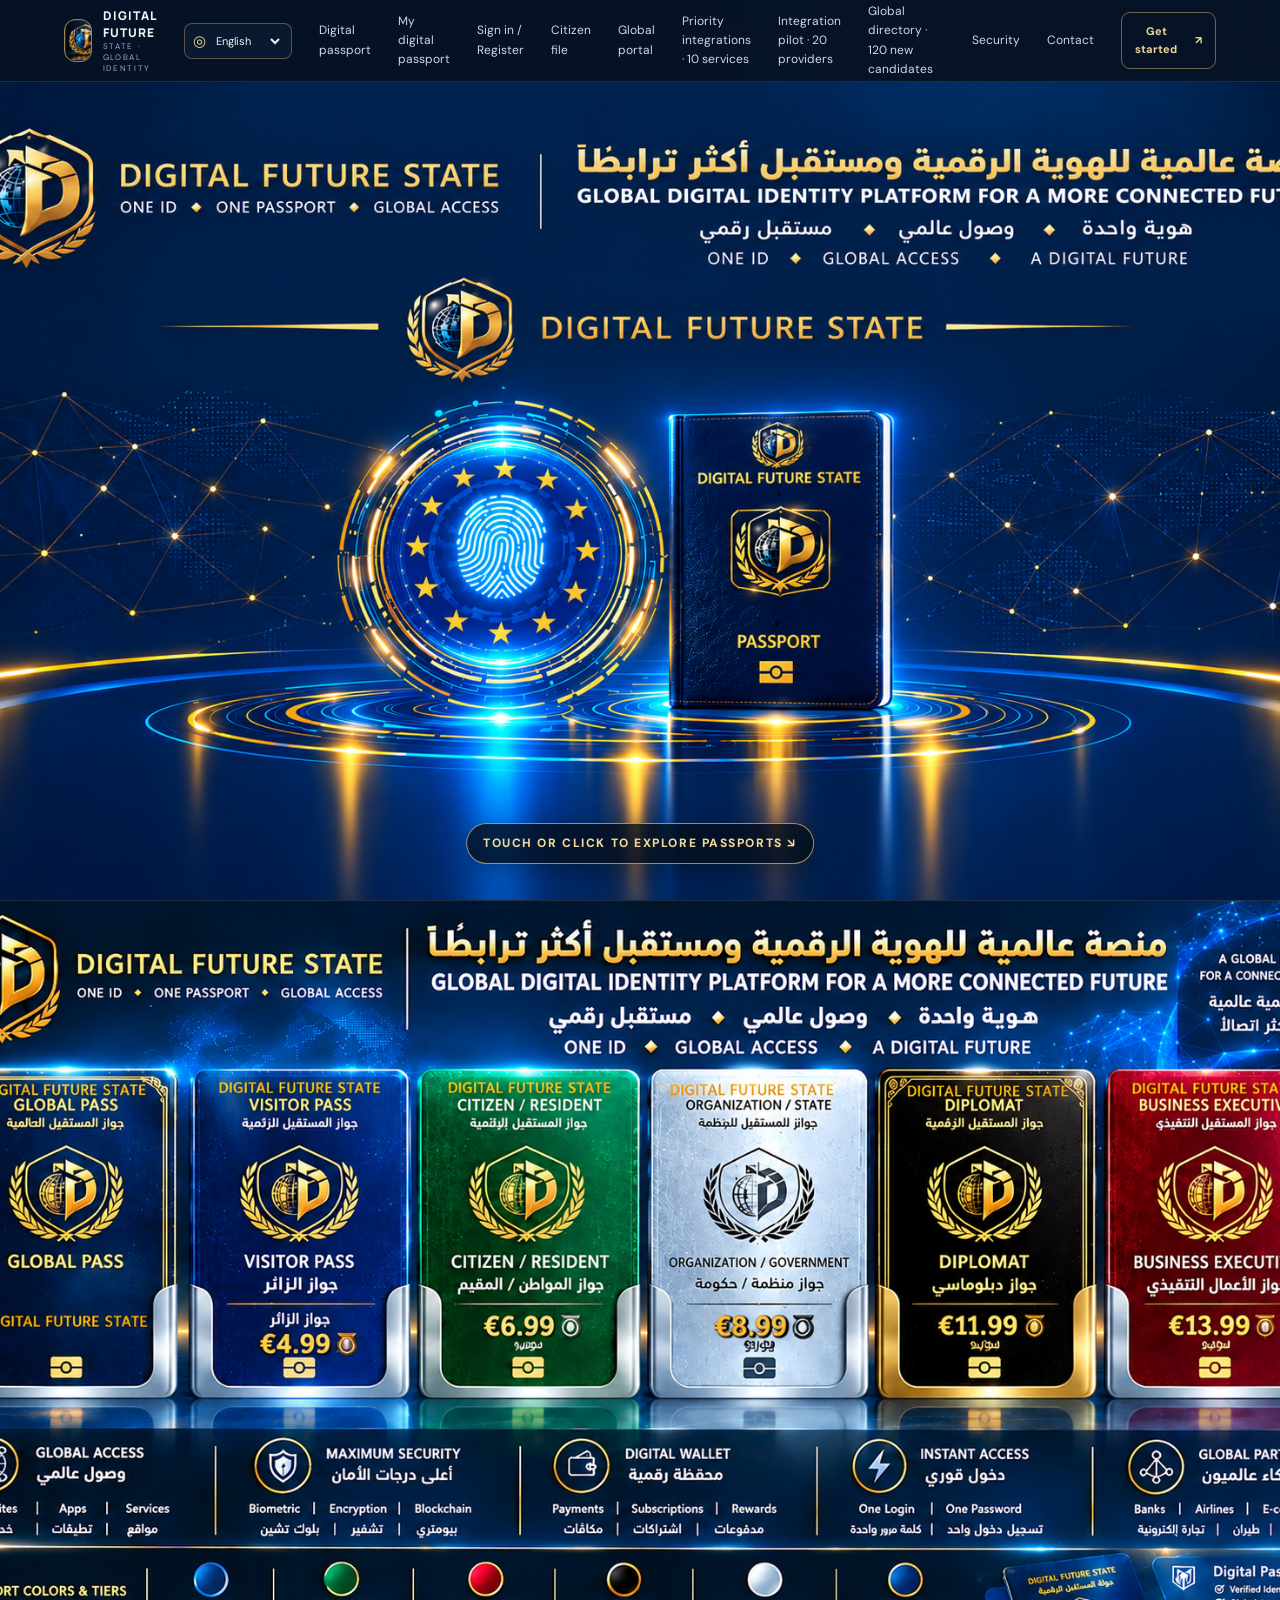
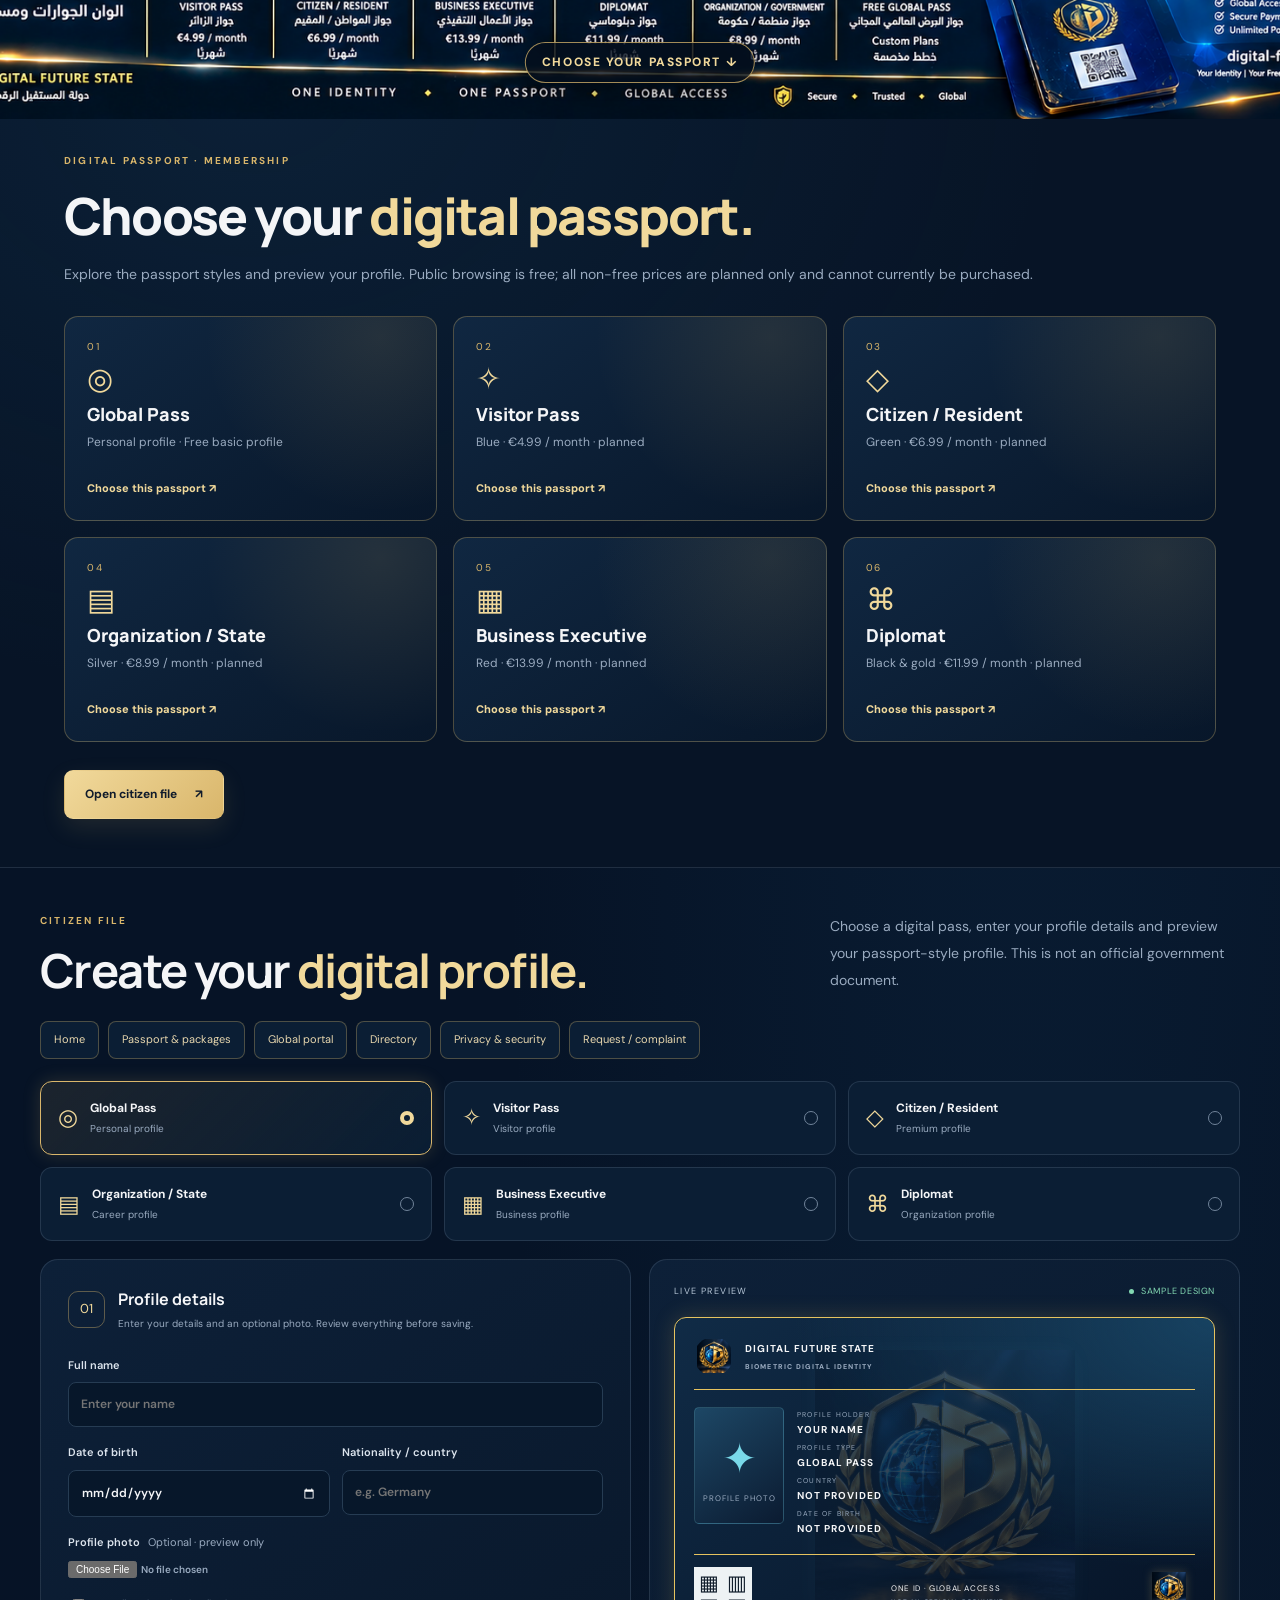
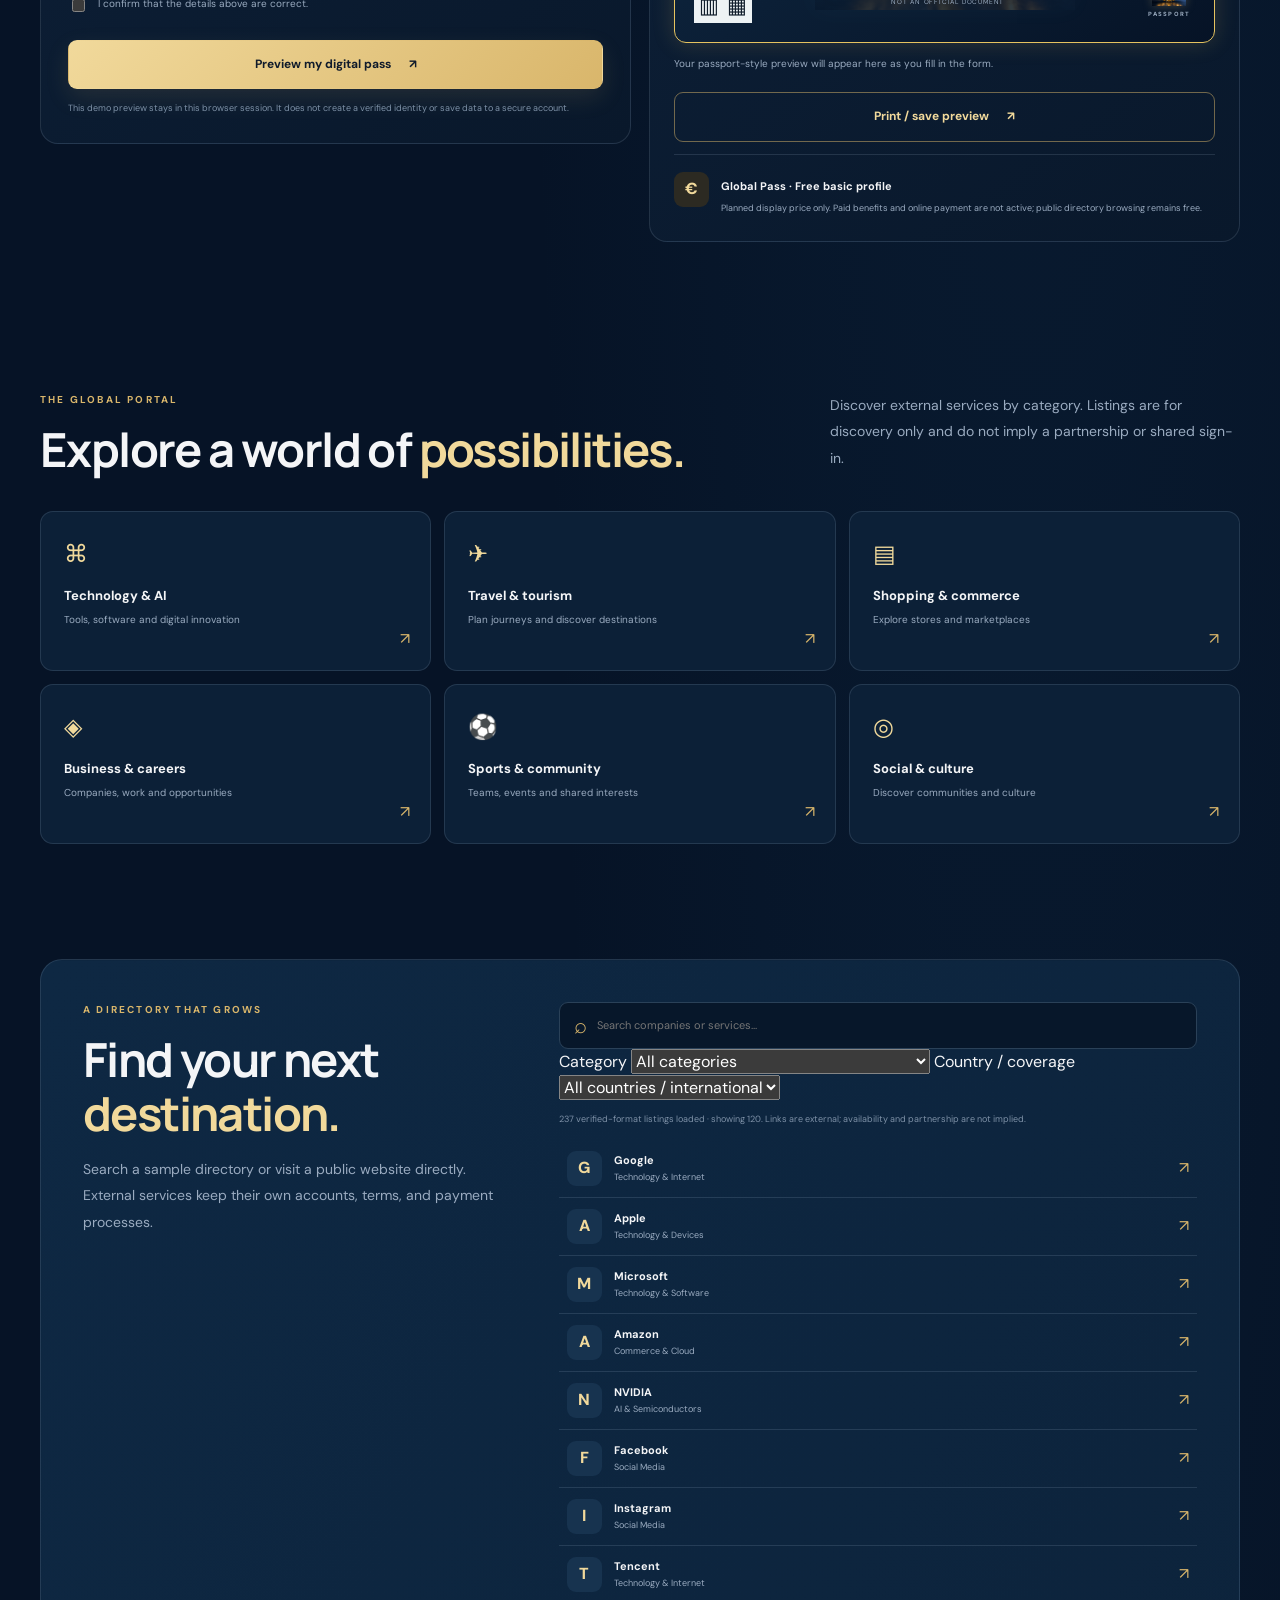
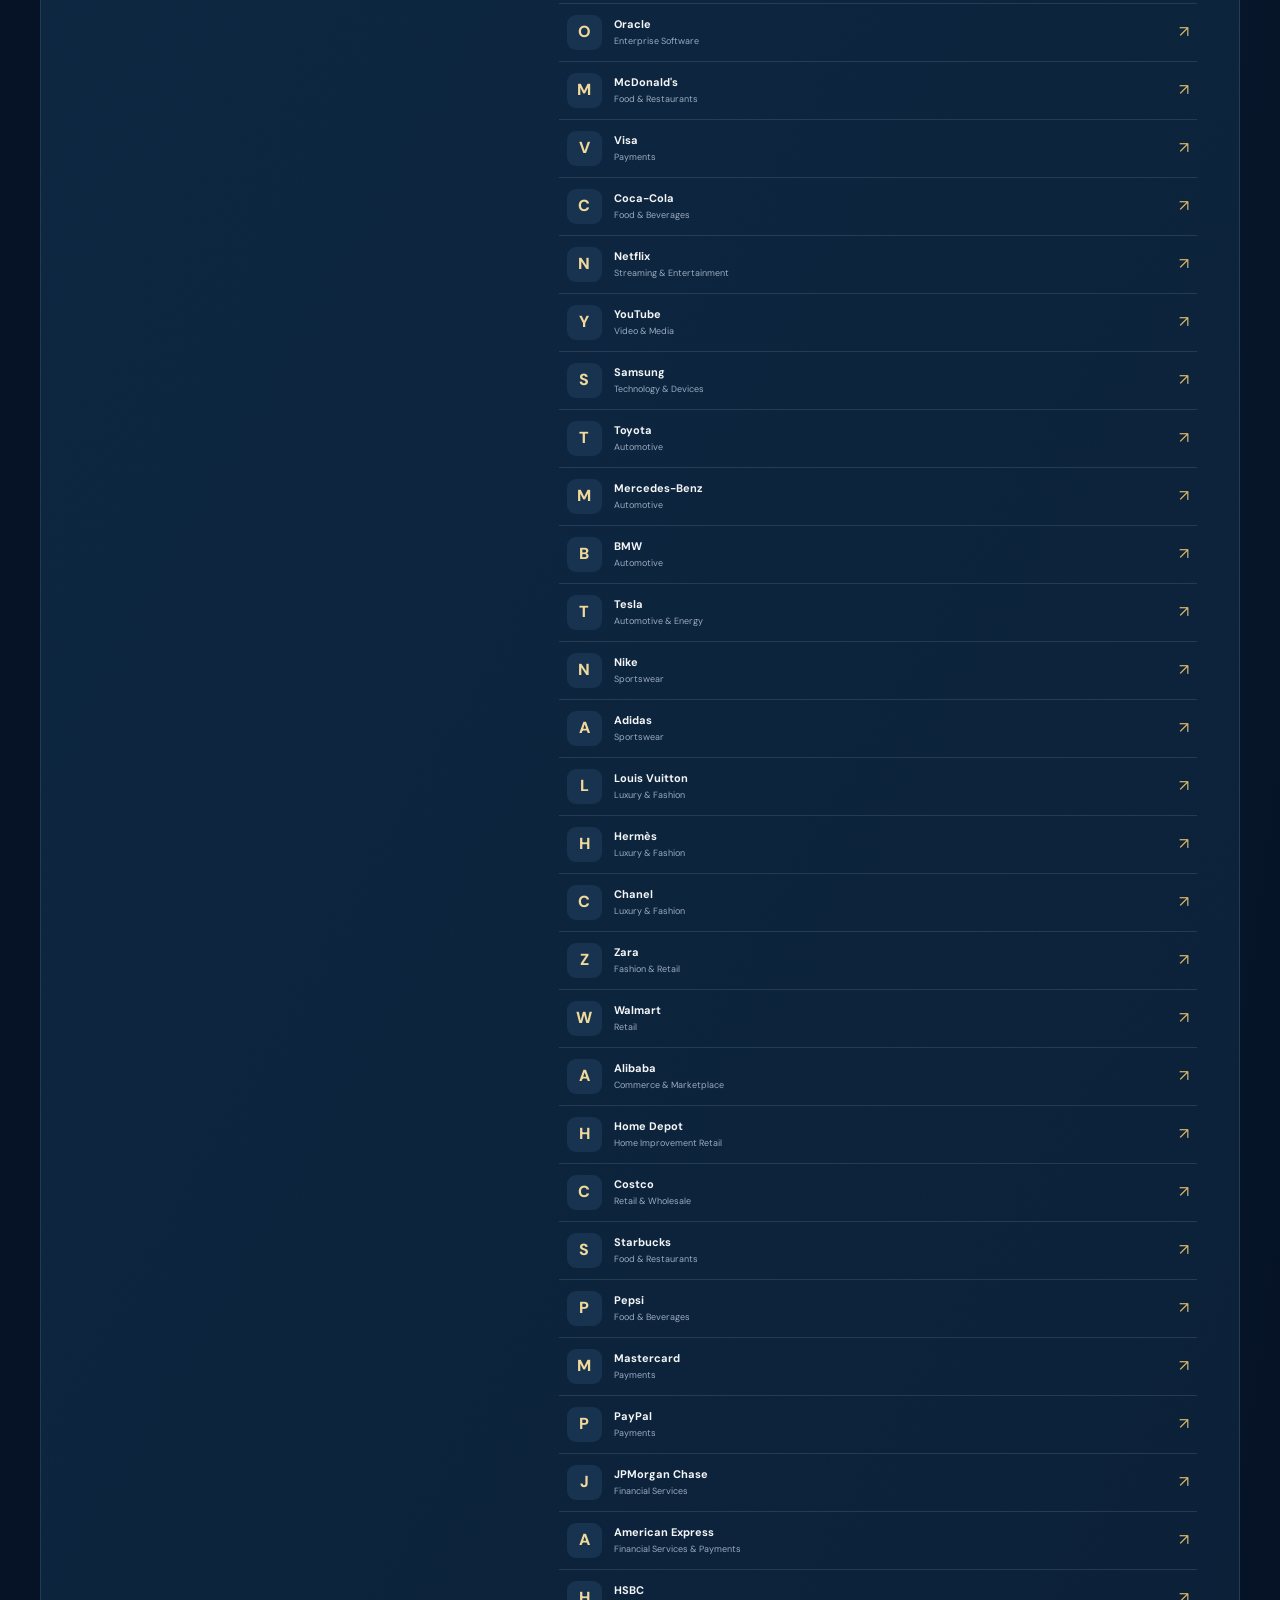
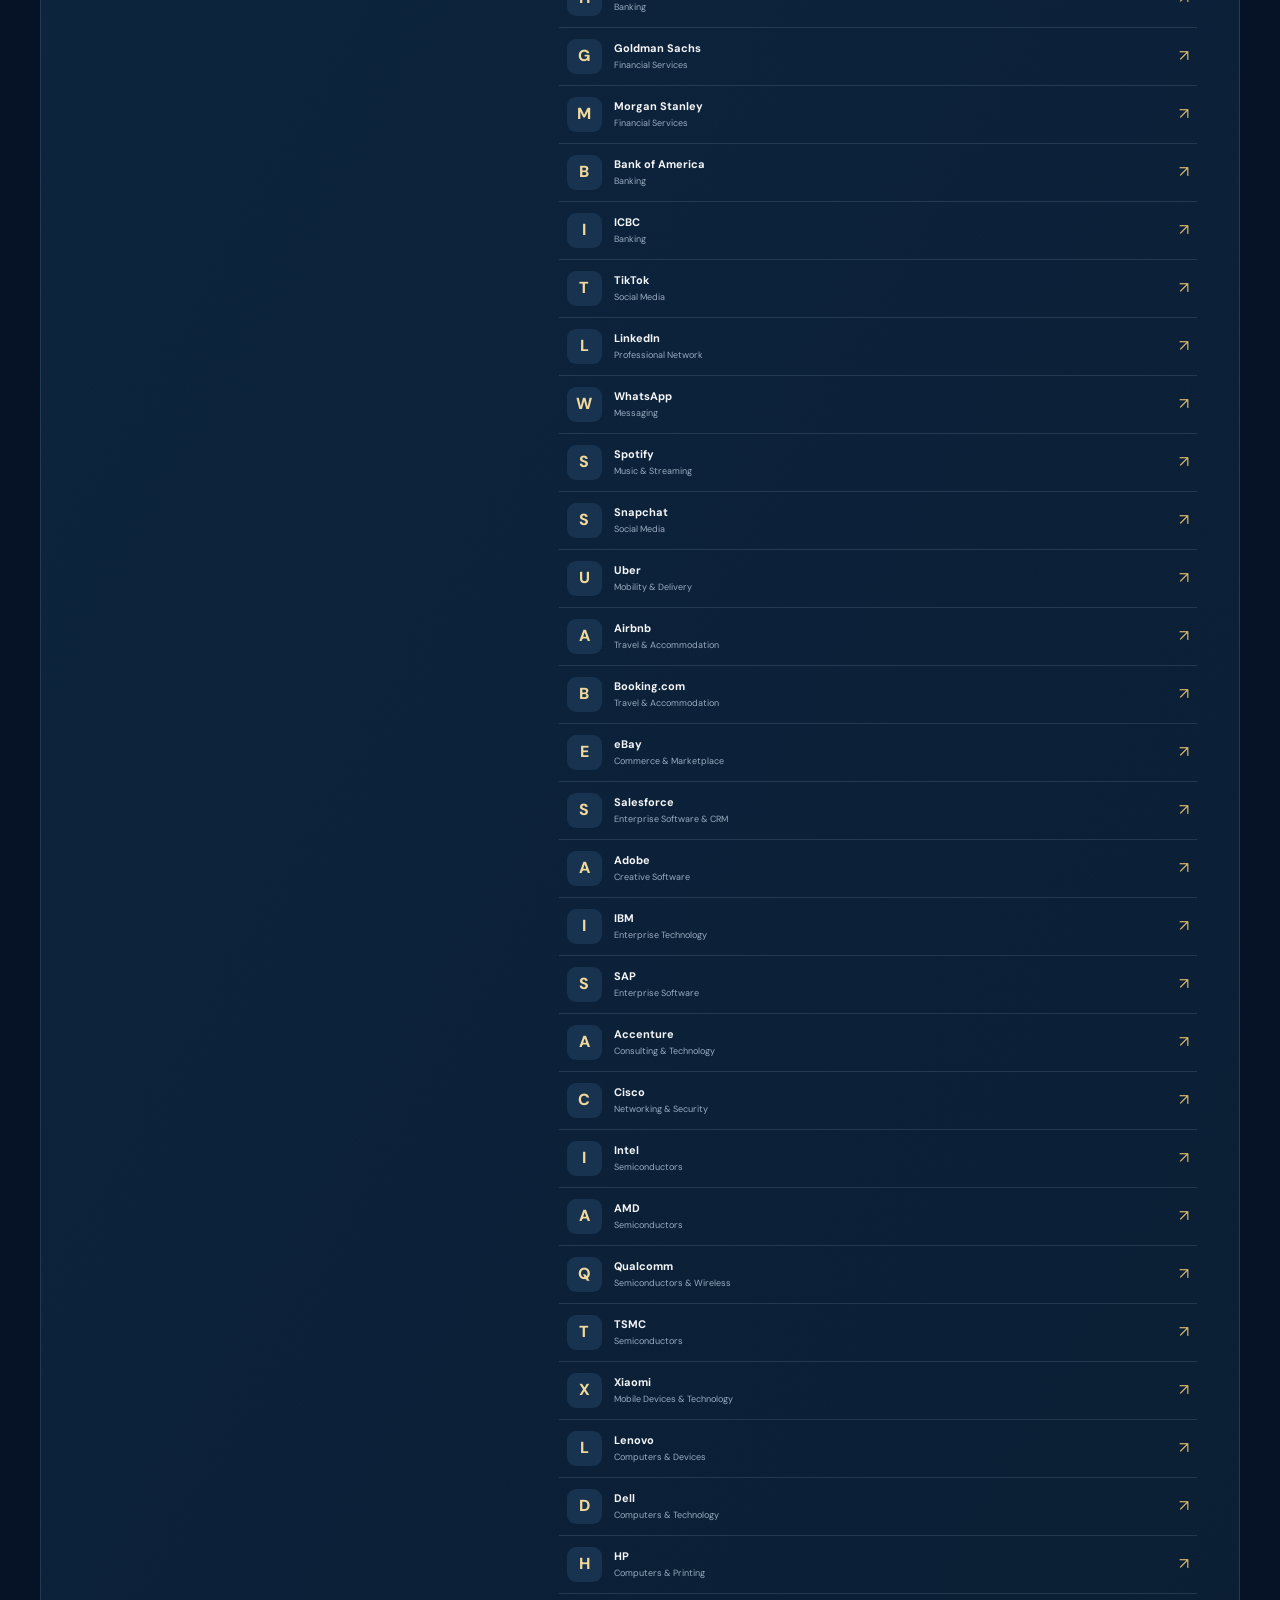
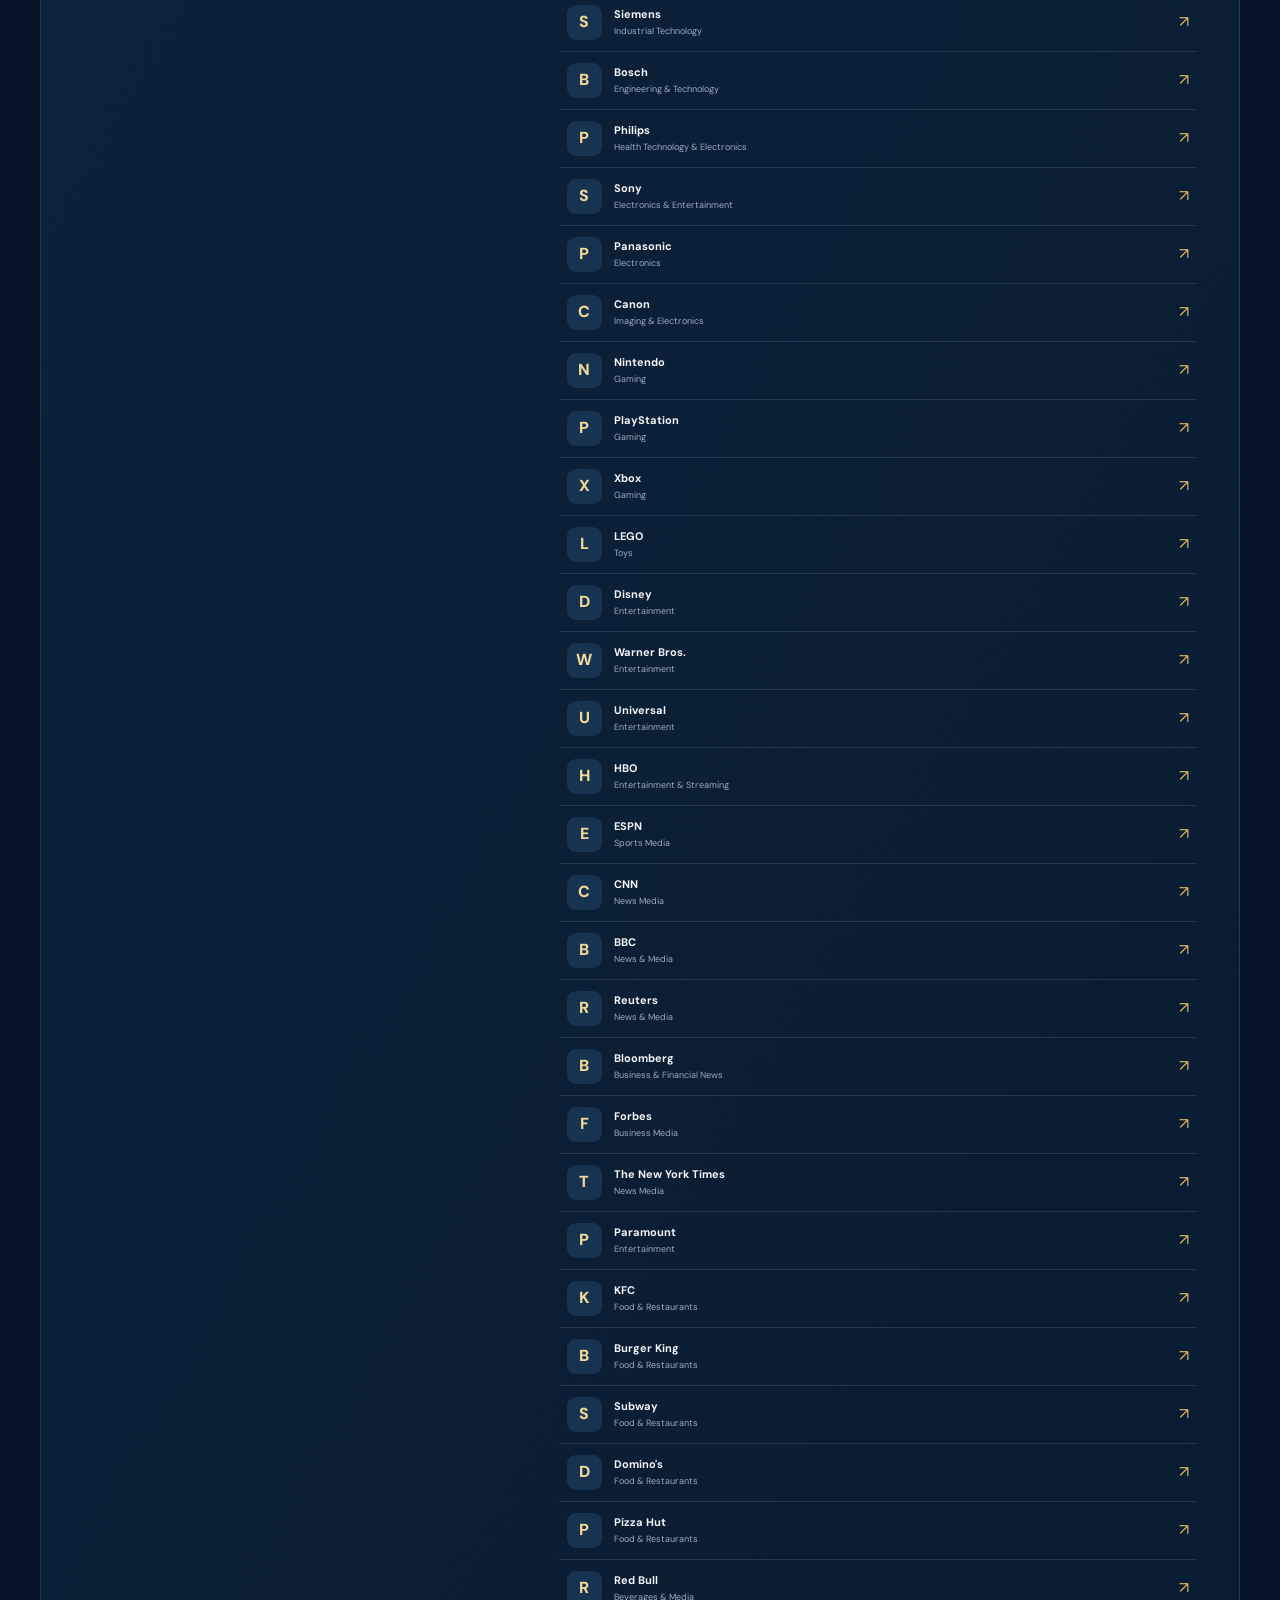
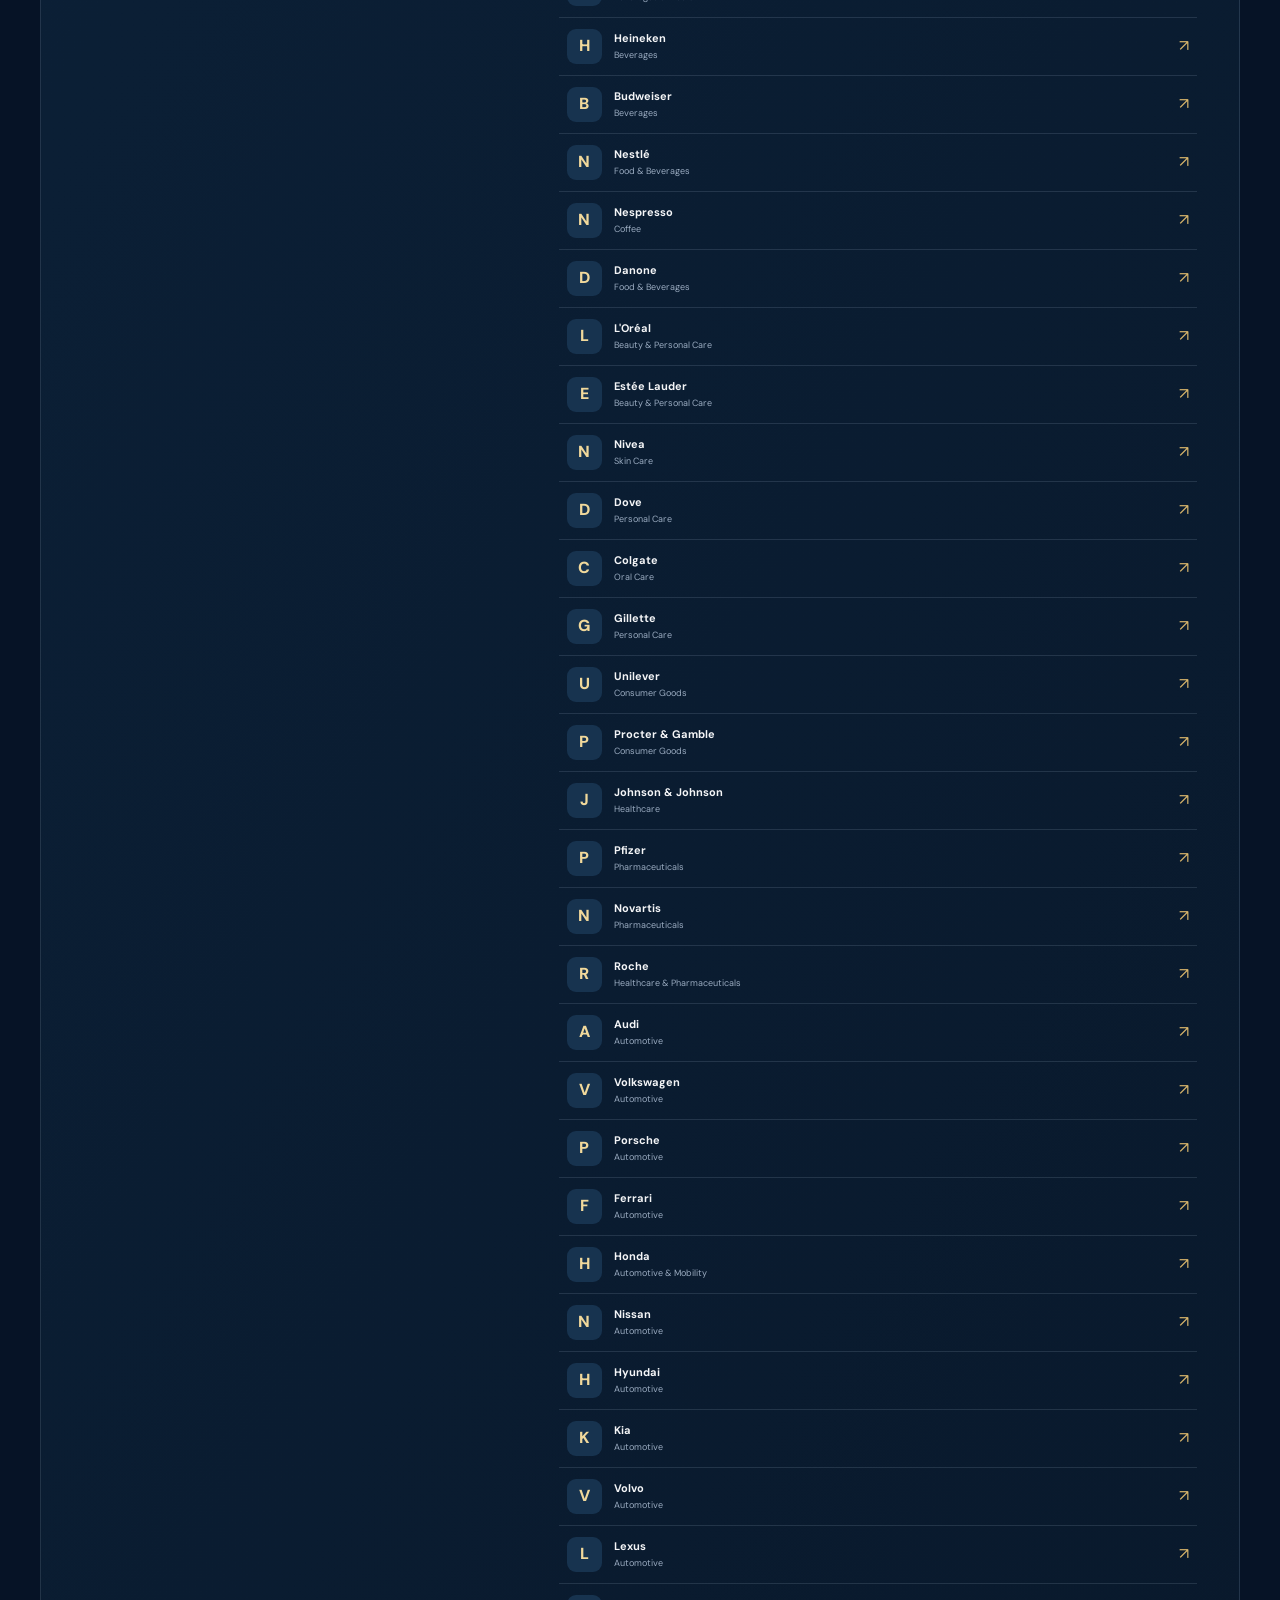
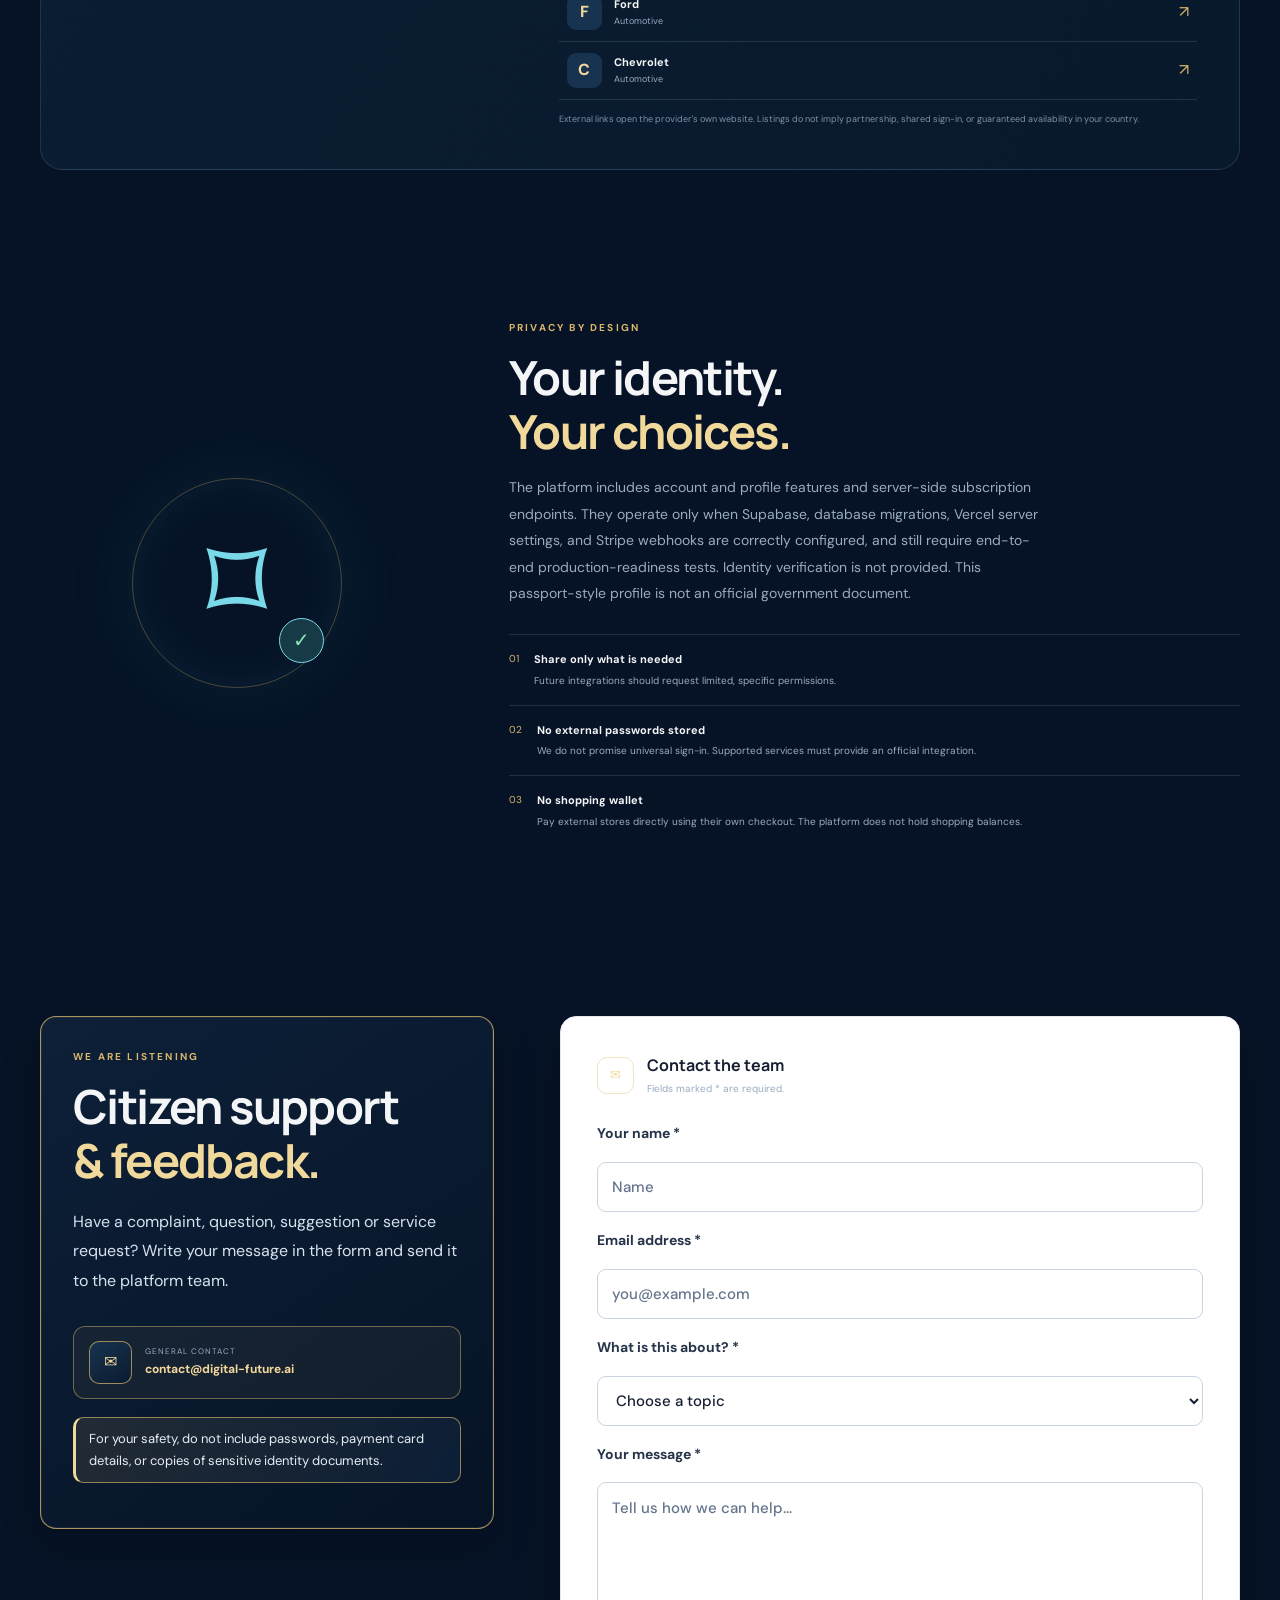
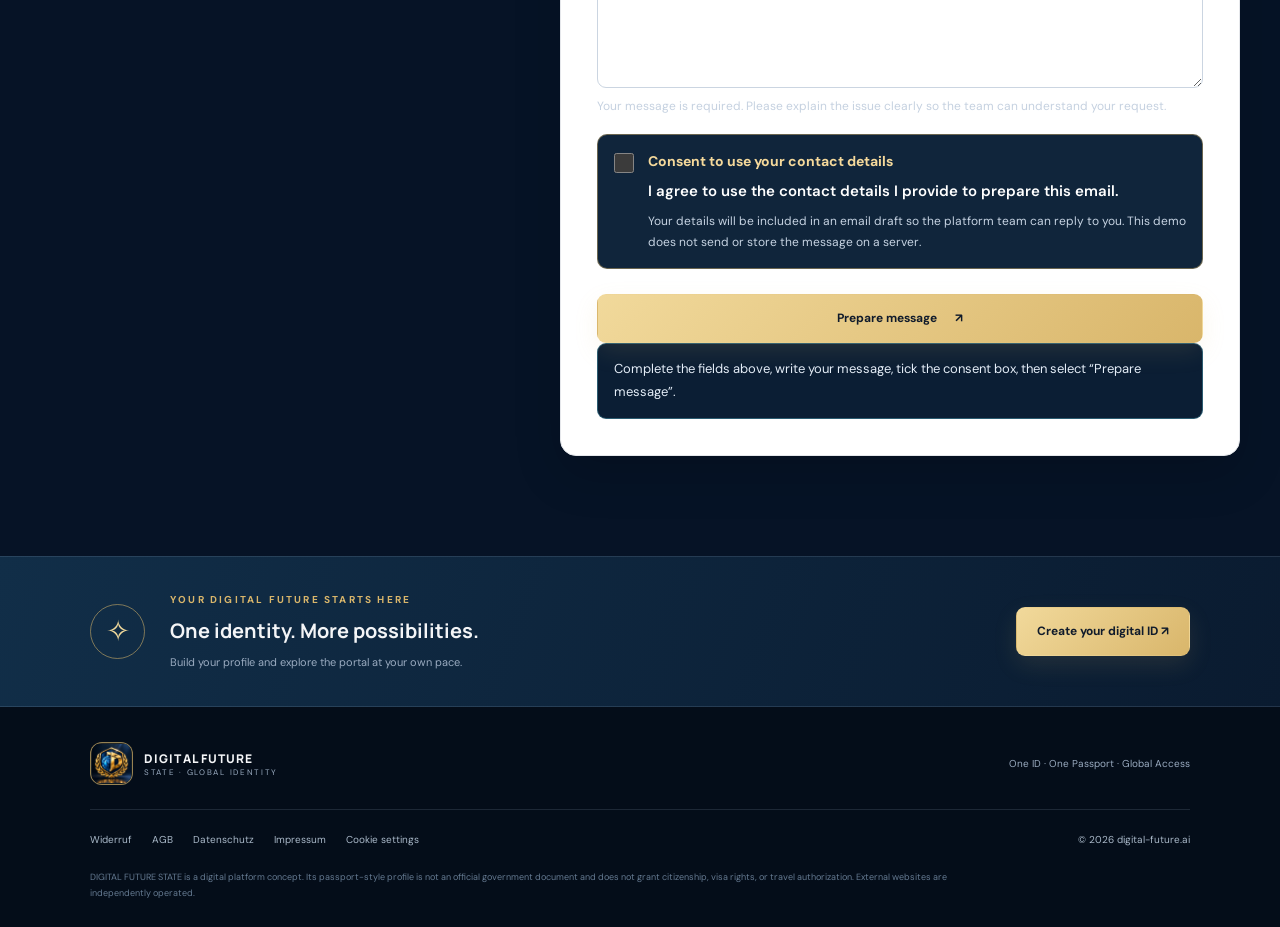
==== index.html @ 6d5946dc "feat: link priority integration roadmap from navigation" ====
<!doctype html>
<html lang="en">
<head>
  <meta charset="utf-8"><meta name="viewport" content="width=device-width,initial-scale=1">
  <meta name="theme-color" content="#071426">
  <meta name="description" content="DIGITAL FUTURE STATE — one digital identity profile and a connected global service directory."><meta name="color-scheme" content="dark">
  <title>DIGITAL FUTURE STATE | One ID. Global Access.</title>
  <link rel="preconnect" href="https://fonts.googleapis.com"><link rel="preconnect" href="https://fonts.gstatic.com" crossorigin>
  <link href="https://fonts.googleapis.com/css2?family=DM+Sans:wght@400;500;600;700&family=Manrope:wght@400;500;600;700;800&display=swap" rel="stylesheet">
  <link rel="icon" href="/assets/favicon.svg" type="image/svg+xml"><link rel="manifest" href="/manifest.webmanifest"><link rel="stylesheet" href="styles.css">
</head>
<body>
<header class="site-header">
  <a class="brand" href="#home" aria-label="Digital Future State home"><span class="brand-mark"><img src="/dfs-gold-emblem.png" alt="" width="39" height="39"></span><span class="brand-copy"><b>DIGITAL FUTURE</b><small>STATE · GLOBAL IDENTITY</small></span></a>
  <button class="menu-toggle" id="menuToggle" aria-label="Open navigation" aria-expanded="false">☰</button>
  <nav id="mainNav"><label class="language-control" aria-label="Choose interface language"><span>◎</span><select id="languageSelect" aria-label="Interface language"><option value="en">English</option><option value="de">Deutsch</option><option value="ar">العربية</option><option value="fr">Français</option><option value="es">Español</option><option value="tr">Türkçe</option><option value="it">Italiano</option><option value="pt">Português</option><option value="ru">Русский</option><option value="zh">中文</option></select></label><a href="#plans"><span data-i18n="navPassport">Digital passport</span></a><a href="/account/">My digital passport</a><a href="/account/auth.html">Sign in / Register</a><a href="#citizen">Citizen file</a><a href="#ecosystem"><span data-i18n="navPortal">Global portal</span></a><a href="/integrations/priority-ten.html">Priority integrations · 10 services</a><a href="/integrations/">Integration pilot · 20 providers</a><a href="/integrations/global-directory.html">Global directory · 120 new candidates</a><a href="#security"><span data-i18n="navSecurity">Security</span></a><a href="#contact"><span data-i18n="navContact">Contact</span></a><button class="btn btn-small btn-outline" data-scroll="#plans">Get started <span>↗</span></button></nav>
</header>
<main>
<section class="hero section-wrap" id="home">
  <div class="hero-copy">
    <div class="eyebrow"><span class="pulse"></span> A NEW WAY TO CONNECT DIGITALLY</div>
    <h1 data-i18n-html="heroTitle">ONE ID.<br><span>ONE PASSPORT.</span><br>GLOBAL ACCESS.</h1>
    <p class="hero-lead"><span data-i18n="heroLead">Your digital identity for a more connected world.</span></p>
    <p class="muted">Create a personal passport-style profile and explore a curated directory of companies, services, travel, technology and more — all from one organized portal.</p>
    <div class="hero-actions"><button class="btn btn-gold" data-scroll="#passport">Create your digital ID <span>↗</span></button><a class="text-link" href="#how">Discover how it works <span>↓</span></a></div>
    <div class="hero-proof"><span class="proof-icon">◎</span><span><b>Designed around your choice</b><small>You control the details you share.</small></span><span class="proof-divider"></span><span class="proof-icon">⌁</span><span><b>One organized gateway</b><small>Explore supported destinations.</small></span></div>
  </div>
  <div class="hero-art" aria-label="Digital Future State passport preview"><a class="hero-image-link" href="#plans" aria-label="Open the six digital passport designs"><img class="uploaded-passport-hero" src="/assetspassport-hero.png" alt="Select the passport image to view all six digital passport designs" loading="eager"><span class="hero-tap-hint">TOUCH OR CLICK TO EXPLORE PASSPORTS ↘</span></a>
    <div class="orbit orbit-one"></div><div class="orbit orbit-two"></div><div class="glow"></div>
    <div class="fingerprint" aria-hidden="true">◎</div>
    <div class="passport-card">
      <div class="passport-top"><span class="mini-emblem"><img src="/dfs-gold-emblem.png" alt="" width="24" height="24"></span><span>DIGITAL FUTURE STATE<small>DIGITAL IDENTITY PROFILE</small></span><span class="chip">▦</span></div>
      <div class="passport-main"><div class="portrait"><span>✦</span><small>YOUR PHOTO</small></div><div class="passport-fields"><small>PROFILE HOLDER</small><b data-i18n="profileHolder">YOUR NAME</b><small>IDENTITY TYPE</small><b>GLOBAL PASS</b><small>MEMBER SINCE</small><b>2026</b></div></div>
      <div class="passport-bottom"><span class="qr" aria-hidden="true"><i></i><i></i><i></i><i></i><i></i><i></i><i></i><i></i><i></i></span><span>ONE ID · GLOBAL ACCESS<small>PERSONAL DIGITAL PROFILE</small></span><span class="gold-seal"><img src="/dfs-gold-emblem.png" alt="" width="40" height="40"></span></div>
    </div>
    <div class="floating-tag tag-top"><span class="tag-dot"></span> YOUR IDENTITY, YOUR CHOICE</div><div class="floating-tag tag-bottom">✧ &nbsp; BUILT FOR A CONNECTED WORLD</div>
  </div>
  <div class="hero-foot"><span>01 / INTRODUCTION</span><span>IDENTITY · CONNECTION · CHOICE</span><a href="#how"><span data-i18n="scrollExplore">SCROLL TO EXPLORE ↓</span></a></div>
</section>
<section class="plans-screen" id="plans">
  <div class="plans-visual">
    <a class="promo-image-link" href="#passportChoices" aria-label="Choose one of the six passport designs"><img class="uploaded-promo-banner" src="/assetspromo-banner.png" alt="Six DIGITAL FUTURE STATE passport designs. Choose a passport below." loading="eager"><span class="hero-tap-hint">CHOOSE YOUR PASSPORT ↓</span></a>
  </div>
  <div class="plans-copy">
    <div class="eyebrow">DIGITAL PASSPORT · MEMBERSHIP</div>
    <h2>Choose your <span>digital passport.</span></h2>
    <p>Explore the passport styles and preview your profile. Public browsing is free; all non-free prices are planned only and cannot currently be purchased.</p>
    <div class="passport-choice-grid" id="passportChoices" aria-label="Choose a passport design"><button class="passport-choice" type="button" data-passport="Global Pass"><span class="choice-number">01</span><span class="choice-symbol">◎</span><b>Global Pass</b><small>Personal profile · Free basic profile</small><span class="choice-cta">Choose this passport ↗</span></button><button class="passport-choice" type="button" data-passport="Visitor Pass"><span class="choice-number">02</span><span class="choice-symbol">✧</span><b>Visitor Pass</b><small>Blue · €4.99 / month · planned</small><span class="choice-cta">Choose this passport ↗</span></button><button class="passport-choice" type="button" data-passport="Citizen / Resident"><span class="choice-number">03</span><span class="choice-symbol">◇</span><b>Citizen / Resident</b><small>Green · €6.99 / month · planned</small><span class="choice-cta">Choose this passport ↗</span></button><button class="passport-choice" type="button" data-passport="Organization / State"><span class="choice-number">04</span><span class="choice-symbol">▤</span><b>Organization / State</b><small>Silver · €8.99 / month · planned</small><span class="choice-cta">Choose this passport ↗</span></button><button class="passport-choice" type="button" data-passport="Business Executive"><span class="choice-number">05</span><span class="choice-symbol">▦</span><b>Business Executive</b><small>Red · €13.99 / month · planned</small><span class="choice-cta">Choose this passport ↗</span></button><button class="passport-choice" type="button" data-passport="Diplomat"><span class="choice-number">06</span><span class="choice-symbol">⌘</span><b>Diplomat</b><small>Black & gold · €11.99 / month · planned</small><span class="choice-cta">Choose this passport ↗</span></button></div>
    <button class="btn btn-gold" data-scroll="#citizen">Open citizen file <span>↗</span></button>
  </div>
</section><section class="section-wrap section-block passport-section citizen-screen" id="citizen">
  <div class="section-heading"><div><div class="eyebrow">CITIZEN FILE</div><h2>Create your <span>digital profile.</span></h2></div><p class="muted">Choose a digital pass, enter your profile details and preview your passport-style profile. This is not an official government document.</p></div>
  <div class="citizen-menu"><a href="#home">Home</a><a href="#plans">Passport & packages</a><a href="#ecosystem">Global portal</a><a href="#directory">Directory</a><a href="#security">Privacy & security</a><a href="#contact">Request / complaint</a></div>
  <div class="pass-options" aria-label="Selected passport type">
    <button class="pass-option selected" data-pass="Global Pass" type="button"><span class="pass-option-icon">◎</span><span><b>Global Pass</b><small>Personal profile</small></span><span class="radio-dot"></span></button>
    <button class="pass-option" data-pass="Visitor Pass" type="button"><span class="pass-option-icon">✧</span><span><b>Visitor Pass</b><small>Visitor profile</small></span><span class="radio-dot"></span></button>
    <button class="pass-option" data-pass="Citizen / Resident" type="button"><span class="pass-option-icon">◇</span><span><b>Citizen / Resident</b><small>Premium profile</small></span><span class="radio-dot"></span></button>
    <button class="pass-option" data-pass="Organization / State" type="button"><span class="pass-option-icon">▤</span><span><b>Organization / State</b><small>Career profile</small></span><span class="radio-dot"></span></button>
    <button class="pass-option" data-pass="Business Executive" type="button"><span class="pass-option-icon">▦</span><span><b>Business Executive</b><small>Business profile</small></span><span class="radio-dot"></span></button>
    <button class="pass-option" data-pass="Diplomat" type="button"><span class="pass-option-icon">⌘</span><span><b>Diplomat</b><small>Organization profile</small></span><span class="radio-dot"></span></button>
  </div>
  <div class="builder-grid">
    <form id="profileForm" class="panel profile-form">
      <div class="panel-title"><span class="number-pill">01</span><div><h3><span data-i18n="profileDetails">Profile details</span></h3><p data-i18n="profileIntro">Enter only what you want to display in your preview.</p></div></div>
      <input type="hidden" id="passType" name="passType" value="Global Pass">
      <label><span data-i18n="fullNameLabel">Full name</span> <input id="fullName" name="fullName" autocomplete="name" data-i18n-placeholder="fullNamePlaceholder" placeholder="Enter your name" maxlength="80" required></label>
      <div class="form-row"><label><span data-i18n="birthDateLabel">Date of birth</span> <input id="birthDate" name="birthDate" type="date"></label><label><span data-i18n="nationalityLabel">Nationality / country</span> <input id="nationality" name="nationality" data-i18n-placeholder="nationalityPlaceholder" placeholder="e.g. Germany" maxlength="60"></label></div>
      <label><span data-i18n="photoLabel">Profile photo</span> <span class="optional" data-i18n="photoOptional">Optional · preview only</span><input id="photoInput" type="file" accept="image/png,image/jpeg,image/webp"></label>
      <label class="check-line"><input id="confirmData" type="checkbox" required><span data-i18n="confirmData">I have reviewed these details and understand this is a platform profile, not an official identity or travel document.</span></label>
      <button class="btn btn-gold btn-full" type="submit"><span data-i18n="previewButton">Preview my digital pass</span> <span>↗</span></button>
      <p class="tiny-note" data-i18n="previewNote">This demo preview stays in this browser session. It does not create a verified identity or save data to a secure account.</p>
    </form>
    <div class="panel preview-panel">
      <div class="preview-head"><span><span data-i18n="livePreview">LIVE PREVIEW</span></span><span class="preview-status"><i></i> SAMPLE DESIGN</span></div>
      <div class="digital-pass" id="digitalPass">
        <div class="digital-pass-head"><span class="seal"><img src="/dfs-gold-emblem.png" alt="" width="34" height="34"></span><span><b>DIGITAL FUTURE STATE</b><small>BIOMETRIC DIGITAL IDENTITY</small></span></div>
        <div class="digital-pass-body"><div class="photo-placeholder" id="photoPreview"><span>✦</span><small>PROFILE PHOTO</small></div><div class="identity-data"><small>PROFILE HOLDER</small><b id="previewName" data-i18n="profileHolder">YOUR NAME</b><small>PROFILE TYPE</small><b id="previewType">GLOBAL PASS</b><small>COUNTRY</small><b id="previewCountry">NOT PROVIDED</b><small>DATE OF BIRTH</small><b id="previewBirth">NOT PROVIDED</b></div></div>
        <div class="digital-pass-foot"><span class="qr-pattern" aria-hidden="true">▦ ▥<br>▥ ▦</span><span class="pass-motto">ONE ID · GLOBAL ACCESS<small>NOT AN OFFICIAL DOCUMENT</small></span><span class="biometric-mark" aria-label="Biometric fingerprint"><img src="/dfs-gold-emblem.png" alt="" width="34" height="34"><small>PASSPORT</small></span></div>
      </div>
      <div id="previewMessage" class="inline-message" aria-live="polite">Your passport-style preview will appear here as you fill in the form.</div>
      <button class="btn btn-outline btn-full" id="downloadPreview" type="button">Print / save preview <span>↗</span></button>
      <div class="subscription-note" id="selectedPassPrice" aria-live="polite"><span class="price-icon">€</span><div><b id="selectedPriceTitle">Global Pass · Free / custom plan</b><p id="selectedPriceNote">Planned display price only. No paid subscription is available to purchase; public browsing remains free.</p></div></div>
    </div>

</section>
<section class="section-wrap section-block ecosystem-section" id="ecosystem">
 <div class="section-heading"><div><div class="eyebrow"><span data-i18n="globalEyebrow">THE GLOBAL PORTAL</span></div><h2 data-i18n-html="globalTitle">Explore a world of <span>possibilities.</span></h2></div><p class="muted">Discover external services by category. Listings are for discovery only and do not imply a partnership or shared sign-in.</p></div>
 <div class="category-grid">
  <a class="category-card" href="#directory"><span>⌘</span><b>Technology & AI</b><small>Tools, software and digital innovation</small><i>↗</i></a>
  <a class="category-card" href="#directory"><span>✈</span><b>Travel & tourism</b><small>Plan journeys and discover destinations</small><i>↗</i></a>
  <a class="category-card" href="#directory"><span>▤</span><b>Shopping & commerce</b><small>Explore stores and marketplaces</small><i>↗</i></a>
  <a class="category-card" href="#directory"><span>◈</span><b>Business & careers</b><small>Companies, work and opportunities</small><i>↗</i></a>
  <a class="category-card" href="#directory"><span>⚽</span><b>Sports & community</b><small>Teams, events and shared interests</small><i>↗</i></a>
  <a class="category-card" href="#directory"><span>◎</span><b>Social & culture</b><small>Discover communities and culture</small><i>↗</i></a>
 </div>
</section>
<section class="section-wrap section-block directory-section" id="directory">
 <div class="directory-panel"><div><div class="eyebrow">A DIRECTORY THAT GROWS</div><h2>Find your next<br><span>destination.</span></h2><p class="muted">Search a sample directory or visit a public website directly. External services keep their own accounts, terms, and payment processes.</p></div>
 <div class="directory-search">
  <div class="directory-filters">
   <label class="searchbox"><span>⌕</span><input id="directorySearch" placeholder="Search companies or services..." aria-label="Search directory"></label>
   <label class="directory-filter-label">Category
    <select id="directoryCategory" aria-label="Filter by category"><option value="">All categories</option></select>
   </label>
   <label class="directory-filter-label">Country / coverage
    <select id="directoryCountry" aria-label="Filter by country"><option value="">All countries / international</option><option value="Germany">Germany</option><option value="Saudi Arabia">Saudi Arabia</option><option value="United Arab Emirates">United Arab Emirates</option><option value="Qatar">Qatar</option><option value="Kuwait">Kuwait</option><option value="Bahrain">Bahrain</option><option value="Oman">Oman</option><option value="International">International</option></select>
   </label>
  </div>
  <p id="directoryStatus" class="tiny-note" role="status" aria-live="polite">Loading directory…</p>
  <div id="directoryResults" class="directory-results" aria-live="polite"></div>
  <p class="tiny-note">External links open the provider's own website. Listings do not imply partnership, shared sign-in, or guaranteed availability in your country.</p>
 </div></div></section>
<section class="section-wrap section-block security-section" id="security">
 <div class="security-symbol">⌑<span>✓</span></div><div class="security-copy"><div class="eyebrow">PRIVACY BY DESIGN</div><h2>Your identity.<br><span>Your choices.</span></h2><p class="muted">The platform includes account and profile features and server-side subscription endpoints. They operate only when Supabase, database migrations, Vercel server settings, and Stripe webhooks are correctly configured, and still require end-to-end production-readiness tests. Identity verification is not provided. This passport-style profile is not an official government document.</p><div class="security-list"><div><span>01</span><p><b>Share only what is needed</b><small>Future integrations should request limited, specific permissions.</small></p></div><div><span>02</span><p><b>No external passwords stored</b><small>We do not promise universal sign-in. Supported services must provide an official integration.</small></p></div><div><span>03</span><p><b>No shopping wallet</b><small>Pay external stores directly using their own checkout. The platform does not hold shopping balances.</small></p></div></div></div>
</section>
<section class="section-wrap section-block contact-section" id="contact">
 <div class="contact-intro"><div class="eyebrow"><span data-i18n="contactEyebrow">WE ARE LISTENING</span></div><h2 data-i18n-html="contactTitle">Citizen support<br><span>& feedback.</span></h2><p class="contact-intro-text">Have a complaint, question, suggestion or service request? Write your message in the form and send it to the platform team.</p><div class="contact-detail"><span>✉</span><div><small>GENERAL CONTACT</small><b>contact@digital-future.ai</b></div></div><p class="contact-safety-note">For your safety, do not include passwords, payment card details, or copies of sensitive identity documents.</p></div>
 <form class="panel contact-form" id="contactForm"><div class="panel-title"><span class="number-pill">✉</span><div><h3><span data-i18n="contactTeam">Contact the team</span></h3><p data-i18n="contactRequired">Fields marked * are required.</p></div></div>
 <label><span data-i18n="contactNameLabel">Your name *</span> <input id="contactName" required maxlength="100" data-i18n-placeholder="contactNamePlaceholder" placeholder="Name"></label><label><span data-i18n="contactEmailLabel">Email address *</span> <input id="contactEmail" type="email" required maxlength="160" data-i18n-placeholder="contactEmailPlaceholder" placeholder="you@example.com"></label>
 <label><span data-i18n="contactTopicLabel">What is this about? *</span> <select id="contactTopic" required><option value="" data-i18n="topicChoose">Choose a topic</option><option value="Complaint" data-i18n="topicComplaint">Complaint</option><option value="Service request" data-i18n="topicRequest">Service request</option><option value="Technical problem" data-i18n="topicTechnical">Technical problem</option><option value="Privacy request" data-i18n="topicPrivacy">Privacy request</option><option value="Suggestion or feedback" data-i18n="topicSuggestion">Suggestion or feedback</option><option value="Other question" data-i18n="topicOther">Other question</option></select></label>
 <label class="message-field"><span data-i18n="contactMessageLabel">Write your message here *</span><textarea id="contactMessage" required rows="7" maxlength="4000" data-i18n-placeholder="contactMessagePlaceholder" placeholder="Write your question, request or complaint here..."></textarea><small class="field-help">Your message is required. Please explain the issue clearly so the team can understand your request.</small></label>
 <label class="contact-consent"><input type="checkbox" id="contactConsent" required><span><strong>Consent to use your contact details</strong><span class="consent-copy">I agree to use the contact details I provide to prepare this email.</span><small>Your details will be included in an email draft so the platform team can reply to you. This demo does not send or store the message on a server.</small></span></label>
 <button class="btn btn-gold btn-full" type="submit"><span data-i18n="prepareMessage">Prepare message</span> <span>↗</span></button><p id="contactFeedback" class="contact-feedback" aria-live="polite">Complete the fields above, write your message, tick the consent box, then select “Prepare message”.</p></form>
</section>

<section class="final-cta"><div class="cta-orb">✧</div><div><div class="eyebrow">YOUR DIGITAL FUTURE STARTS HERE</div><h2>One identity. More possibilities.</h2><p>Build your profile and explore the portal at your own pace.</p></div><button class="btn btn-gold" data-scroll="#passport">Create your digital ID ↗</button></section>
</main>
<footer class="site-footer"><div class="footer-top"><a class="brand" href="#home"><span class="brand-mark"><img src="/dfs-gold-emblem.png" alt="" width="39" height="39"></span><span class="brand-copy"><b>DIGITAL FUTURE</b><small>STATE · GLOBAL IDENTITY</small></span></a><p>One ID · One Passport · Global Access</p></div><div class="footer-bottom"><nav class="legal-links" aria-label="Legal links"><a href="widerruf.html"><span data-i18n="legalWiderruf">Widerruf</span></a><a href="agb.html"><span data-i18n="legalAgb">AGB</span></a><a href="datenschutz.html"><span data-i18n="legalPrivacy">Datenschutz</span></a><a href="impressum.html"><span data-i18n="legalImpressum">Impressum</span></a><button type="button" id="cookieSettings"><span data-i18n="cookieSettings">Cookie-Einstellungen</span></button></nav><span><span data-i18n="copyright">© 2026 digital-future.ai</span></span></div><p class="footer-disclaimer">DIGITAL FUTURE STATE is a digital platform concept. Its passport-style profile is not an official government document and does not grant citizenship, visa rights, or travel authorization. External websites are independently operated.</p></footer>
<div class="cookie-banner" id="cookieBanner" hidden><div><b data-i18n="cookieTitle">Cookie settings</b><p>This prototype uses essential browser functionality only. Analytics and advertising cookies are not enabled by this demo.</p></div><button class="btn btn-small btn-gold" id="cookieAccept">Got it</button><button class="cookie-close" id="cookieClose" aria-label="Close cookie notice">×</button></div>
<script src="app.js"></script>
</body></html>
---- styles.css ----
:root{--bg:#061326;--bg2:#091a30;--panel:#0d2038;--panel2:#102641;--gold:#d9b66b;--gold2:#f1d99b;--cyan:#79d9e9;--text:#f4f5f7;--muted:#9aabc0;--line:rgba(201,220,242,.13);--radius:18px;--shadow:0 24px 80px rgba(0,0,0,.28)}*{box-sizing:border-box}html{scroll-behavior:smooth;scroll-padding-top:92px}body{margin:0;background:radial-gradient(ellipse at 80% 0%,rgba(28,81,122,.18),transparent 38%),var(--bg);color:var(--text);font-family:"DM Sans",sans-serif;line-height:1.6}a{color:inherit;text-decoration:none}button,input,select,textarea{font:inherit}button{cursor:pointer}.site-header{height:82px;padding:0 clamp(20px,5vw,78px);display:flex;align-items:center;justify-content:space-between;border-bottom:1px solid var(--line);background:rgba(6,19,38,.88);backdrop-filter:blur(16px);position:sticky;top:0;z-index:20}.brand{display:inline-flex;align-items:center;gap:11px}.brand-mark{display:grid;place-items:center;width:43px;height:43px;border:1px solid rgba(217,182,107,.65);border-radius:12px;color:var(--gold2);font:800 17px Manrope;letter-spacing:-2px}.brand-mark span{color:var(--cyan)}.brand-copy{display:flex;flex-direction:column;line-height:1.35;letter-spacing:1.1px}.brand-copy b{font:800 12px Manrope}.brand-copy small{font-size:8px;letter-spacing:1.7px;color:var(--muted)}#mainNav{display:flex;align-items:center;gap:27px;font-size:12px;color:#d0d9e5}#mainNav a:hover,.legal-links a:hover,.legal-links button:hover{color:var(--gold2)}.menu-toggle{display:none;background:none;color:white;border:1px solid var(--line);border-radius:8px;padding:8px 11px}.section-wrap{width:min(1200px,calc(100% - 48px));margin-inline:auto}.hero{min-height:650px;padding-top:86px;display:grid;grid-template-columns:1.03fr .97fr;align-items:center;gap:28px;position:relative}.hero-copy{position:relative;z-index:2;padding-bottom:65px}.eyebrow{font-size:10px;font-weight:700;letter-spacing:2.2px;color:var(--gold);display:flex;align-items:center;gap:10px}.pulse{width:7px;height:7px;background:var(--cyan);border-radius:50%;box-shadow:0 0 13px var(--cyan)}h1,h2,h3,p{margin-top:0}h1,h2,h3{font-family:Manrope,sans-serif}h1{font-size:clamp(43px,5.4vw,74px);letter-spacing:-3.5px;line-height:1.08;margin:24px 0}h1 span,h2 span{color:var(--gold2)}.hero-lead{font-size:18px;font-weight:600;margin-bottom:9px}.muted{color:var(--muted);font-size:14px;line-height:1.9;max-width:540px}.hero-actions{display:flex;align-items:center;gap:25px;margin-top:29px}.btn{border:1px solid transparent;border-radius:9px;padding:14px 20px;display:inline-flex;align-items:center;justify-content:center;gap:18px;font-weight:700;font-size:12px;transition:transform .2s,background .2s;cursor:pointer}.btn:hover{transform:translateY(-2px)}.btn-gold{background:linear-gradient(135deg,var(--gold2),var(--gold));color:#101b2b;box-shadow:0 9px 25px rgba(217,182,107,.12)}.btn-outline{border-color:rgba(217,182,107,.5);background:transparent;color:var(--gold2)}.btn-small{padding:10px 13px;font-size:11px}.btn-full{width:100%;margin-top:8px}.text-link{font-size:12px;color:#d5dfeb}.text-link span{color:var(--gold);margin-left:5px}.hero-proof{display:flex;align-items:center;gap:10px;margin-top:46px}.proof-icon{color:var(--cyan);font-size:24px}.hero-proof b,.hero-proof small{display:block}.hero-proof b{font-size:10px}.hero-proof small{font-size:9px;color:var(--muted)}.proof-divider{height:32px;width:1px;background:var(--line);margin:0 9px}.hero-art{height:470px;position:relative;display:grid;place-items:center;isolation:isolate}.glow{position:absolute;width:290px;height:290px;border-radius:50%;background:rgba(36,151,191,.16);filter:blur(60px);z-index:-1}.orbit{position:absolute;border:1px solid rgba(121,217,233,.15);border-radius:50%;transform:rotate(-25deg)}.orbit-one{width:440px;height:300px}.orbit-two{width:370px;height:410px;transform:rotate(35deg);border-color:rgba(217,182,107,.16)}.fingerprint{position:absolute;top:16px;right:32px;color:rgba(121,217,233,.23);font-size:100px;font-weight:200}.passport-card{width:min(410px,90%);padding:23px 24px 20px;border:1px solid rgba(217,182,107,.55);border-radius:15px;background:linear-gradient(135deg,rgba(18,45,72,.97),rgba(5,17,34,.97));box-shadow:0 25px 90px #0008, inset 0 0 45px rgba(121,217,233,.05);transform:rotate(-5deg);z-index:1}.passport-top,.passport-bottom,.digital-pass-head,.digital-pass-foot{display:flex;align-items:center;gap:12px}.passport-top>span:nth-child(2),.digital-pass-head>span:nth-child(2){font-size:11px;font-weight:800;letter-spacing:1px}.passport-top small,.digital-pass-head small,.passport-bottom small,.digital-pass-foot small{display:block;color:var(--muted);font-size:8px;letter-spacing:1.1px;margin-top:4px}.mini-emblem,.seal{display:grid;place-items:center;color:var(--gold2);font-size:26px;width:40px;height:40px;border:1px solid rgba(217,182,107,.45);border-radius:50%}.chip{margin-left:auto;color:var(--gold);font-size:23px}.passport-main,.digital-pass-body{display:flex;gap:18px;padding:25px 0}.portrait,.photo-placeholder{width:108px;height:134px;flex-shrink:0;display:flex;flex-direction:column;align-items:center;justify-content:center;background:linear-gradient(145deg,#1d4765,#0b1b31);border:1px solid rgba(121,217,233,.23);border-radius:5px;color:var(--cyan)}.portrait span,.photo-placeholder span{font-size:42px}.portrait small,.photo-placeholder small{font-size:8px;letter-spacing:1px;color:var(--muted)}.passport-fields,.identity-data{display:flex;flex-direction:column;gap:4px}.passport-fields small,.identity-data small{font-size:8px;color:var(--muted);letter-spacing:1.2px;margin-top:2px}.passport-fields b,.identity-data b{font-size:11px;letter-spacing:1px}.passport-bottom{border-top:1px solid var(--line);padding-top:14px;font-size:9px;letter-spacing:1px}.qr{display:grid;grid-template-columns:repeat(3,7px);gap:3px;padding:5px;background:white}.qr i{width:7px;height:7px;background:#0a1930}.qr i:nth-child(2n){background:#fff}.gold-seal{margin-left:auto;font-size:32px;color:var(--gold)}.floating-tag{position:absolute;border:1px solid var(--line);border-radius:8px;background:#0a1d32e8;padding:11px 14px;font-size:8px;letter-spacing:1.2px;color:#dce7f2;box-shadow:var(--shadow);z-index:3}.tag-top{top:55px;left:-4px}.tag-bottom{bottom:40px;right:-3px}.tag-dot{display:inline-block;width:6px;height:6px;border-radius:50%;background:#6fe0b0;margin-right:8px}.hero-foot{position:absolute;bottom:20px;left:0;right:0;border-top:1px solid var(--line);padding-top:16px;display:flex;justify-content:space-between;color:#71849a;font-size:8px;letter-spacing:1.4px}.hero-foot a{color:var(--gold)}.stats-strip{padding:23px max(24px,calc((100% - 1100px)/2));display:grid;grid-template-columns:repeat(4,1fr);background:#0a1b30;border-block:1px solid var(--line);gap:20px}.stats-strip div{display:flex;align-items:center;gap:13px}.stats-strip b{font:800 22px Manrope;color:var(--gold2)}.stats-strip span{font-size:10px;color:var(--muted)}.section-block{padding-top:105px;padding-bottom:35px}.section-heading{display:flex;align-items:flex-end;justify-content:space-between;gap:35px;margin-bottom:35px}.section-heading h2,.security-copy h2,.contact-intro h2,.directory-panel h2{font-size:clamp(31px,4vw,47px);line-height:1.15;letter-spacing:-1.6px;margin:14px 0 0}.section-heading>.muted{max-width:410px;margin-bottom:4px}.steps-grid{display:grid;grid-template-columns:repeat(4,1fr);gap:14px}.step-card{position:relative;padding:25px 22px 27px;background:linear-gradient(145deg,#0e223b,#09182b);border:1px solid var(--line);border-radius:var(--radius);min-height:215px}.step-number{position:absolute;right:18px;top:18px;color:#60738a;font-size:10px}.step-icon{color:var(--gold2);font-size:25px;margin-bottom:23px}.step-card h3{font-size:15px;margin-bottom:8px}.step-card p{font-size:12px;color:var(--muted);line-height:1.8;margin-bottom:0}.passport-section{padding-top:110px}.pass-options{display:grid;grid-template-columns:repeat(3,1fr);gap:12px;margin-bottom:23px}.pass-option{display:flex;align-items:center;text-align:left;gap:12px;padding:17px;background:#0b1e34;border:1px solid var(--line);border-radius:12px;color:var(--text)}.pass-option.selected{border-color:var(--gold);background:linear-gradient(135deg,rgba(217,182,107,.1),rgba(10,30,52,.95))}.pass-option-icon{color:var(--gold2);font-size:23px}.pass-option b,.pass-option small{display:block}.pass-option b{font-size:12px}.pass-option small{font-size:10px;color:var(--muted);margin-top:3px}.radio-dot{width:14px;height:14px;border:1px solid #71849a;border-radius:50%;margin-left:auto;flex-shrink:0}.selected .radio-dot{border:4px solid var(--gold2)}.builder-grid{display:grid;grid-template-columns:1fr 1fr;gap:18px;align-items:start}.panel{background:linear-gradient(145deg,#0d2038,#09182b);border:1px solid var(--line);border-radius:var(--radius);padding:27px}.panel-title{display:flex;gap:13px;align-items:center;margin-bottom:25px}.number-pill{width:37px;height:37px;border:1px solid rgba(217,182,107,.4);border-radius:10px;display:grid;place-items:center;color:var(--gold2);font-size:13px;flex-shrink:0}.panel-title h3{font-size:16px;margin:0 0 3px}.panel-title p{font-size:10px;color:var(--muted);margin:0}.profile-form label,.contact-form label{display:block;font-size:11px;font-weight:600;margin-bottom:17px;color:#dce4ed}.profile-form input:not([type=checkbox]):not([type=file]),.contact-form input,.contact-form select,.contact-form textarea{display:block;width:100%;margin-top:8px;background:#07172a;border:1px solid #263c53;border-radius:8px;padding:12px;color:var(--text);outline:none;font-size:12px}.profile-form input:focus,.contact-form input:focus,.contact-form select:focus,.contact-form textarea:focus{border-color:var(--cyan)}input[type=file]{display:block;margin-top:9px;width:100%;font-size:10px;color:var(--muted)}.form-row{display:grid;grid-template-columns:1fr 1fr;gap:12px}.optional{font-weight:400;color:var(--muted);margin-left:5px}.check-line{display:flex!important;align-items:flex-start;gap:10px;font-size:10px!important;line-height:1.7;color:var(--muted)!important;font-weight:400!important}.check-line input{margin-top:4px;accent-color:var(--gold);flex-shrink:0}.tiny-note{font-size:9px;color:#7e91a7;line-height:1.7;margin:12px 0 0}.preview-panel{padding:24px}.preview-head{display:flex;justify-content:space-between;font-size:9px;letter-spacing:1.4px;color:#b5c5d6;margin-bottom:18px}.preview-status{color:#83d8b2;letter-spacing:.6px}.preview-status i{display:inline-block;width:5px;height:5px;background:#83d8b2;border-radius:50%;margin-right:5px}/* Elegant low-opacity emblem watermark on the generated passport preview */
.digital-pass{position:relative;isolation:isolate;overflow:hidden}
.digital-pass::before{content:"";position:absolute;inset:0;background-image:url('/dfs-gold-emblem.png');background-repeat:no-repeat;background-position:78% 54%;background-size:min(56%,220px);opacity:.105;pointer-events:none;z-index:0;filter:drop-shadow(0 0 12px rgba(121,217,233,.22))}
.digital-pass>*{position:relative;z-index:1}
.digital-pass{padding:19px;border-radius:12px;border:1px solid rgba(217,182,107,.52);background:radial-gradient(ellipse at 100% 0%,#174261,transparent 55%),linear-gradient(145deg,#102b46,#061326);box-shadow:inset 0 0 40px #0002}.digital-pass-head{border-bottom:1px solid var(--line);padding-bottom:13px}.digital-pass-head b{font-size:10px}.digital-pass-head small{font-size:7px}.seal{width:35px;height:35px;font-size:21px}.digital-pass-body{gap:13px;padding:17px 0}.photo-placeholder{width:90px;height:117px}.identity-data{gap:2px}.identity-data small{font-size:7px}.identity-data b{font-size:10px;overflow-wrap:anywhere}.digital-pass-foot{border-top:1px solid var(--line);padding-top:12px;font-size:8px;letter-spacing:.8px}.qr-pattern{font-size:21px;line-height:1.1;background:#edf2f4;color:#101d2b;padding:5px}.digital-pass-foot small{font-size:6px}.pass-star{font-size:29px;color:var(--gold);margin-left:auto}.inline-message{font-size:10px;color:var(--muted);padding:12px 0;line-height:1.7}.subscription-note{display:flex;gap:12px;border-top:1px solid var(--line);padding-top:17px;margin-top:12px}.price-icon{width:35px;height:35px;display:grid;place-items:center;background:#2c2a22;color:var(--gold2);border-radius:9px;font-weight:800}.subscription-note b{font-size:11px}.subscription-note p{font-size:9px;color:var(--muted);margin:4px 0 0;line-height:1.7}.ecosystem-section{padding-top:105px}.category-grid{display:grid;grid-template-columns:repeat(3,1fr);gap:13px}.category-card{position:relative;padding:23px;background:#0c2037;border:1px solid var(--line);border-radius:13px;min-height:160px;display:flex;flex-direction:column;transition:border-color .2s,transform .2s}.category-card:hover{border-color:rgba(217,182,107,.6);transform:translateY(-3px)}.category-card>span{font-size:24px;color:var(--gold2);margin-bottom:13px}.category-card b{font-size:13px}.category-card small{font-size:10px;color:var(--muted);margin-top:5px}.category-card i{position:absolute;right:20px;bottom:18px;font-style:normal;color:var(--gold)}.directory-section{padding-top:80px}.directory-panel{padding:42px;display:grid;grid-template-columns:.8fr 1.2fr;gap:50px;background:linear-gradient(120deg,#0e2843,#09192c);border:1px solid var(--line);border-radius:22px}.directory-panel h2{margin-bottom:16px}.searchbox{display:flex;align-items:center;gap:10px;background:#07172a;border:1px solid #2a4158;border-radius:9px;padding:0 14px;color:var(--gold);font-size:22px}.searchbox input{width:100%;background:transparent;border:0;outline:0;color:white;padding:14px 0;font-size:11px}.directory-results{margin-top:12px}.directory-results a{display:flex;align-items:center;gap:12px;padding:11px 8px;border-bottom:1px solid var(--line)}.directory-results a:hover{background:#ffffff08}.site-avatar{width:35px;height:35px;display:grid;place-items:center;border-radius:9px;background:#17334f;color:var(--gold2);font-weight:800}.directory-results a span:nth-child(2){flex:1}.directory-results b,.directory-results small{display:block}.directory-results b{font-size:11px}.directory-results small{font-size:9px;color:var(--muted)}.directory-results i{font-style:normal;color:var(--gold)}.security-section{display:grid;grid-template-columns:.7fr 1.3fr;gap:75px;align-items:center;padding-top:115px;padding-bottom:95px}.security-symbol{width:210px;height:210px;border:1px solid rgba(217,182,107,.32);border-radius:50%;display:grid;place-items:center;margin:auto;font-size:120px;color:var(--cyan);position:relative;box-shadow:0 0 70px #2d8ba51c,inset 0 0 45px #2d8ba51c}.security-symbol span{position:absolute;right:17px;bottom:24px;display:grid;place-items:center;background:#173b46;border:1px solid var(--cyan);border-radius:50%;width:45px;height:45px;font-size:20px;color:#8ce5bd}.security-copy h2{margin-bottom:16px}.security-list{margin-top:27px}.security-list>div{display:flex;gap:15px;border-top:1px solid var(--line);padding:16px 0}.security-list>div>span{font-size:10px;color:var(--gold)}.security-list p{margin:0}.security-list b,.security-list small{display:block}.security-list b{font-size:11px}.security-list small{font-size:10px;color:var(--muted);margin-top:4px}.contact-section{display:grid;grid-template-columns:.8fr 1.2fr;gap:65px;padding-top:75px;padding-bottom:100px;align-items:start}.contact-intro h2{margin-bottom:20px}.contact-detail{display:flex;gap:13px;align-items:center;margin-top:30px}.contact-detail>span{width:43px;height:43px;display:grid;place-items:center;border-radius:10px;background:#172e46;color:var(--gold2)}.contact-detail small,.contact-detail b{display:block}.contact-detail small{font-size:8px;letter-spacing:1px;color:var(--muted)}.contact-detail b{font-size:12px;margin-top:3px}.contact-form textarea{resize:vertical;min-height:100px}.contact-form select{appearance:auto}.final-cta{padding:35px max(24px,calc((100% - 1100px)/2));background:linear-gradient(110deg,#112e48,#0a1b30);border-block:1px solid var(--line);display:flex;align-items:center;gap:25px}.cta-orb{display:grid;place-items:center;width:55px;height:55px;flex-shrink:0;border:1px solid rgba(217,182,107,.55);border-radius:50%;color:var(--gold2);font-size:29px}.final-cta>div:nth-child(2){flex:1}.final-cta h2{font-size:20px;margin:7px 0}.final-cta p{font-size:11px;color:var(--muted);margin:0}.site-footer{padding:35px max(24px,calc((100% - 1100px)/2)) 25px;background:#040d19}.footer-top,.footer-bottom{display:flex;align-items:center;justify-content:space-between;gap:20px}.footer-top{padding-bottom:24px;border-bottom:1px solid var(--line)}.footer-top>p{font-size:10px;color:var(--muted);margin:0}.footer-bottom{padding:22px 0 13px}.legal-links{display:flex;flex-wrap:wrap;gap:20px}.legal-links a,.legal-links button,.footer-bottom>span{font-size:10px;color:#aab9c9}.legal-links button{border:0;background:none;padding:0;cursor:pointer}.footer-bottom>span{white-space:nowrap}.footer-disclaimer{max-width:900px;font-size:9px;color:#657a91;line-height:1.8;margin:8px 0 0}.cookie-banner{position:fixed;bottom:18px;left:18px;right:18px;z-index:50;display:flex;align-items:center;gap:20px;padding:18px 22px;background:#102740;border:1px solid rgba(217,182,107,.5);border-radius:14px;box-shadow:var(--shadow)}.cookie-banner[hidden]{display:none}.cookie-banner>div{flex:1}.cookie-banner b{font-size:12px}.cookie-banner p{font-size:10px;color:var(--muted);margin:4px 0 0}.cookie-close{border:0;background:none;color:var(--muted);font-size:24px}.legal-page{min-height:100vh;display:flex;flex-direction:column}.legal-main{width:min(900px,calc(100% - 40px));margin:65px auto;flex:1}.legal-main h1{font-size:clamp(34px,5vw,54px);letter-spacing:-2px}.legal-box{border:1px solid rgba(217,182,107,.4);border-radius:16px;padding:clamp(22px,4vw,42px);background:#0b1d32}.legal-box h2{font-size:18px;color:var(--gold2);margin-top:27px}.legal-box p,.legal-box li{font-size:13px;color:#bdc9d7;line-height:1.9}.legal-box .notice{padding:13px 15px;border-left:2px solid var(--gold);background:#d9b66b0b;color:#d9cda9}.legal-back{display:inline-block;margin-bottom:24px;color:var(--gold2);font-size:12px}.legal-footer{padding:20px;text-align:center;border-top:1px solid var(--line);font-size:10px;color:var(--muted)}@media(max-width:900px){#mainNav{gap:15px}.hero{grid-template-columns:1fr 1fr;min-height:600px}.hero-art{transform:scale(.92)}.hero-proof{flex-wrap:wrap}.steps-grid{grid-template-columns:repeat(2,1fr)}.directory-panel{gap:25px;padding:30px}.security-section{gap:35px}.contact-section{gap:30px}}@media(max-width:700px){.site-header{height:70px;padding:0 18px}.menu-toggle{display:block}#mainNav{display:none;position:absolute;top:69px;left:0;right:0;padding:20px;background:#07172a;border-bottom:1px solid var(--line);flex-direction:column;align-items:stretch;gap:18px}#mainNav.open{display:flex}#mainNav .btn{align-self:flex-start}.section-wrap{width:calc(100% - 34px)}.hero{padding-top:55px;grid-template-columns:1fr;gap:0}.hero-copy{padding-bottom:15px}h1{font-size:clamp(42px,12vw,66px);letter-spacing:-2.7px}.hero-art{height:390px;transform:none}.passport-card{max-width:365px}.orbit-one{width:330px}.orbit-two{width:300px;height:360px}.fingerprint{right:0;top:0;font-size:75px}.tag-top{left:0;top:25px}.tag-bottom{bottom:15px;right:0}.hero-foot{position:static;margin:5px 0 20px;gap:10px}.hero-foot span:nth-child(2){display:none}.stats-strip{grid-template-columns:repeat(2,1fr);padding:23px 20px}.stats-strip div{gap:10px}.stats-strip b{font-size:19px}.stats-strip span{font-size:9px}.section-block{padding-top:75px}.section-heading{display:block}.section-heading>.muted{margin-top:16px}.steps-grid{grid-template-columns:1fr 1fr}.step-card{padding:20px 16px;min-height:205px}.pass-options{grid-template-columns:1fr}.pass-option{padding:14px}.builder-grid{grid-template-columns:1fr}.panel{padding:20px}.category-grid{grid-template-columns:1fr 1fr}.category-card{padding:18px;min-height:150px}.directory-panel{grid-template-columns:1fr;padding:25px 19px}.security-section{grid-template-columns:1fr;padding-top:75px}.security-symbol{width:150px;height:150px;font-size:85px}.security-symbol span{width:36px;height:36px;right:5px;bottom:10px}.contact-section{grid-template-columns:1fr;padding-top:30px;gap:25px}.final-cta{flex-wrap:wrap;padding:28px 20px}.final-cta>div:nth-child(2){min-width:calc(100% - 85px)}.final-cta .btn{width:100%}.footer-top,.footer-bottom{align-items:flex-start;flex-direction:column}.footer-top>p{margin-left:53px}.legal-links{gap:13px 18px}.cookie-banner{left:9px;right:9px;bottom:9px;gap:10px;padding:14px;flex-wrap:wrap}.cookie-banner>div{min-width:65%}.cookie-banner .btn{padding:9px 12px}.cookie-close{margin-left:auto}}@media(max-width:390px){.form-row{grid-template-columns:1fr;gap:0}.steps-grid,.category-grid{grid-template-columns:1fr}.hero-proof{gap:7px}.proof-divider{margin:0 3px}.hero-art{height:350px}.passport-card{padding:16px}.portrait{width:90px}.passport-fields b{font-size:10px}}@media print{body{background:#fff;color:#111}.site-header,main,.site-footer,.cookie-banner{display:none!important}#digitalPass{display:block!important;background:#0b2035!important;color:white!important;print-color-adjust:exact;-webkit-print-color-adjust:exact}.preview-panel{border:0;background:white}.preview-head,.inline-message,.preview-panel>.btn,.subscription-note{display:none!important}.preview-panel{padding:0}.digital-pass{max-width:700px;margin:30px auto;print-color-adjust:exact;-webkit-print-color-adjust:exact}}

.language-control{display:flex;align-items:center;gap:6px;border:1px solid rgba(217,182,107,.38);border-radius:8px;padding:5px 8px;color:var(--gold2);background:#091a30}.language-control span{font-size:15px}.language-control select{max-width:112px;border:0;outline:0;background:transparent;color:var(--text);font-size:11px;cursor:pointer}.language-control option{background:#091a30;color:white}html[dir="rtl"] body{text-align:right}html[dir="rtl"] .hero,html[dir="rtl"] .section-heading,html[dir="rtl"] .builder-grid,html[dir="rtl"] .directory-panel,html[dir="rtl"] .security-section,html[dir="rtl"] .contact-section{direction:rtl}html[dir="rtl"] .hero-foot,html[dir="rtl"] .footer-top,html[dir="rtl"] .footer-bottom{direction:rtl}html[dir="rtl"] .brand{direction:ltr}html[dir="rtl"] .hero-actions,html[dir="rtl"] .hero-proof,html[dir="rtl"] .panel-title,html[dir="rtl"] .pass-option,html[dir="rtl"] .contact-detail,html[dir="rtl"] .subscription-note{direction:rtl}html[dir="rtl"] .radio-dot{margin-left:0;margin-right:auto}html[dir="rtl"] .tag-top{left:auto;right:-4px}html[dir="rtl"] .tag-bottom{right:auto;left:-3px}html[dir="rtl"] .fingerprint{right:auto;left:32px}html[dir="rtl"] .legal-box{text-align:right}@media(max-width:700px){.language-control select{max-width:none;width:100%;padding:5px}#mainNav .language-control{align-self:flex-start;width:100%;max-width:230px}}

/* Unified DIGITAL FUTURE STATE emblem and passport identity system */
.brand-mark{border-radius:12px;overflow:hidden;padding:1px;background:linear-gradient(145deg,rgba(217,182,107,.18),rgba(121,217,233,.06))}
.brand-mark img{display:block;width:39px;height:39px;object-fit:contain}
.digital-pass-head .seal{overflow:hidden;padding:0;border:0;background:transparent;width:39px;height:39px}
.digital-pass-head .seal img{display:block;object-fit:contain}
.digital-pass-foot{justify-content:space-between;gap:8px}
.digital-pass-foot .pass-motto{font-size:8px;letter-spacing:.65px;line-height:1.5}
.digital-pass-foot .pass-motto small{font-size:6.5px;letter-spacing:.8px}
.biometric-mark{display:flex;flex-direction:column;align-items:center;justify-content:center;min-width:52px;color:var(--gold2);font-size:7px;font-weight:800;letter-spacing:1.1px}
.biometric-mark img{width:32px;height:32px;filter:drop-shadow(0 0 5px rgba(217,182,107,.25))}
@media(max-width:480px){.digital-pass{padding:13px}.digital-pass-body{gap:9px}.photo-placeholder{width:82px;min-width:82px;height:112px}.identity-data b{overflow-wrap:anywhere}.digital-pass-foot{gap:5px}.digital-pass-foot .pass-motto{font-size:7px}}

/* Preflight accessibility and brand consistency */
.brand-mark img{display:block;width:39px;height:39px;object-fit:contain}
:focus-visible{outline:3px solid var(--cyan);outline-offset:3px}
[hidden]{display:none!important}
@media(prefers-reduced-motion:reduce){*,*::before,*::after{scroll-behavior:auto!important;animation-duration:.01ms!important;animation-iteration-count:1!important;transition-duration:.01ms!important}}

/* Gold emblem placement: small at passport header, larger center watermark, medium at passport footer */
.mini-emblem{overflow:hidden;padding:5px}
.mini-emblem img{display:block;width:24px;height:24px;object-fit:contain}
.gold-seal{display:flex;align-items:center;justify-content:center;width:42px;height:42px;flex-shrink:0;overflow:hidden}
.gold-seal img{display:block;width:40px;height:40px;object-fit:contain;filter:drop-shadow(0 0 5px rgba(217,182,107,.25))}
.digital-pass::before{background-size:min(62%,245px);background-position:50% 53%;opacity:.13}

/* Uploaded repository artwork fills the first screen; use only the existing repository emblem. */
.hero{min-height:calc(100svh - 82px);padding-top:48px;padding-bottom:38px;grid-template-columns:1fr 1fr;overflow:hidden}
.hero-art{height:calc(100svh - 130px);min-height:500px;position:relative}
.uploaded-passport-hero{position:absolute;inset:0;width:100%;height:100%;max-height:none;object-fit:cover;object-position:center;z-index:0;margin:0;filter:none;border-radius:0;opacity:.98}
.hero-art .orbit,.hero-art .glow,.hero-art .fingerprint{z-index:1}
.hero-art .passport-card{z-index:2}
.uploaded-promo-section{padding-top:50px;padding-bottom:20px}
.uploaded-promo-banner{display:block;width:100%;height:auto;max-height:none;object-fit:contain;border:1px solid var(--line);border-radius:16px;box-shadow:var(--shadow)}
.mini-emblem img,.gold-seal img,.seal img,.brand-mark img{object-fit:contain}
@media(max-width:900px){.hero{min-height:calc(100svh - 82px)}.hero-art{height:calc(100svh - 180px);min-height:440px}}
@media(max-width:700px){.hero{min-height:calc(100svh - 70px);padding-top:35px;grid-template-columns:1fr;gap:0}.hero-art{height:calc(100svh - 360px);min-height:330px;width:100%;overflow:hidden}.uploaded-passport-hero{object-fit:cover}.uploaded-promo-section{padding-top:30px}}
@media(max-width:390px){.hero-art{height:330px;min-height:330px}}


/* Requested two-screen layout and consistent uploaded emblem placement */
.brand-mark img{display:block;width:39px;height:39px;object-fit:contain}
.mini-emblem img,.gold-seal img,.seal img,.biometric-mark img{display:block;object-fit:contain}
.mini-emblem img{width:24px;height:24px}
.gold-seal img{width:40px;height:40px}
.seal img,.biometric-mark img{width:34px;height:34px}
.hero{min-height:calc(100svh - 82px);padding-top:35px;padding-bottom:48px;align-content:center}
.hero-art{min-height:470px}
.uploaded-passport-hero{position:absolute;inset:0;width:100%;height:100%;object-fit:cover;object-position:center;z-index:-2;border-radius:20px;opacity:.94}
.hero-art:has(.uploaded-passport-hero) .passport-card{background:linear-gradient(135deg,rgba(18,45,72,.94),rgba(5,17,34,.94))}
.hero-art:has(.uploaded-passport-hero) .glow{z-index:-1}
.passport-section{min-height:100svh;padding-top:clamp(40px,6vh,78px);padding-bottom:42px;display:flex;flex-direction:column;justify-content:center}
.passport-section .section-heading{margin-bottom:24px}
.passport-section .pass-options{margin-bottom:18px}
.passport-section .builder-grid{align-items:stretch}
.passport-section .panel{height:100%}
.digital-pass{min-height:290px}
.digital-pass::before{background-position:center;background-size:min(64%,260px);opacity:.16}
@media(max-width:700px){
 .hero{min-height:auto;padding-top:34px;padding-bottom:20px}
 .hero-art{height:390px;min-height:0}
 .uploaded-passport-hero{border-radius:14px}
 .passport-section{min-height:auto;padding-top:55px;padding-bottom:28px}
 .passport-section .panel{height:auto}
}


/* Three-screen information architecture: landing, packages, citizen file */
.hero{grid-template-columns:.78fr 1.22fr;min-height:calc(100svh - 82px);padding-top:22px;padding-bottom:46px;gap:18px}
.hero-copy{padding-bottom:24px}
.hero-copy .muted,.hero-proof{display:none}
.hero h1{font-size:clamp(38px,4.5vw,62px);margin:16px 0}
.hero-art{height:min(76svh,690px);min-height:440px}
.uploaded-passport-hero{object-fit:contain;background:rgba(5,17,34,.2);opacity:1}
.hero-art .passport-card{transform:rotate(-3deg) scale(.92)}
.hero-art .orbit,.hero-art .glow,.hero-art .fingerprint{opacity:.4}
.hero-art .tag-top{top:7%;left:0}
.hero-art .tag-bottom{bottom:7%;right:0}
.plans-screen{min-height:100svh;padding:clamp(24px,5vh,58px) clamp(18px,5vw,76px);display:grid;grid-template-columns:minmax(0,1.15fr) minmax(300px,.85fr);gap:clamp(24px,4vw,58px);align-items:center;background:radial-gradient(ellipse at 20% 50%,rgba(28,81,122,.2),transparent 55%),#071426;border-block:1px solid var(--line)}
.plans-visual{min-width:0;display:grid;place-items:center}
.plans-visual .uploaded-promo-banner{display:block;width:100%;height:min(78svh,760px);object-fit:contain;border:1px solid rgba(217,182,107,.3);border-radius:18px;background:#091a30;box-shadow:0 24px 80px #0006}
.plans-copy{max-width:510px}
.plans-copy h2{font:800 clamp(34px,4vw,56px)/1.1 Manrope,sans-serif;letter-spacing:-1.8px;margin:18px 0}
.plans-copy h2 span{color:var(--gold2)}
.plans-copy p{font-size:14px;color:var(--muted);line-height:1.9}
.plans-mini{display:grid;gap:10px;margin:26px 0;color:#e7d6ae;font-size:12px}
.plans-mini span{padding:12px 14px;border:1px solid var(--line);border-radius:9px;background:#0b1e34}
.citizen-screen{min-height:100svh;padding-top:clamp(38px,5vh,66px);padding-bottom:45px}
.citizen-menu{display:flex;flex-wrap:wrap;gap:9px;margin:0 0 22px}
.citizen-menu a{font-size:11px;color:#e8d7ae;border:1px solid rgba(217,182,107,.32);border-radius:8px;padding:9px 13px;background:#0b1e34}
.citizen-menu a:hover{border-color:var(--gold2);background:#102740}
.citizen-screen .pass-options{margin-bottom:18px}
.citizen-screen .builder-grid{align-items:start}
.citizen-screen .panel{height:auto}
.uploaded-promo-section{display:none!important}
@media(max-width:800px){
 .hero{grid-template-columns:1fr;min-height:auto;padding-top:36px;padding-bottom:25px}
 .hero-copy{padding-bottom:0}
 .hero-art{height:60svh;min-height:360px;max-height:520px}
 .hero-art .passport-card{transform:rotate(-2deg) scale(.84)}
 .plans-screen{grid-template-columns:1fr;min-height:auto;padding:32px 18px;gap:24px}
 .plans-visual .uploaded-promo-banner{height:auto;max-height:54svh;min-height:220px}
 .plans-copy{max-width:none}
 .citizen-screen{min-height:auto}
}


/* Contact form readability and visible message-writing area */
.contact-intro-text{font-size:16px;line-height:1.85;color:#d7e2ef;max-width:48ch;margin:18px 0 24px}
.contact-safety-note{font-size:13px;line-height:1.7;color:#c7d5e5;border-left:3px solid var(--gold2);padding:10px 13px;margin-top:18px;background:rgba(217,182,107,.07);border-radius:0 8px 8px 0}
.contact-form{padding:clamp(22px,3vw,34px);gap:18px}
.contact-form label{display:flex;flex-direction:column;gap:9px;font-size:14px;font-weight:700;color:#f2f5fa}
.contact-form input:not([type=checkbox]),.contact-form select,.contact-form textarea{width:100%;min-height:48px;padding:13px 14px;background:#f7f9fc;color:#15243a;border:1px solid #aebdd0;border-radius:9px;font:500 15px/1.5 'DM Sans',sans-serif}
.contact-form textarea{min-height:190px;resize:vertical;line-height:1.7}
.contact-form input::placeholder,.contact-form textarea::placeholder{color:#66758a;opacity:1}
.contact-form input:focus,.contact-form select:focus,.contact-form textarea:focus{outline:3px solid rgba(105,205,226,.55);outline-offset:1px;border-color:#56bdd7}
.contact-form .message-field{margin-top:3px}
.field-help{font-size:12px;line-height:1.6;color:#c5d1e0;font-weight:400}
.contact-consent{display:grid!important;grid-template-columns:22px minmax(0,1fr);align-items:start;gap:12px!important;padding:16px;background:#10253b;border:1px solid rgba(217,182,107,.45);border-radius:10px}
.contact-consent>input[type=checkbox]{width:20px;height:20px;margin:2px 0 0;accent-color:#d9b66b}
.contact-consent>span{display:flex;flex-direction:column;gap:7px}
.contact-consent strong{font-size:14px;color:#f5d99b;line-height:1.5}
.contact-consent .consent-copy{font-size:15px;line-height:1.7;color:#fff;font-weight:600}
.contact-consent small{font-size:12px;line-height:1.7;color:#c6d3e2;font-weight:400}
.contact-feedback{margin:0;padding:14px 16px;border:1px solid rgba(105,205,226,.35);border-radius:9px;background:#0b1e34;color:#e4edf7;font-size:13px;line-height:1.75}
@media(max-width:700px){.contact-form{padding:20px 16px}.contact-form textarea{min-height:175px}.contact-consent .consent-copy{font-size:14px}}


/* Landing screen: remove the small blue card and let the existing passport artwork fill the viewport */
.hero{position:relative;display:block!important;width:100%;min-height:calc(100svh - 82px);height:calc(100svh - 82px);padding:0!important;overflow:hidden;isolation:isolate}
.hero-copy{position:absolute;z-index:3;left:clamp(22px,6vw,88px);top:50%;transform:translateY(-50%);max-width:min(410px,38vw);padding:24px;border:1px solid rgba(217,182,107,.3);border-radius:16px;background:rgba(5,17,34,.72);backdrop-filter:blur(7px)}
.hero-copy .eyebrow{font-size:12px;letter-spacing:2px}
.hero-copy h1{font-size:clamp(34px,4.5vw,62px);line-height:1.06;margin:14px 0}
.hero-copy .hero-actions{display:flex;flex-wrap:wrap;gap:10px}
.hero-art{position:absolute!important;inset:0!important;width:100%!important;height:100%!important;min-height:0!important;max-height:none!important;border-radius:0!important;overflow:hidden;z-index:0}
.uploaded-passport-hero{position:absolute!important;inset:0!important;width:100%!important;height:100%!important;object-fit:cover!important;object-position:center!important;border-radius:0!important;opacity:1!important;z-index:-2}
.hero-art .passport-card,.hero-art .tag-top,.hero-art .tag-bottom,.hero-art .orbit,.hero-art .glow,.hero-art .fingerprint{display:none!important}
.hero-art::after{content:"";position:absolute;inset:0;z-index:-1;background:linear-gradient(90deg,rgba(4,14,28,.72),rgba(4,14,28,.12) 68%,rgba(4,14,28,.05));pointer-events:none}
@media(max-width:800px){
 .hero{height:calc(100svh - 70px);min-height:540px}
 .hero-copy{left:16px;right:16px;top:auto;bottom:22px;transform:none;max-width:none;padding:18px;background:rgba(5,17,34,.78)}
 .hero-copy h1{font-size:clamp(32px,9vw,48px)}
 .uploaded-passport-hero{object-fit:cover!important;object-position:center!important}
}


/* User-requested hero image and persistent-profile clarity */
.hero{width:100%;max-width:none;margin:0;min-height:calc(100svh - 82px);height:calc(100svh - 82px);padding:0 5vw;overflow:hidden}
.hero-copy{max-width:620px;padding:24px 0 70px;background:transparent!important;box-shadow:none!important;border:0!important}
.hero-art{background:var(--bg)}
.uploaded-passport-hero{object-fit:contain!important;object-position:center center!important;background:var(--bg)}
.hero-art::after{background:linear-gradient(90deg,rgba(4,14,28,.42),rgba(4,14,28,.08) 55%,transparent)!important}
.hero-copy h1,.hero-copy .eyebrow,.hero-copy p,.hero-copy .hero-proof,.hero-copy .hero-actions{ text-shadow:0 2px 12px rgba(0,0,0,.8)}
@media(max-width:800px){
 .hero{width:100%;height:calc(100svh - 70px);min-height:600px;padding:0 16px}
 .hero-copy{left:16px;right:16px;bottom:18px;padding:12px 0;background:transparent!important}
 .uploaded-passport-hero{object-fit:contain!important;object-position:center top!important}
 .hero-art::after{background:linear-gradient(0deg,rgba(4,14,28,.45),transparent 65%)!important}
}


/* Requested image-only first screen and full-screen second image */
.hero{display:block!important;width:100%!important;max-width:none!important;height:calc(100svh - 82px)!important;min-height:0!important;padding:0!important;margin:0!important;position:relative!important;overflow:hidden!important}
.hero-copy,.hero-foot{display:none!important}
.hero-art{position:absolute!important;inset:0!important;width:100%!important;height:100%!important;min-height:0!important;max-height:none!important;display:block!important;margin:0!important;padding:0!important;border-radius:0!important;overflow:hidden!important}
.uploaded-passport-hero{position:absolute!important;inset:0!important;width:100%!important;height:100%!important;object-fit:contain!important;object-position:center!important;background:var(--bg)!important;border-radius:0!important;opacity:1!important;z-index:0!important}
.hero-art::after{display:none!important}
.plans-screen{display:flex!important;flex-direction:column!important;gap:0!important;min-height:calc(100svh - 82px)!important;padding:0!important;margin:0!important}
.plans-visual{width:100%!important;height:calc(100svh - 82px)!important;min-height:0!important;flex:0 0 auto!important;display:flex!important;align-items:center!important;justify-content:center!important;overflow:hidden!important;padding:0!important;margin:0!important}
.uploaded-promo-banner{display:block!important;width:100%!important;height:100%!important;max-width:none!important;max-height:none!important;object-fit:contain!important;object-position:center!important;border-radius:0!important}
.plans-copy{width:100%!important;max-width:none!important;padding:34px clamp(20px,5vw,78px) 48px!important;margin:0!important}
@media(max-width:800px){
 .hero{height:calc(100svh - 70px)!important}
 .uploaded-passport-hero{object-fit:contain!important;object-position:center!important}
 .plans-screen{min-height:0!important}
 .plans-visual{height:calc(100svh - 70px)!important}
 .uploaded-promo-banner{object-fit:contain!important}
 .plans-copy{padding:28px 20px 38px!important}
}


/* Full-bleed passport artwork and interactive six-pass selection */
.hero{width:100%!important;max-width:none!important;margin:0!important;padding:0!important;overflow:hidden!important}
.hero-image-link,.promo-image-link{position:absolute;inset:0;display:block;width:100%;height:100%;cursor:pointer;overflow:hidden}
.hero-image-link:focus-visible,.promo-image-link:focus-visible{outline:3px solid var(--gold2);outline-offset:-5px}
.uploaded-passport-hero,.uploaded-promo-banner{transition:transform .45s cubic-bezier(.2,.8,.2,1),filter .35s ease}
.hero-image-link:hover .uploaded-passport-hero,.hero-image-link:focus-visible .uploaded-passport-hero,.promo-image-link:hover .uploaded-promo-banner,.promo-image-link:focus-visible .uploaded-promo-banner{transform:scale(1.025);filter:brightness(1.06)}
.hero-tap-hint{position:absolute;left:50%;bottom:clamp(18px,4vh,42px);transform:translateX(-50%);z-index:2;padding:10px 16px;border:1px solid rgba(217,182,107,.75);border-radius:999px;background:rgba(4,14,28,.8);color:#f1d99b;font-size:clamp(9px,1.2vw,12px);font-weight:800;letter-spacing:.13em;white-space:nowrap;box-shadow:0 8px 26px #0005;pointer-events:none}
.plans-visual{position:relative!important}
.promo-image-link{position:absolute!important;inset:0!important}
.passport-choice-grid{display:grid;grid-template-columns:repeat(3,minmax(0,1fr));gap:16px;margin:28px 0}
.passport-choice{position:relative;display:flex;flex-direction:column;align-items:flex-start;gap:7px;min-height:205px;padding:22px;text-align:left;color:var(--text);background:linear-gradient(145deg,#102741,#08172a);border:1px solid rgba(217,182,107,.32);border-radius:14px;transition:transform .22s ease,box-shadow .22s ease,border-color .22s ease;overflow:hidden}
.passport-choice::after{content:"";position:absolute;inset:0;background:radial-gradient(circle at 85% 10%,rgba(217,182,107,.12),transparent 48%);pointer-events:none}
.passport-choice:hover,.passport-choice:focus-visible{transform:translateY(-5px) scale(1.015);border-color:var(--gold2);box-shadow:0 0 0 2px rgba(217,182,107,.12),0 15px 36px #0005;outline:none}
.passport-choice:active{animation:passport-tap .32s ease}
.passport-choice .choice-number{font-size:10px;letter-spacing:.18em;color:var(--gold)}
.passport-choice .choice-symbol{font-size:30px;line-height:1.1;color:var(--gold2)}
.passport-choice b{font:800 18px Manrope,sans-serif}
.passport-choice small{font-size:12px;color:var(--muted)}
.passport-choice .choice-cta{margin-top:auto;padding-top:10px;font-size:11px;font-weight:800;color:var(--gold2)}
@keyframes passport-tap{0%,100%{transform:translateY(0) scale(1)}35%{transform:translateY(-3px) rotate(-1deg) scale(1.025)}70%{transform:translateY(1px) rotate(1deg) scale(.99)}}
@media(max-width:800px){.hero{height:calc(100svh - 70px)!important}.plans-visual{height:calc(100svh - 70px)!important}.passport-choice-grid{grid-template-columns:repeat(2,minmax(0,1fr));gap:10px}.passport-choice{min-height:185px;padding:16px}.hero-tap-hint{bottom:14px}}
@media(max-width:420px){.passport-choice-grid{grid-template-columns:1fr}.passport-choice{min-height:150px}}


/* Full-bleed artwork sizing: expand the two supplied passport images to the red-arrow width. */
.hero.section-wrap{
  width:100%;
  max-width:none;
  margin-inline:0;
  padding-inline:0;
}
.hero-art{
  width:100vw!important;
  max-width:100vw!important;
  margin-inline:calc(50% - 50vw)!important;
  border-radius:0!important;
  overflow:hidden;
}
.hero-image-link{
  border-radius:0!important;
}
.uploaded-passport-hero{
  width:100%!important;
  height:100%!important;
  max-width:none!important;
  object-fit:cover!important;
  object-position:center center!important;
  border-radius:0!important;
}
.plans-screen{
  width:100%;
  max-width:none;
  margin-inline:0;
}
.plans-visual{
  width:100vw!important;
  max-width:100vw!important;
  margin-inline:calc(50% - 50vw)!important;
  height:calc(100svh - 82px)!important;
  overflow:hidden!important;
  border-radius:0!important;
}
.plans-visual .promo-image-link{
  position:absolute!important;
  inset:0!important;
  width:100%!important;
  height:100%!important;
}
.plans-visual .uploaded-promo-banner{
  width:100%!important;
  max-width:none!important;
  height:100%!important;
  max-height:none!important;
  object-fit:cover!important;
  object-position:center center!important;
  border:0!important;
  border-radius:0!important;
}
@media(max-width:700px){
  .hero-art{width:100vw!important;max-width:100vw!important;margin-inline:calc(50% - 50vw)!important}
  .plans-visual{height:calc(100svh - 70px)!important}
}


/* Contact / message form: one clean white panel centered in its column. */
.contact-section .contact-form{
  width:100%;
  max-width:680px;
  justify-self:center;
  margin-inline:auto;
  padding:clamp(22px,3vw,36px);
  background:#ffffff;
  color:#172033;
  border:1px solid #e5e7eb;
  border-radius:16px;
  box-shadow:0 18px 48px rgba(0,0,0,.16);
}
.contact-section .contact-form label{color:#263449}
.contact-section .contact-form input,
.contact-section .contact-form select,
.contact-section .contact-form textarea{
  background:#ffffff;
  color:#172033;
  border:1px solid #cbd5e1;
}
.contact-section .contact-form input::placeholder,
.contact-section .contact-form textarea::placeholder{color:#64748b}
.contact-section .contact-form input:focus,
.contact-section .contact-form select:focus,
.contact-section .contact-form textarea:focus{
  border-color:#64748b;
  box-shadow:0 0 0 3px rgba(100,116,139,.12);
}
.contact-section .contact-form .tiny-note{color:#64748b}
@media(max-width:760px){
  .contact-section .contact-form{max-width:100%}
}

/* Passport colour follows selected type */
.passport-choice .choice-price{display:block;color:var(--gold2);font-weight:800;margin-top:6px}.pass-option[data-pass="Visitor Pass"]{--option-accent:#168dff}.pass-option[data-pass="Citizen / Resident"]{--option-accent:#16c784}.pass-option[data-pass="Organization / State"]{--option-accent:#d8e5f2}.pass-option[data-pass="Diplomat"]{--option-accent:#e4bb45}.pass-option[data-pass="Business Executive"]{--option-accent:#ed2944}.pass-option.selected{border-color:var(--option-accent,var(--gold));box-shadow:0 0 18px rgba(217,182,107,.18)}.digital-pass{border-color:var(--pass-accent,#e6c35f)!important;box-shadow:0 0 22px rgba(230,195,95,.18)}.digital-pass .digital-pass-head,.digital-pass .digital-pass-foot{border-color:var(--pass-accent,#e6c35f)}.digital-pass[data-pass-color="visitor"]{background:linear-gradient(145deg,#062b62,#071426 80%)}.digital-pass[data-pass-color="citizen"]{background:linear-gradient(145deg,#06452f,#071426 80%)}.digital-pass[data-pass-color="organization"]{background:linear-gradient(145deg,#d8e5f2,#52677e 90%);color:#071426}.digital-pass[data-pass-color="diplomat"]{background:linear-gradient(145deg,#080a0e,#241d0b 90%)}.digital-pass[data-pass-color="business"]{background:linear-gradient(145deg,#790b1b,#240711 90%)}


/* Digital Future State contact details: restore platform navy and elegant gold framing. */
.contact-section .contact-intro{
  align-self:start;
  padding:clamp(22px,2.6vw,32px);
  border:1px solid rgba(217,182,107,.78);
  border-radius:16px;
  background:linear-gradient(145deg,#0d2038 0%,#061326 100%);
  box-shadow:inset 0 0 0 1px rgba(241,217,155,.08),0 16px 38px rgba(0,0,0,.18);
}
.contact-section .contact-intro h2{
  color:var(--text);
}
.contact-section .contact-intro h2 span{
  color:var(--gold2);
}
.contact-section .contact-detail{
  padding:14px 15px;
  border:1px solid rgba(217,182,107,.48);
  border-radius:12px;
  background:rgba(217,182,107,.06);
}
.contact-section .contact-detail>span{
  border:1px solid rgba(217,182,107,.7);
  background:linear-gradient(145deg,#17334f,#0b1b30);
  color:var(--gold2);
  flex-shrink:0;
}
.contact-section .contact-detail b{
  color:#f5d99b;
  overflow-wrap:anywhere;
}
.contact-section .contact-safety-note{
  border:1px solid rgba(217,182,107,.65);
  border-left:3px solid var(--gold2);
  border-radius:10px;
  background:linear-gradient(120deg,rgba(217,182,107,.12),rgba(13,32,56,.92));
  color:#e7edf5;
}
@media(max-width:760px){
  .contact-section .contact-intro{padding:21px 17px}
}
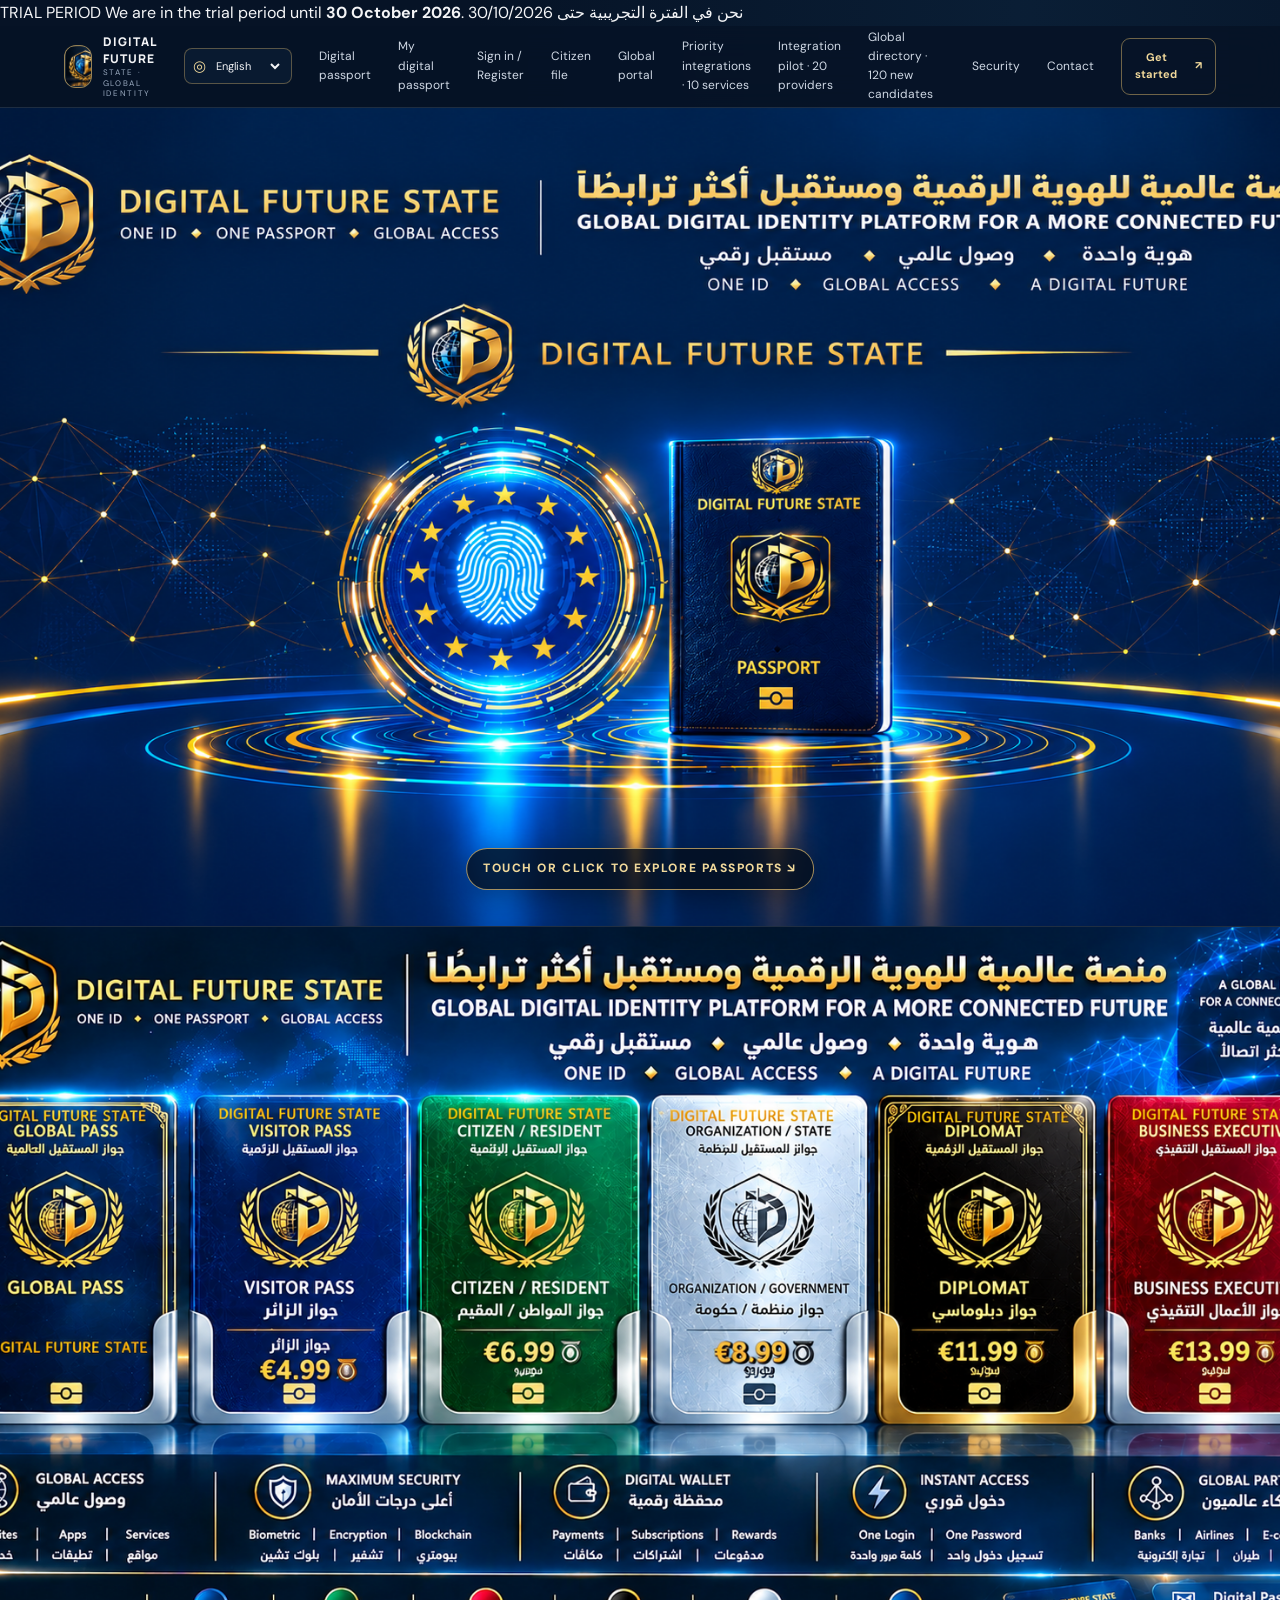
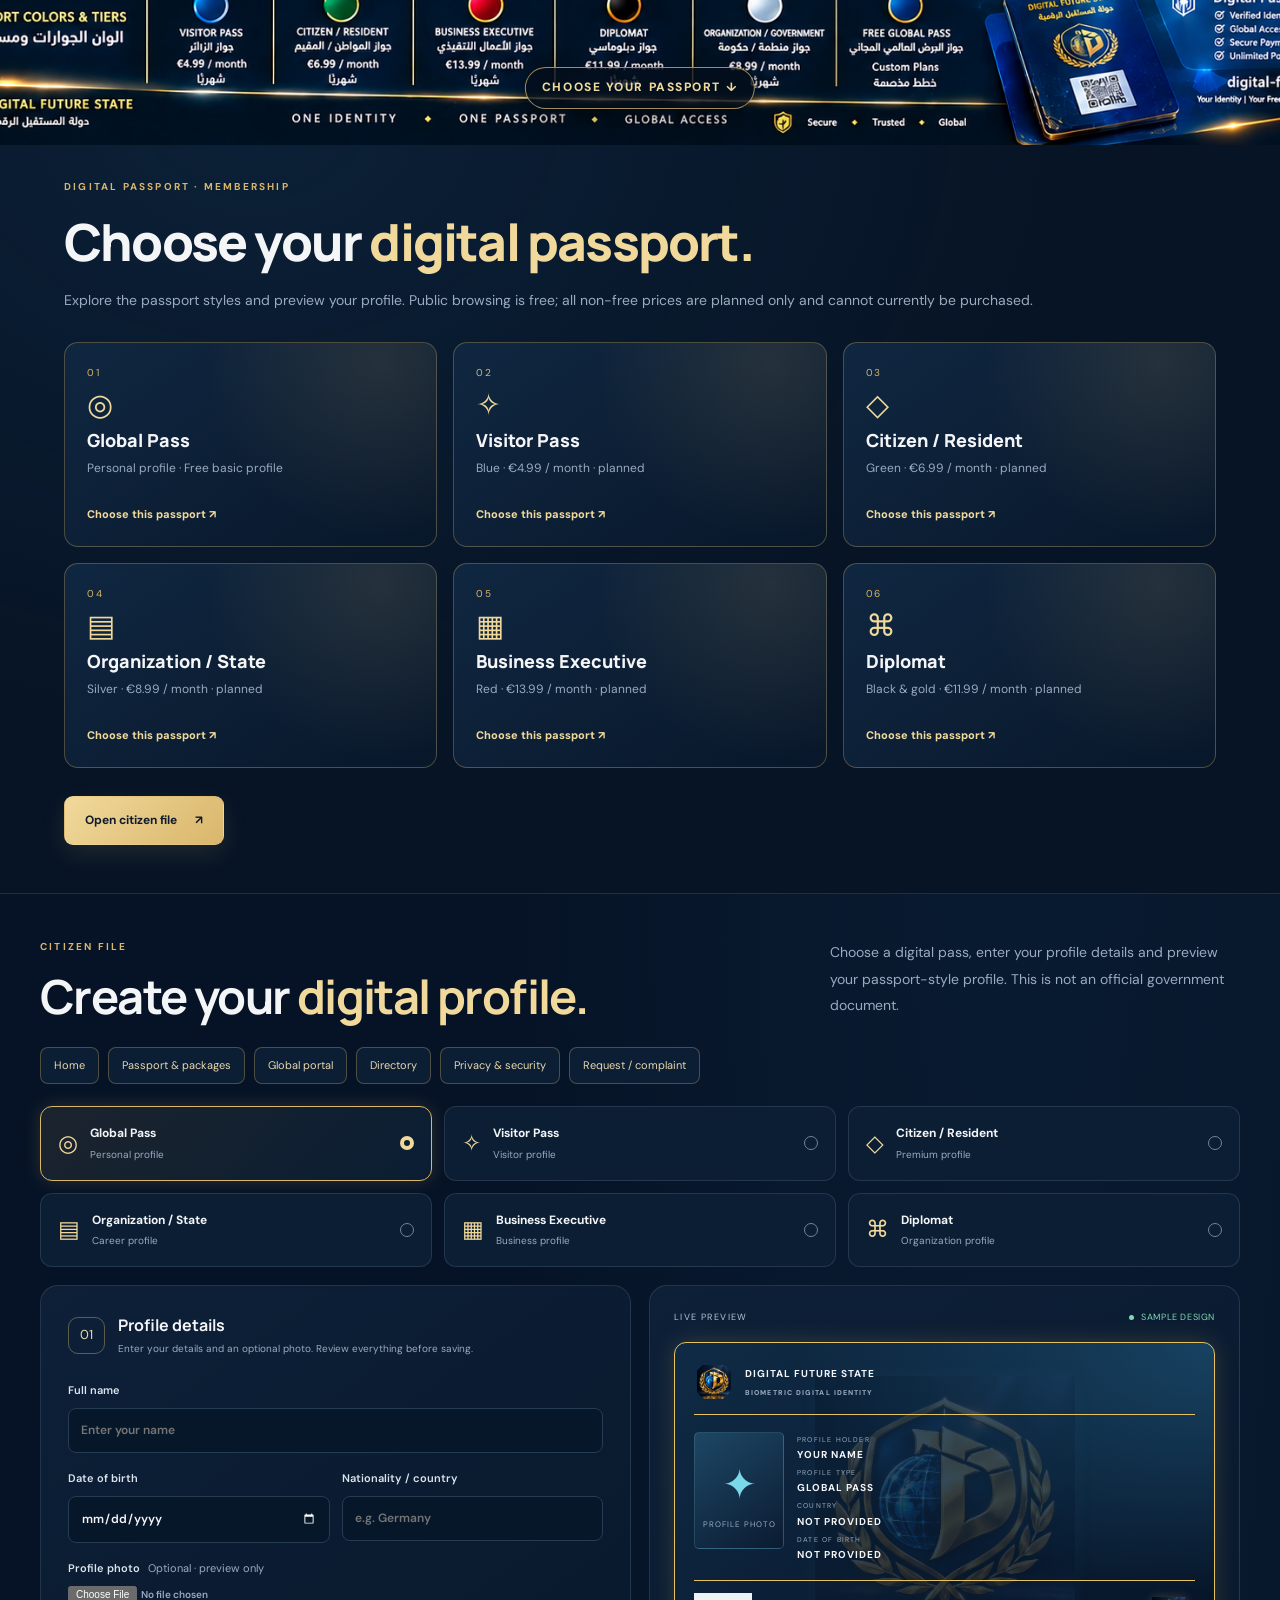
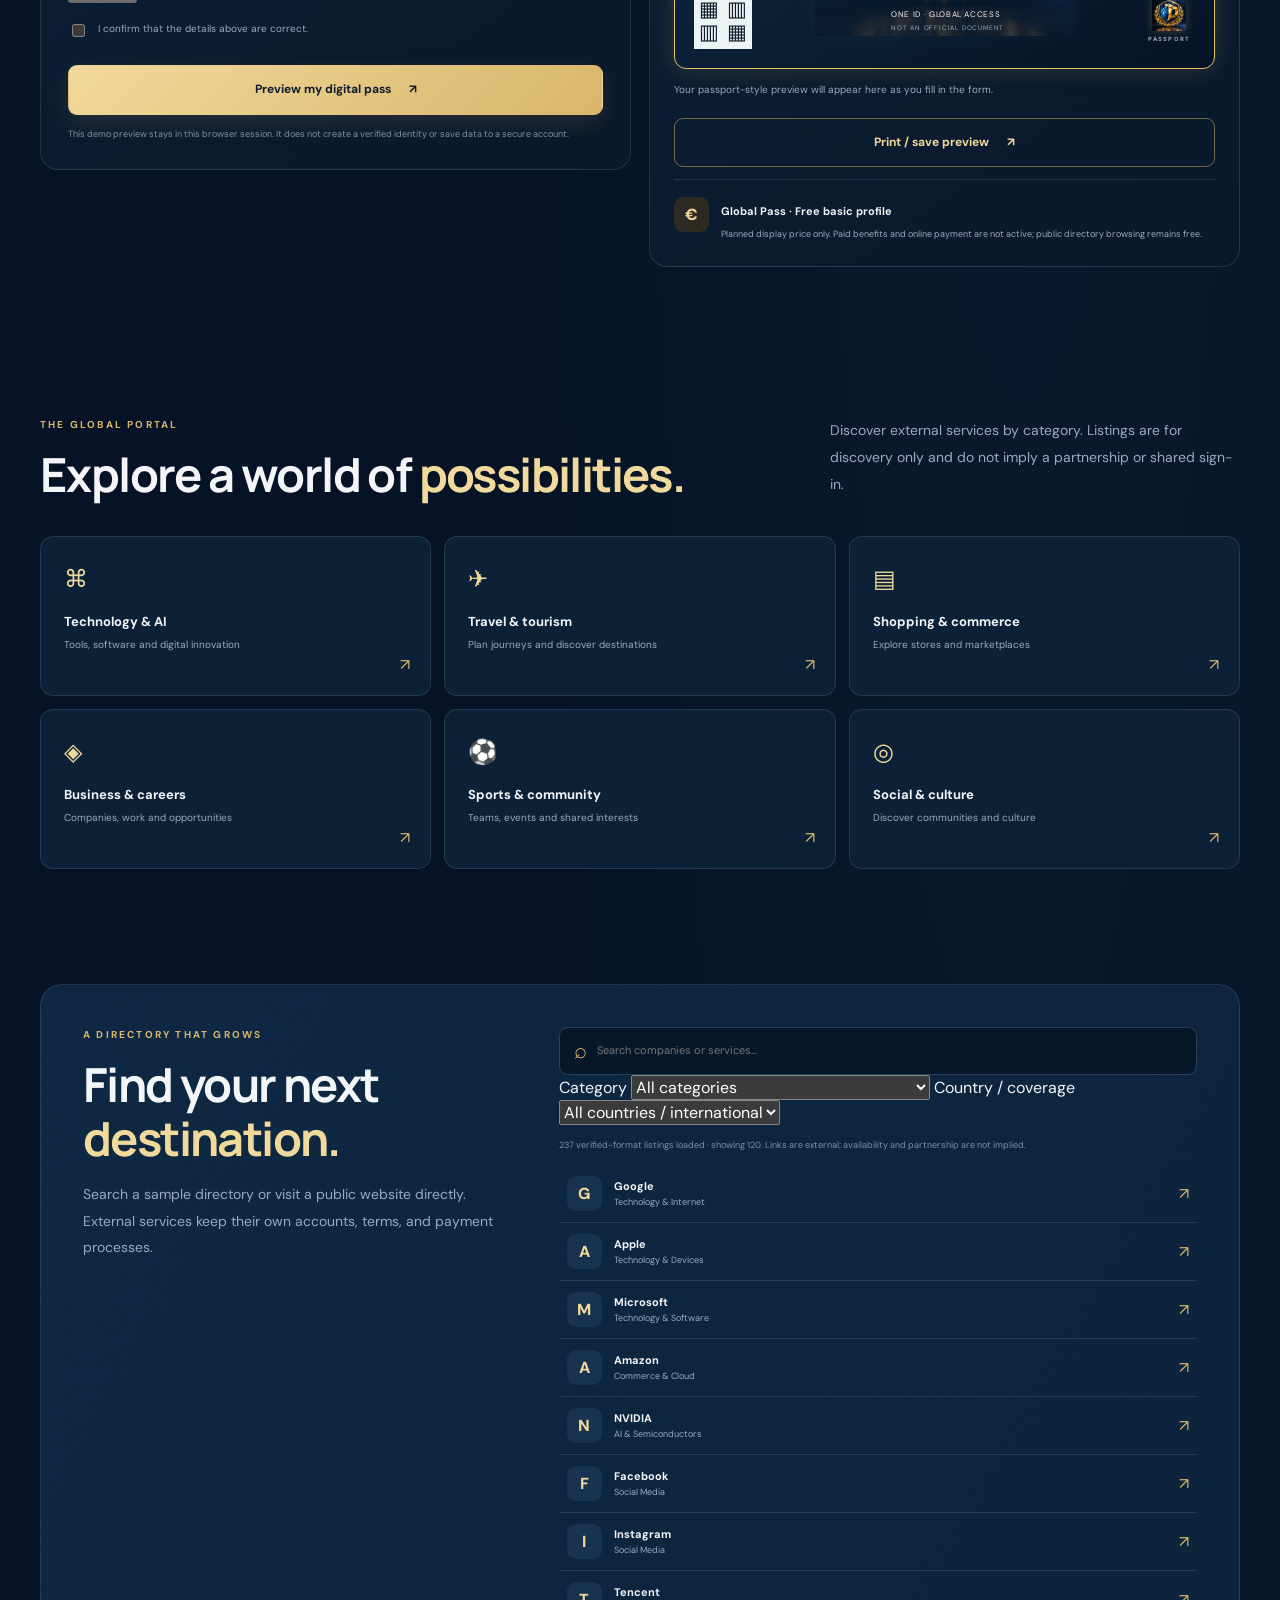
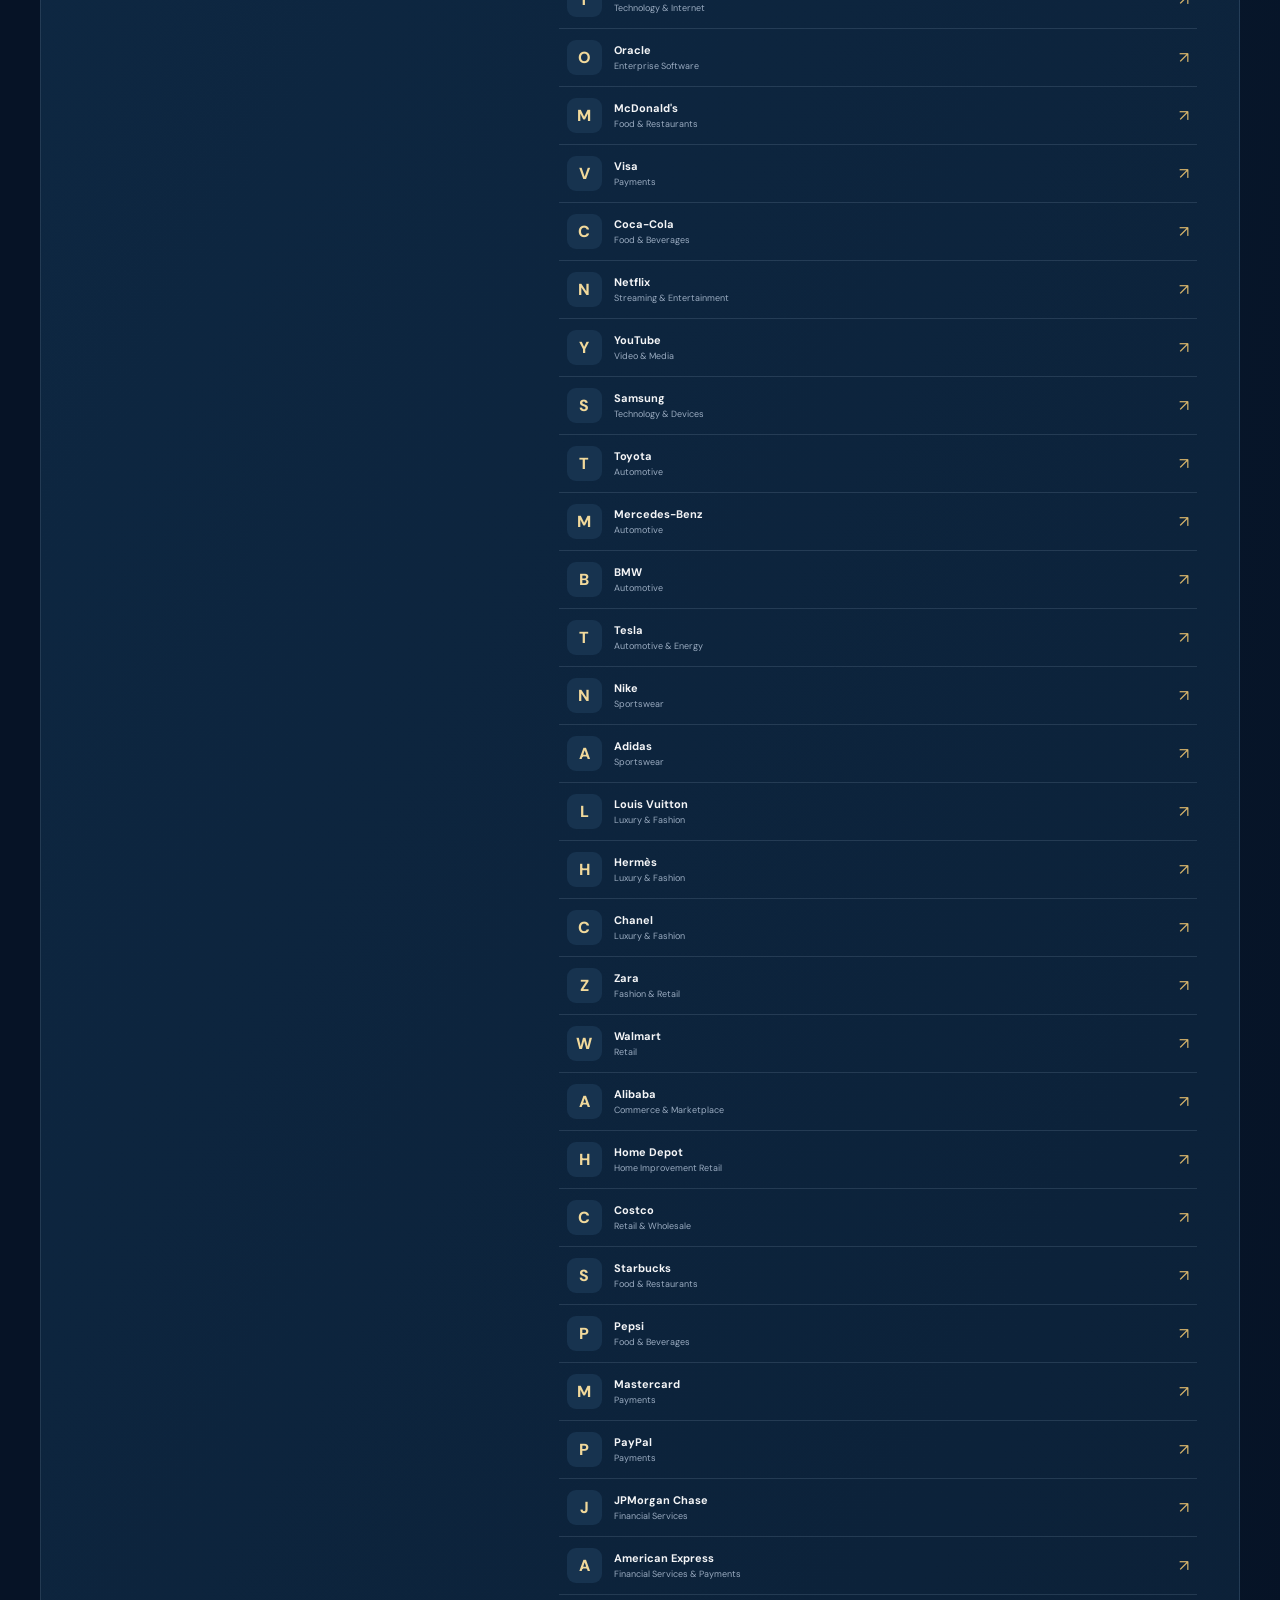
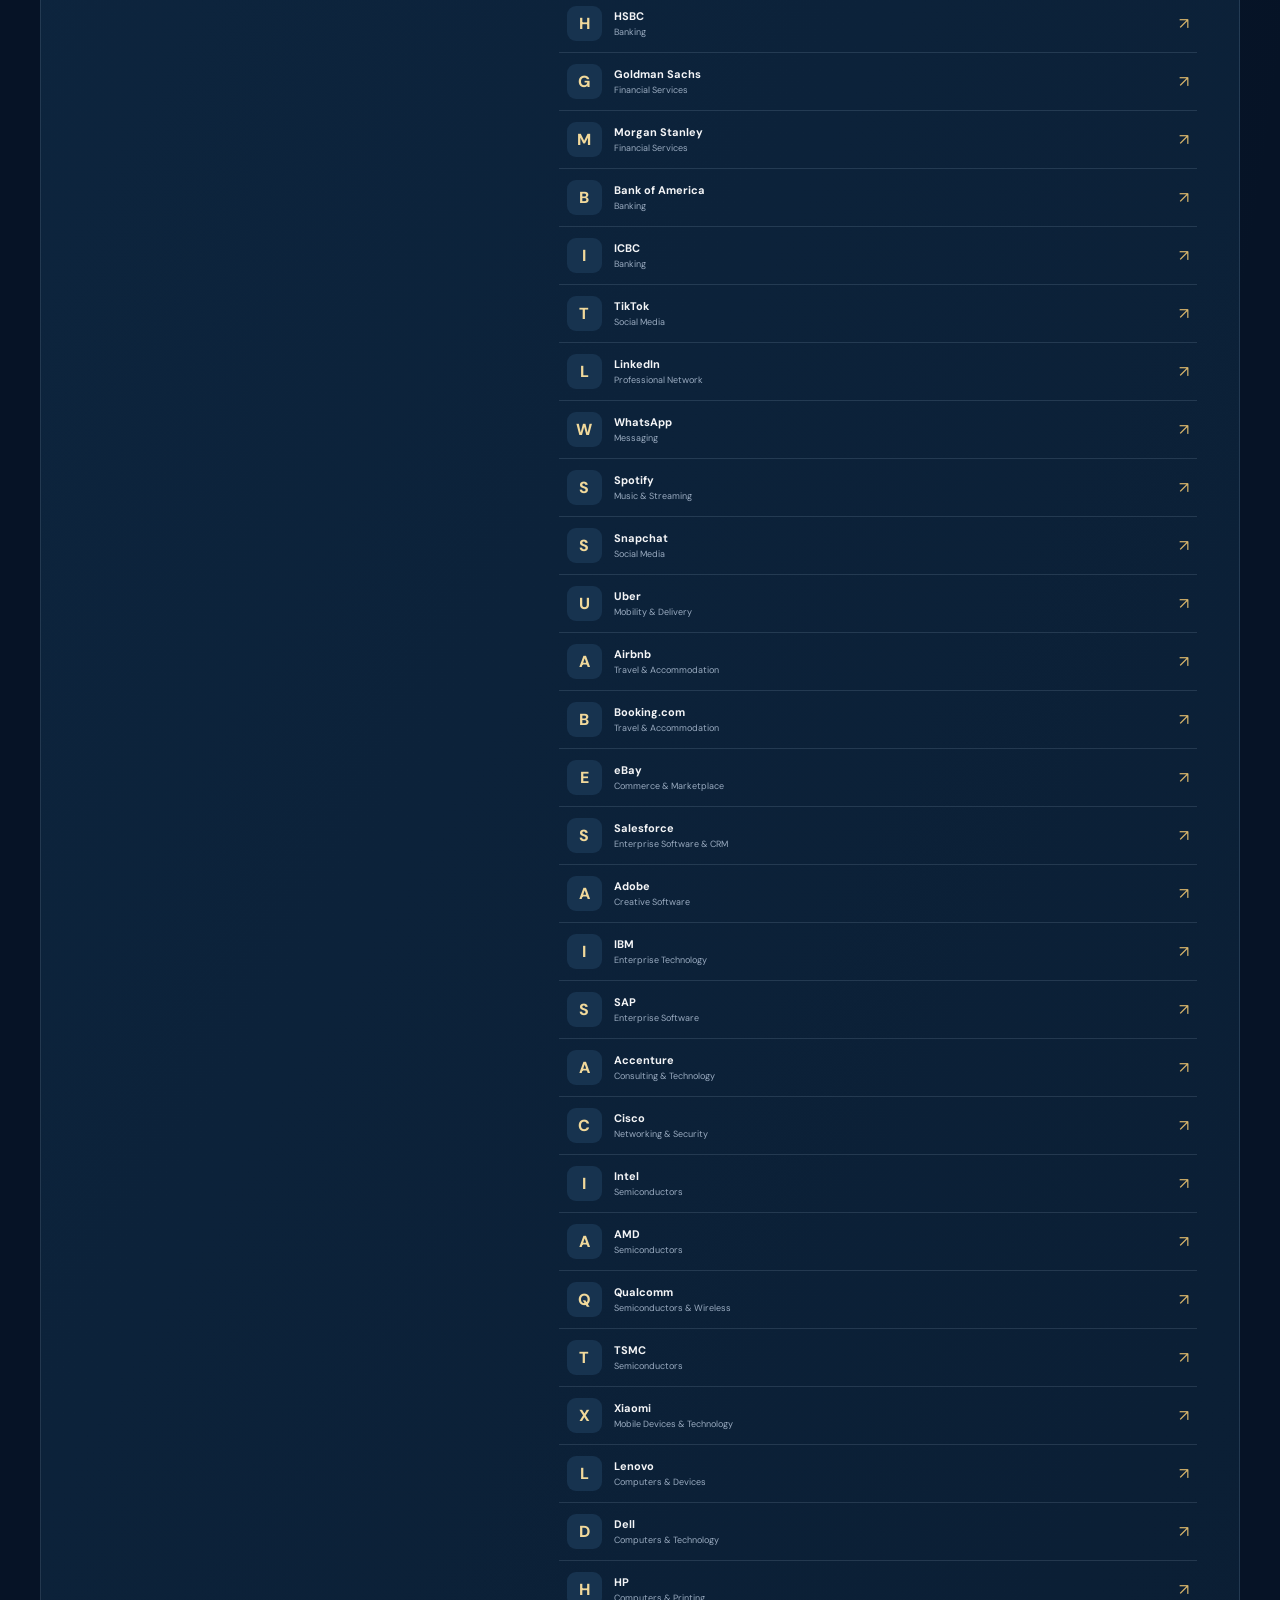
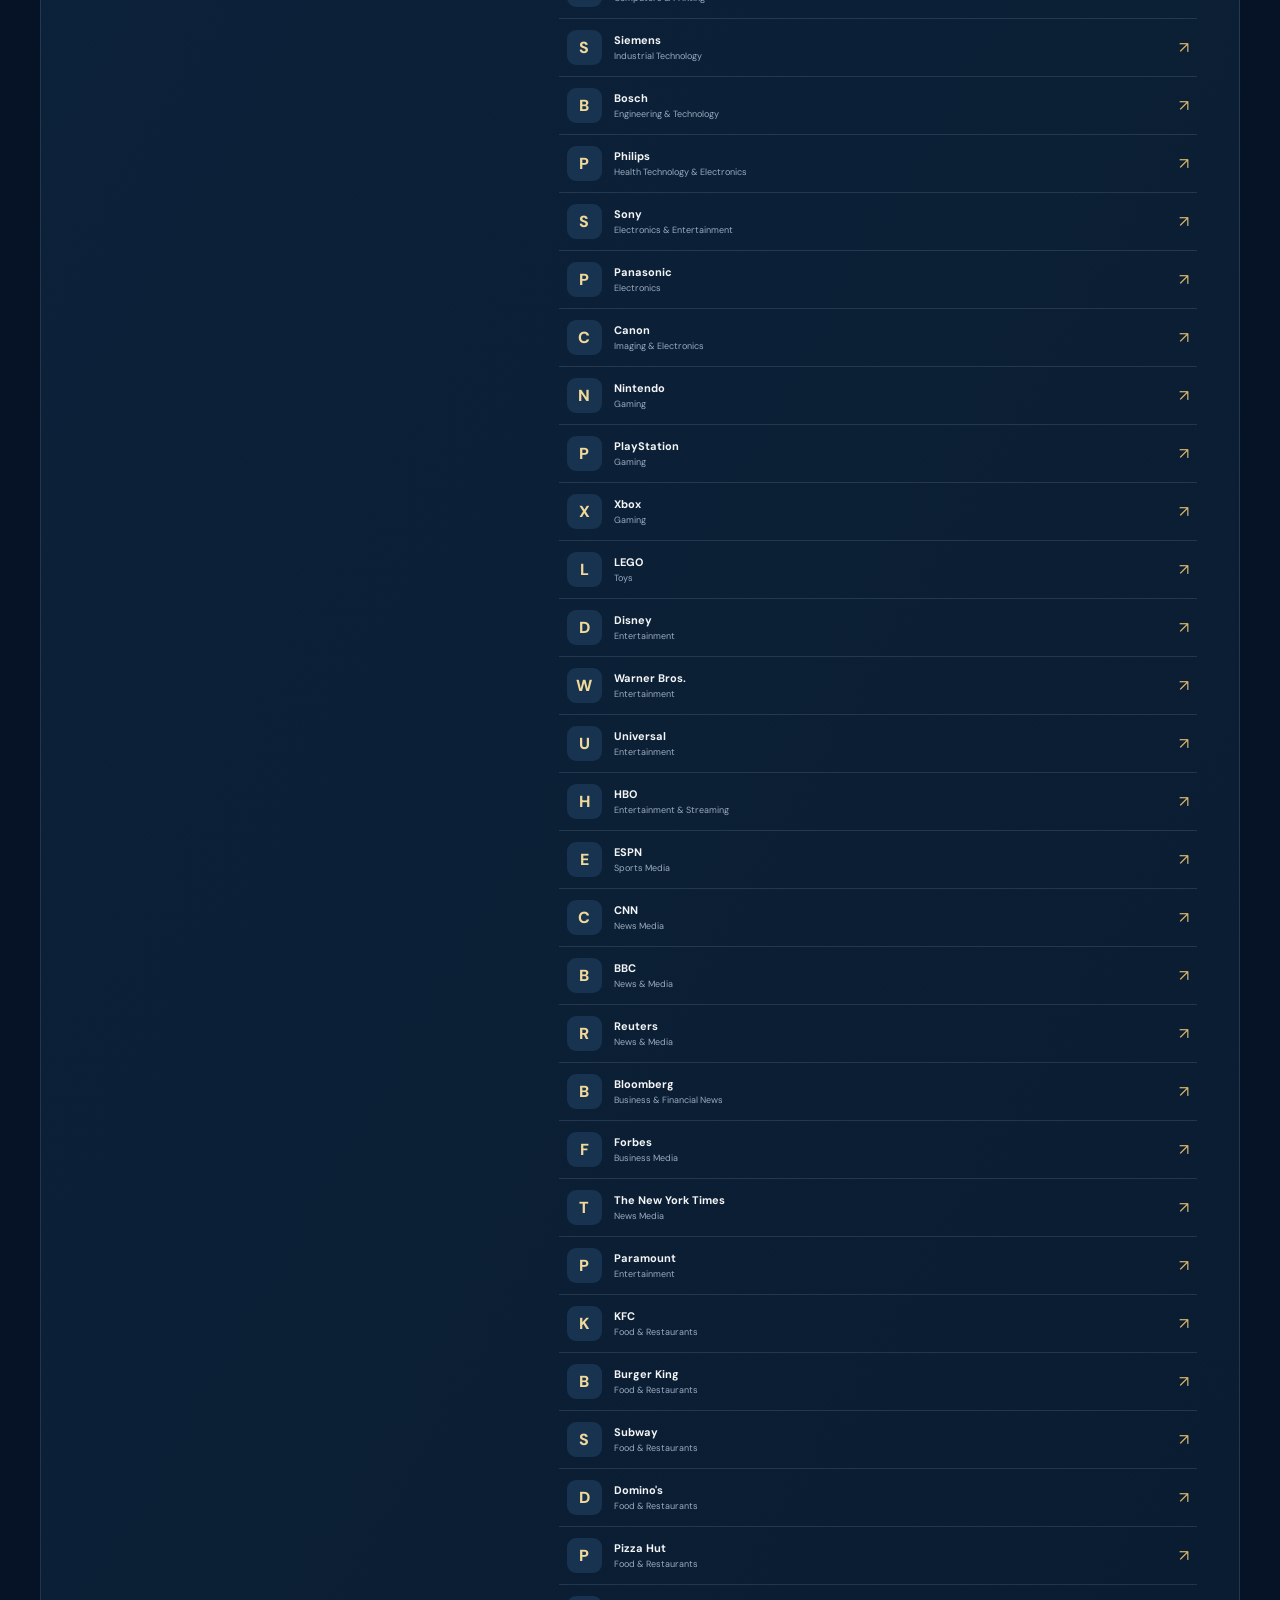
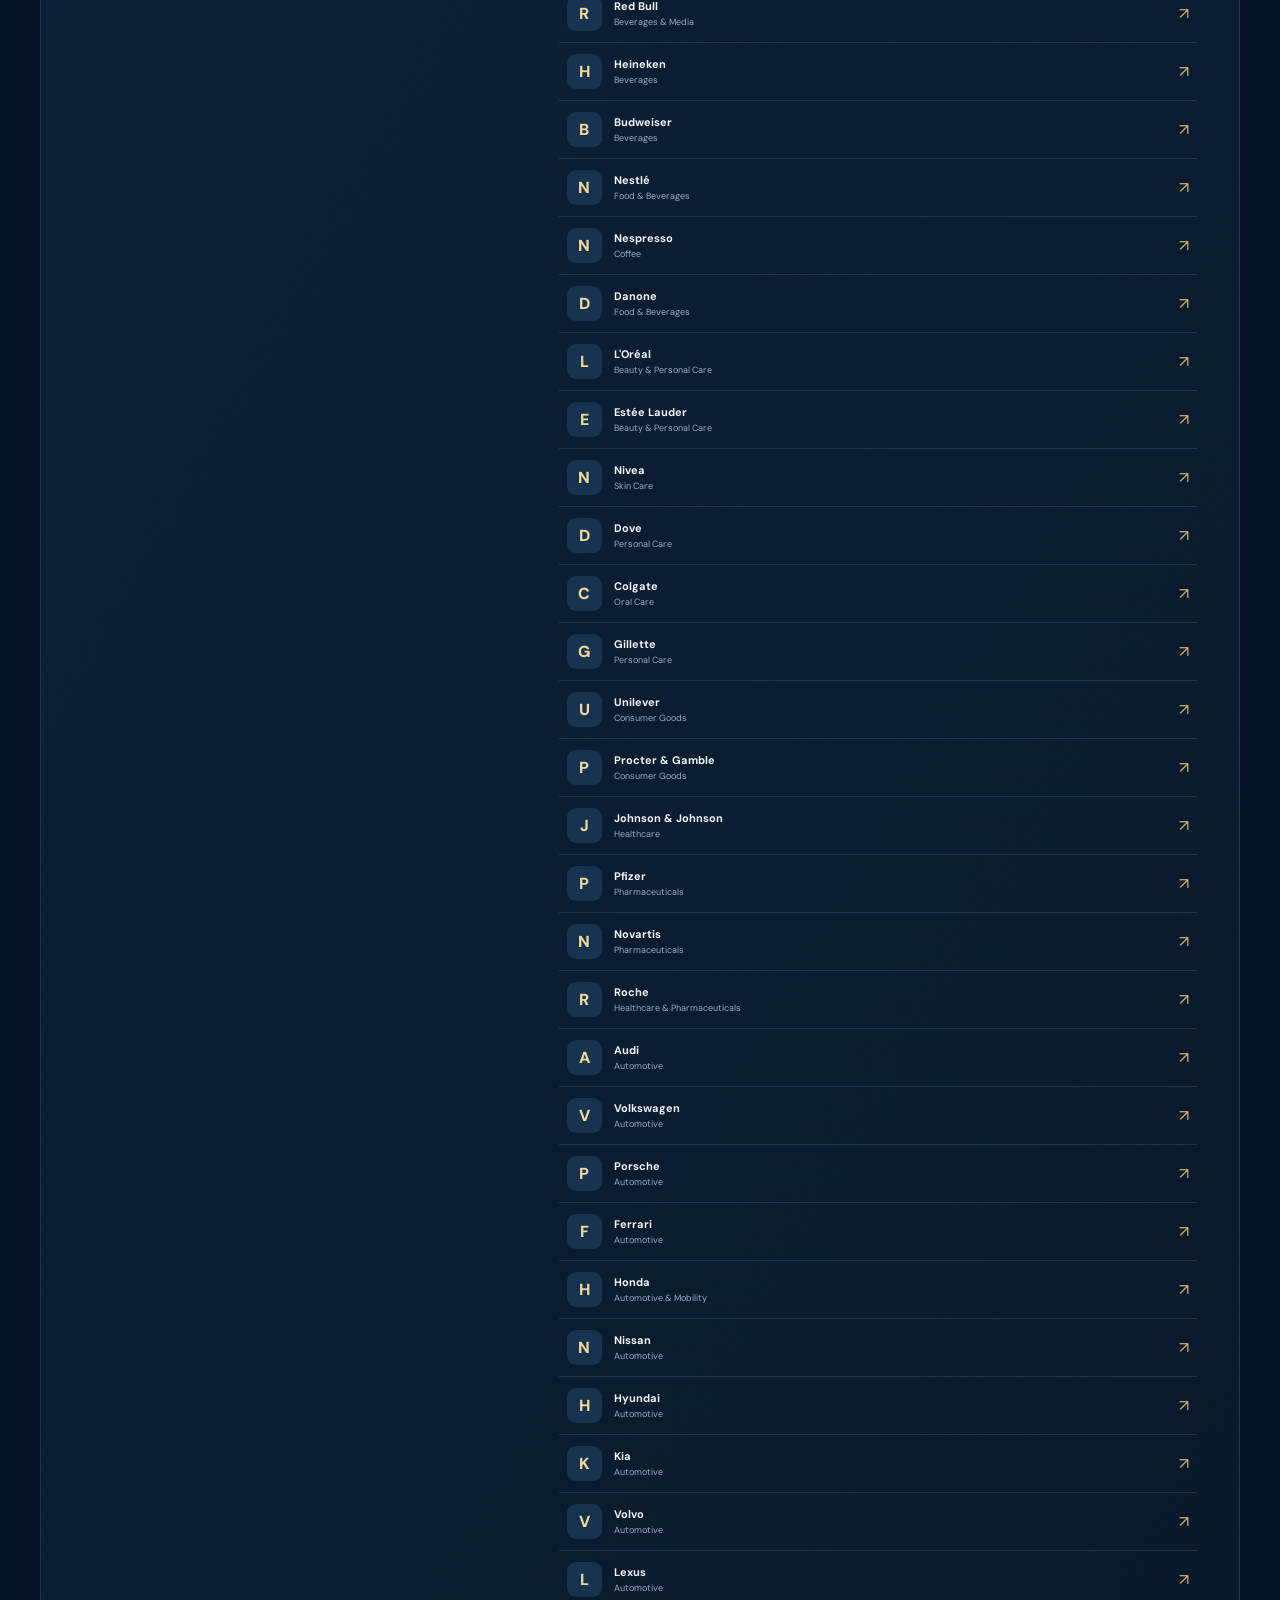
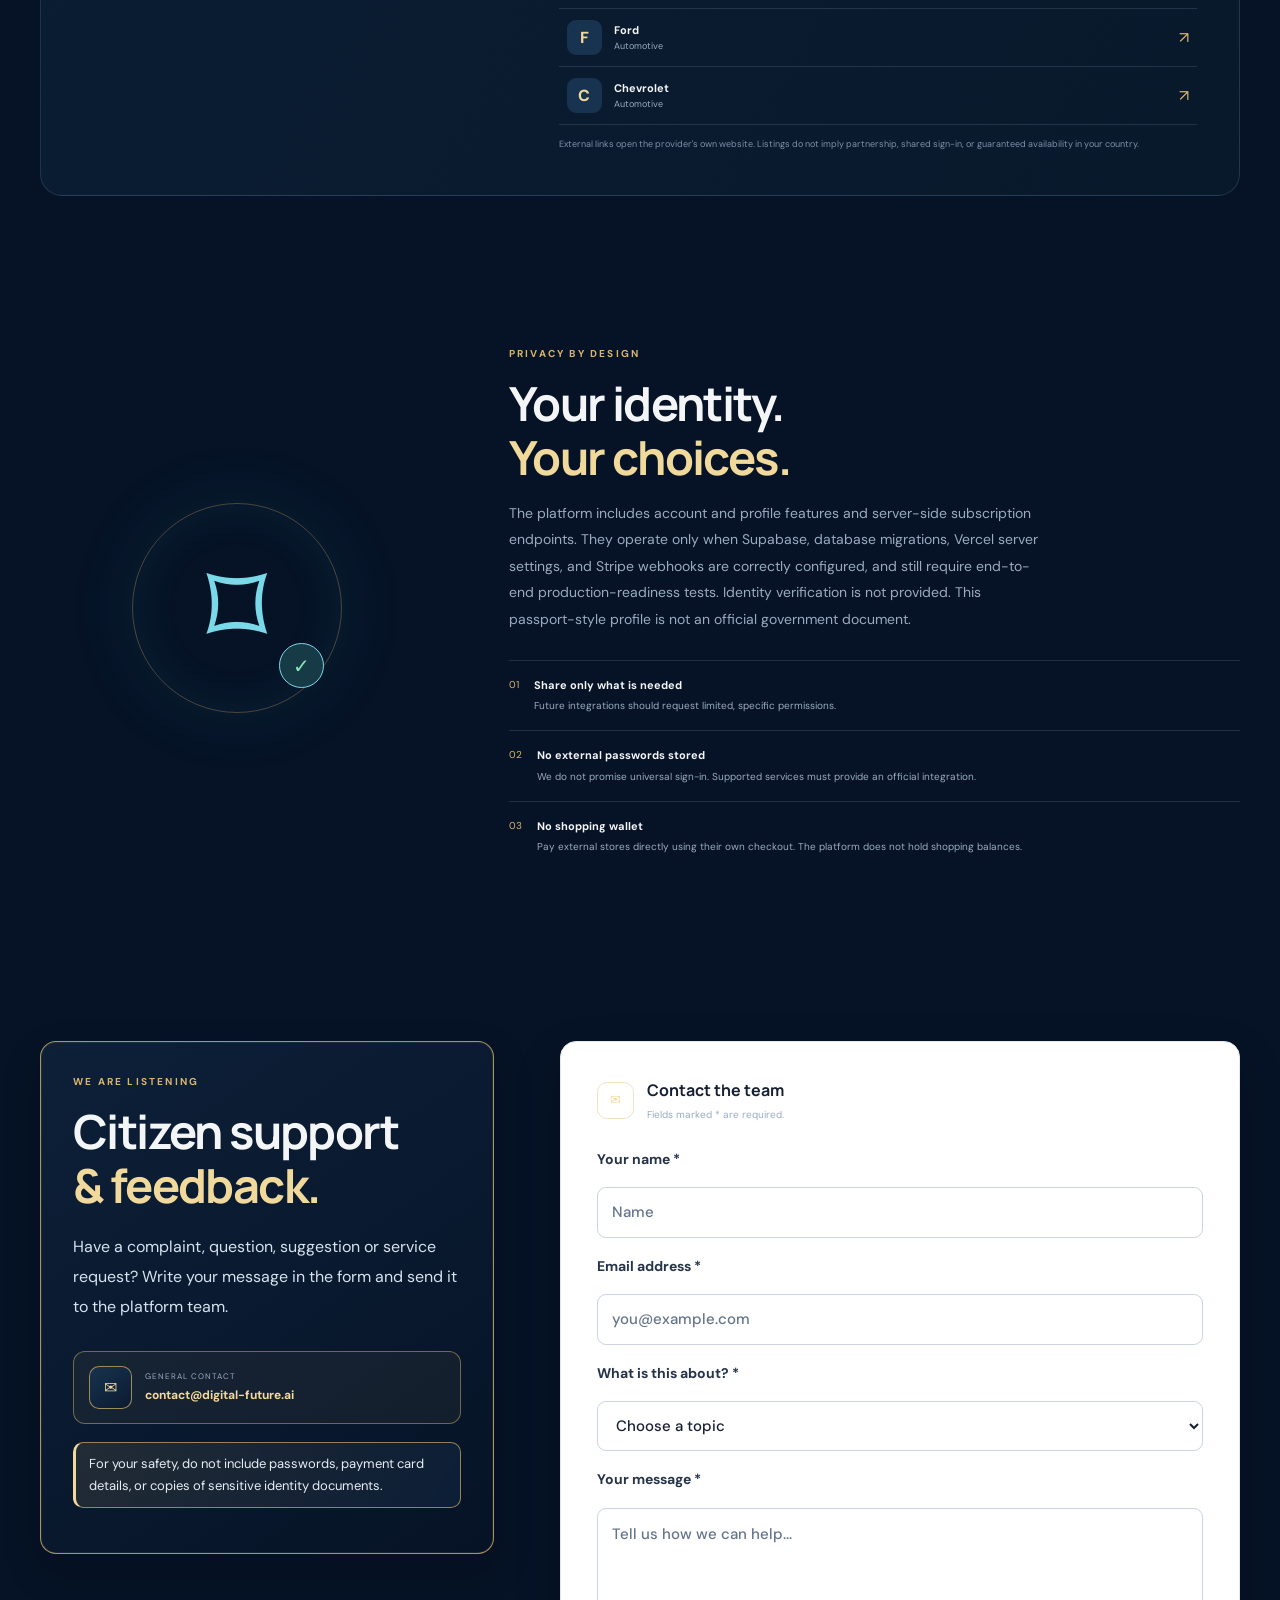
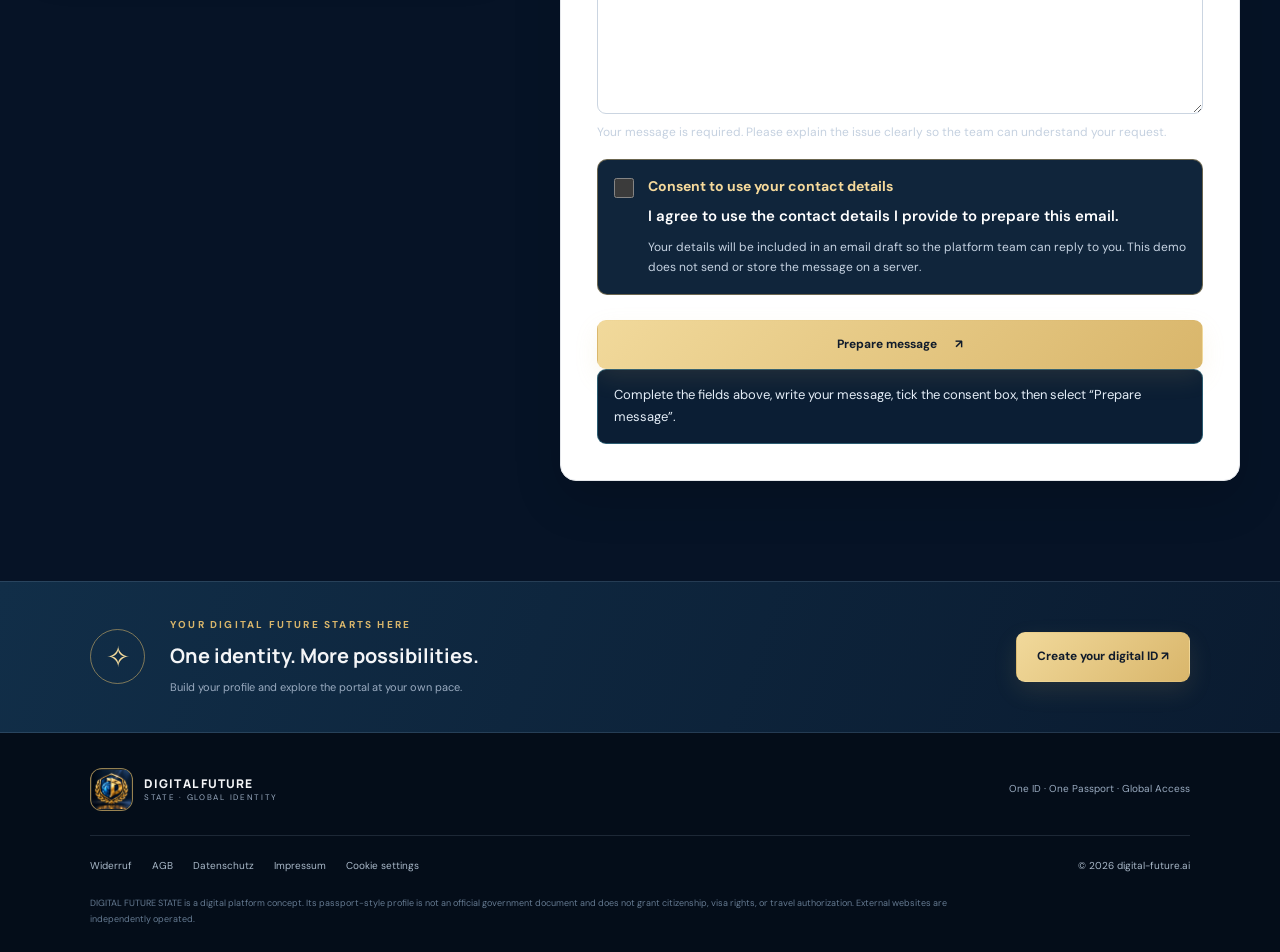
==== commit ea02b1f3: "feat: announce trial period through 30 October 2026" ====
--- a/index.html
+++ b/index.html
@@ -10,6 +10,11 @@
   <link rel="icon" href="/assets/favicon.svg" type="image/svg+xml"><link rel="manifest" href="/manifest.webmanifest"><link rel="stylesheet" href="styles.css">
 </head>
 <body>
+<div class="trial-banner" role="status" aria-label="Trial period announcement">
+  <span class="trial-banner-label">TRIAL PERIOD</span>
+  <span>We are in the trial period until <strong>30 October 2026</strong>.</span>
+  <span class="trial-banner-ar" lang="ar" dir="rtl">نحن في الفترة التجريبية حتى 30/10/2026</span>
+</div>
 <header class="site-header">
   <a class="brand" href="#home" aria-label="Digital Future State home"><span class="brand-mark"><img src="/dfs-gold-emblem.png" alt="" width="39" height="39"></span><span class="brand-copy"><b>DIGITAL FUTURE</b><small>STATE · GLOBAL IDENTITY</small></span></a>
   <button class="menu-toggle" id="menuToggle" aria-label="Open navigation" aria-expanded="false">☰</button>
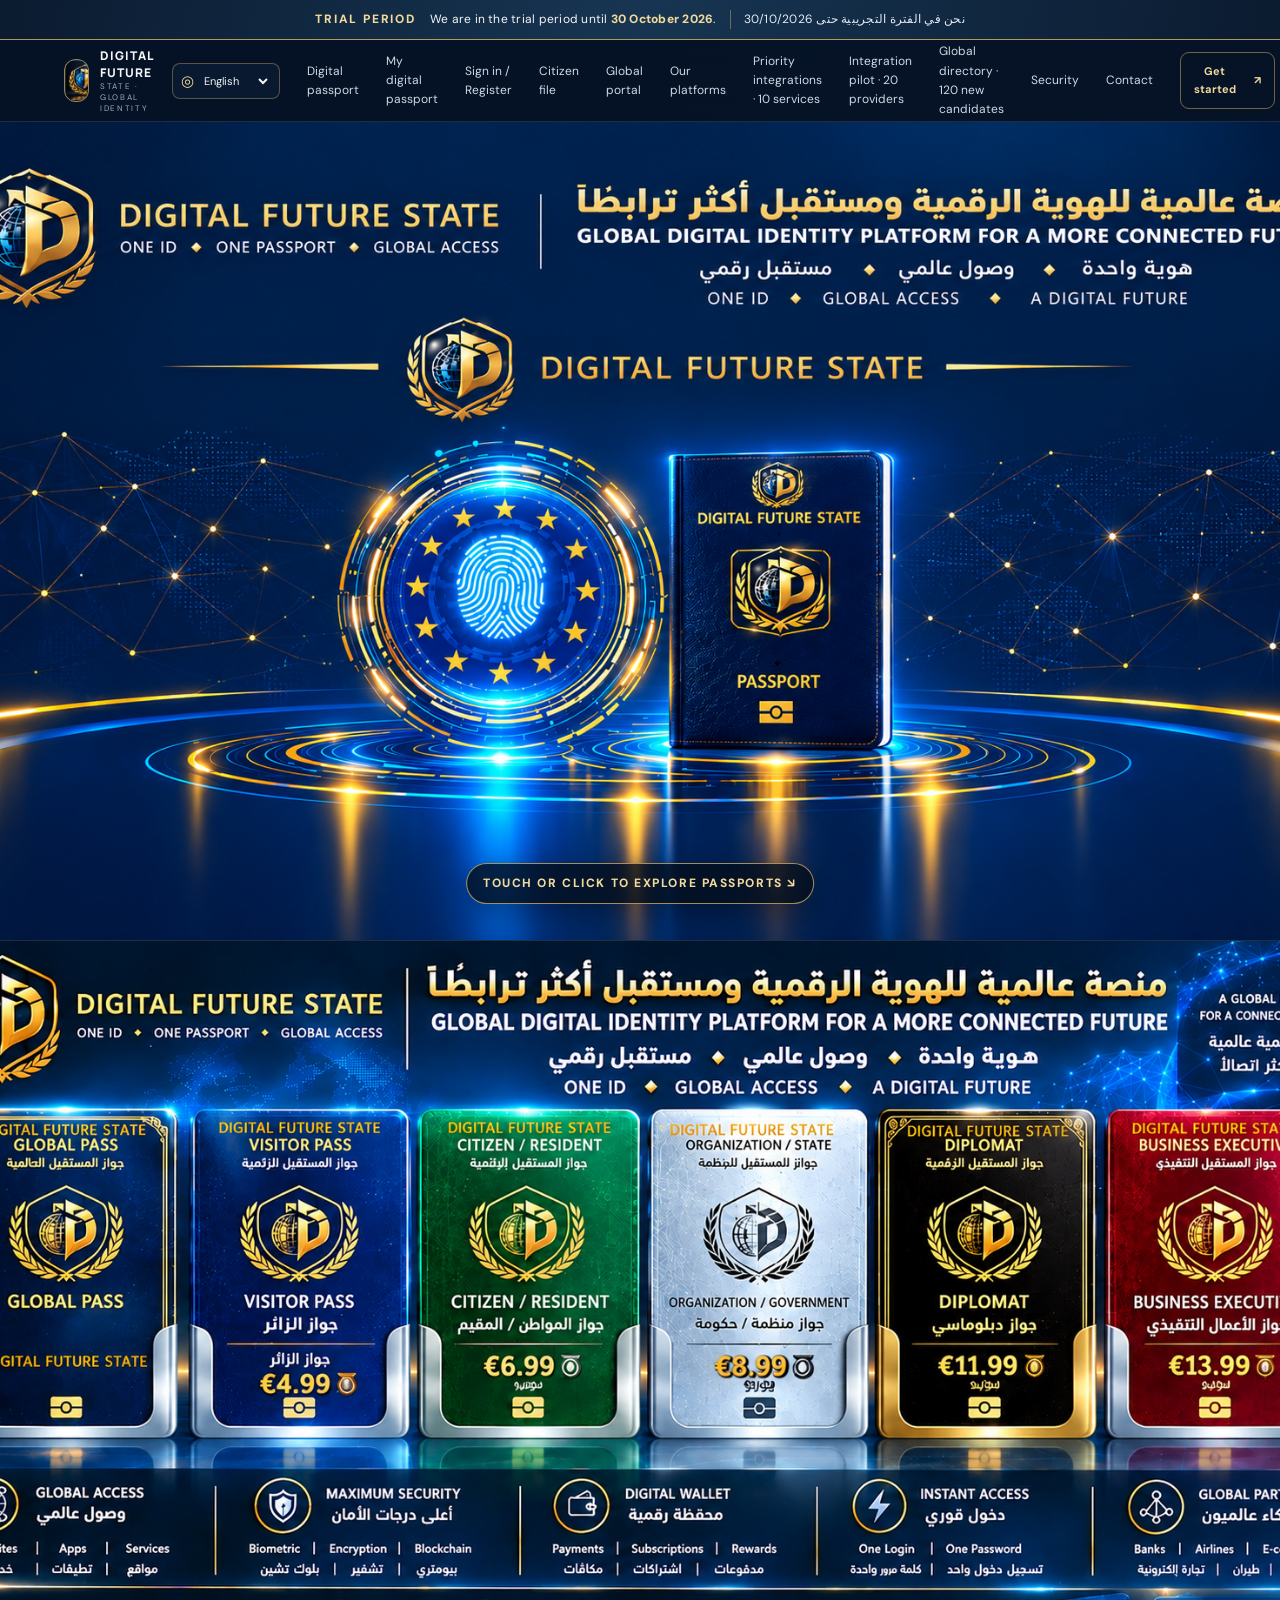
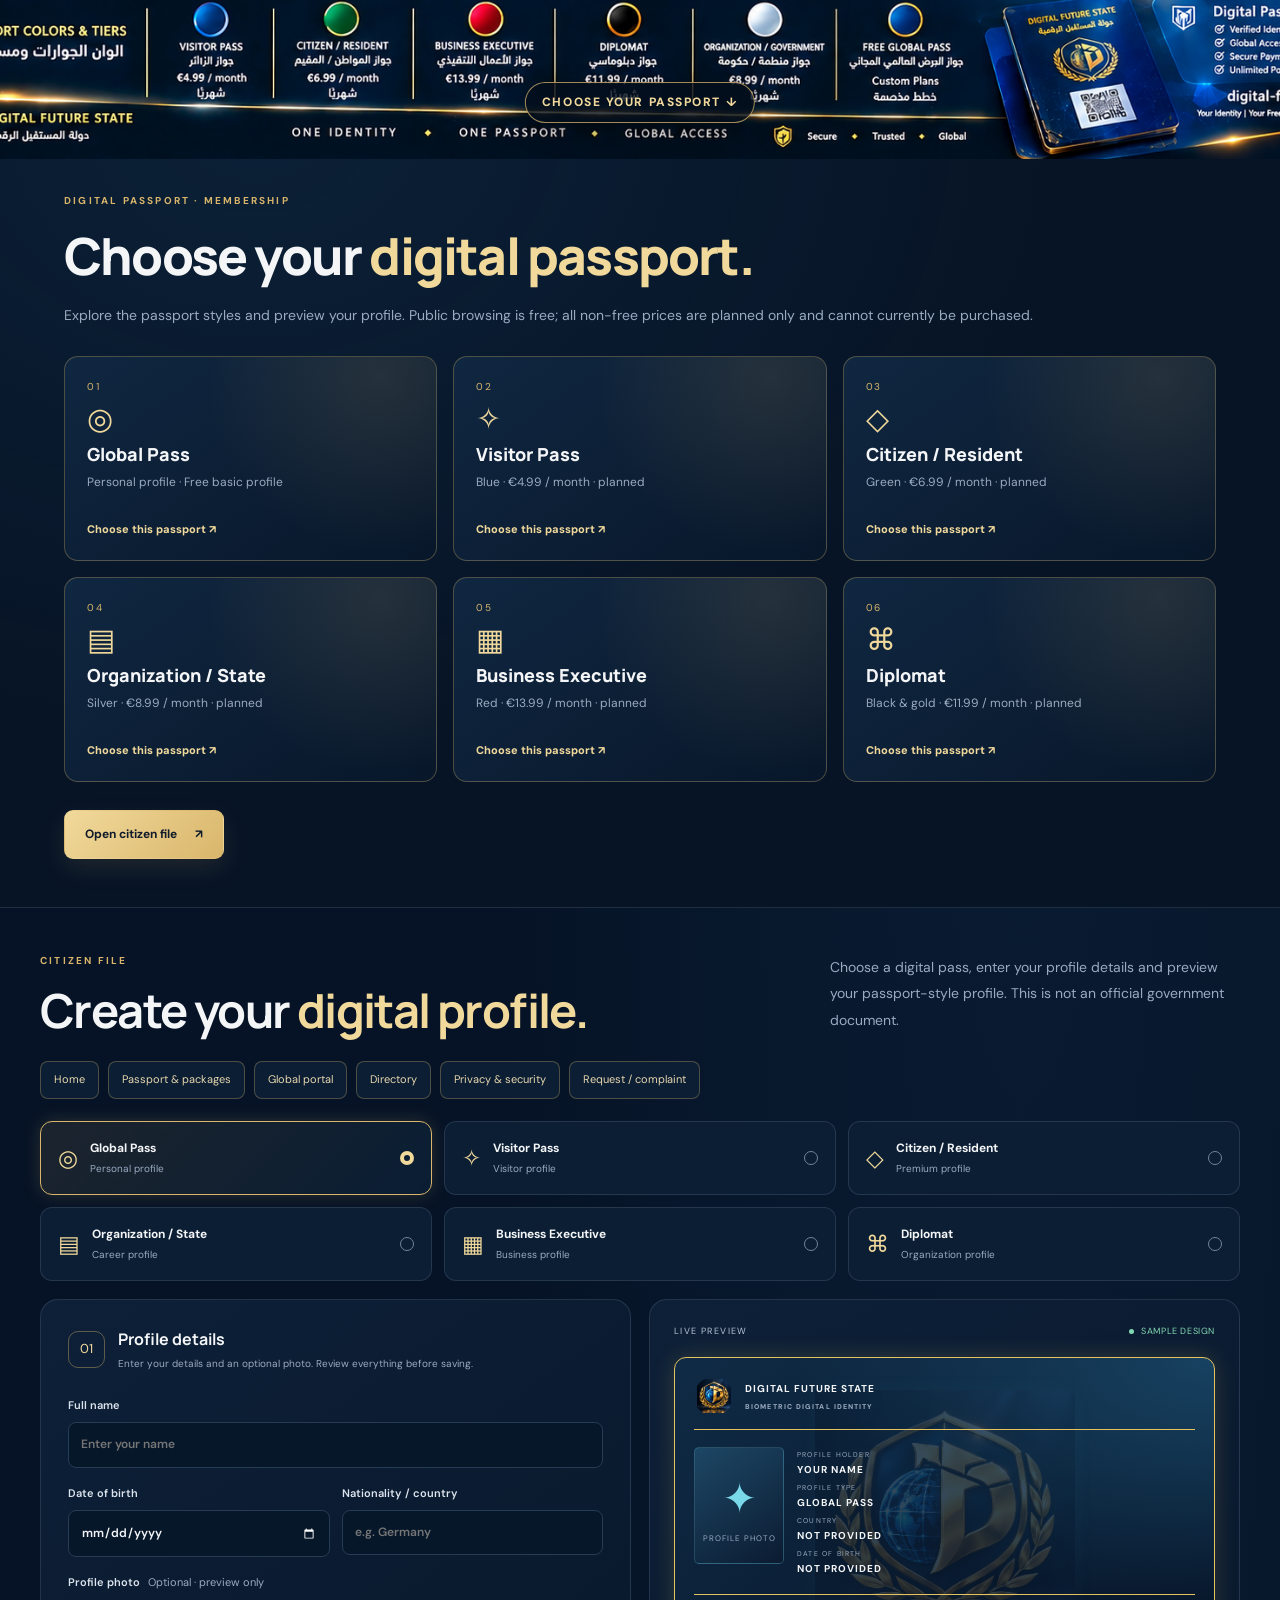
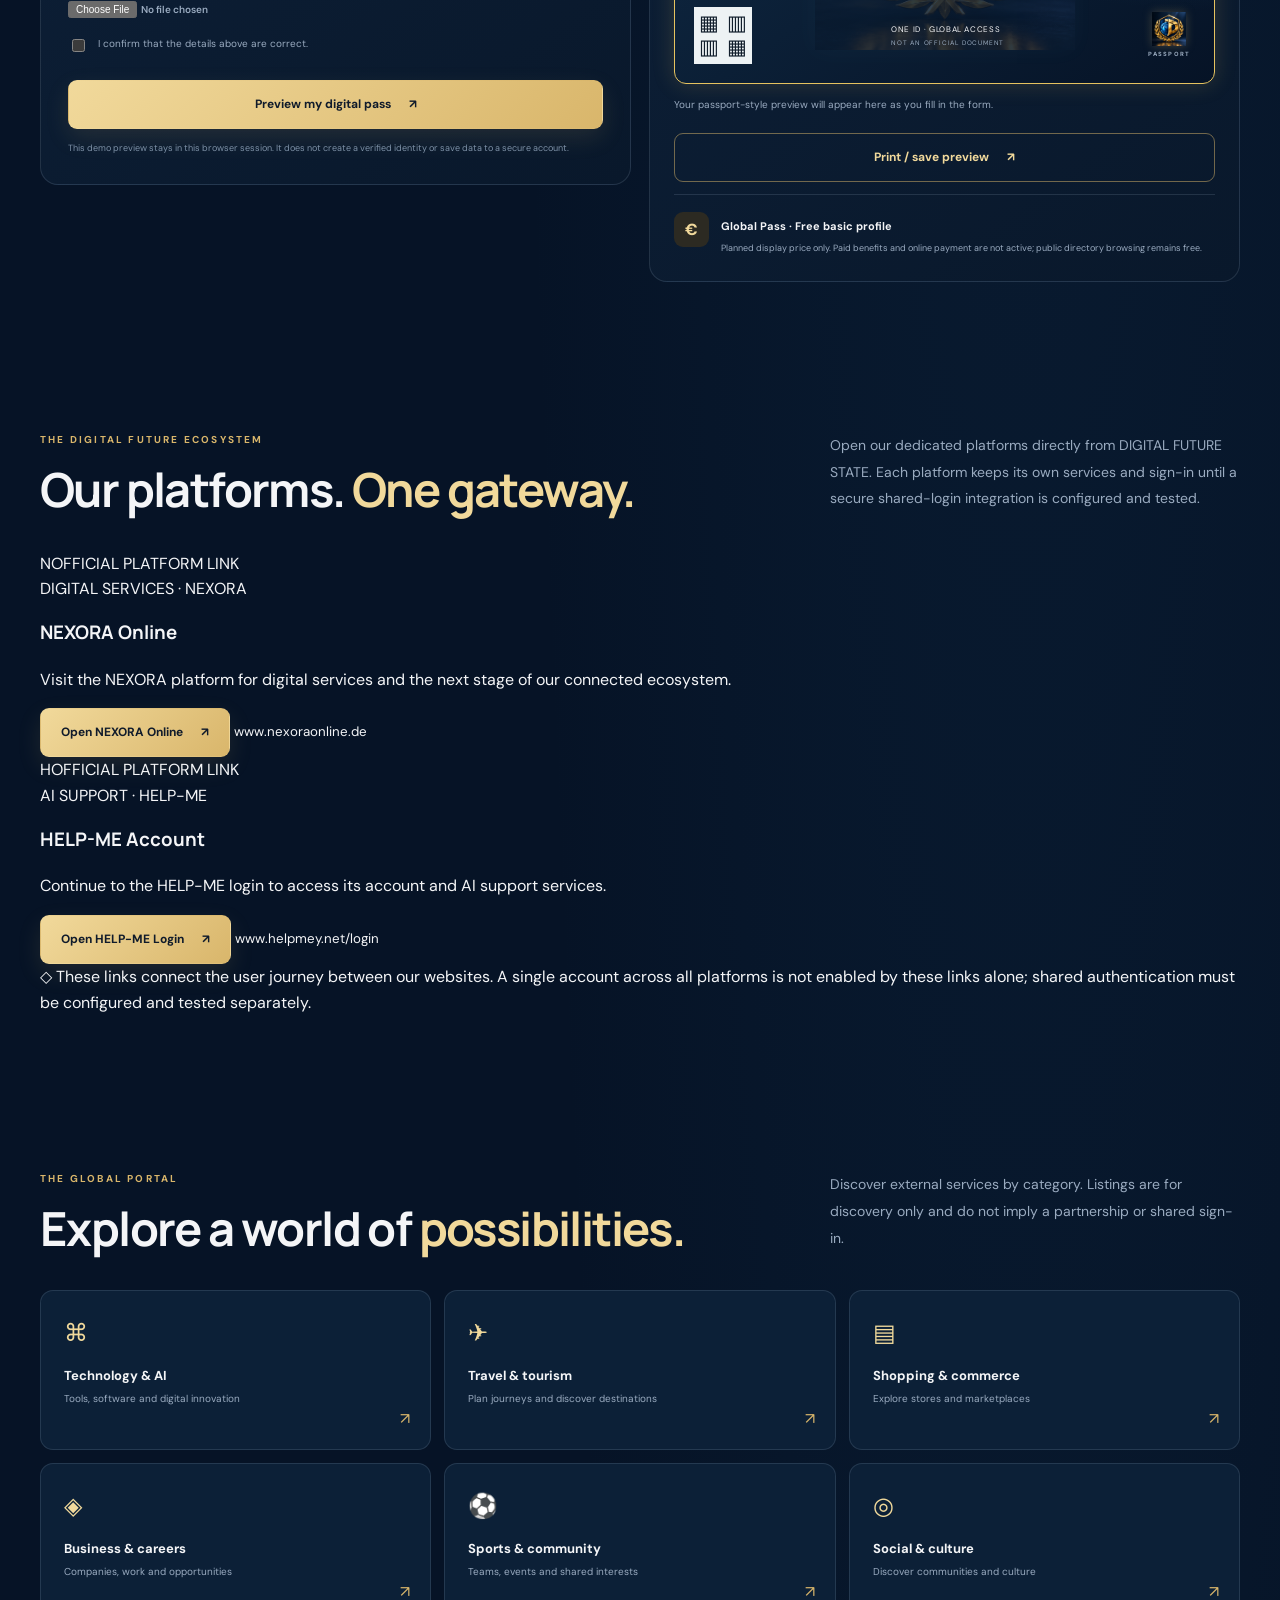
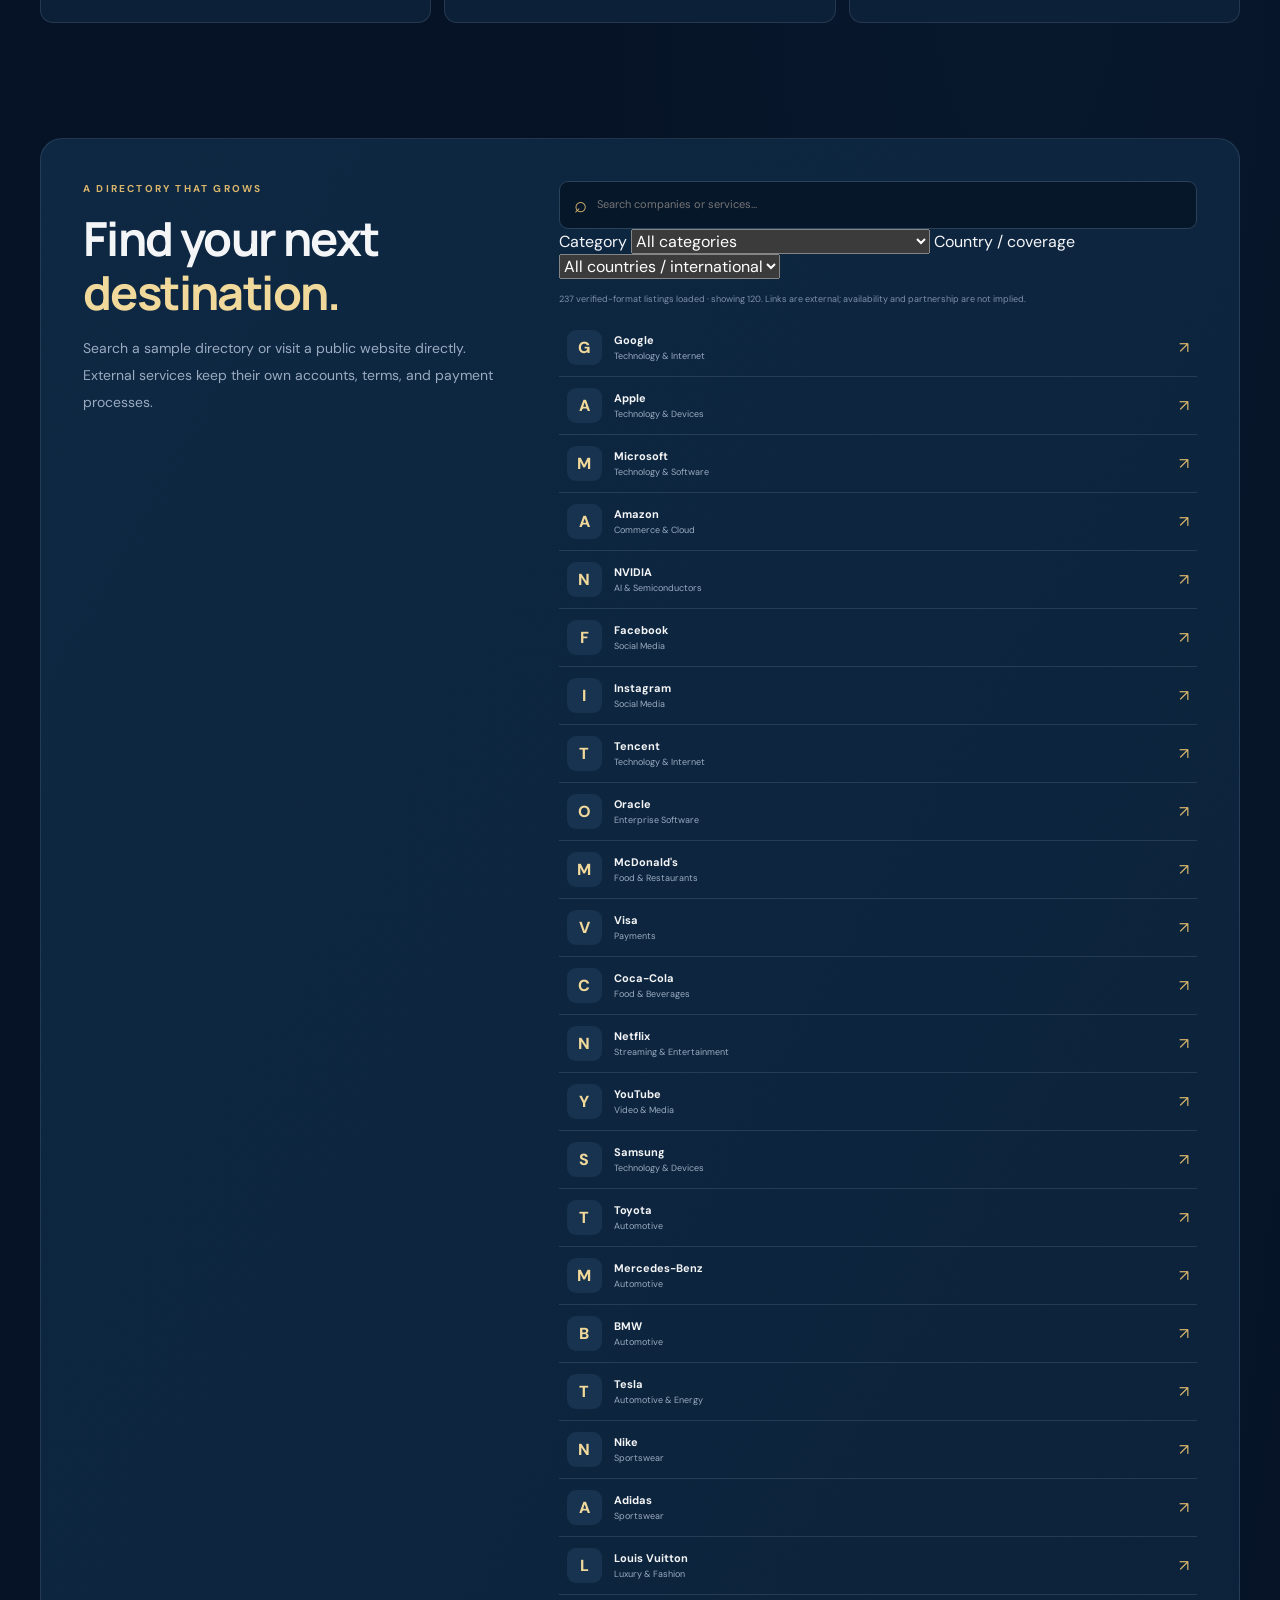
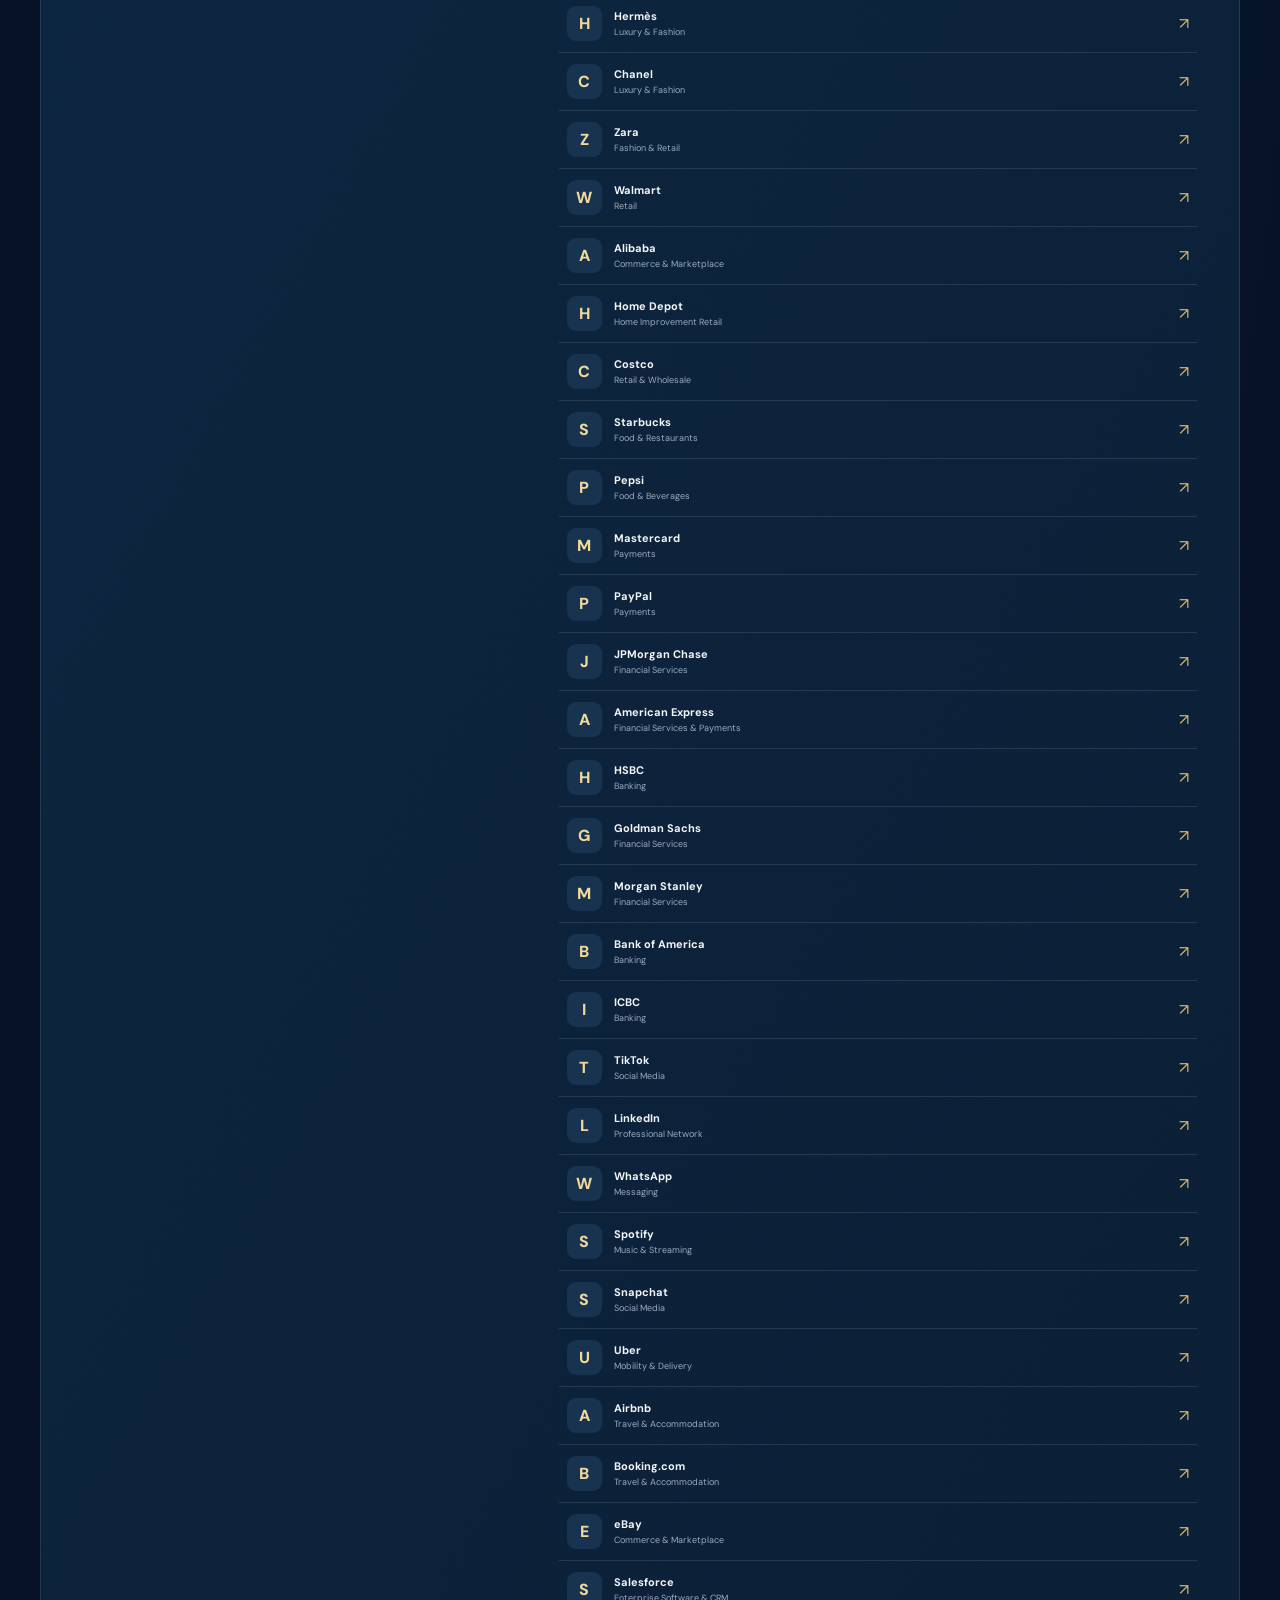
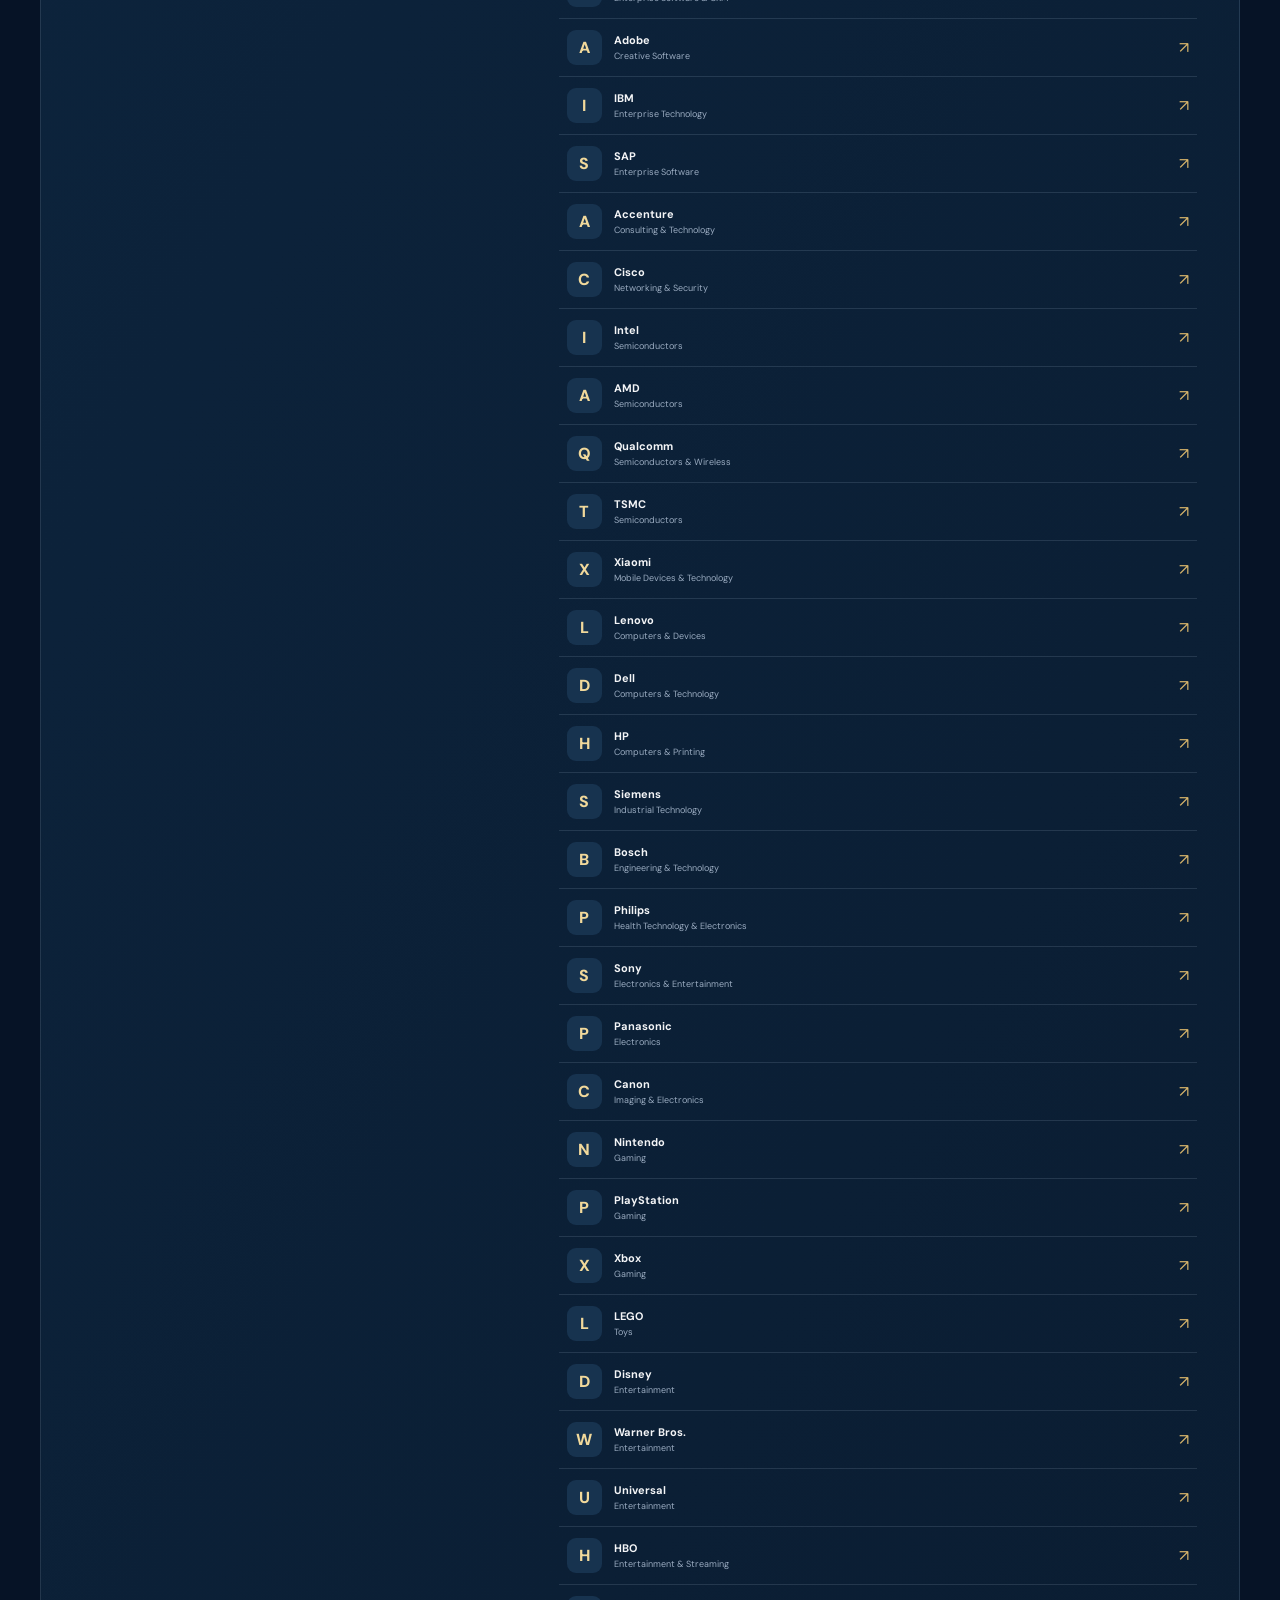
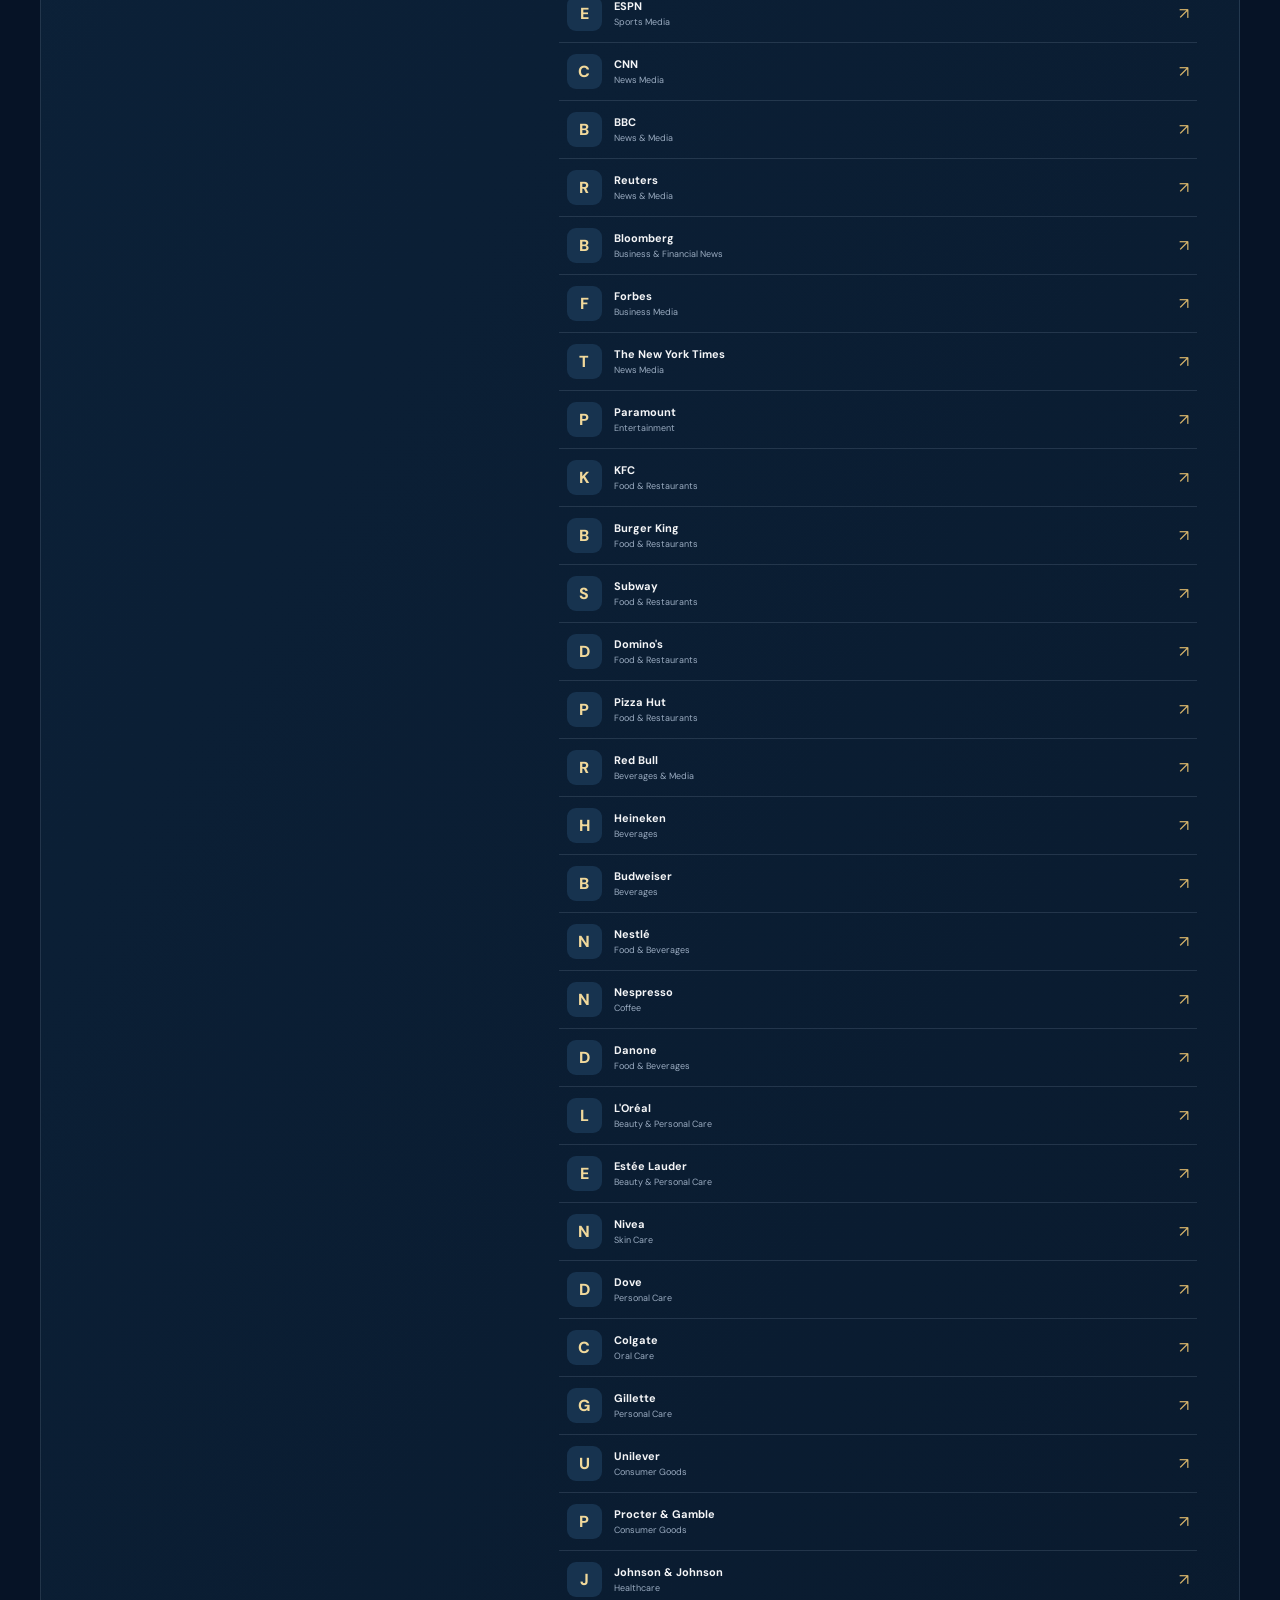
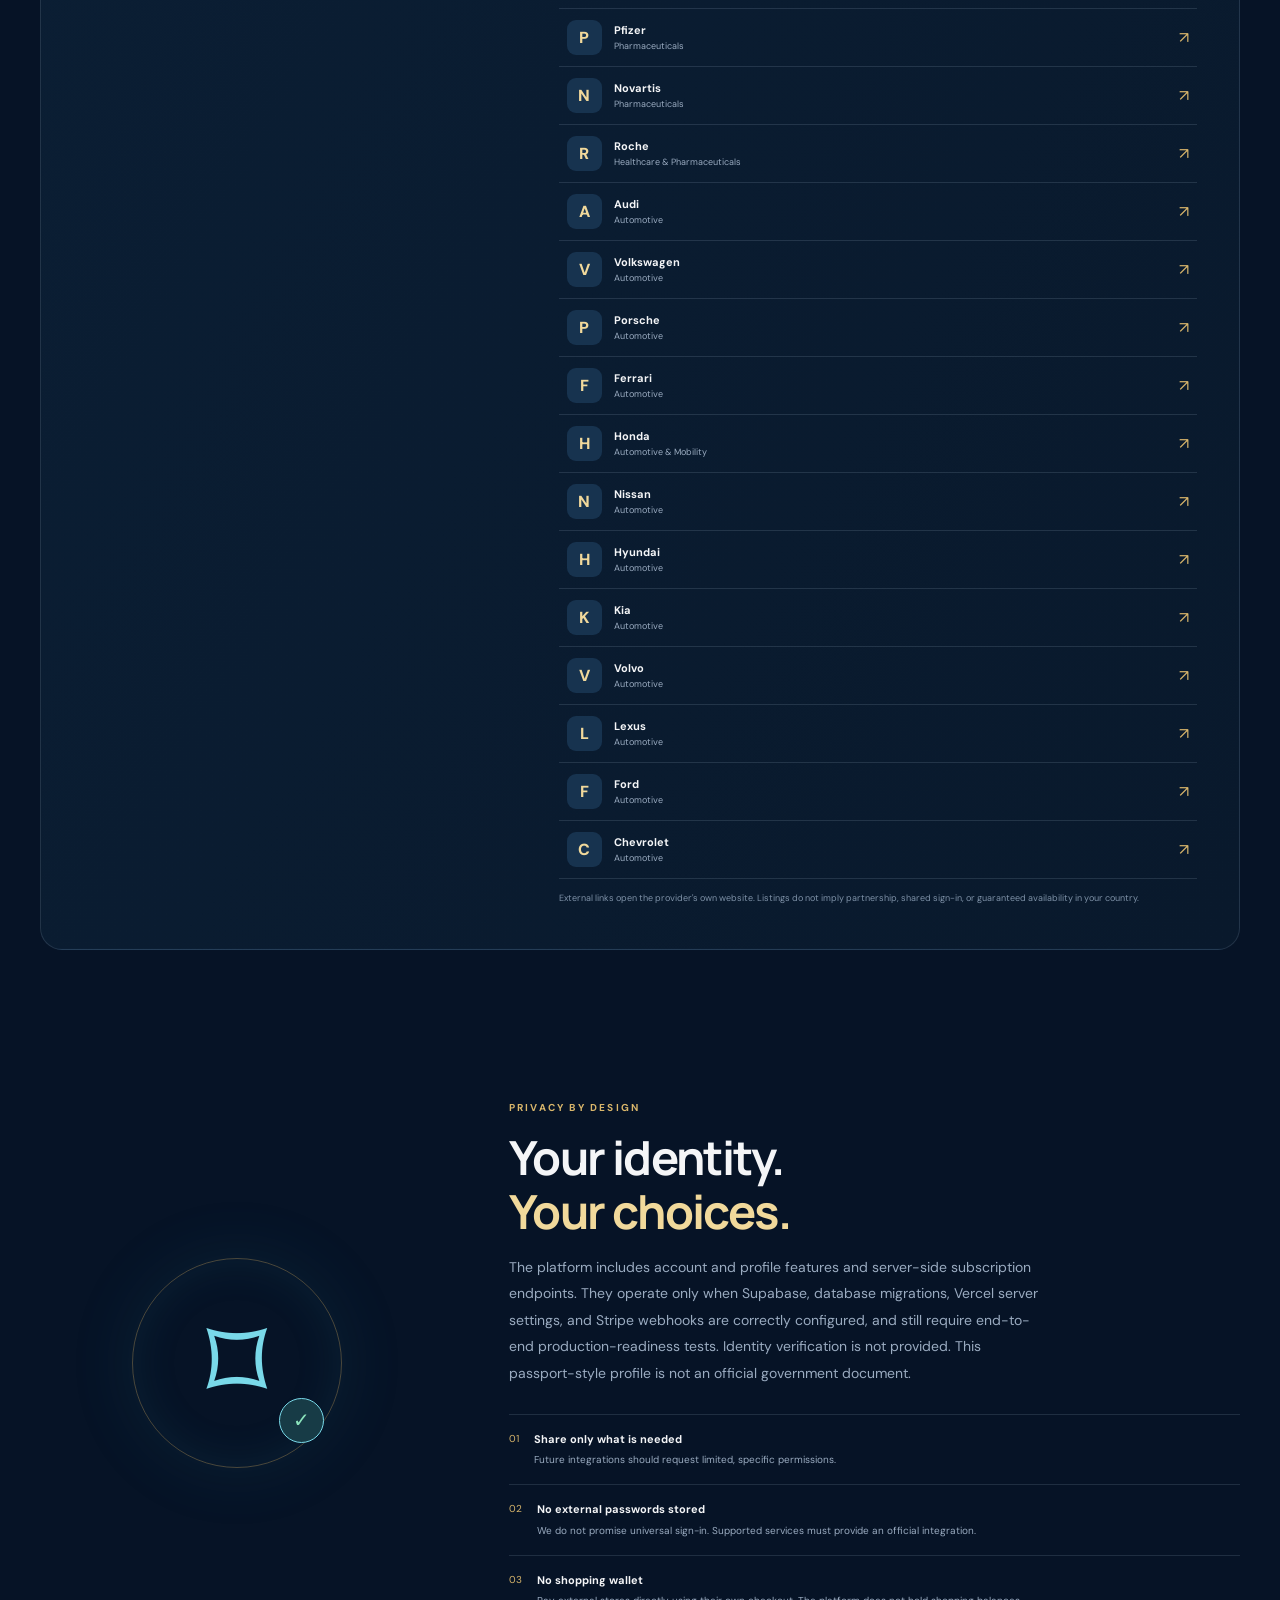
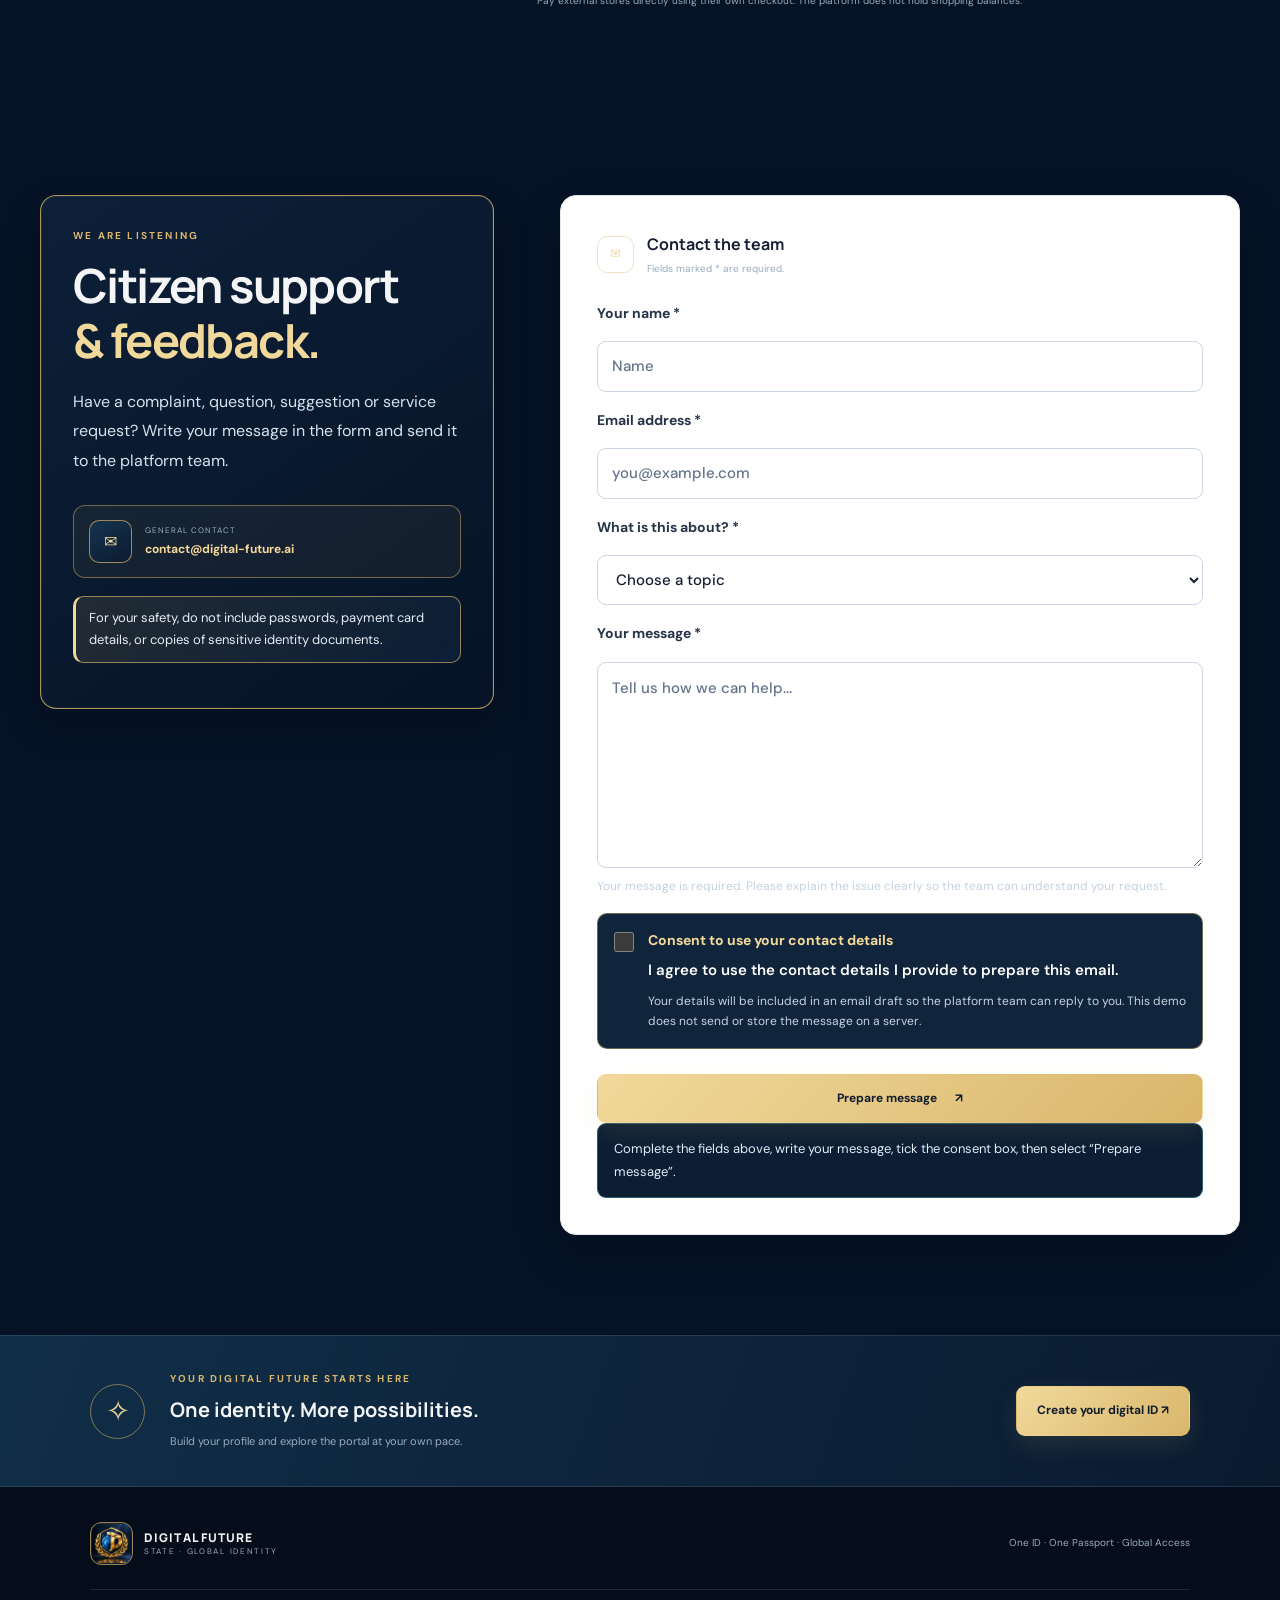
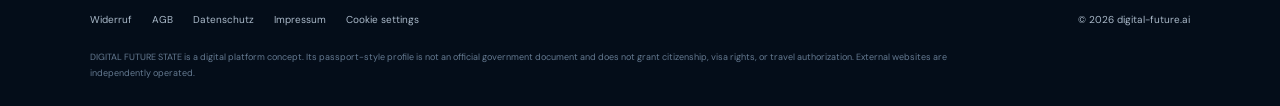
==== commit 5af93504: "feat: connect Nexora and HELP-ME from digital future portal" ====
--- a/index.html
+++ b/index.html
@@ -18,7 +18,7 @@
 <header class="site-header">
   <a class="brand" href="#home" aria-label="Digital Future State home"><span class="brand-mark"><img src="/dfs-gold-emblem.png" alt="" width="39" height="39"></span><span class="brand-copy"><b>DIGITAL FUTURE</b><small>STATE · GLOBAL IDENTITY</small></span></a>
   <button class="menu-toggle" id="menuToggle" aria-label="Open navigation" aria-expanded="false">☰</button>
-  <nav id="mainNav"><label class="language-control" aria-label="Choose interface language"><span>◎</span><select id="languageSelect" aria-label="Interface language"><option value="en">English</option><option value="de">Deutsch</option><option value="ar">العربية</option><option value="fr">Français</option><option value="es">Español</option><option value="tr">Türkçe</option><option value="it">Italiano</option><option value="pt">Português</option><option value="ru">Русский</option><option value="zh">中文</option></select></label><a href="#plans"><span data-i18n="navPassport">Digital passport</span></a><a href="/account/">My digital passport</a><a href="/account/auth.html">Sign in / Register</a><a href="#citizen">Citizen file</a><a href="#ecosystem"><span data-i18n="navPortal">Global portal</span></a><a href="/integrations/priority-ten.html">Priority integrations · 10 services</a><a href="/integrations/">Integration pilot · 20 providers</a><a href="/integrations/global-directory.html">Global directory · 120 new candidates</a><a href="#security"><span data-i18n="navSecurity">Security</span></a><a href="#contact"><span data-i18n="navContact">Contact</span></a><button class="btn btn-small btn-outline" data-scroll="#plans">Get started <span>↗</span></button></nav>
+  <nav id="mainNav"><label class="language-control" aria-label="Choose interface language"><span>◎</span><select id="languageSelect" aria-label="Interface language"><option value="en">English</option><option value="de">Deutsch</option><option value="ar">العربية</option><option value="fr">Français</option><option value="es">Español</option><option value="tr">Türkçe</option><option value="it">Italiano</option><option value="pt">Português</option><option value="ru">Русский</option><option value="zh">中文</option></select></label><a href="#plans"><span data-i18n="navPassport">Digital passport</span></a><a href="/account/">My digital passport</a><a href="/account/auth.html">Sign in / Register</a><a href="#citizen">Citizen file</a><a href="#ecosystem"><span data-i18n="navPortal">Global portal</span></a><a href="#our-platforms">Our platforms</a><a href="/integrations/priority-ten.html">Priority integrations · 10 services</a><a href="/integrations/">Integration pilot · 20 providers</a><a href="/integrations/global-directory.html">Global directory · 120 new candidates</a><a href="#security"><span data-i18n="navSecurity">Security</span></a><a href="#contact"><span data-i18n="navContact">Contact</span></a><button class="btn btn-small btn-outline" data-scroll="#plans">Get started <span>↗</span></button></nav>
 </header>
 <main>
 <section class="hero section-wrap" id="home">
@@ -88,6 +88,28 @@
     </div>
 
 </section>
+<section class="section-wrap section-block connected-platforms-section" id="our-platforms">
+ <div class="section-heading"><div><div class="eyebrow">THE DIGITAL FUTURE ECOSYSTEM</div><h2>Our platforms. <span>One gateway.</span></h2></div><p class="muted">Open our dedicated platforms directly from DIGITAL FUTURE STATE. Each platform keeps its own services and sign-in until a secure shared-login integration is configured and tested.</p></div>
+ <div class="connected-platform-grid">
+  <article class="connected-platform-card nexora-platform">
+   <div class="connected-platform-top"><span class="connected-platform-icon" aria-hidden="true">N</span><span class="connected-platform-status">OFFICIAL PLATFORM LINK</span></div>
+   <p class="connected-platform-kicker">DIGITAL SERVICES · NEXORA</p>
+   <h3>NEXORA Online</h3>
+   <p>Visit the NEXORA platform for digital services and the next stage of our connected ecosystem.</p>
+   <a class="btn btn-gold connected-platform-link" href="https://www.nexoraonline.de/" target="_blank" rel="noopener noreferrer">Open NEXORA Online <span aria-hidden="true">↗</span></a>
+   <small class="connected-platform-url">www.nexoraonline.de</small>
+  </article>
+  <article class="connected-platform-card helpme-platform">
+   <div class="connected-platform-top"><span class="connected-platform-icon" aria-hidden="true">H</span><span class="connected-platform-status">OFFICIAL PLATFORM LINK</span></div>
+   <p class="connected-platform-kicker">AI SUPPORT · HELP-ME</p>
+   <h3>HELP-ME Account</h3>
+   <p>Continue to the HELP-ME login to access its account and AI support services.</p>
+   <a class="btn btn-gold connected-platform-link" href="https://www.helpmey.net/login" target="_blank" rel="noopener noreferrer">Open HELP-ME Login <span aria-hidden="true">↗</span></a>
+   <small class="connected-platform-url">www.helpmey.net/login</small>
+  </article>
+ </div>
+ <p class="connected-platform-note"><span aria-hidden="true">◇</span> These links connect the user journey between our websites. A single account across all platforms is not enabled by these links alone; shared authentication must be configured and tested separately.</p>
+</section>
 <section class="section-wrap section-block ecosystem-section" id="ecosystem">
  <div class="section-heading"><div><div class="eyebrow"><span data-i18n="globalEyebrow">THE GLOBAL PORTAL</span></div><h2 data-i18n-html="globalTitle">Explore a world of <span>possibilities.</span></h2></div><p class="muted">Discover external services by category. Listings are for discovery only and do not imply a partnership or shared sign-in.</p></div>
  <div class="category-grid">
--- a/styles.css
+++ b/styles.css
@@ -349,3 +349,7 @@
 @media(max-width:760px){
   .contact-section .contact-intro{padding:21px 17px}
 }
+
+
+/* Trial period notice: consistent DIGITAL FUTURE STATE navy and gold styling. */
+.trial-banner{position:relative;z-index:25;display:flex;justify-content:center;align-items:center;gap:14px;flex-wrap:wrap;padding:10px 18px;background:linear-gradient(100deg,#0b1b30 0%,#173552 50%,#0b1b30 100%);border-bottom:1px solid rgba(217,182,107,.8);color:#f4f5f7;text-align:center;font-size:12px;line-height:1.6;letter-spacing:.02em}.trial-banner-label{color:#f1d99b;font-weight:800;letter-spacing:.15em}.trial-banner strong{color:#f1d99b;font-weight:800;white-space:nowrap}.trial-banner-ar{padding-left:13px;border-left:1px solid rgba(217,182,107,.45);color:#e3eaf3}@media(max-width:600px){.trial-banner{gap:5px;padding:9px 12px;font-size:11px}.trial-banner-ar{width:100%;padding-left:0;border-left:0}}
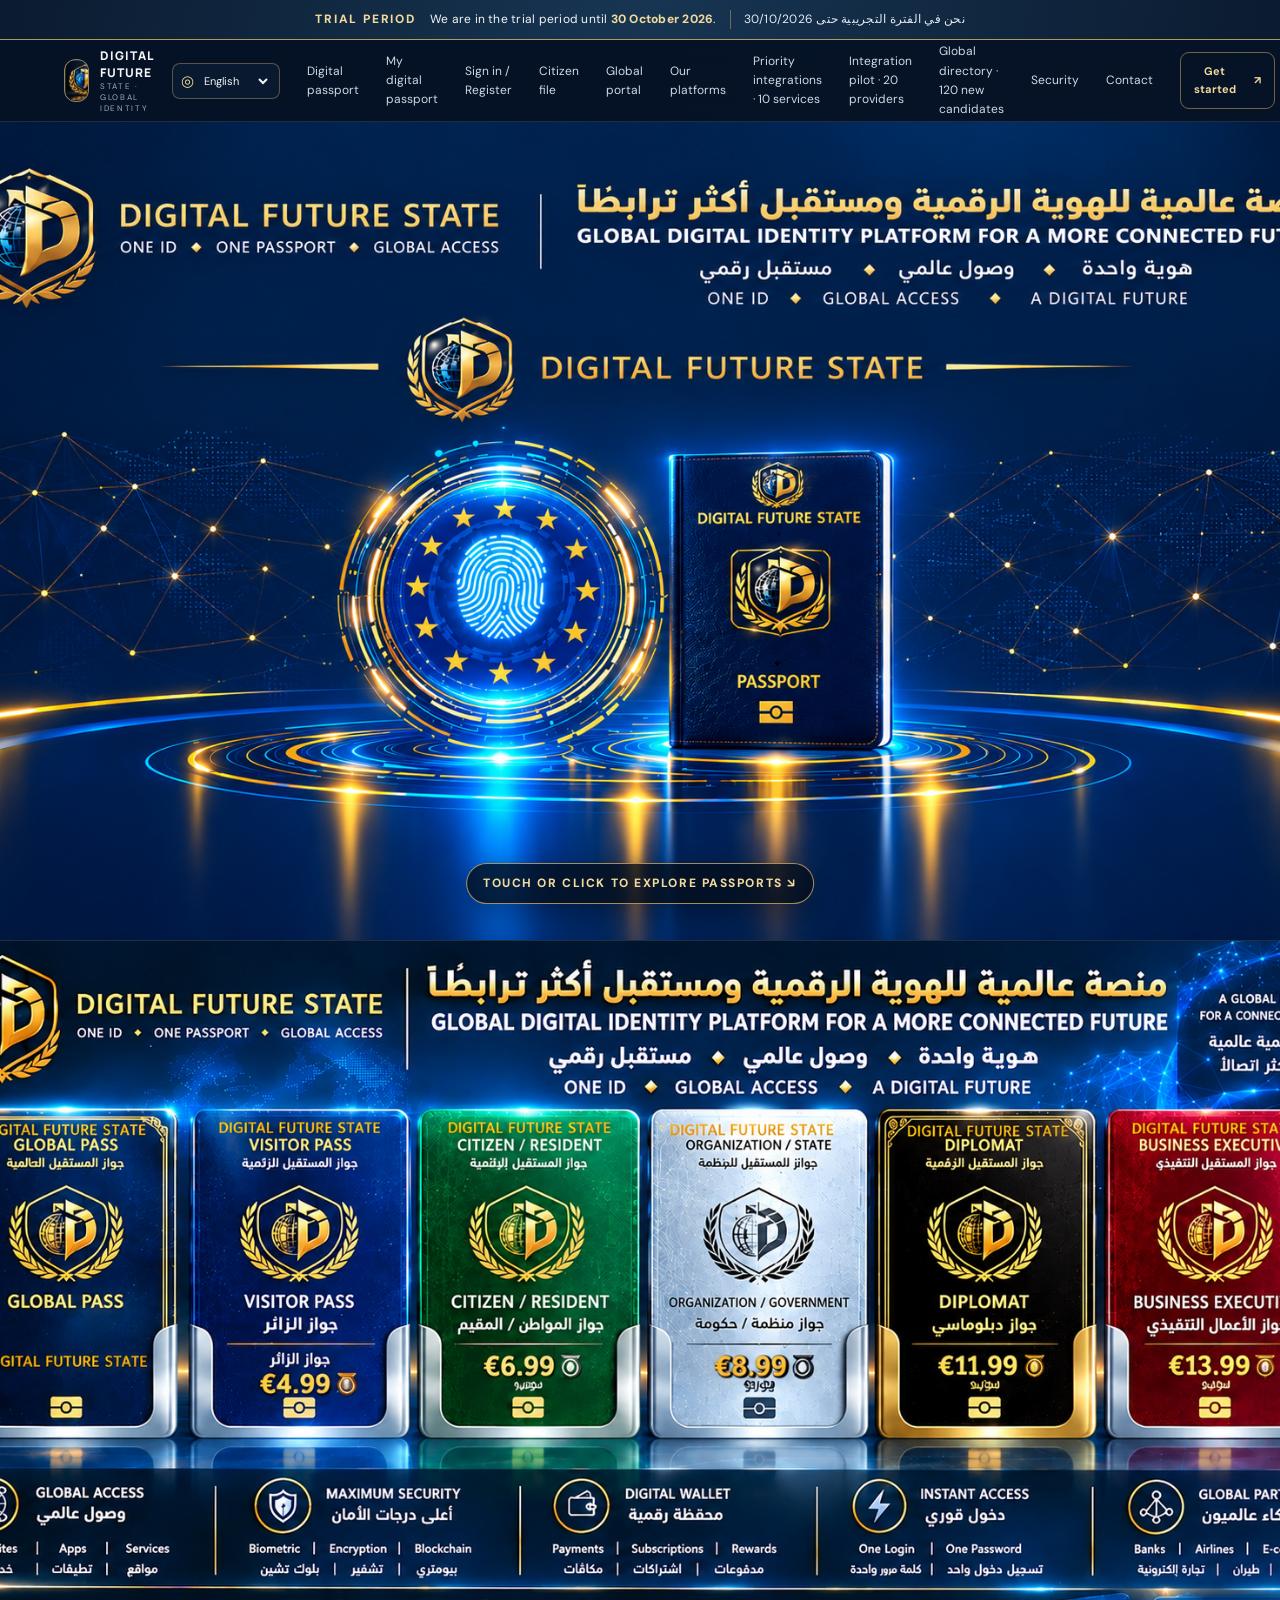
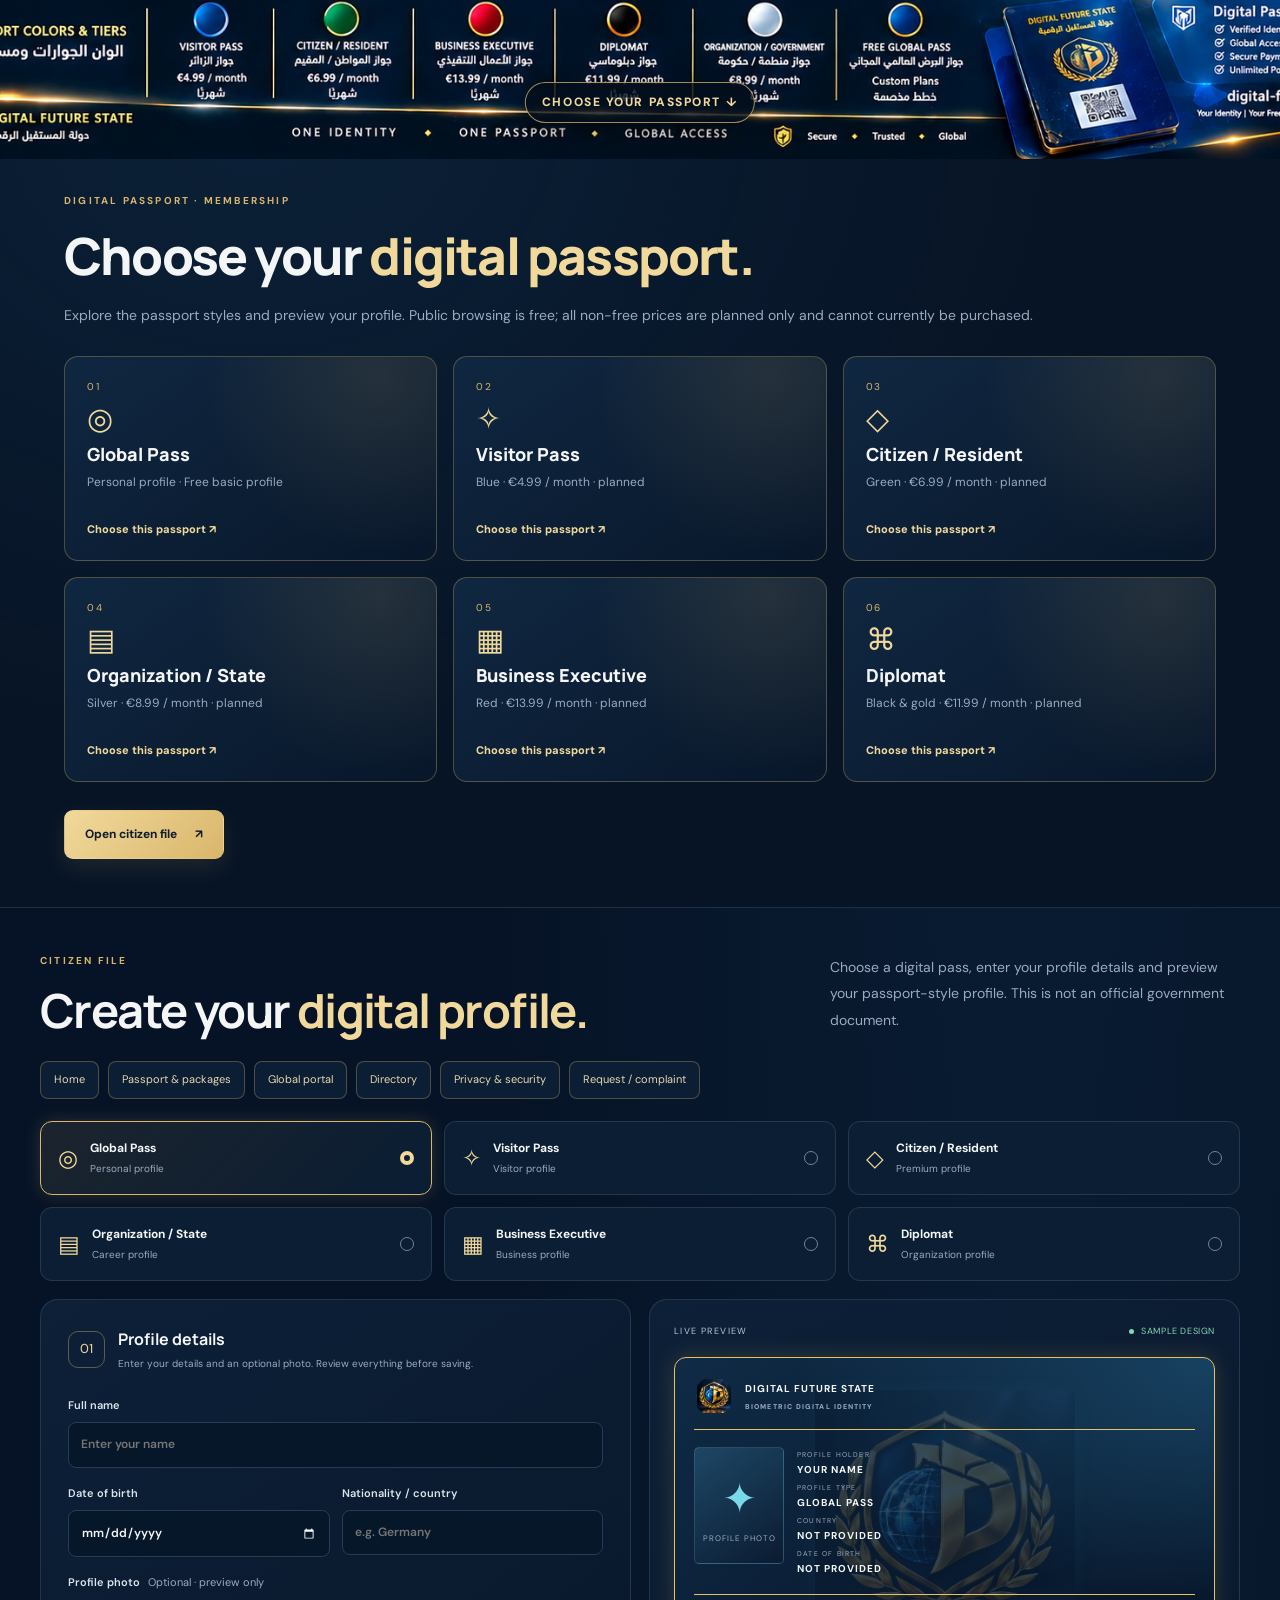
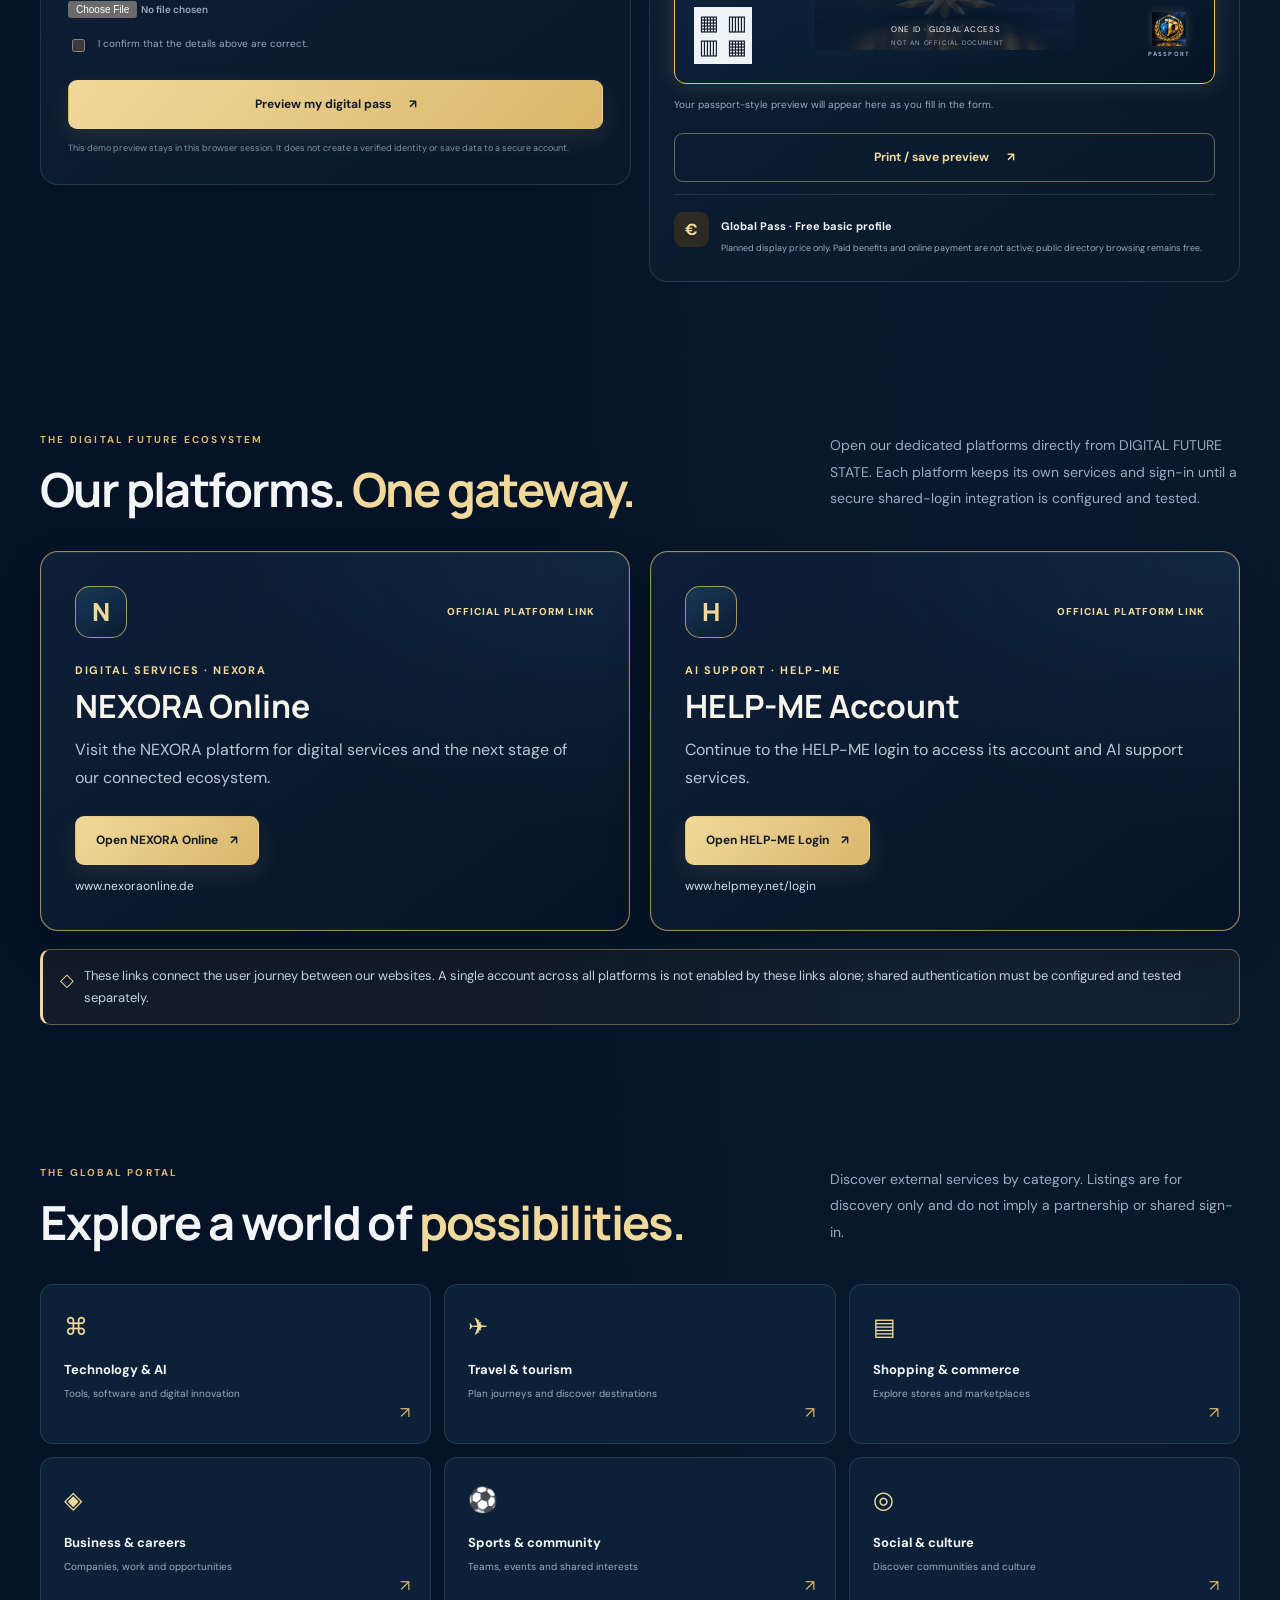
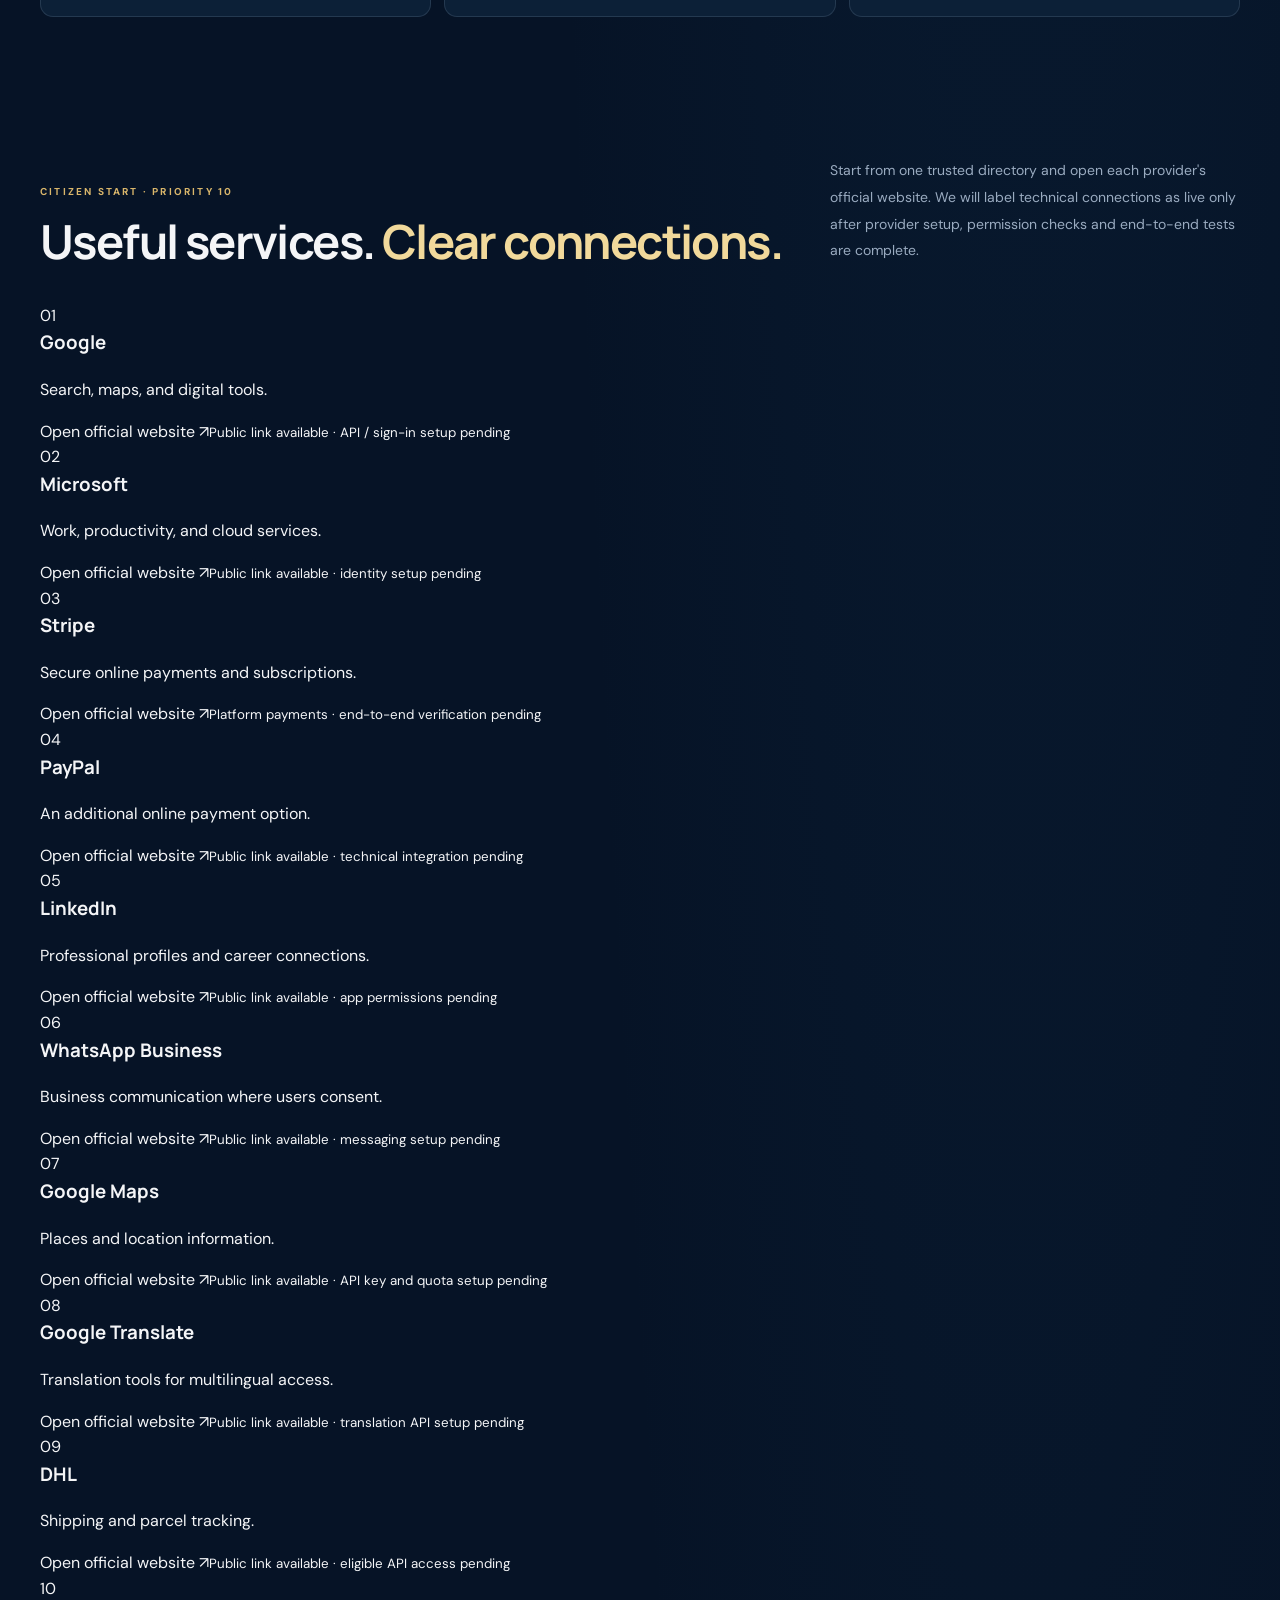
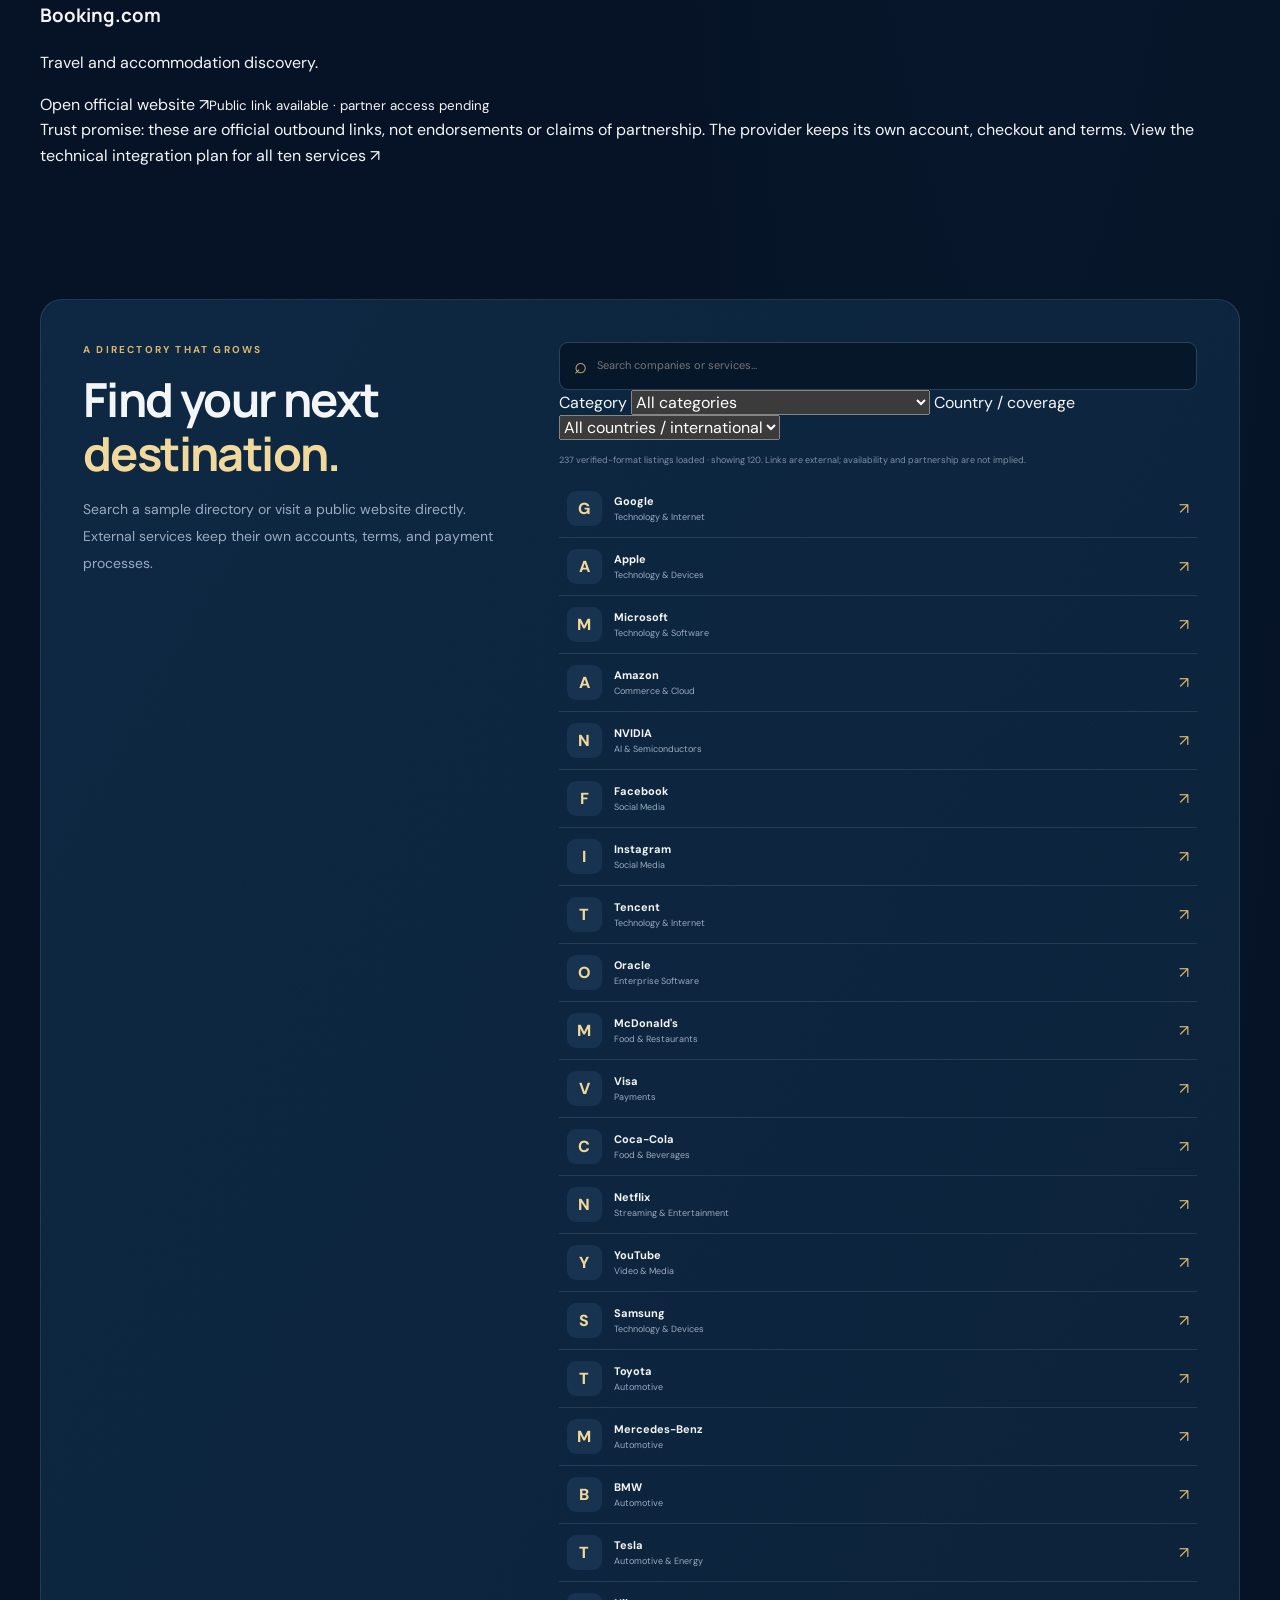
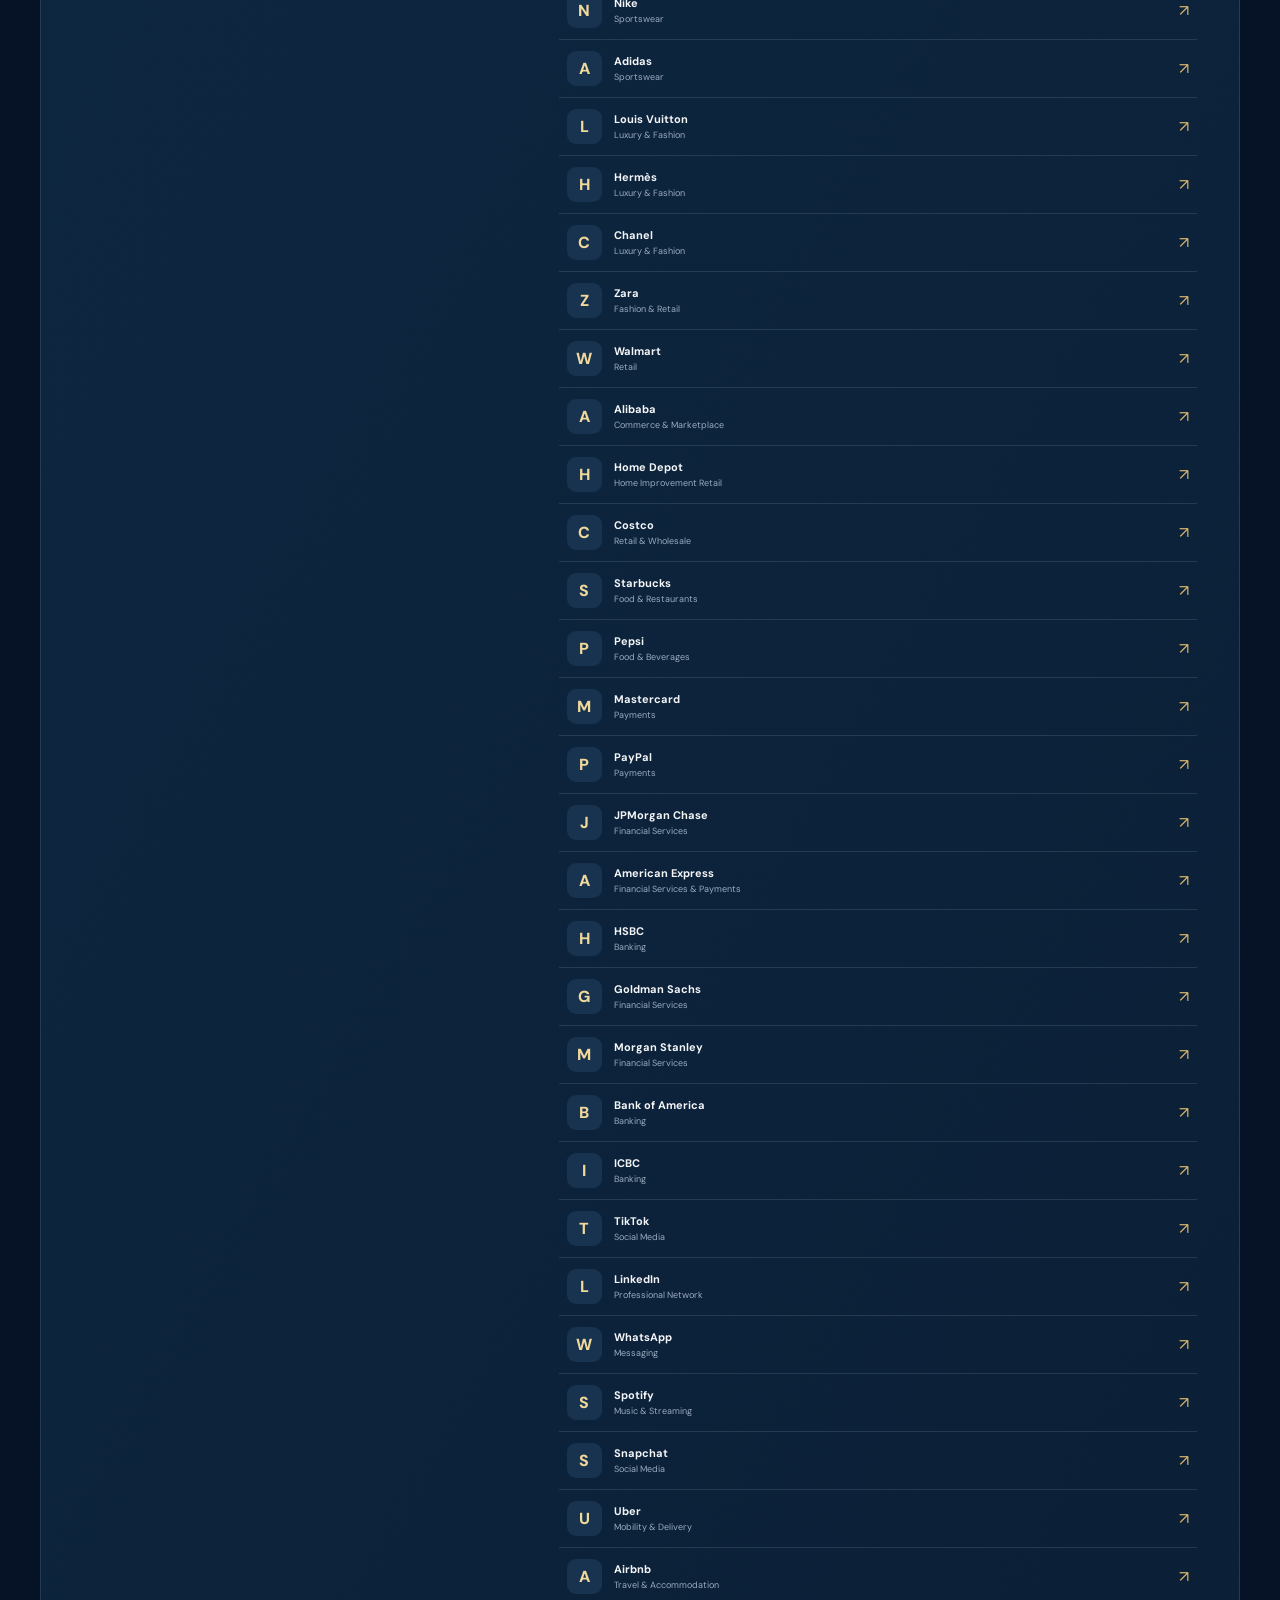
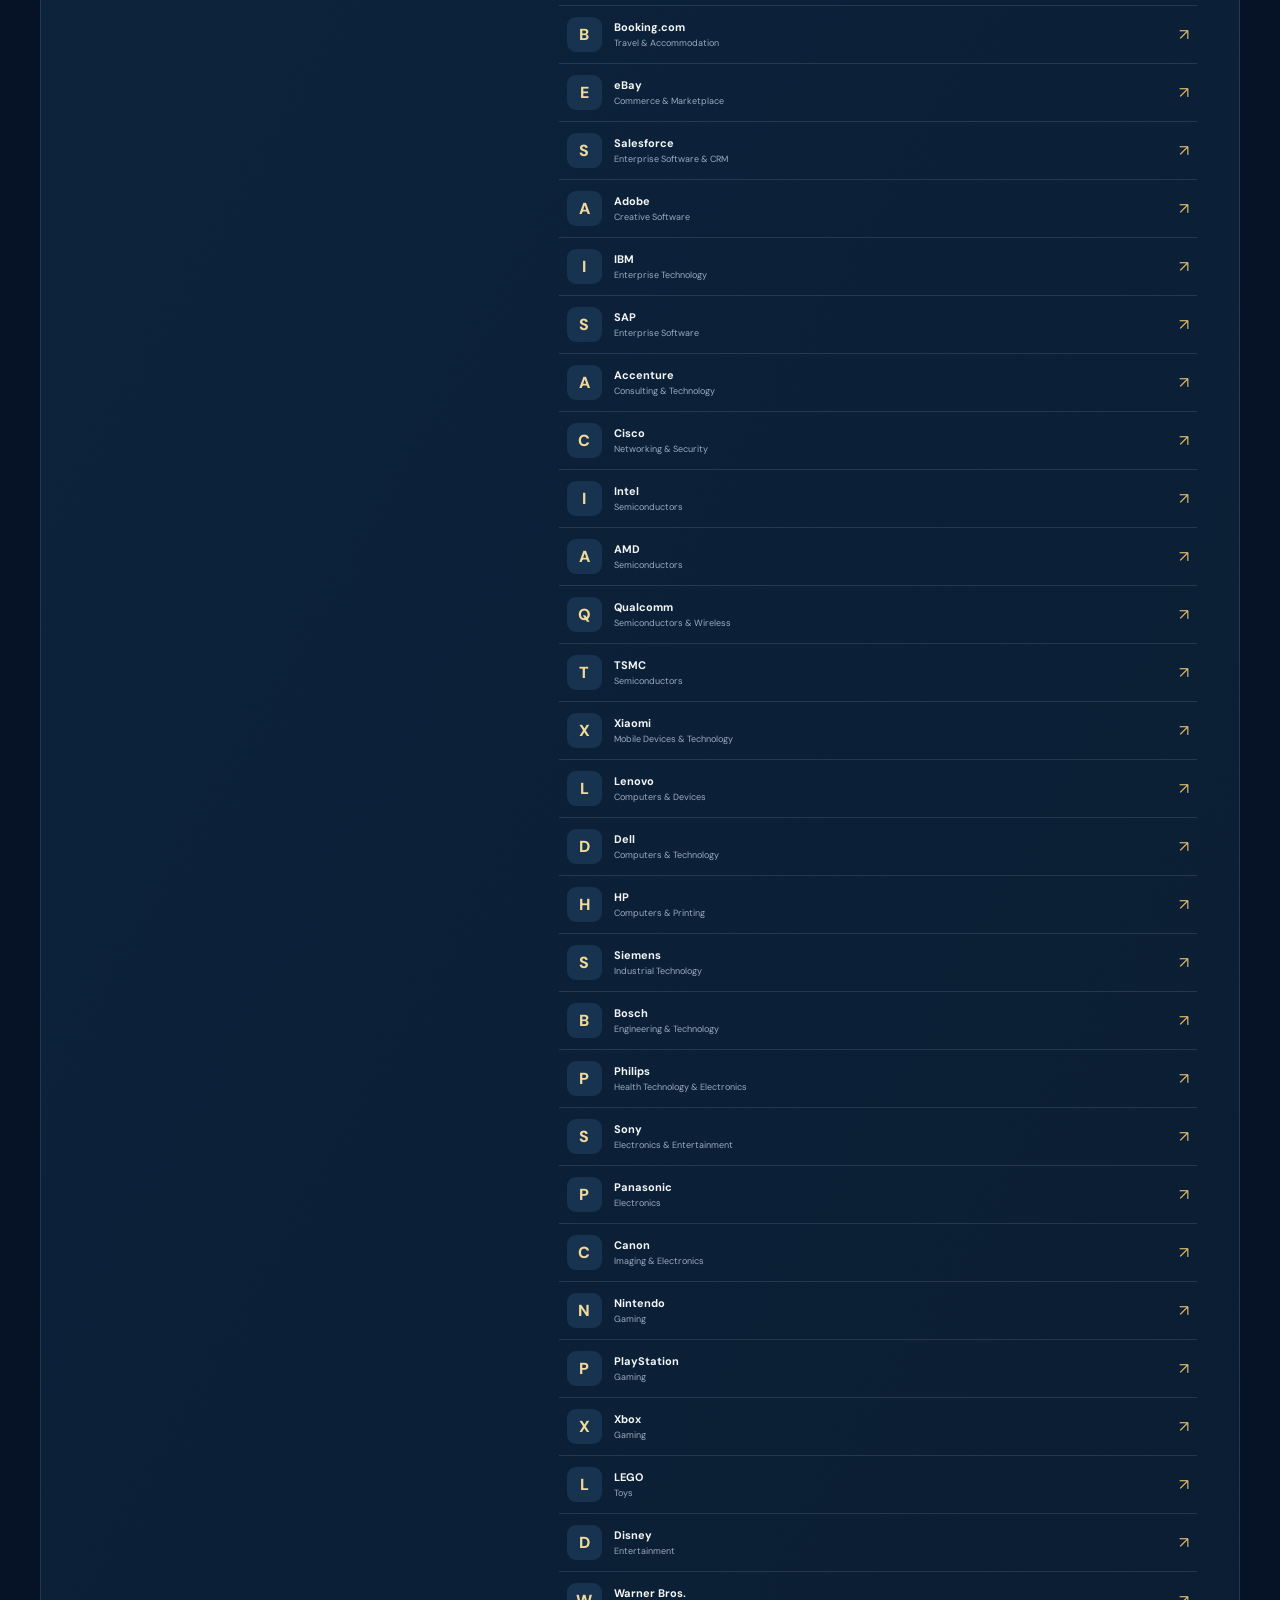
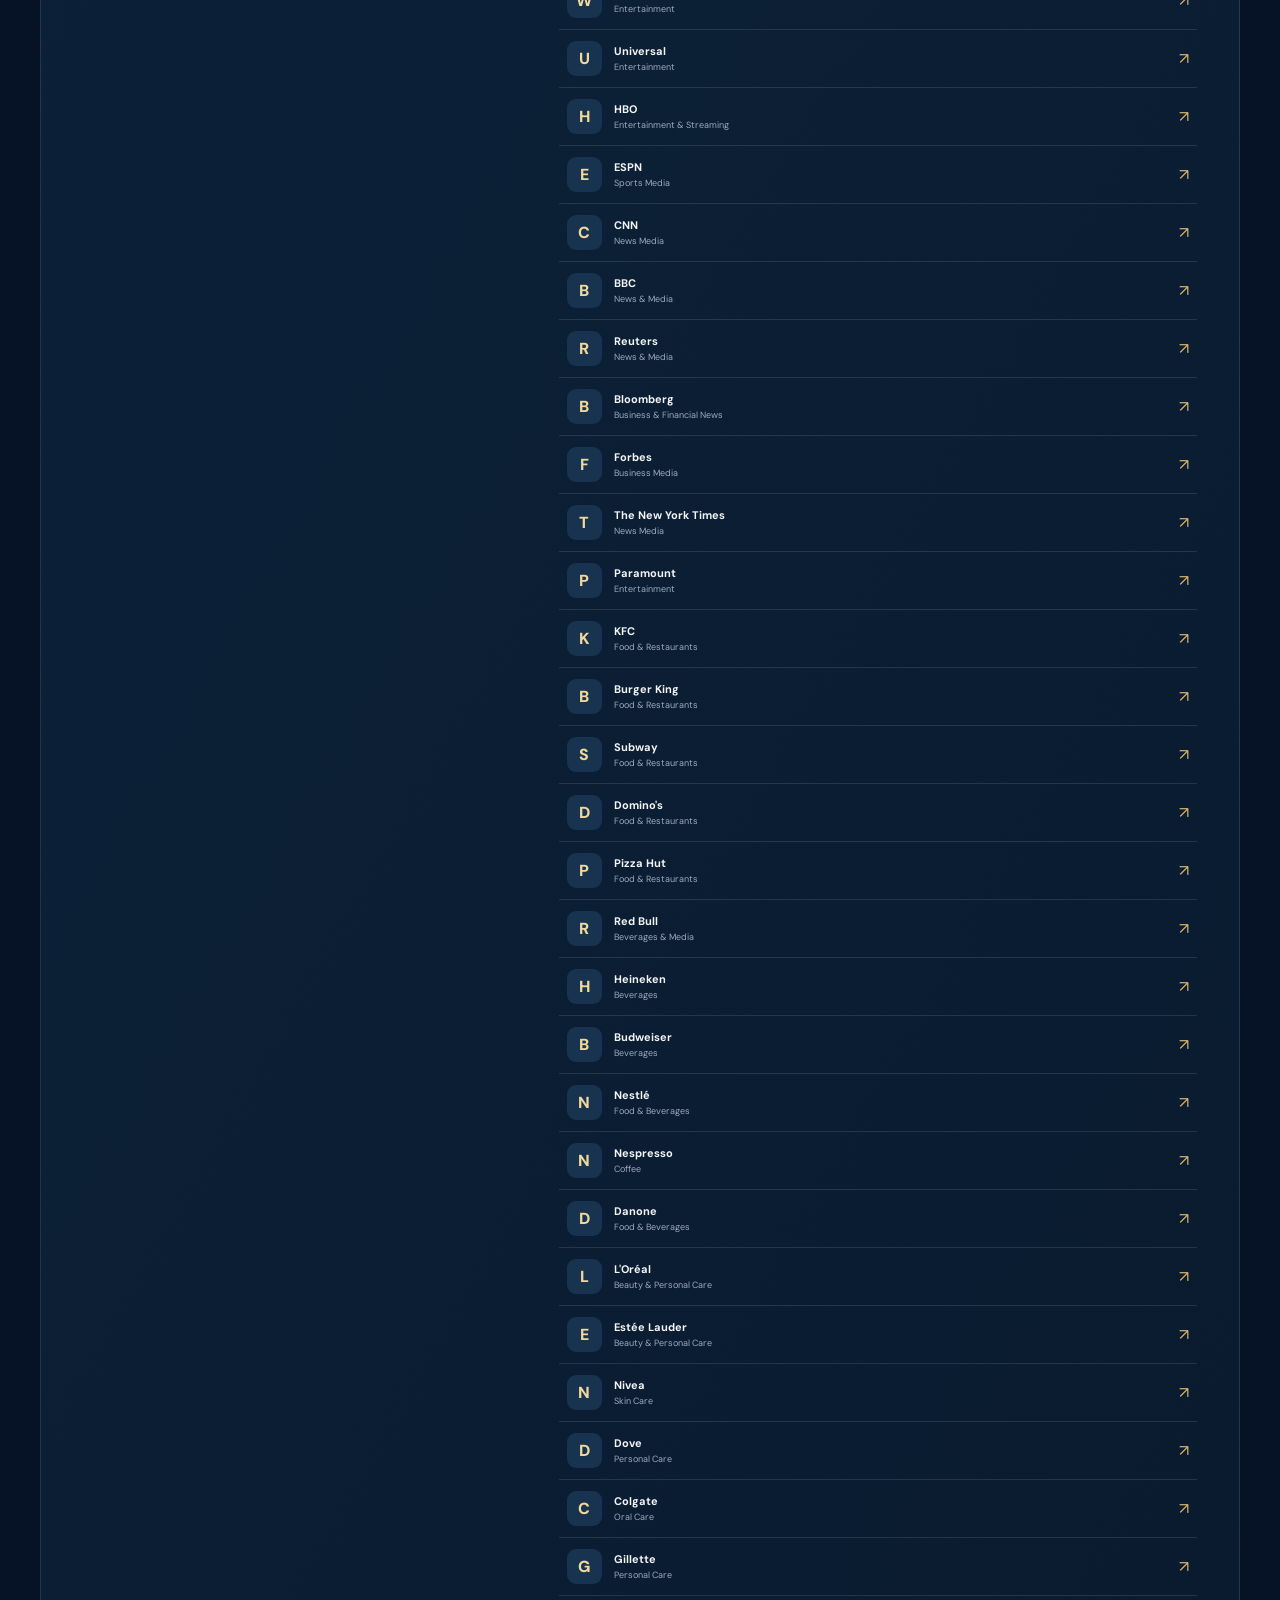
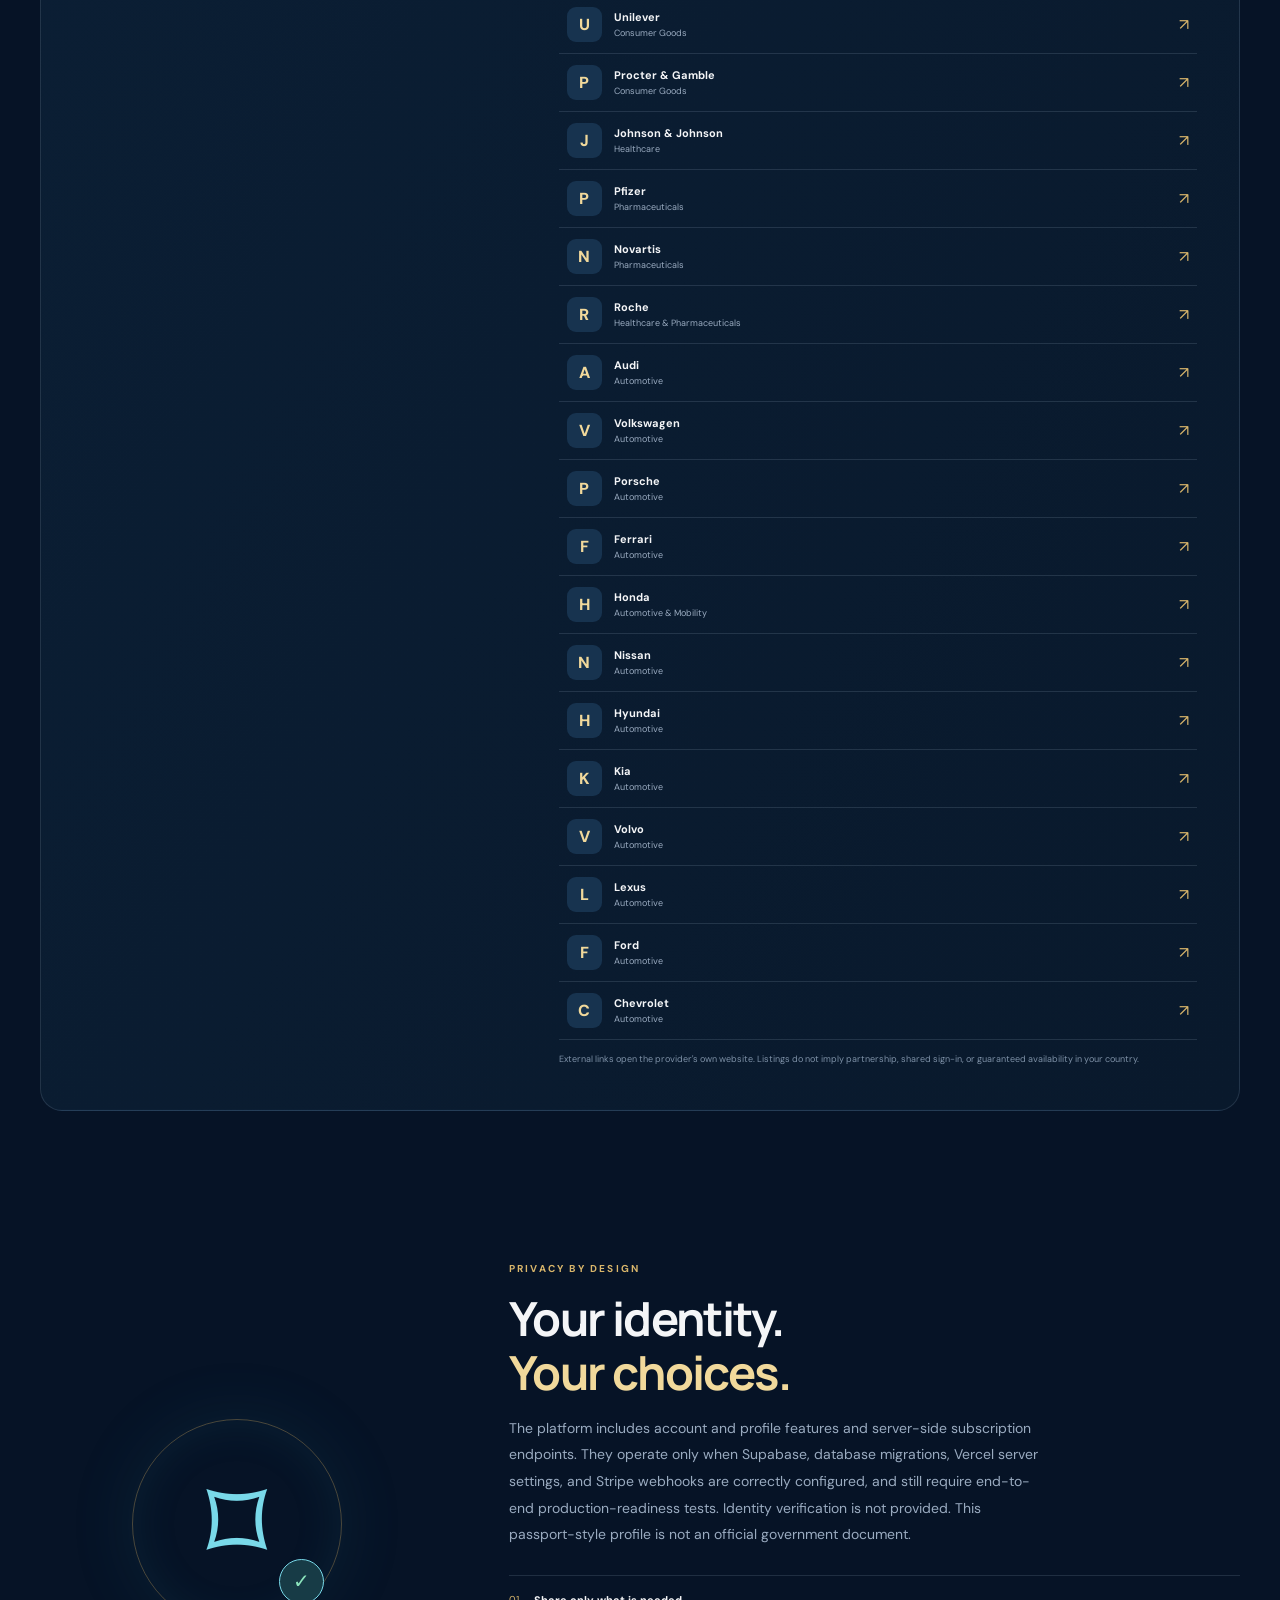
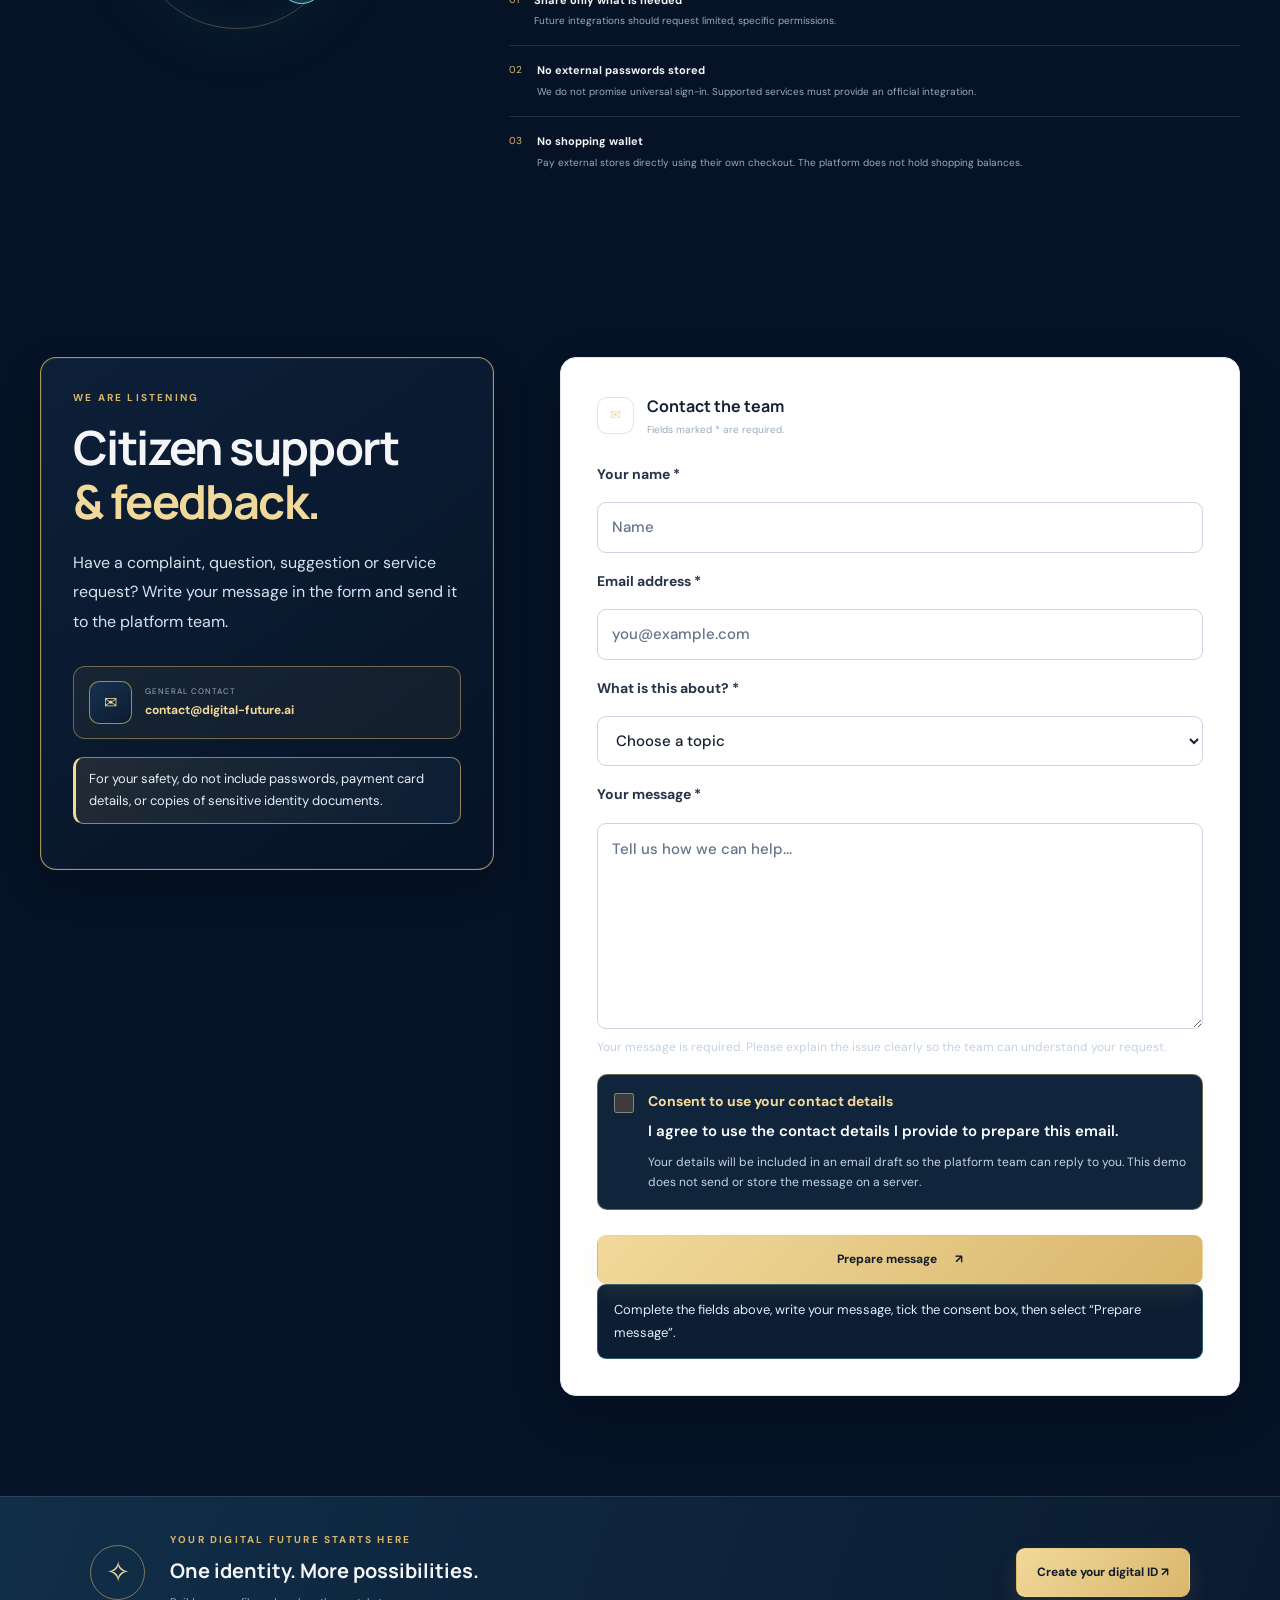
==== commit 46ce334a: "feat: surface priority ten services for citizens" ====
--- a/index.html
+++ b/index.html
@@ -121,6 +121,22 @@
   <a class="category-card" href="#directory"><span>◎</span><b>Social & culture</b><small>Discover communities and culture</small><i>↗</i></a>
  </div>
 </section>
+<section class="section-wrap section-block priority-services-section" id="citizen-services">
+ <div class="section-heading"><div><div class="eyebrow">CITIZEN START · PRIORITY 10</div><h2>Useful services. <span>Clear connections.</span></h2></div><p class="muted">Start from one trusted directory and open each provider's official website. We will label technical connections as live only after provider setup, permission checks and end-to-end tests are complete.</p></div>
+ <div class="priority-service-grid">
+  <article class="priority-service-card"><span class="priority-service-number">01</span><h3>Google</h3><p>Search, maps, and digital tools.</p><a href="https://www.google.com/" target="_blank" rel="noopener noreferrer">Open official website ↗</a><small>Public link available · API / sign-in setup pending</small></article>
+  <article class="priority-service-card"><span class="priority-service-number">02</span><h3>Microsoft</h3><p>Work, productivity, and cloud services.</p><a href="https://www.microsoft.com/" target="_blank" rel="noopener noreferrer">Open official website ↗</a><small>Public link available · identity setup pending</small></article>
+  <article class="priority-service-card"><span class="priority-service-number">03</span><h3>Stripe</h3><p>Secure online payments and subscriptions.</p><a href="https://stripe.com/" target="_blank" rel="noopener noreferrer">Open official website ↗</a><small>Platform payments · end-to-end verification pending</small></article>
+  <article class="priority-service-card"><span class="priority-service-number">04</span><h3>PayPal</h3><p>An additional online payment option.</p><a href="https://www.paypal.com/" target="_blank" rel="noopener noreferrer">Open official website ↗</a><small>Public link available · technical integration pending</small></article>
+  <article class="priority-service-card"><span class="priority-service-number">05</span><h3>LinkedIn</h3><p>Professional profiles and career connections.</p><a href="https://www.linkedin.com/" target="_blank" rel="noopener noreferrer">Open official website ↗</a><small>Public link available · app permissions pending</small></article>
+  <article class="priority-service-card"><span class="priority-service-number">06</span><h3>WhatsApp Business</h3><p>Business communication where users consent.</p><a href="https://business.whatsapp.com/" target="_blank" rel="noopener noreferrer">Open official website ↗</a><small>Public link available · messaging setup pending</small></article>
+  <article class="priority-service-card"><span class="priority-service-number">07</span><h3>Google Maps</h3><p>Places and location information.</p><a href="https://maps.google.com/" target="_blank" rel="noopener noreferrer">Open official website ↗</a><small>Public link available · API key and quota setup pending</small></article>
+  <article class="priority-service-card"><span class="priority-service-number">08</span><h3>Google Translate</h3><p>Translation tools for multilingual access.</p><a href="https://translate.google.com/" target="_blank" rel="noopener noreferrer">Open official website ↗</a><small>Public link available · translation API setup pending</small></article>
+  <article class="priority-service-card"><span class="priority-service-number">09</span><h3>DHL</h3><p>Shipping and parcel tracking.</p><a href="https://www.dhl.com/" target="_blank" rel="noopener noreferrer">Open official website ↗</a><small>Public link available · eligible API access pending</small></article>
+  <article class="priority-service-card"><span class="priority-service-number">10</span><h3>Booking.com</h3><p>Travel and accommodation discovery.</p><a href="https://www.booking.com/" target="_blank" rel="noopener noreferrer">Open official website ↗</a><small>Public link available · partner access pending</small></article>
+ </div>
+ <p class="priority-services-note">Trust promise: these are official outbound links, not endorsements or claims of partnership. The provider keeps its own account, checkout and terms. <a href="/integrations/priority-ten.html">View the technical integration plan for all ten services ↗</a></p>
+</section>
 <section class="section-wrap section-block directory-section" id="directory">
  <div class="directory-panel"><div><div class="eyebrow">A DIRECTORY THAT GROWS</div><h2>Find your next<br><span>destination.</span></h2><p class="muted">Search a sample directory or visit a public website directly. External services keep their own accounts, terms, and payment processes.</p></div>
  <div class="directory-search">
--- a/styles.css
+++ b/styles.css
@@ -353,3 +353,20 @@
 
 /* Trial period notice: consistent DIGITAL FUTURE STATE navy and gold styling. */
 .trial-banner{position:relative;z-index:25;display:flex;justify-content:center;align-items:center;gap:14px;flex-wrap:wrap;padding:10px 18px;background:linear-gradient(100deg,#0b1b30 0%,#173552 50%,#0b1b30 100%);border-bottom:1px solid rgba(217,182,107,.8);color:#f4f5f7;text-align:center;font-size:12px;line-height:1.6;letter-spacing:.02em}.trial-banner-label{color:#f1d99b;font-weight:800;letter-spacing:.15em}.trial-banner strong{color:#f1d99b;font-weight:800;white-space:nowrap}.trial-banner-ar{padding-left:13px;border-left:1px solid rgba(217,182,107,.45);color:#e3eaf3}@media(max-width:600px){.trial-banner{gap:5px;padding:9px 12px;font-size:11px}.trial-banner-ar{width:100%;padding-left:0;border-left:0}}
+
+
+/* Connected platform cards: coordinated DIGITAL FUTURE STATE navy and gold. */
+.connected-platforms-section{scroll-margin-top:28px}
+.connected-platform-grid{display:grid;grid-template-columns:repeat(2,minmax(0,1fr));gap:20px;margin-top:26px}
+.connected-platform-card{position:relative;display:flex;flex-direction:column;align-items:flex-start;min-width:0;padding:clamp(22px,3vw,34px);border:1px solid rgba(217,182,107,.72);border-radius:18px;background:radial-gradient(ellipse at top right,rgba(40,88,127,.22),transparent 52%),linear-gradient(145deg,#0d2038 0%,#061326 100%);box-shadow:inset 0 0 0 1px rgba(241,217,155,.06),0 18px 42px rgba(0,0,0,.18)}
+.connected-platform-top{display:flex;align-items:center;justify-content:space-between;gap:12px;width:100%;margin-bottom:24px}
+.connected-platform-icon{display:grid;place-items:center;width:52px;height:52px;border:1px solid rgba(217,182,107,.78);border-radius:15px;background:linear-gradient(145deg,#173957,#0b1b30);color:#f1d99b;font:800 25px/1 Manrope,Arial,sans-serif}
+.connected-platform-status{color:#f1d99b;font-size:10px;font-weight:800;letter-spacing:.1em;text-align:right}
+.connected-platform-kicker{margin:0 0 8px;color:#f1d99b;font-size:11px;font-weight:700;letter-spacing:.15em}
+.connected-platform-card h3{margin:0 0 10px;color:#f7f4eb;font-size:clamp(24px,3vw,32px);line-height:1.2}
+.connected-platform-card>p:not(.connected-platform-kicker){margin:0 0 24px;max-width:46ch;color:#b8c6d8;line-height:1.75}
+.connected-platform-link{display:inline-flex;align-items:center;justify-content:center;gap:12px;max-width:100%;margin-top:auto;text-decoration:none}
+.connected-platform-url{display:block;margin-top:12px;color:#d5dfeb;font-size:12px;overflow-wrap:anywhere}
+.connected-platform-note{display:flex;align-items:flex-start;gap:10px;margin:18px 0 0;padding:15px 17px;border:1px solid rgba(217,182,107,.42);border-left:3px solid var(--gold2);border-radius:10px;background:rgba(217,182,107,.055);color:#c6d2e1;font-size:13px;line-height:1.7}
+.connected-platform-note>span{color:var(--gold2);font-size:18px}
+@media(max-width:700px){.connected-platform-grid{grid-template-columns:1fr;gap:14px}.connected-platform-card{padding:22px 18px}.connected-platform-top{margin-bottom:18px}.connected-platform-status{font-size:9px}.connected-platform-link{width:100%}}
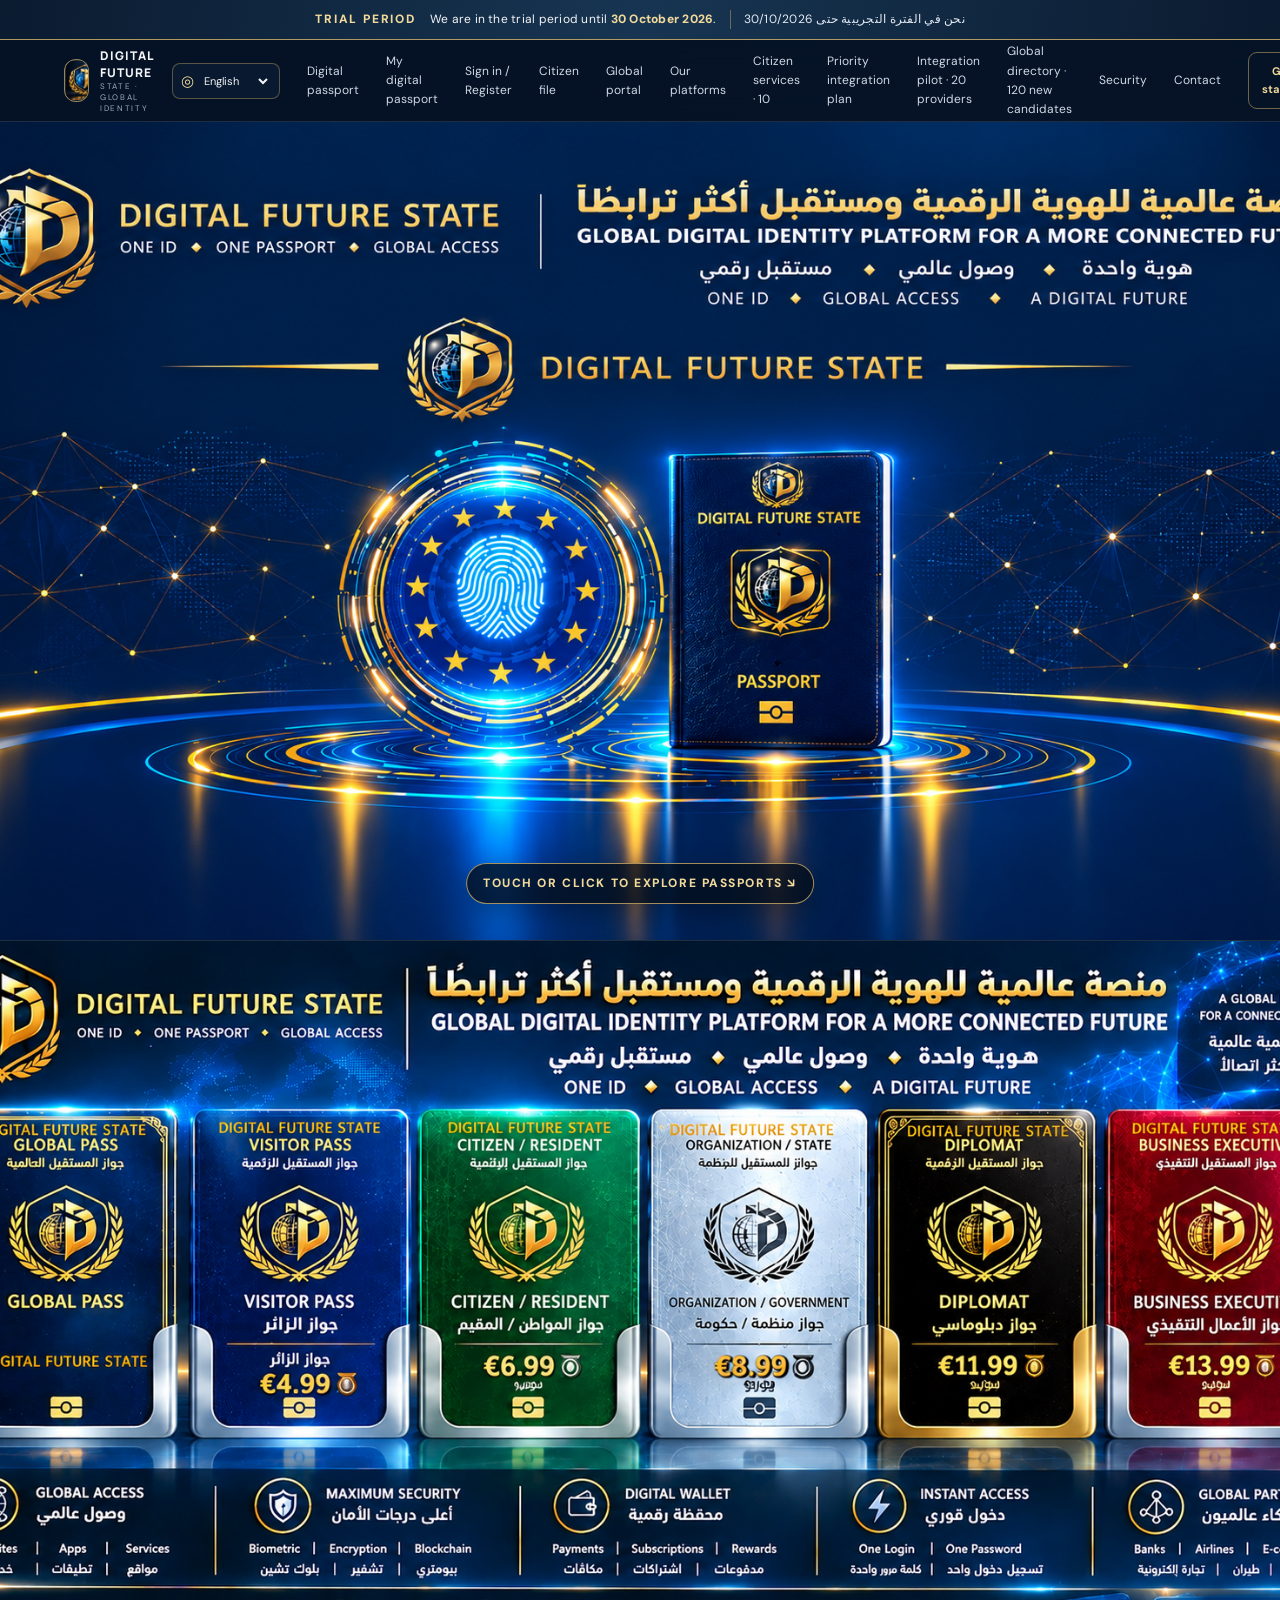
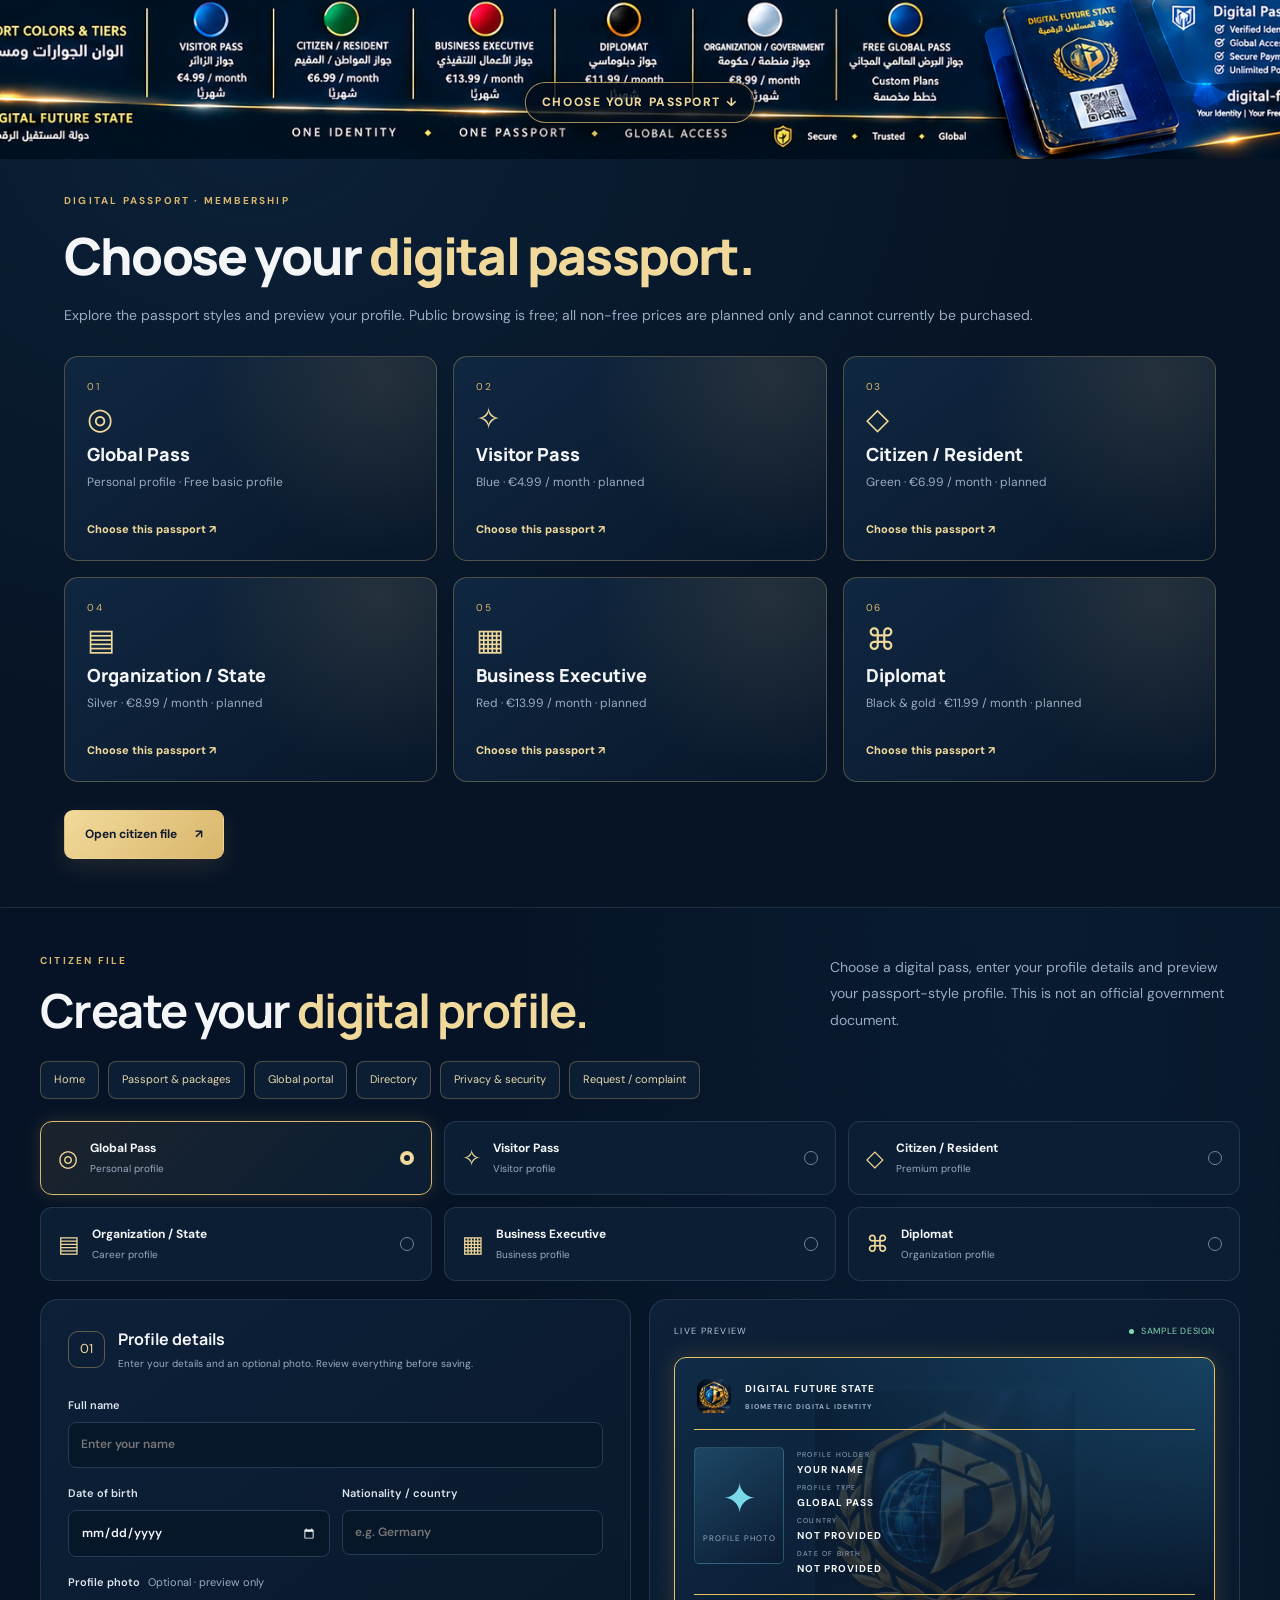
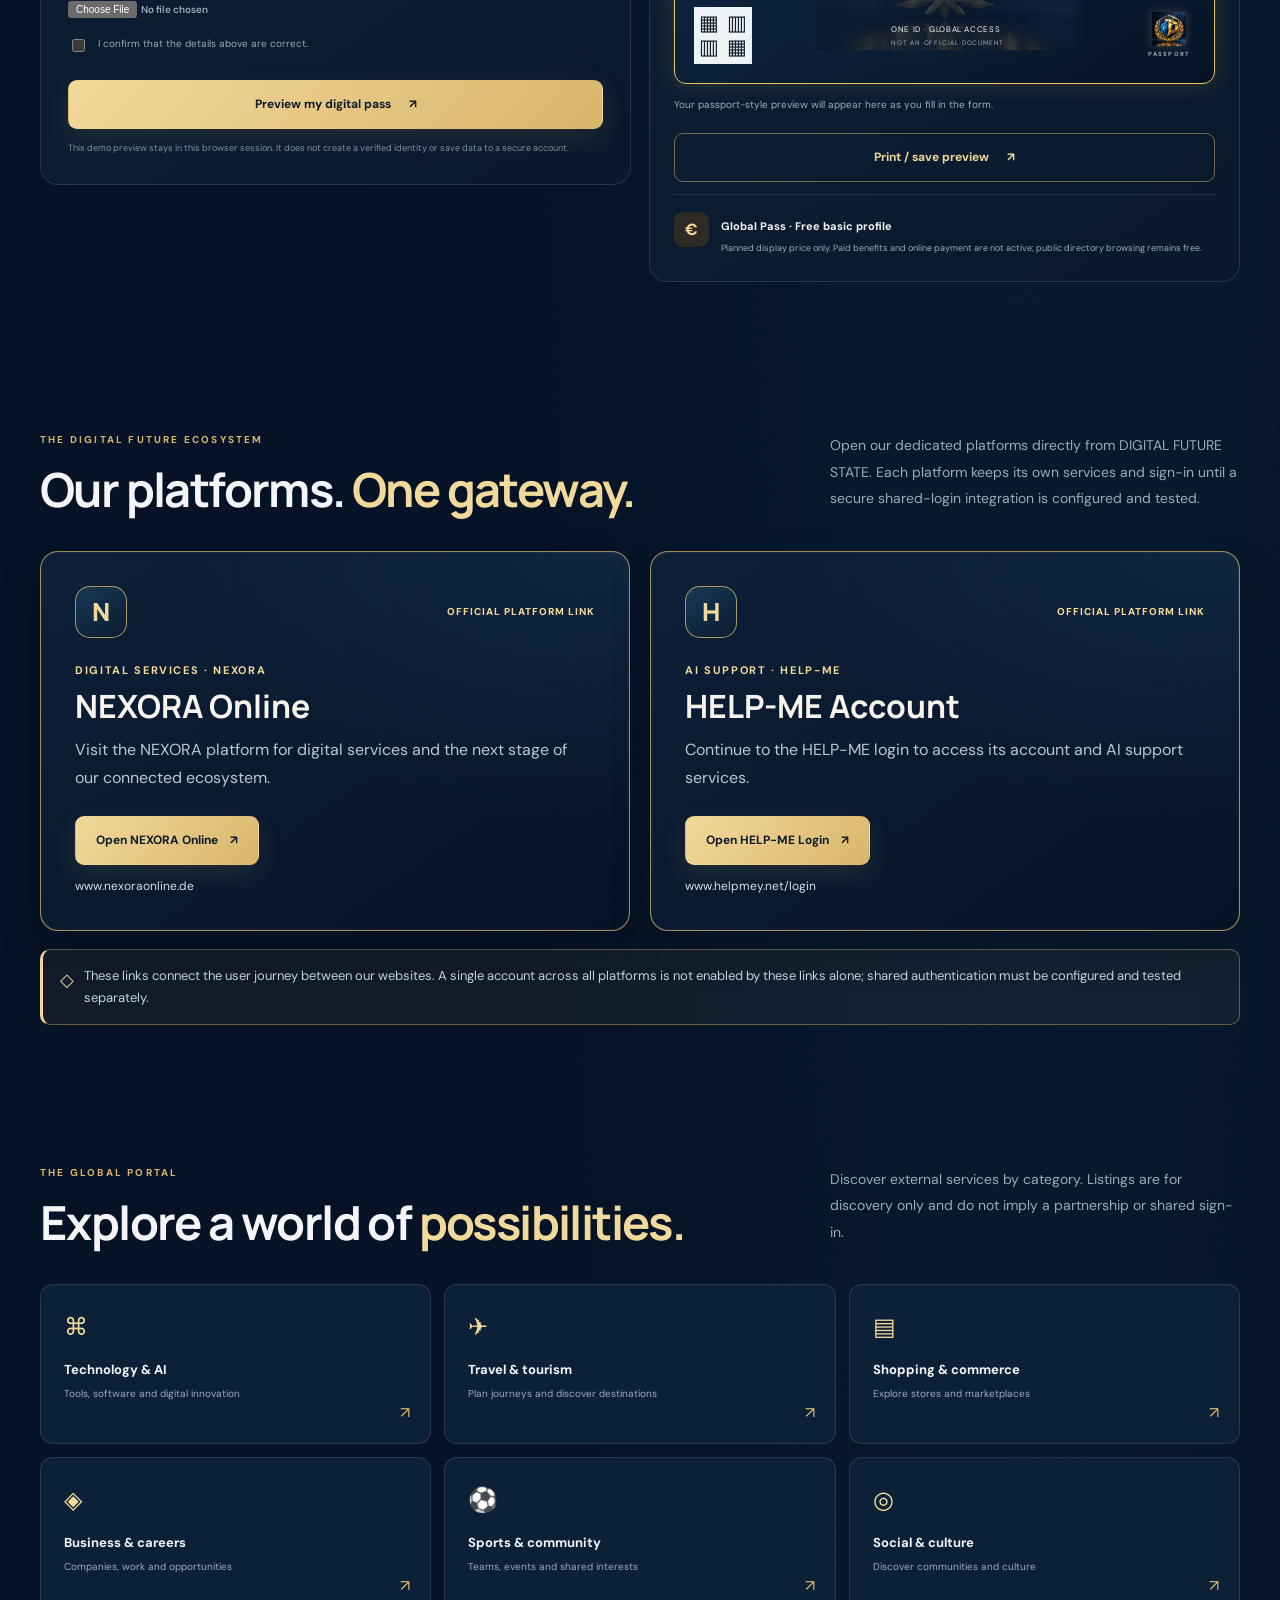
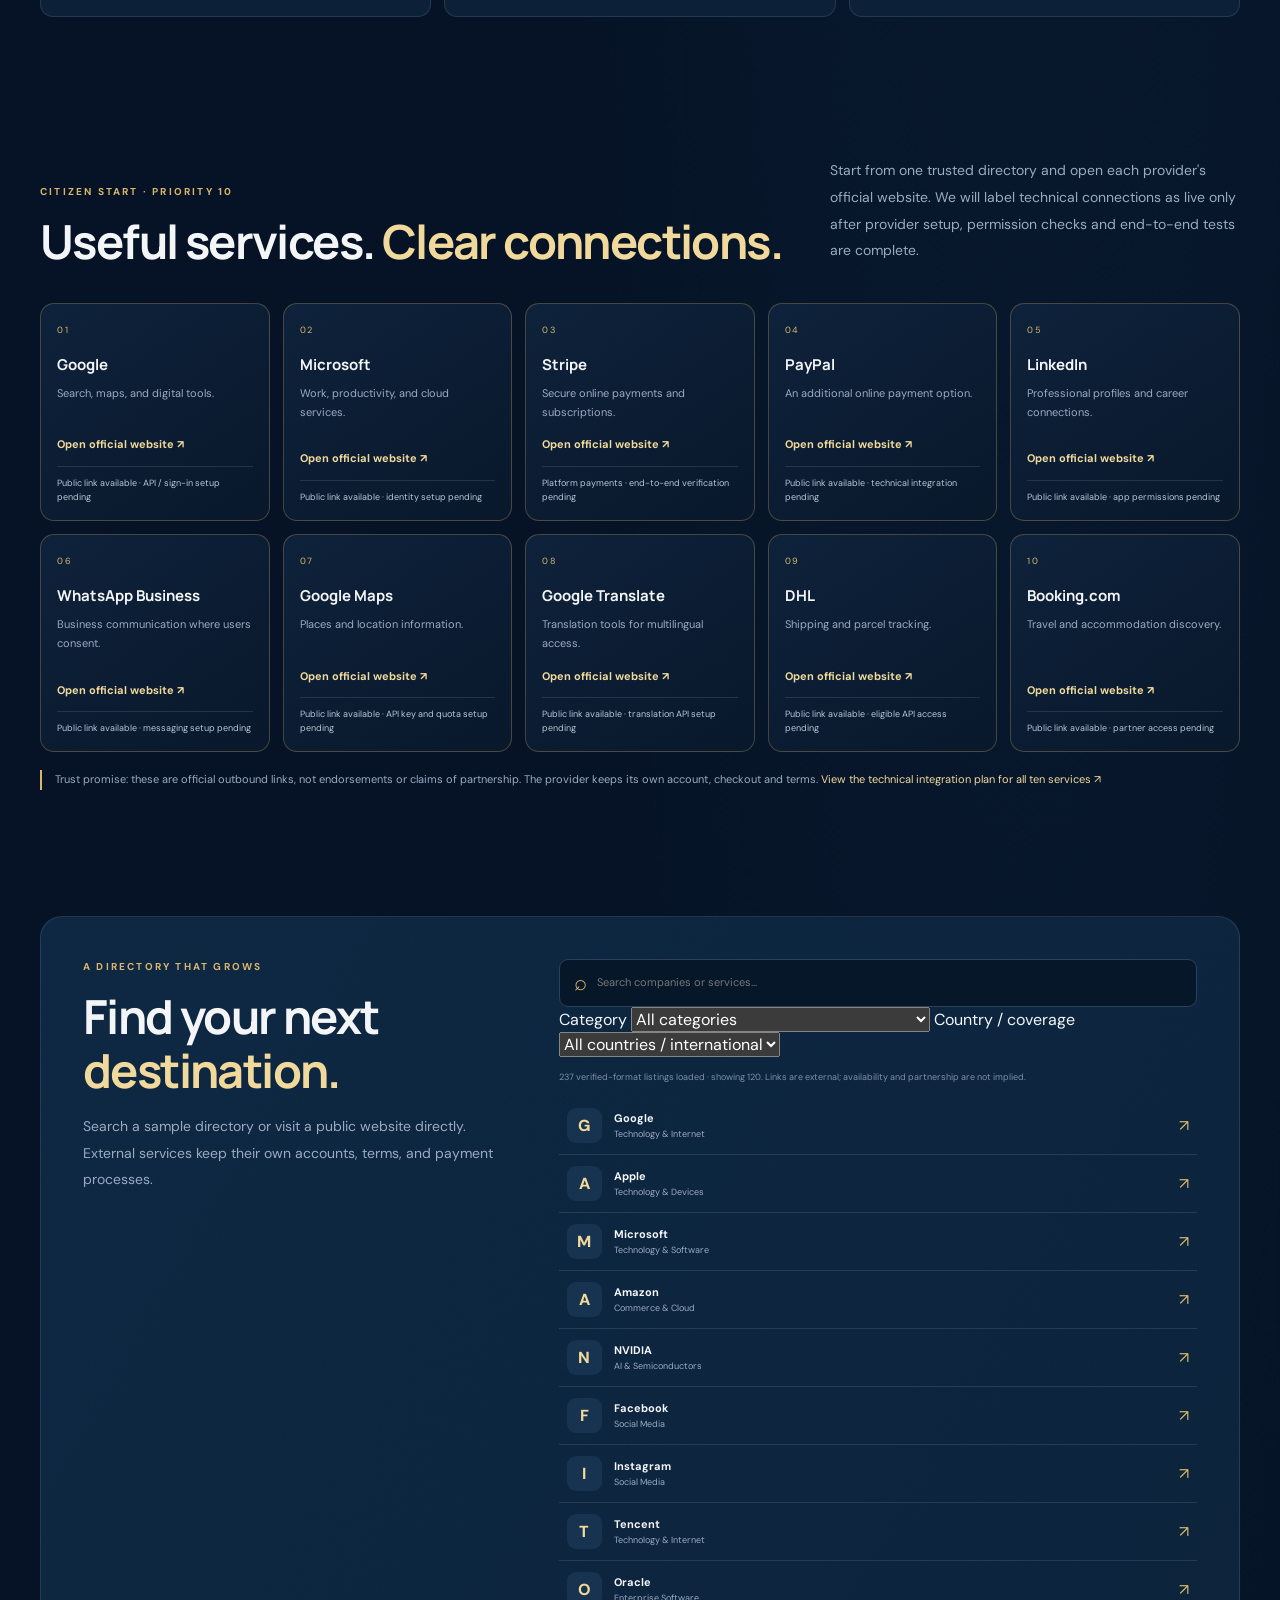
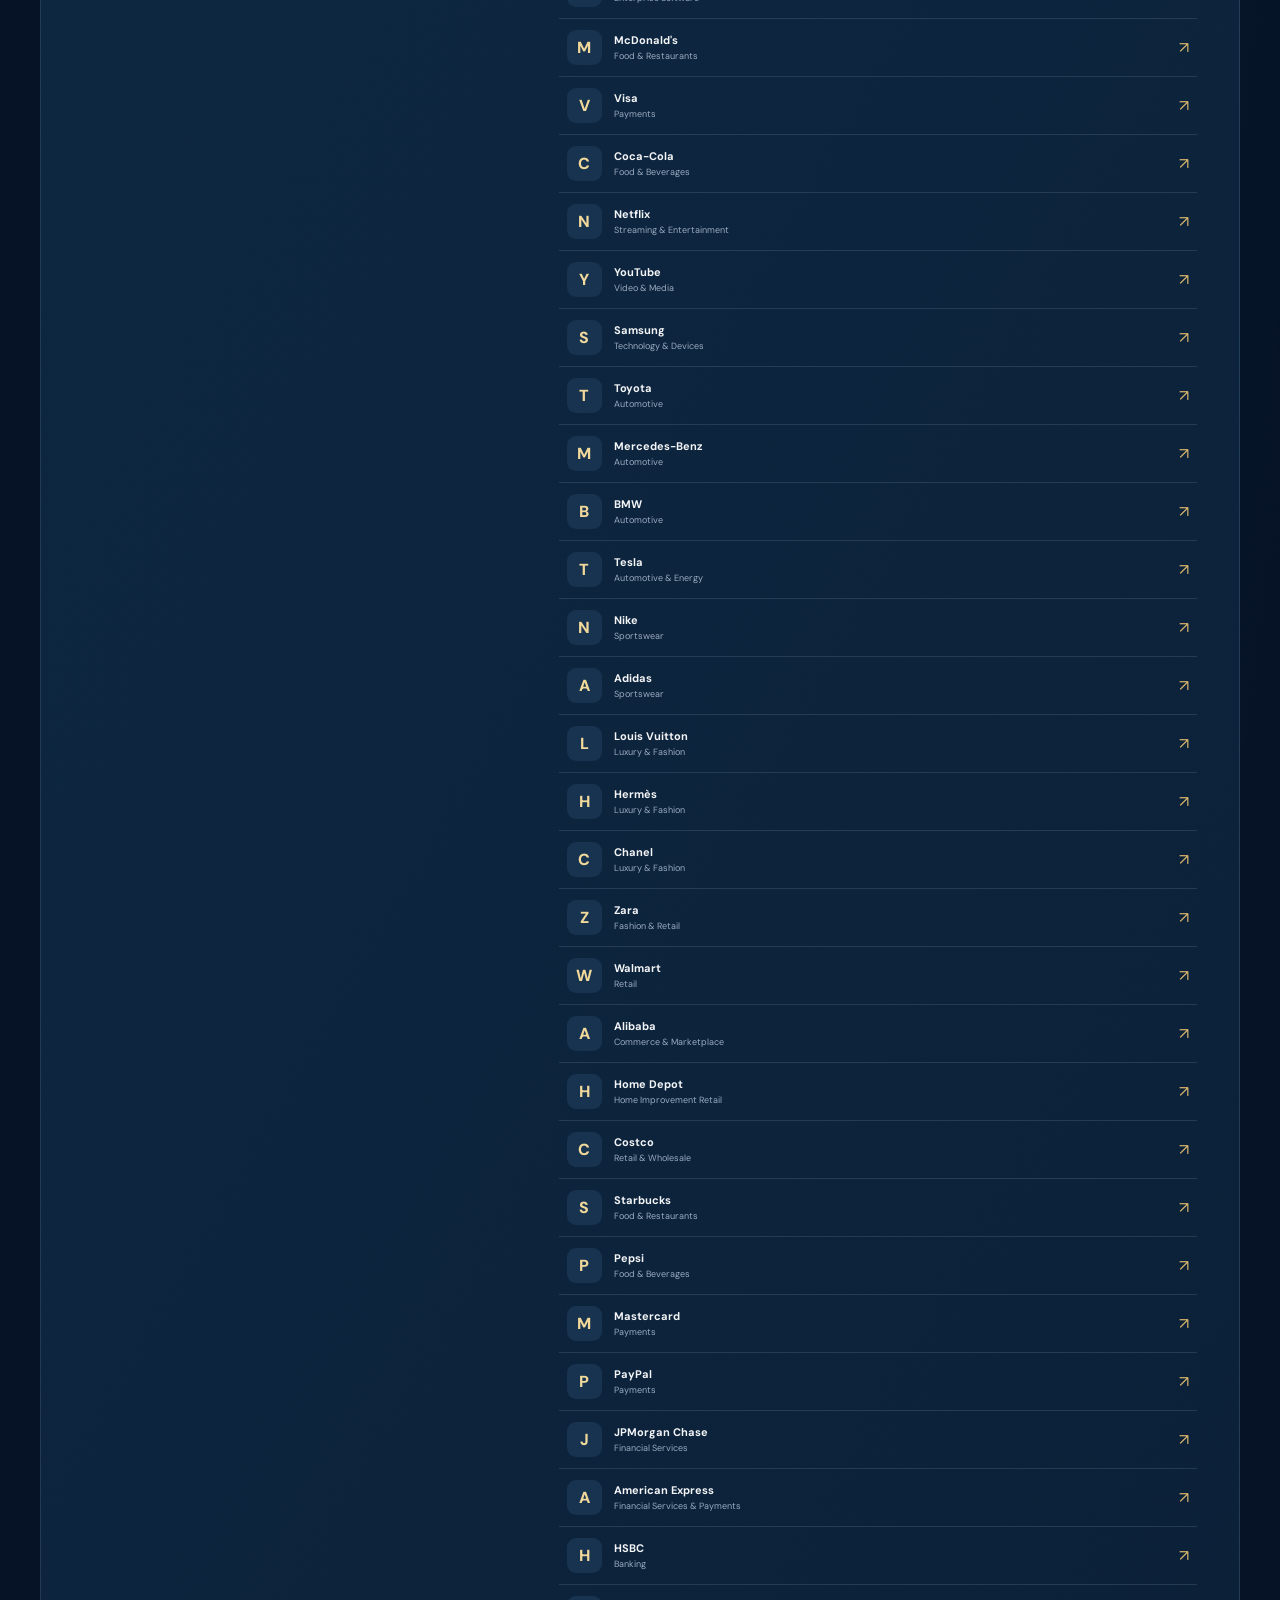
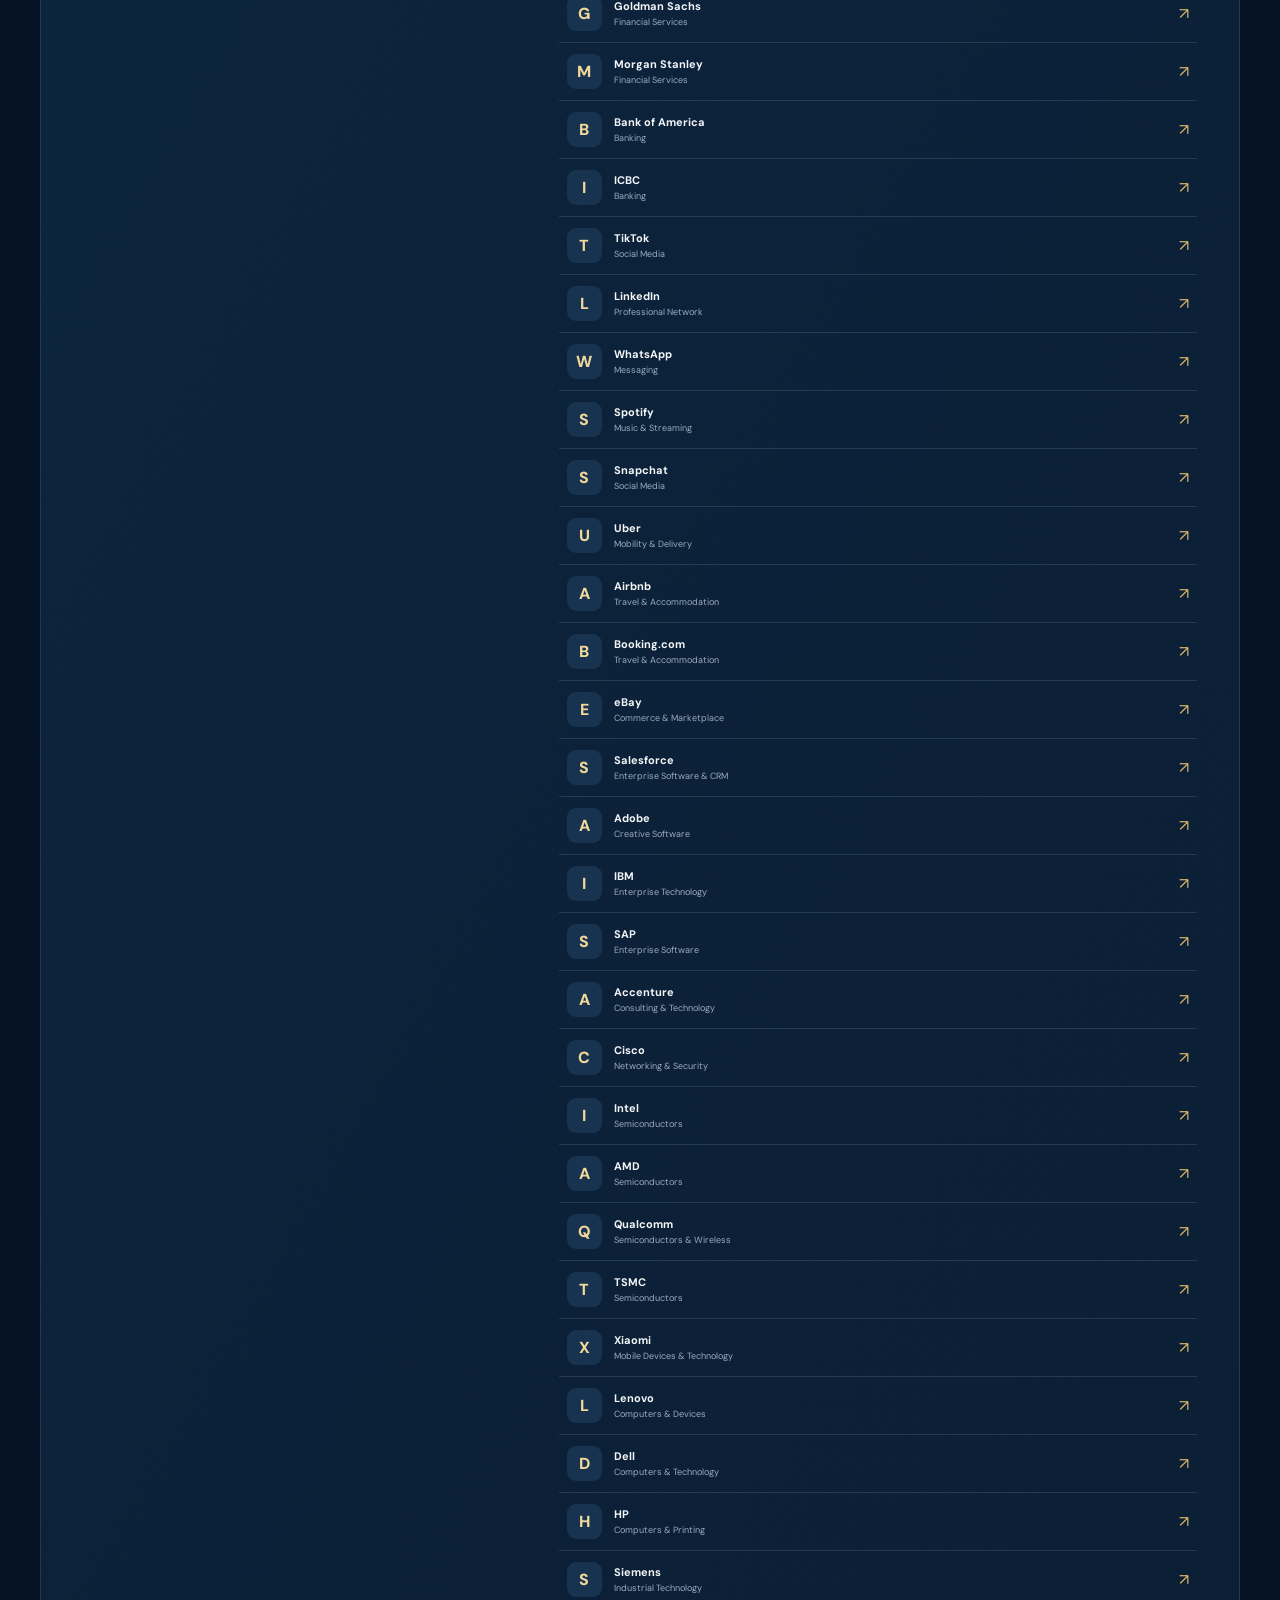
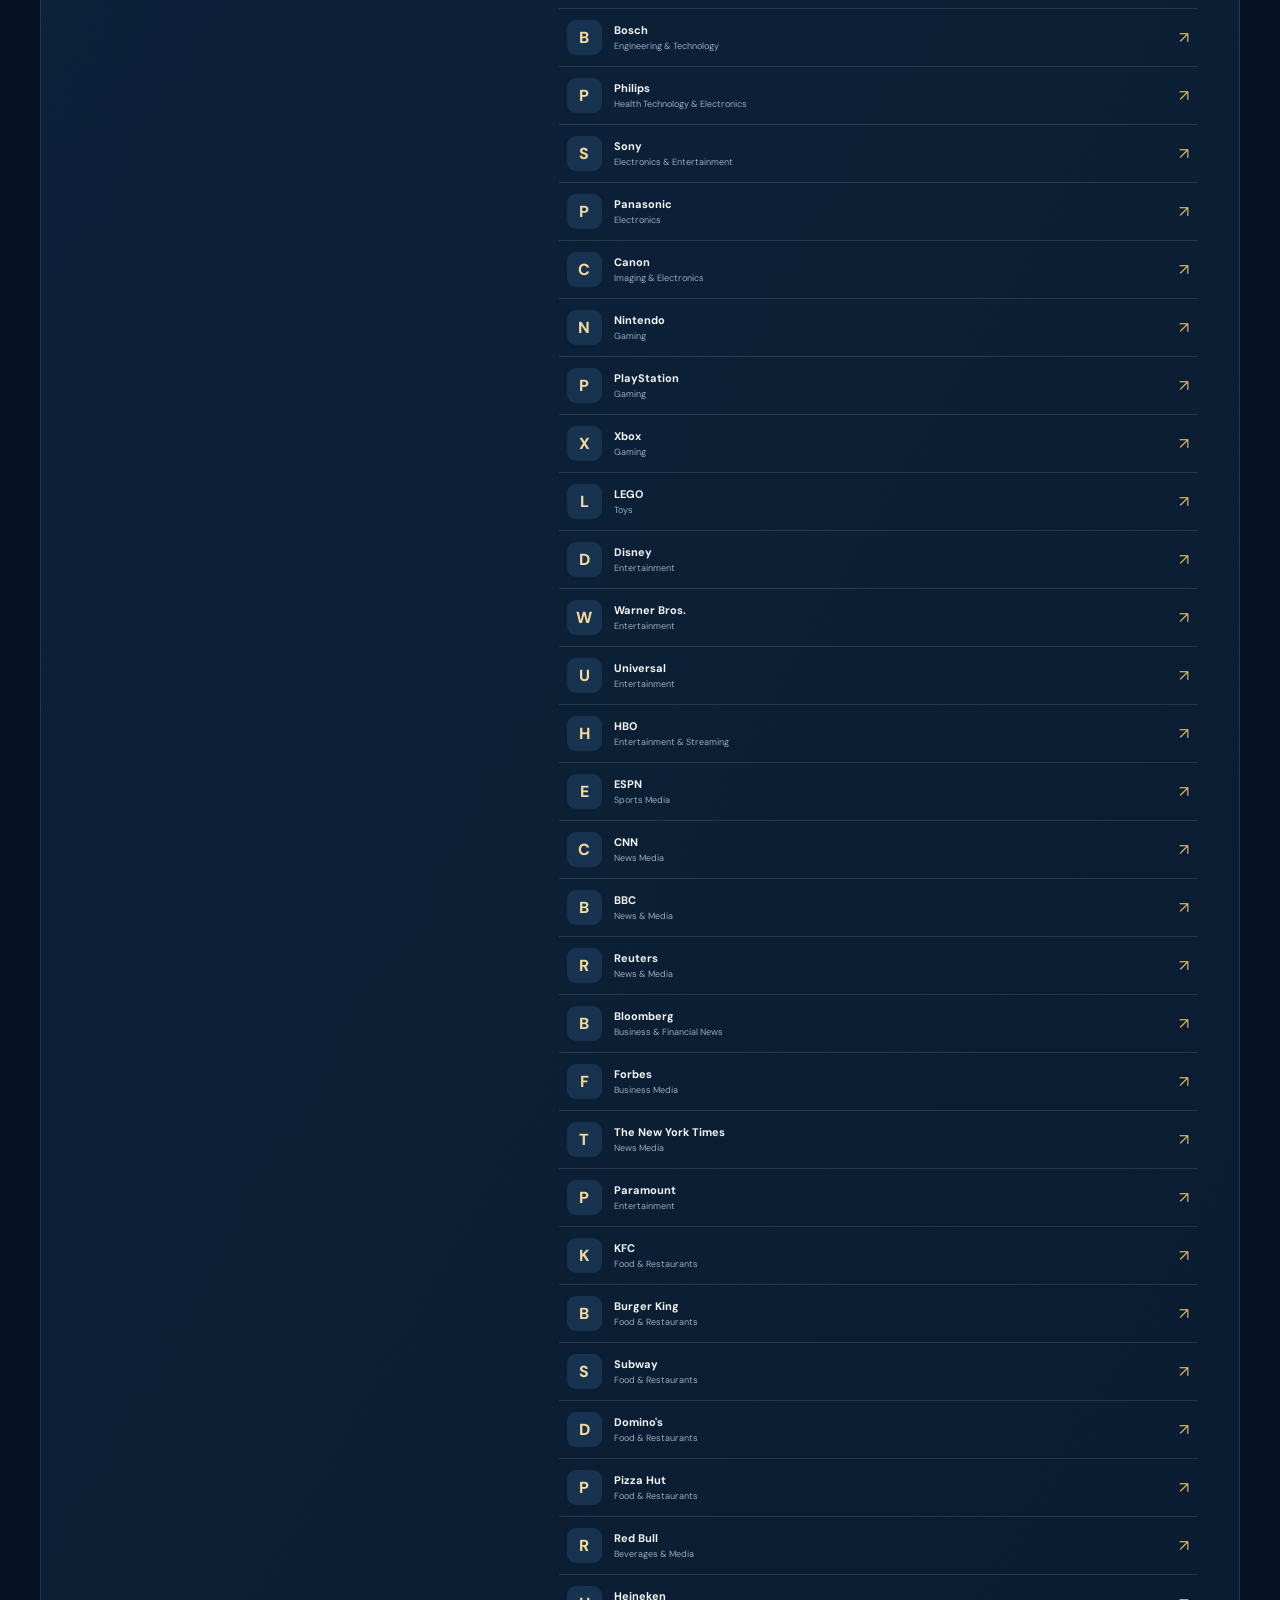
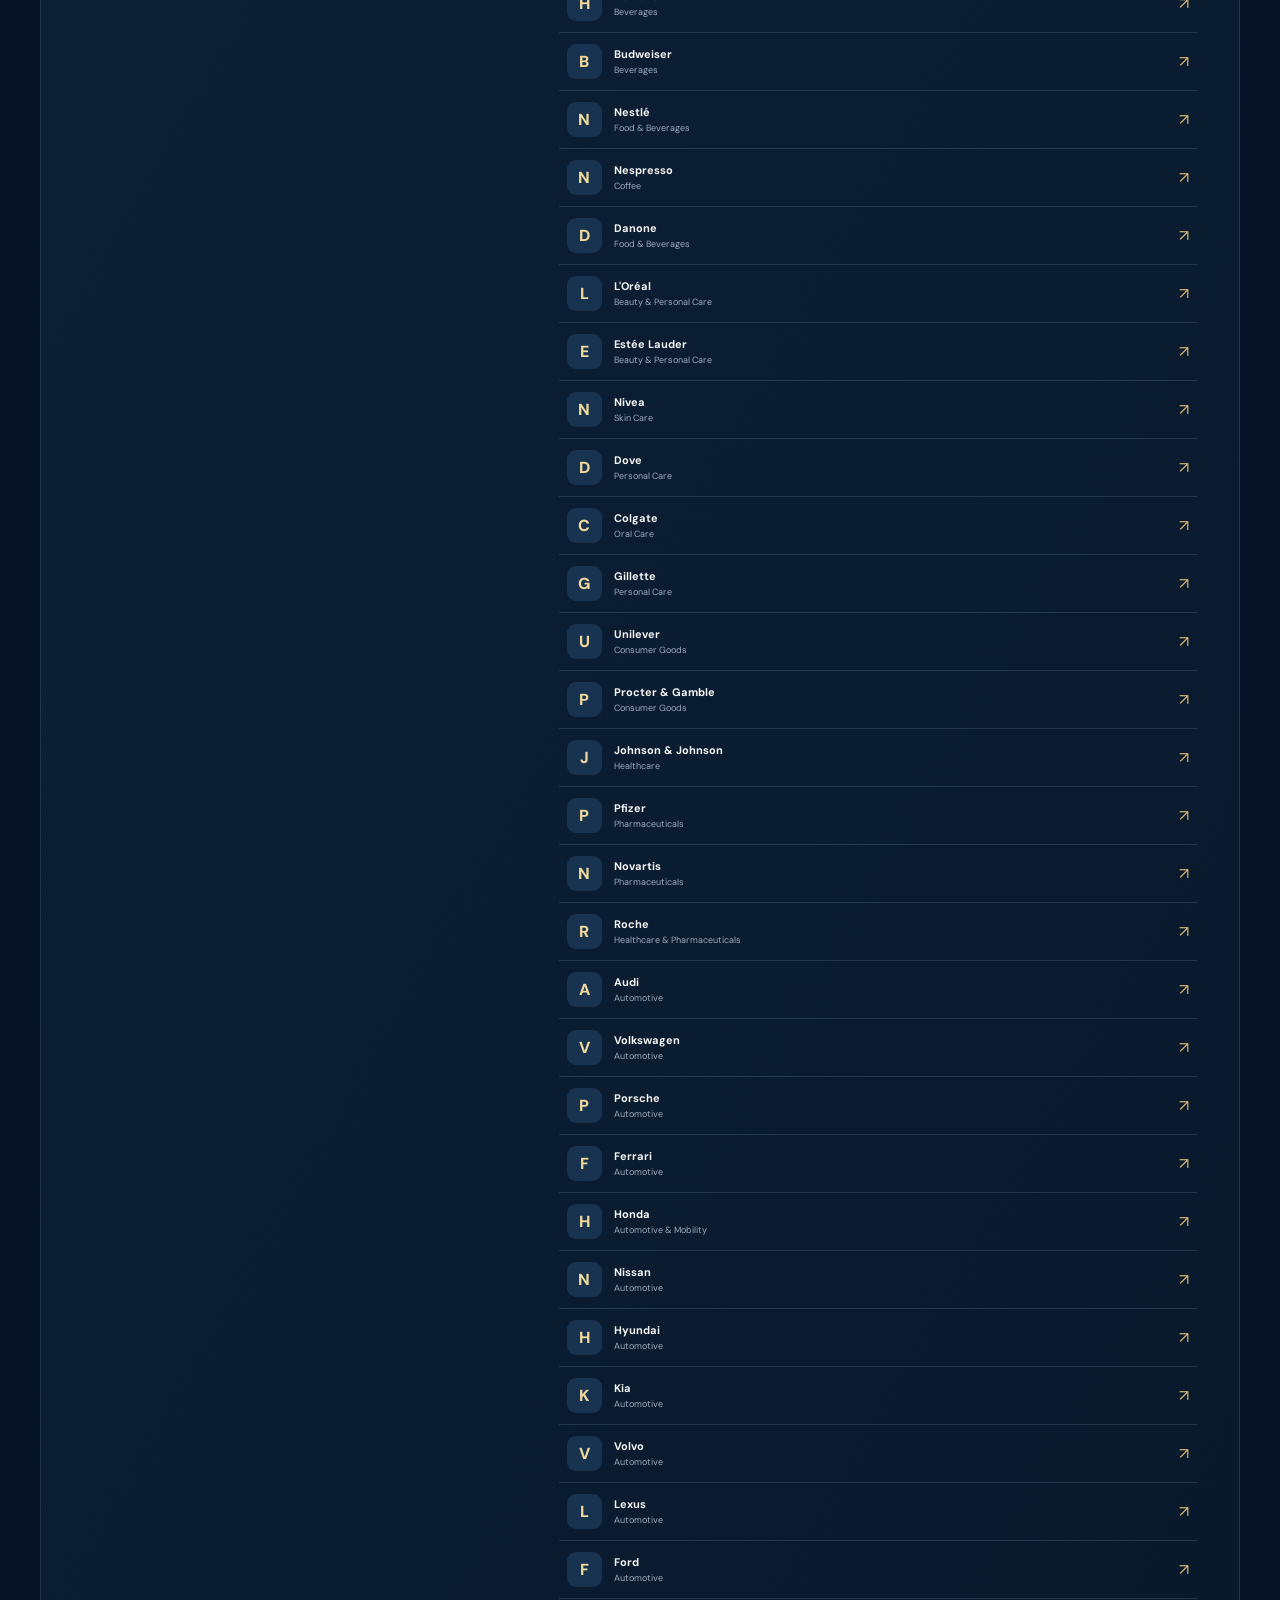
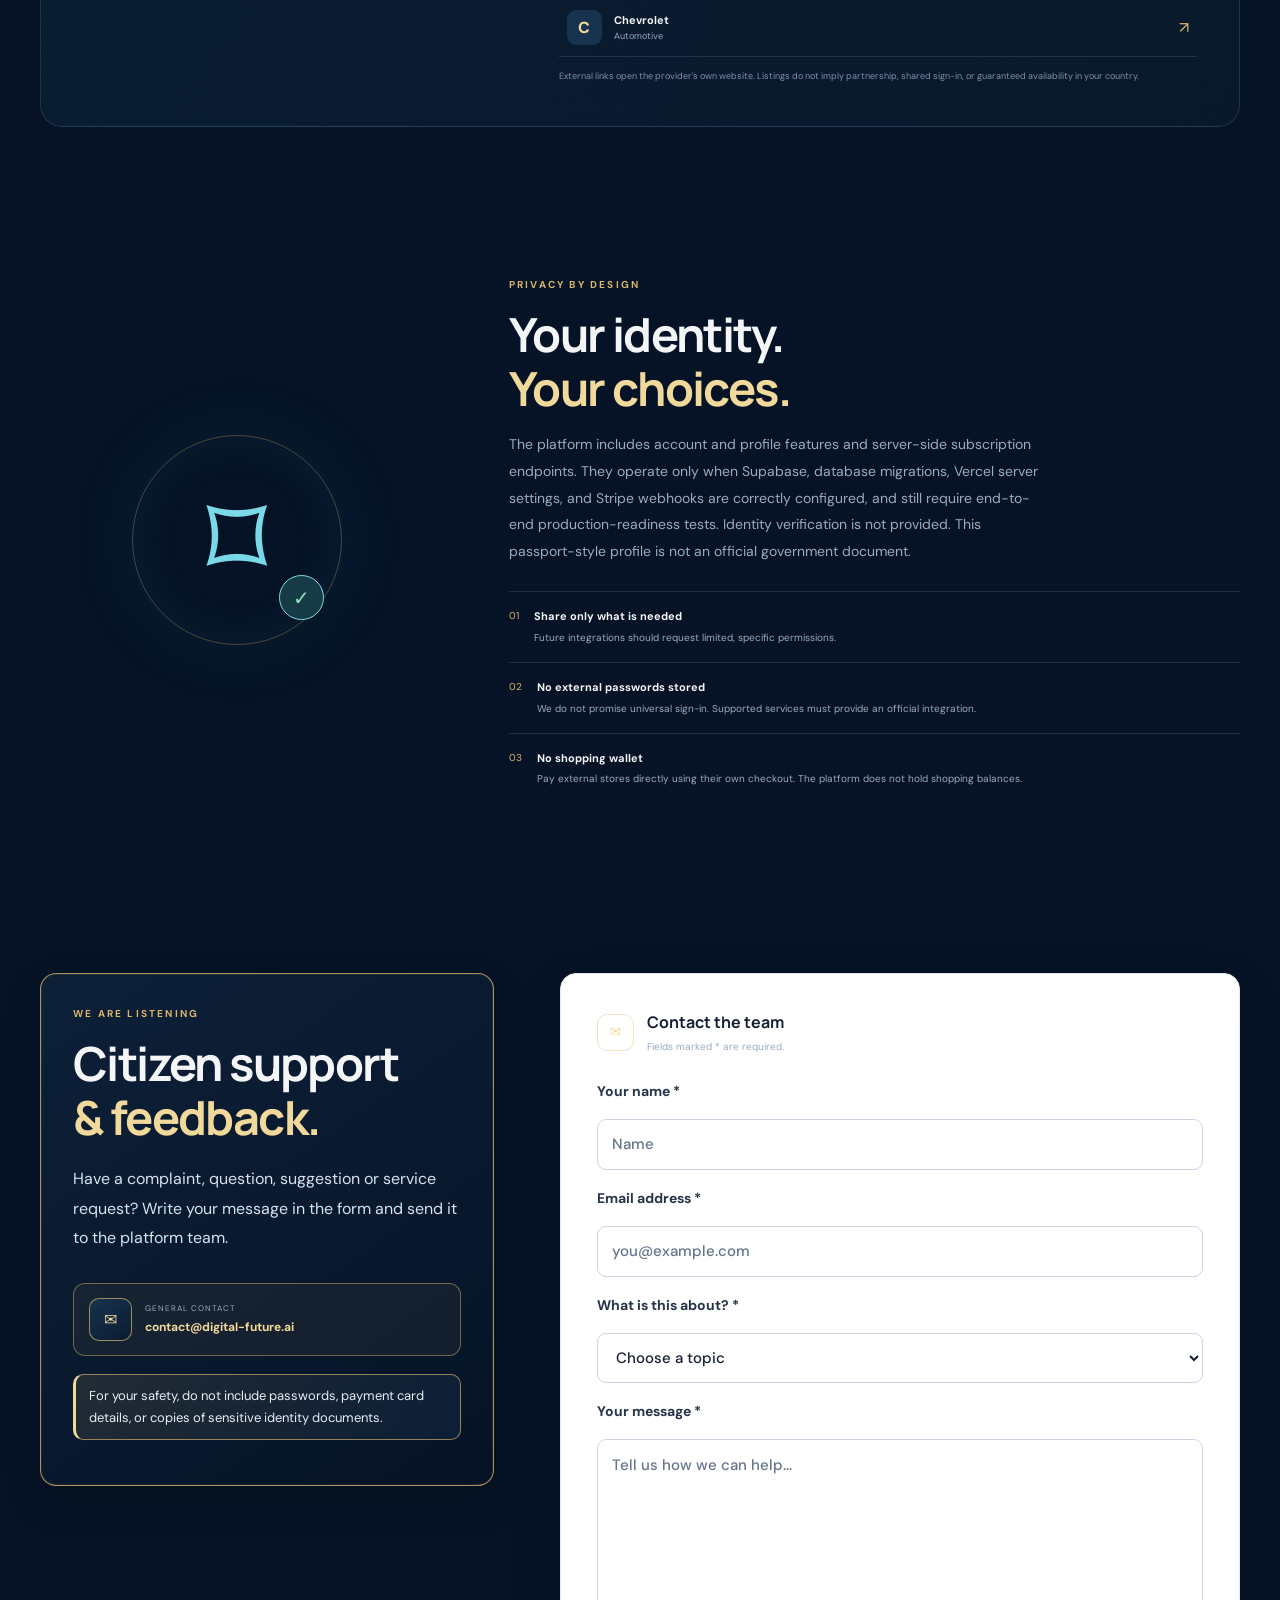
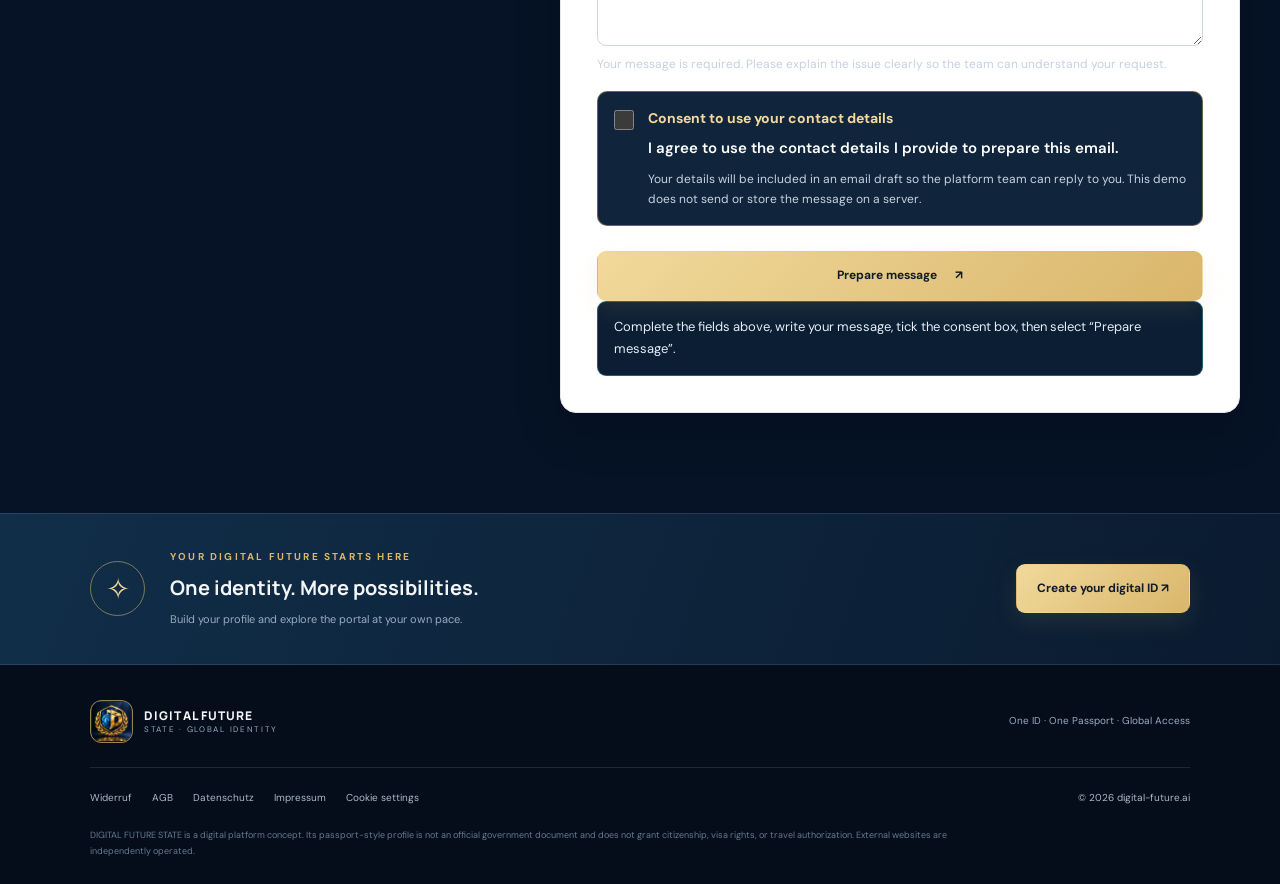
==== commit 423e9e4a: "feat: add direct navigation to citizen priority services" ====
--- a/index.html
+++ b/index.html
@@ -18,7 +18,7 @@
 <header class="site-header">
   <a class="brand" href="#home" aria-label="Digital Future State home"><span class="brand-mark"><img src="/dfs-gold-emblem.png" alt="" width="39" height="39"></span><span class="brand-copy"><b>DIGITAL FUTURE</b><small>STATE · GLOBAL IDENTITY</small></span></a>
   <button class="menu-toggle" id="menuToggle" aria-label="Open navigation" aria-expanded="false">☰</button>
-  <nav id="mainNav"><label class="language-control" aria-label="Choose interface language"><span>◎</span><select id="languageSelect" aria-label="Interface language"><option value="en">English</option><option value="de">Deutsch</option><option value="ar">العربية</option><option value="fr">Français</option><option value="es">Español</option><option value="tr">Türkçe</option><option value="it">Italiano</option><option value="pt">Português</option><option value="ru">Русский</option><option value="zh">中文</option></select></label><a href="#plans"><span data-i18n="navPassport">Digital passport</span></a><a href="/account/">My digital passport</a><a href="/account/auth.html">Sign in / Register</a><a href="#citizen">Citizen file</a><a href="#ecosystem"><span data-i18n="navPortal">Global portal</span></a><a href="#our-platforms">Our platforms</a><a href="/integrations/priority-ten.html">Priority integrations · 10 services</a><a href="/integrations/">Integration pilot · 20 providers</a><a href="/integrations/global-directory.html">Global directory · 120 new candidates</a><a href="#security"><span data-i18n="navSecurity">Security</span></a><a href="#contact"><span data-i18n="navContact">Contact</span></a><button class="btn btn-small btn-outline" data-scroll="#plans">Get started <span>↗</span></button></nav>
+  <nav id="mainNav"><label class="language-control" aria-label="Choose interface language"><span>◎</span><select id="languageSelect" aria-label="Interface language"><option value="en">English</option><option value="de">Deutsch</option><option value="ar">العربية</option><option value="fr">Français</option><option value="es">Español</option><option value="tr">Türkçe</option><option value="it">Italiano</option><option value="pt">Português</option><option value="ru">Русский</option><option value="zh">中文</option></select></label><a href="#plans"><span data-i18n="navPassport">Digital passport</span></a><a href="/account/">My digital passport</a><a href="/account/auth.html">Sign in / Register</a><a href="#citizen">Citizen file</a><a href="#ecosystem"><span data-i18n="navPortal">Global portal</span></a><a href="#our-platforms">Our platforms</a><a href="#citizen-services">Citizen services · 10</a><a href="/integrations/priority-ten.html">Priority integration plan</a><a href="/integrations/">Integration pilot · 20 providers</a><a href="/integrations/global-directory.html">Global directory · 120 new candidates</a><a href="#security"><span data-i18n="navSecurity">Security</span></a><a href="#contact"><span data-i18n="navContact">Contact</span></a><button class="btn btn-small btn-outline" data-scroll="#plans">Get started <span>↗</span></button></nav>
 </header>
 <main>
 <section class="hero section-wrap" id="home">
--- a/styles.css
+++ b/styles.css
@@ -370,3 +370,19 @@
 .connected-platform-note{display:flex;align-items:flex-start;gap:10px;margin:18px 0 0;padding:15px 17px;border:1px solid rgba(217,182,107,.42);border-left:3px solid var(--gold2);border-radius:10px;background:rgba(217,182,107,.055);color:#c6d2e1;font-size:13px;line-height:1.7}
 .connected-platform-note>span{color:var(--gold2);font-size:18px}
 @media(max-width:700px){.connected-platform-grid{grid-template-columns:1fr;gap:14px}.connected-platform-card{padding:22px 18px}.connected-platform-top{margin-bottom:18px}.connected-platform-status{font-size:9px}.connected-platform-link{width:100%}}
+
+
+/* Priority services surfaced on the citizen homepage */
+.priority-service-grid{display:grid;grid-template-columns:repeat(5,minmax(0,1fr));gap:13px;margin:22px 0 18px}
+.priority-service-card{position:relative;display:flex;flex-direction:column;min-width:0;min-height:205px;padding:19px 16px 15px;background:linear-gradient(145deg,#0e223b,#09182b);border:1px solid rgba(217,182,107,.28);border-radius:14px;transition:border-color .2s,transform .2s}
+.priority-service-card:hover{border-color:var(--gold);transform:translateY(-2px)}
+.priority-service-number{font-size:9px;letter-spacing:1.5px;color:var(--gold);margin-bottom:16px}
+.priority-service-card h3{font-size:15px;margin:0 0 7px}
+.priority-service-card p{font-size:11px;line-height:1.7;color:var(--muted);margin:0 0 15px}
+.priority-service-card a{font-size:11px;font-weight:700;color:var(--gold2);margin-top:auto}
+.priority-service-card small{font-size:9px;line-height:1.55;color:#b8c6d6;border-top:1px solid var(--line);padding-top:10px;margin-top:12px}
+.priority-services-note{font-size:11px;line-height:1.8;color:var(--muted);border-left:2px solid var(--gold);padding-left:13px}
+.priority-services-note a{color:var(--gold2)}
+@media(max-width:1050px){.priority-service-grid{grid-template-columns:repeat(3,minmax(0,1fr))}}
+@media(max-width:650px){.priority-service-grid{grid-template-columns:repeat(2,minmax(0,1fr))}.priority-service-card{padding:16px 12px;min-height:215px}}
+@media(max-width:390px){.priority-service-grid{grid-template-columns:1fr}}
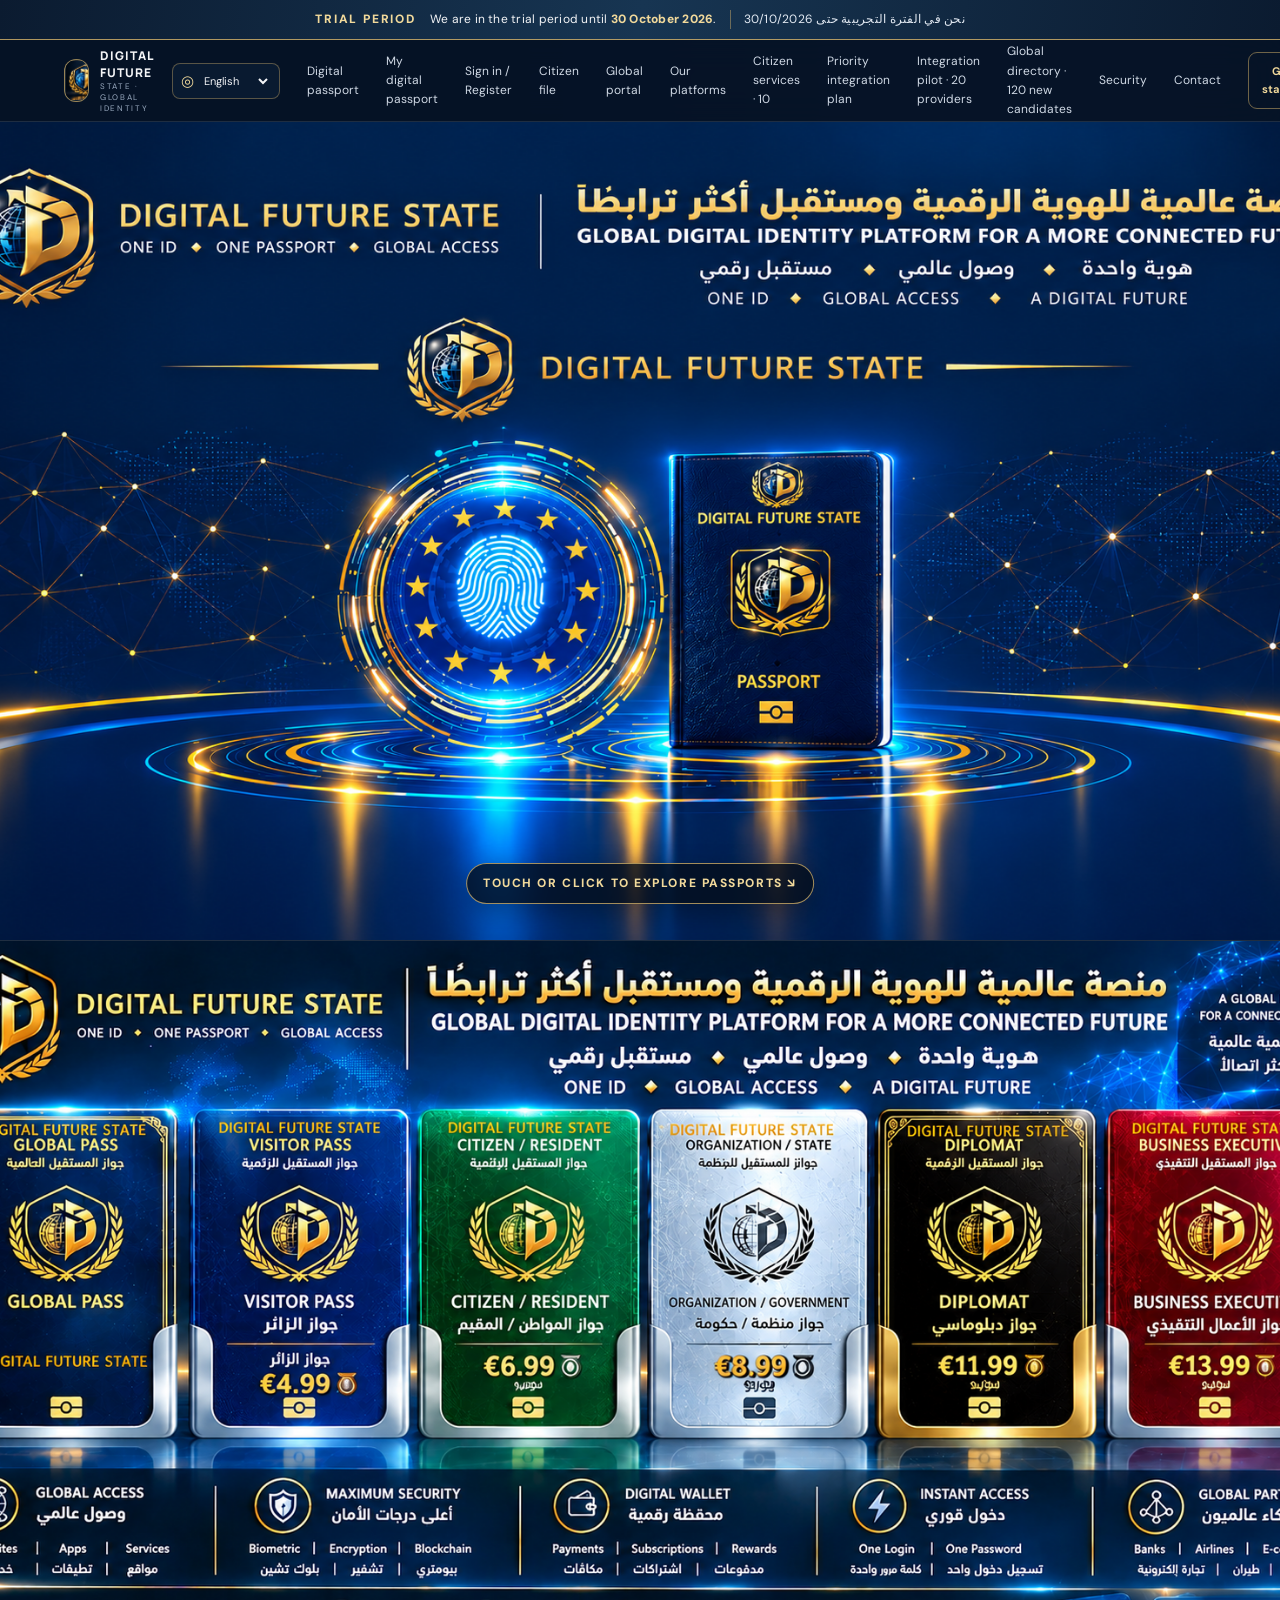
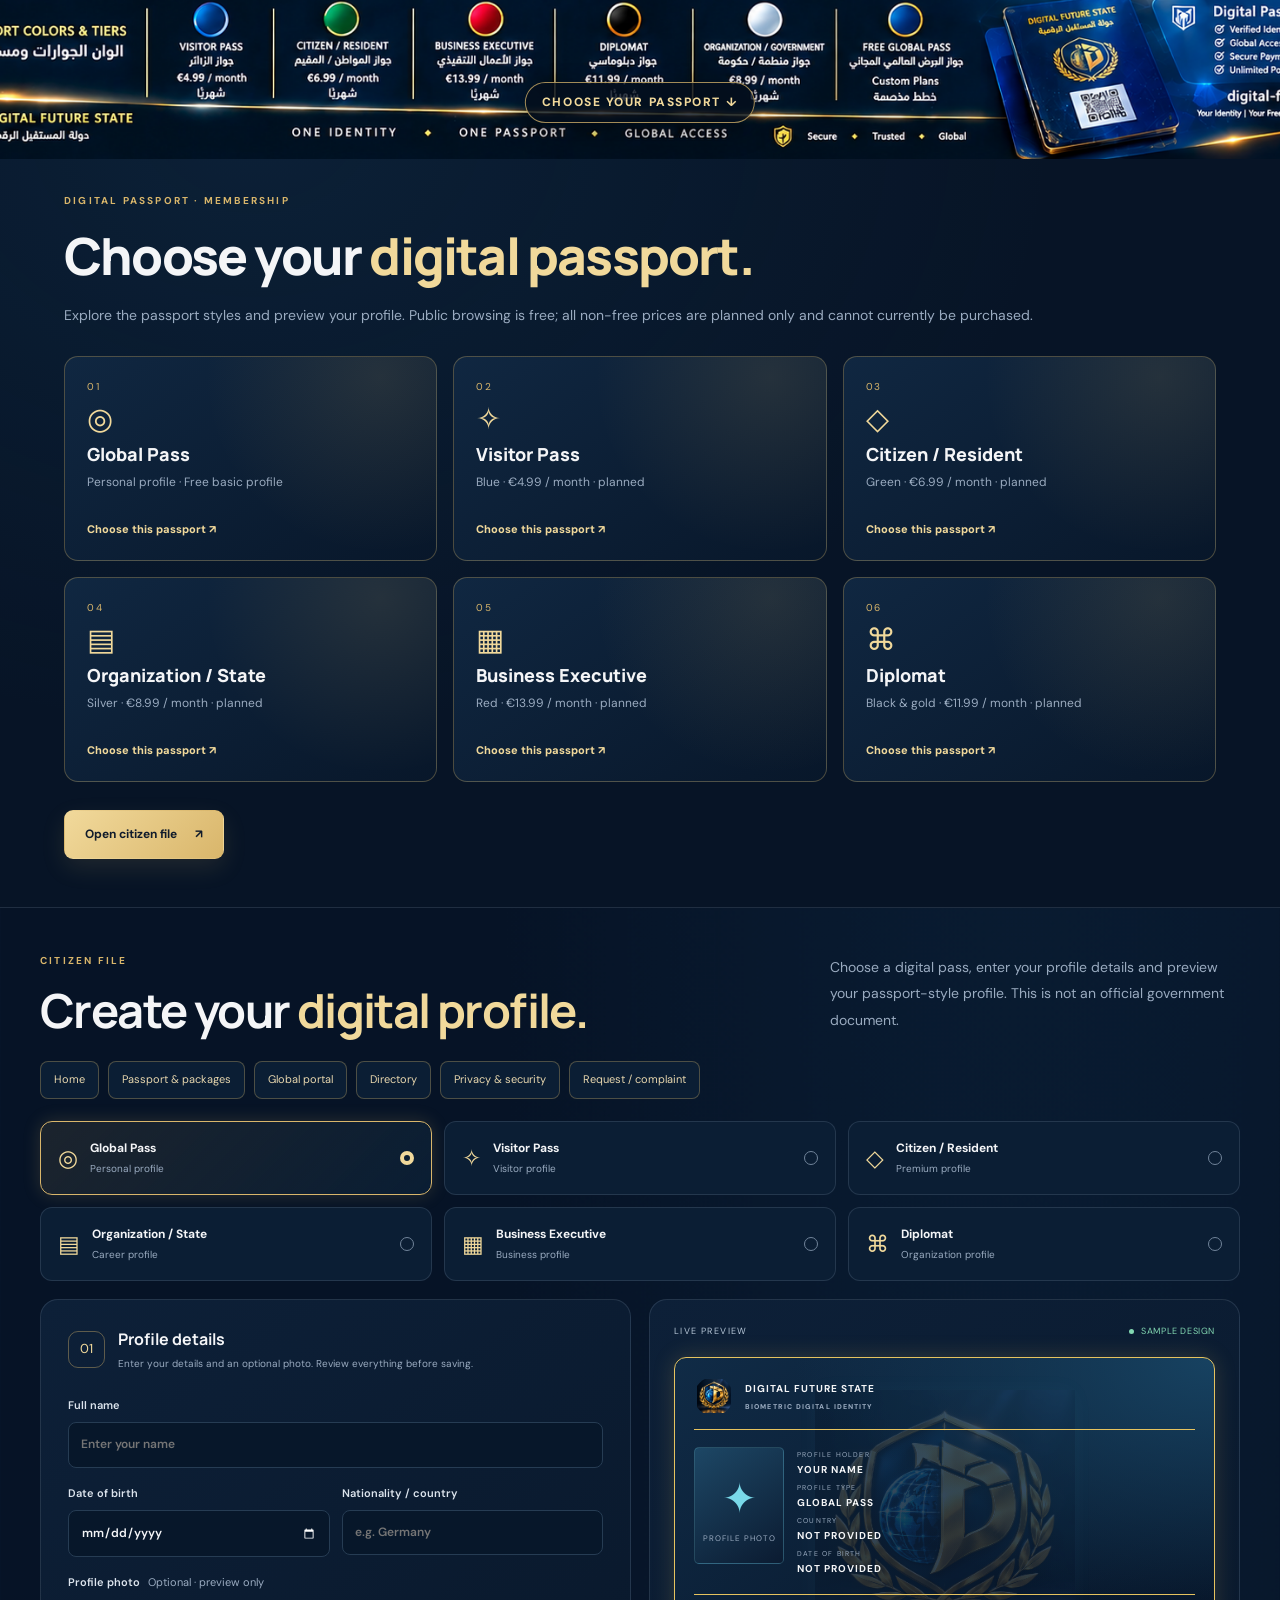
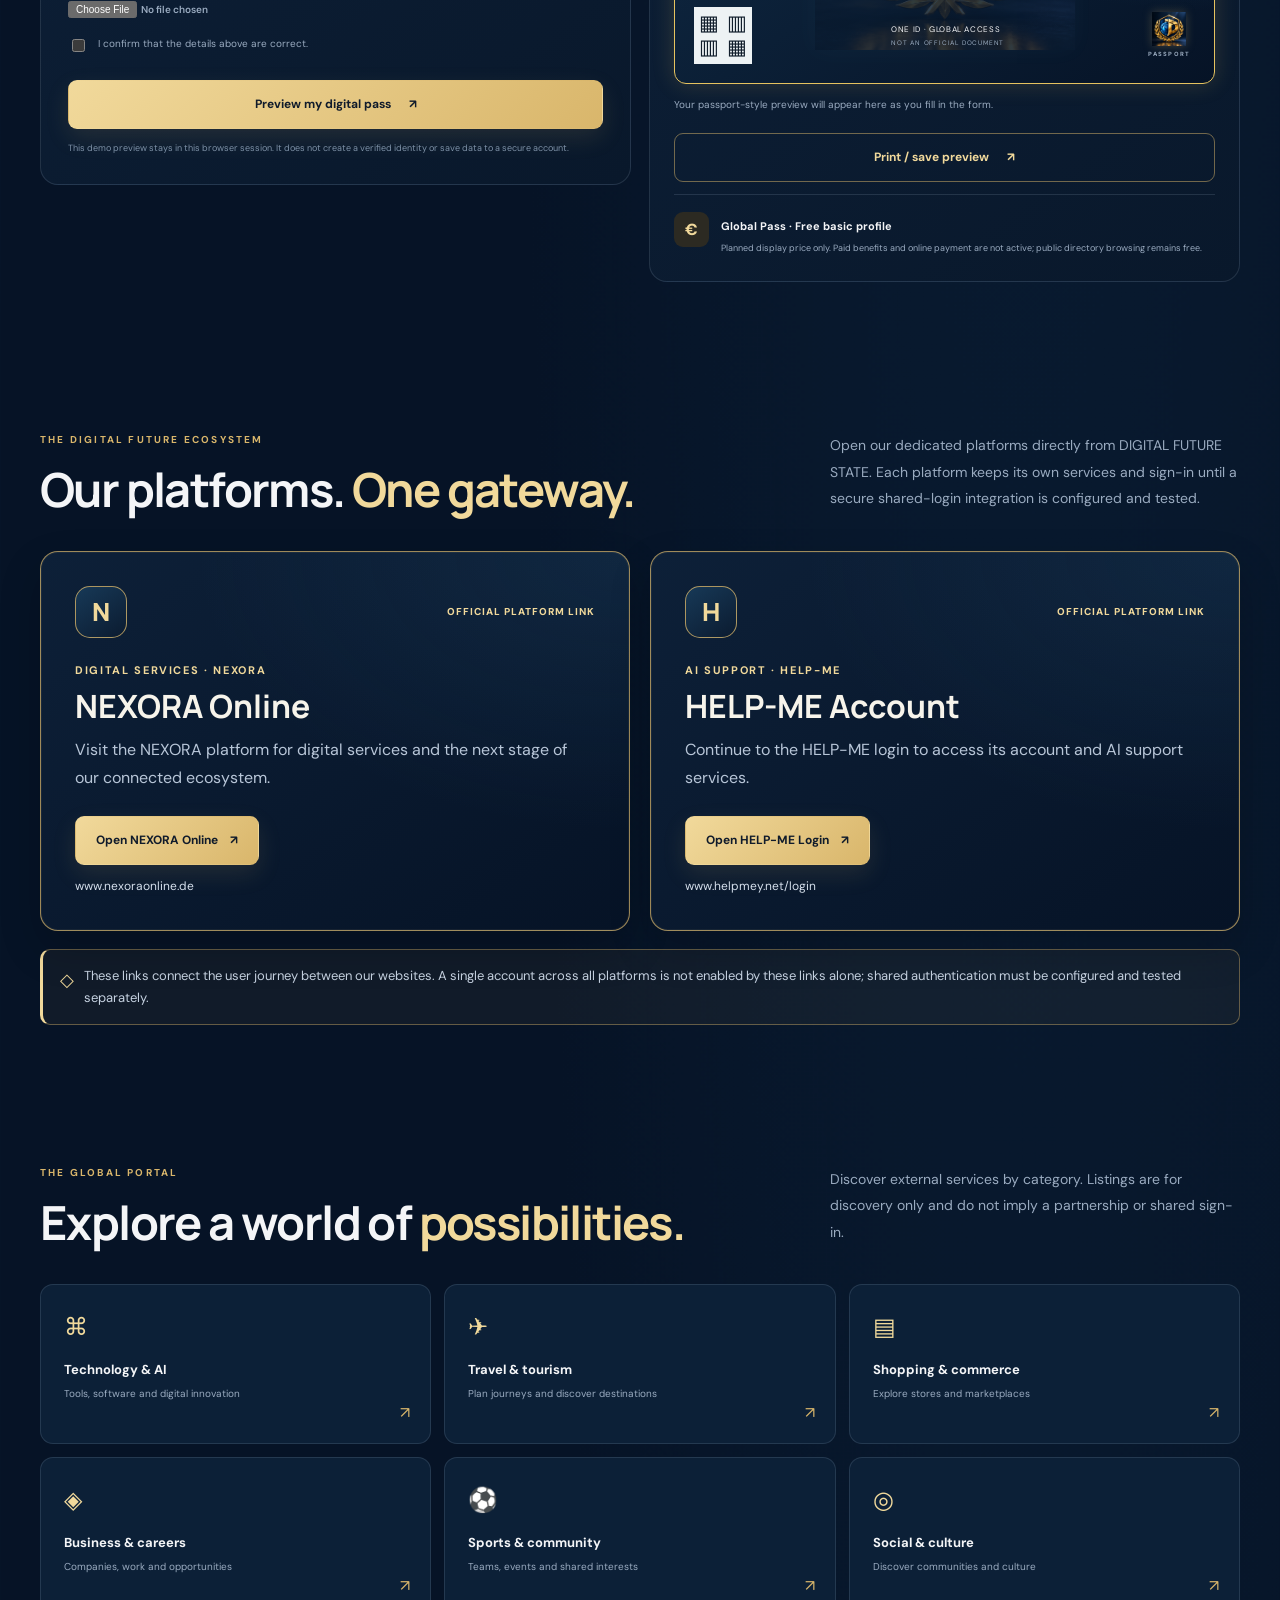
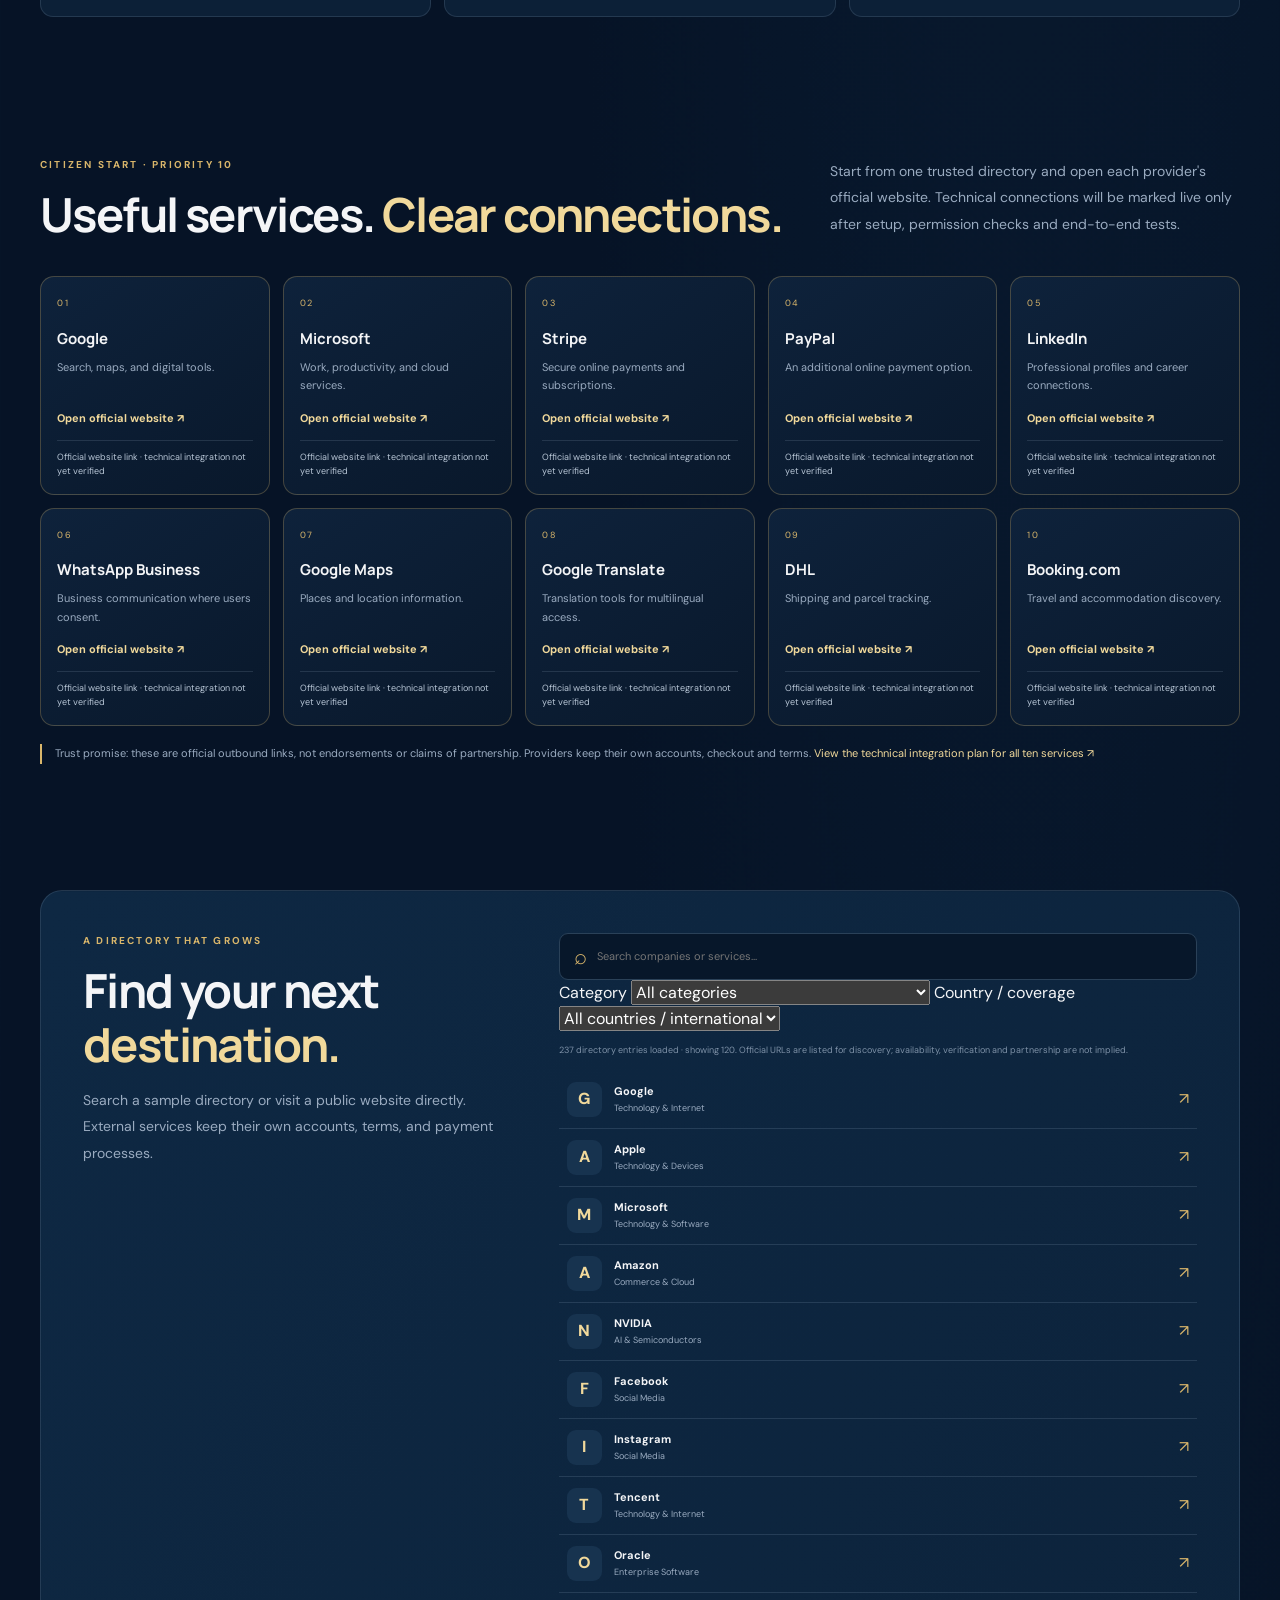
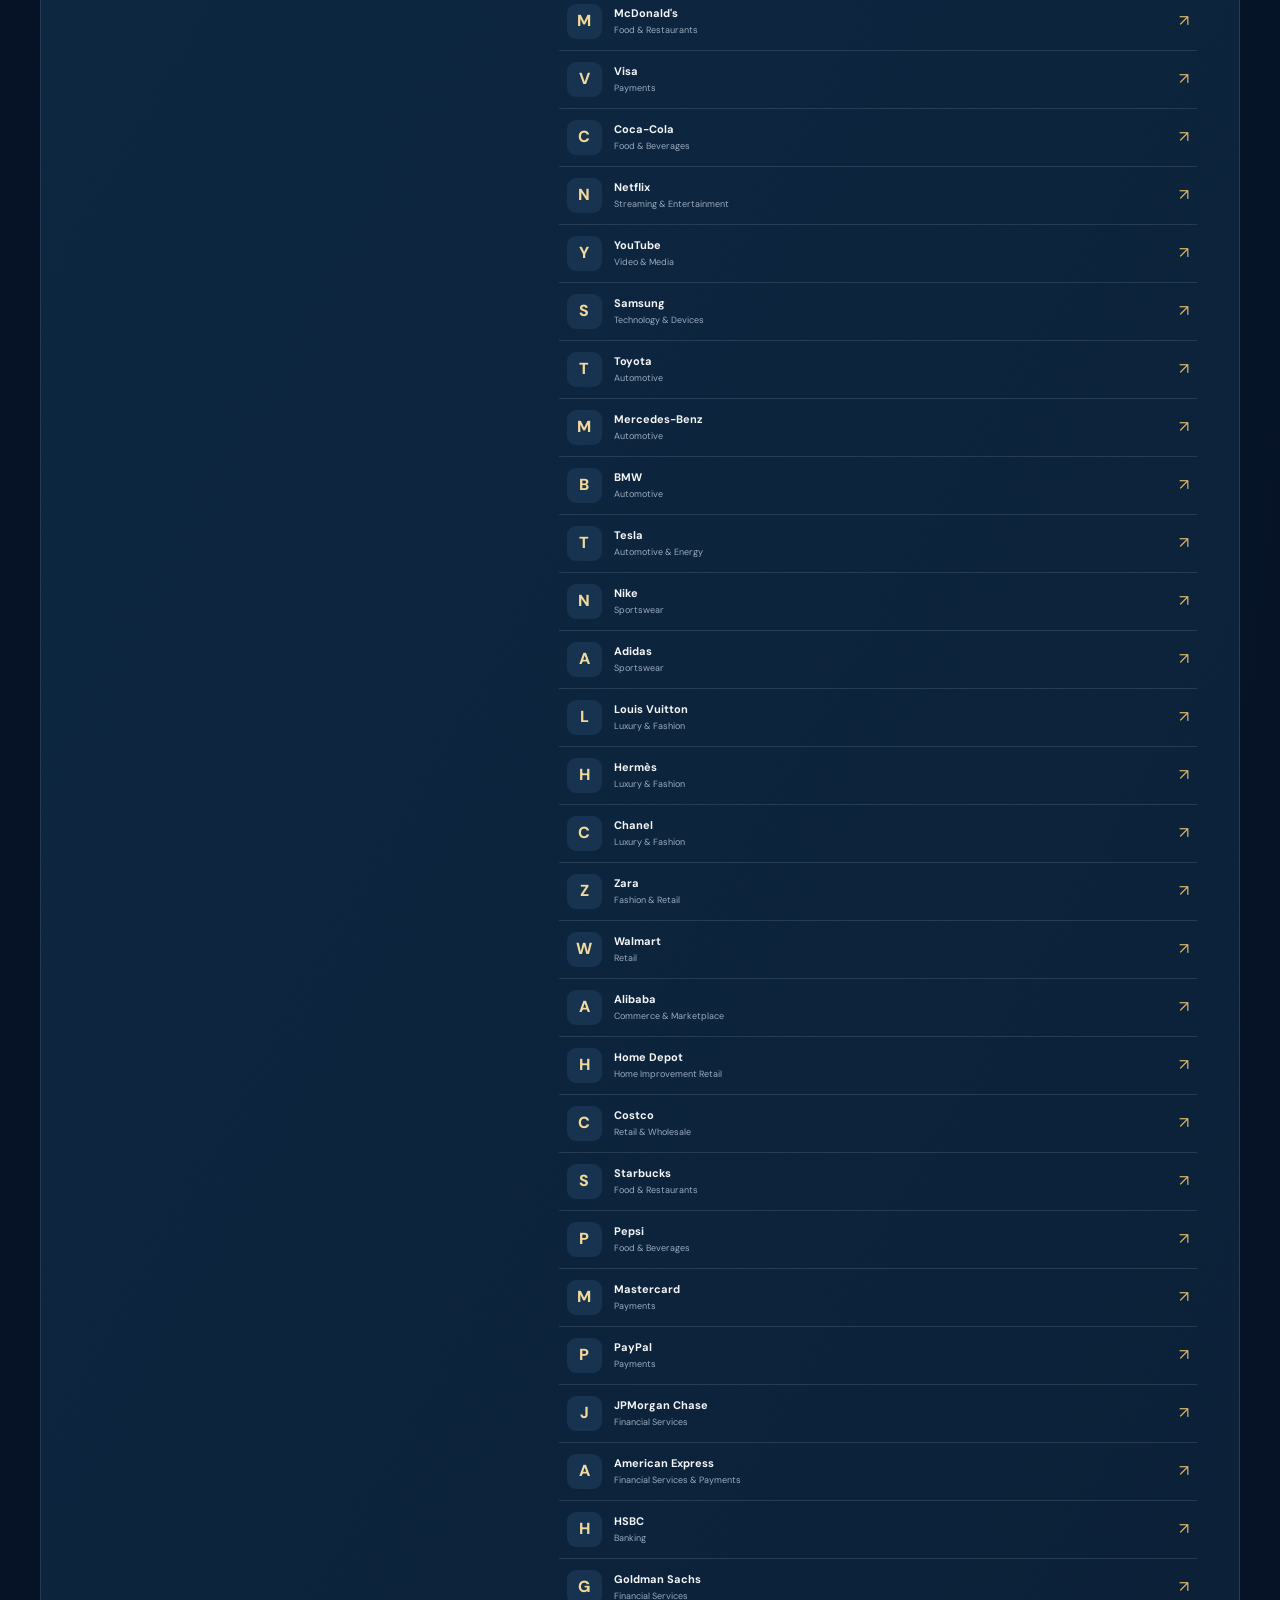
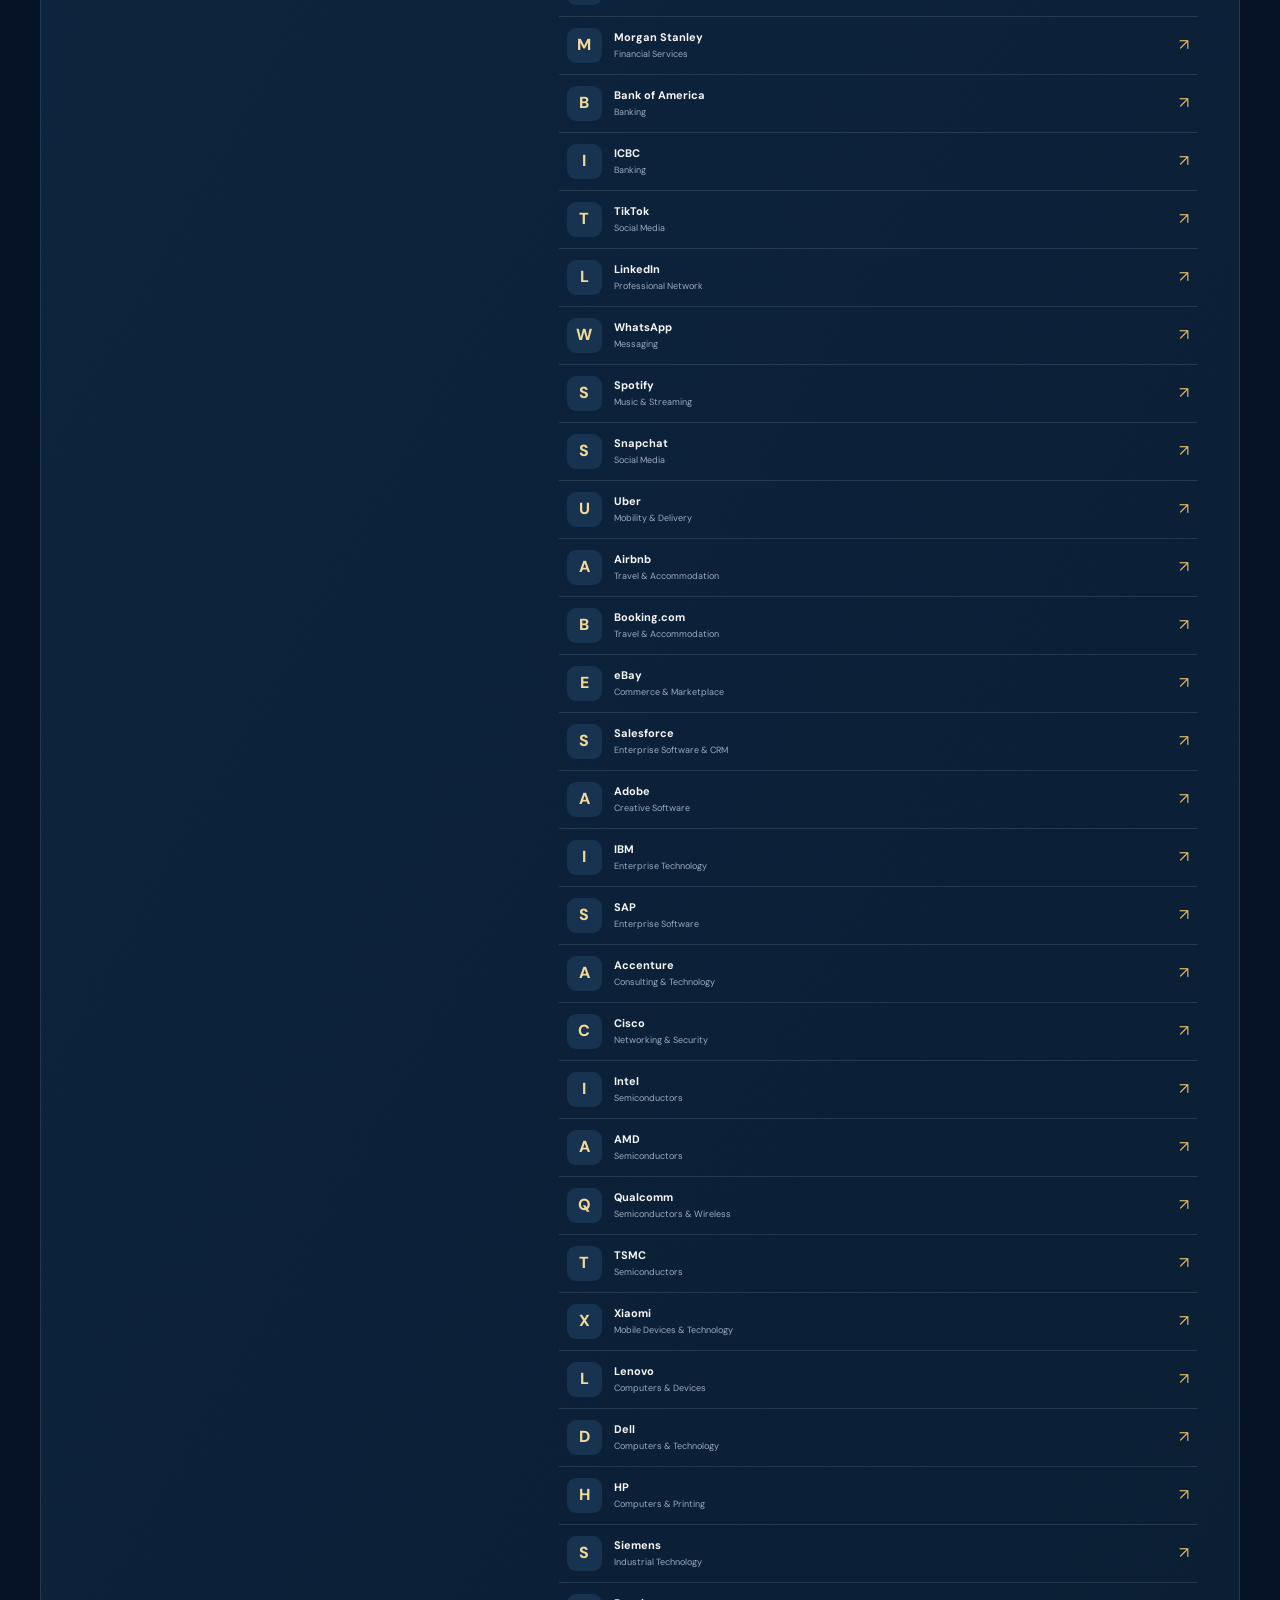
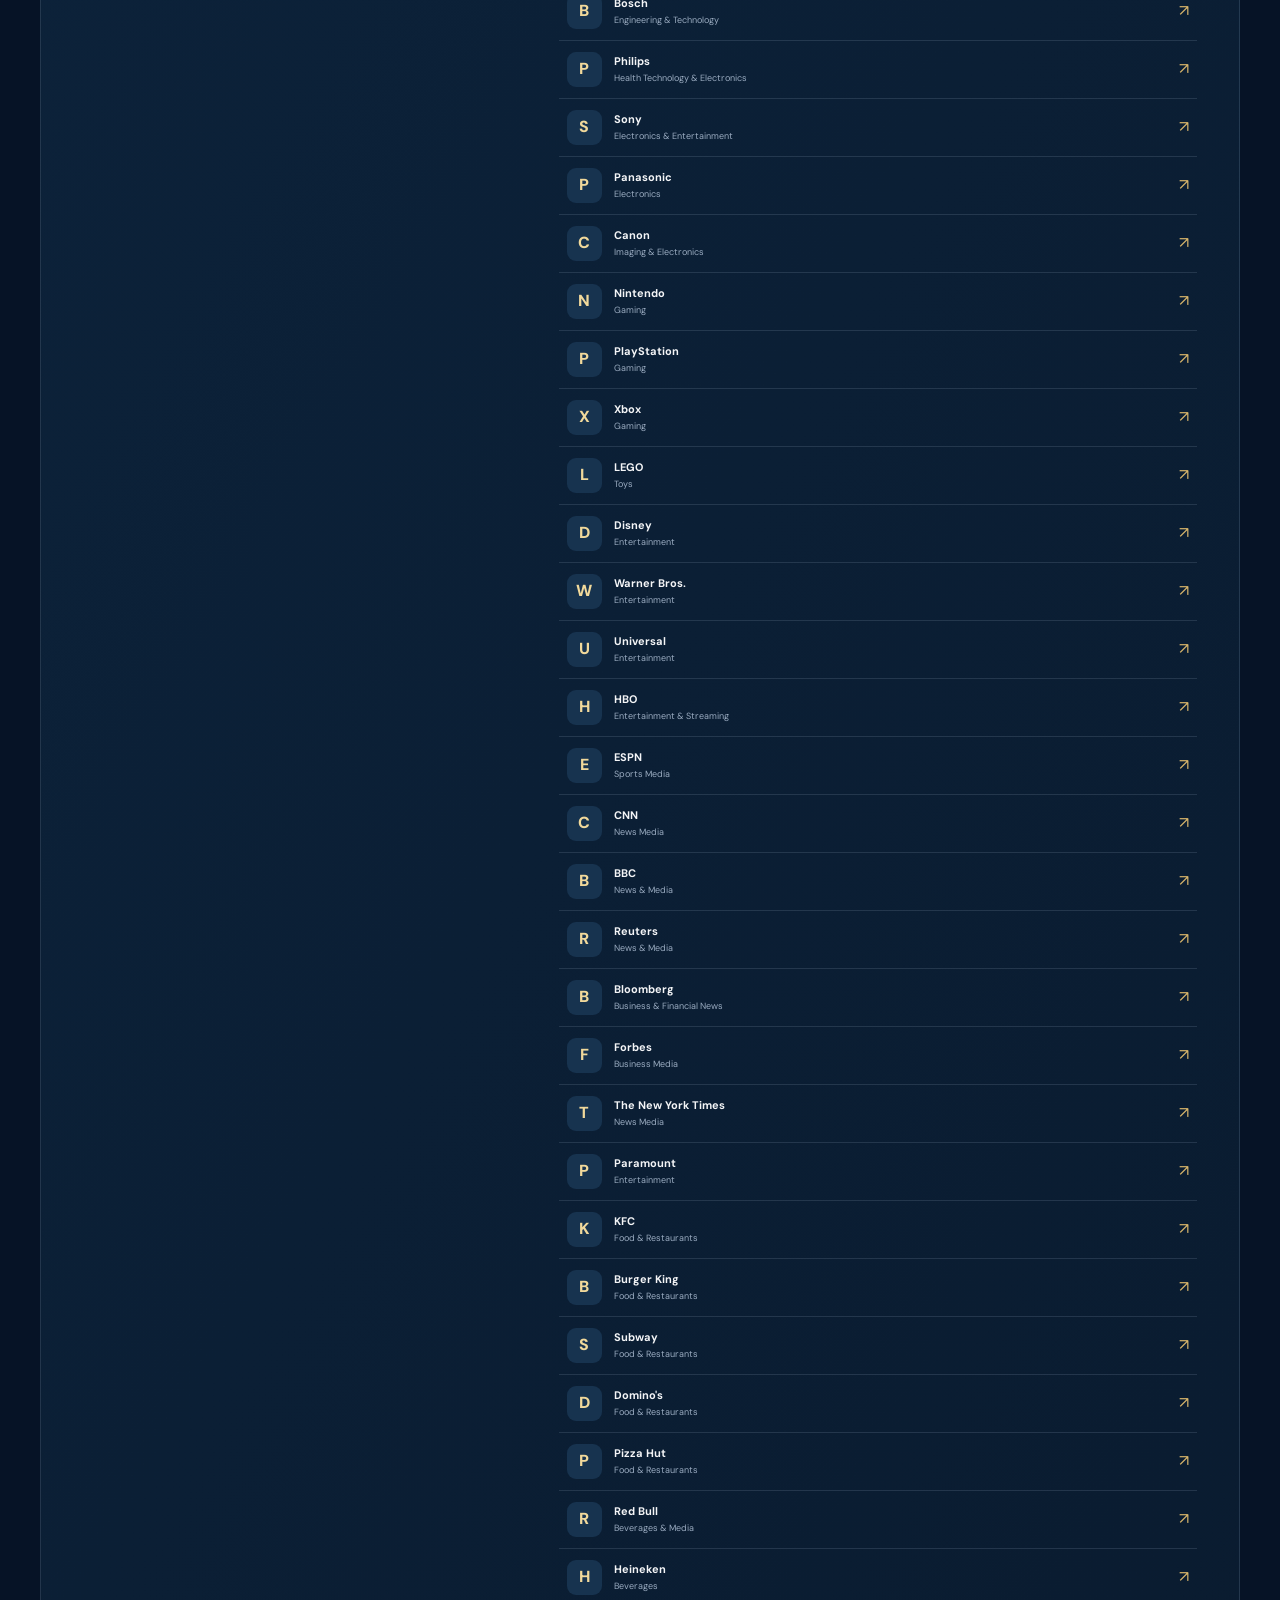
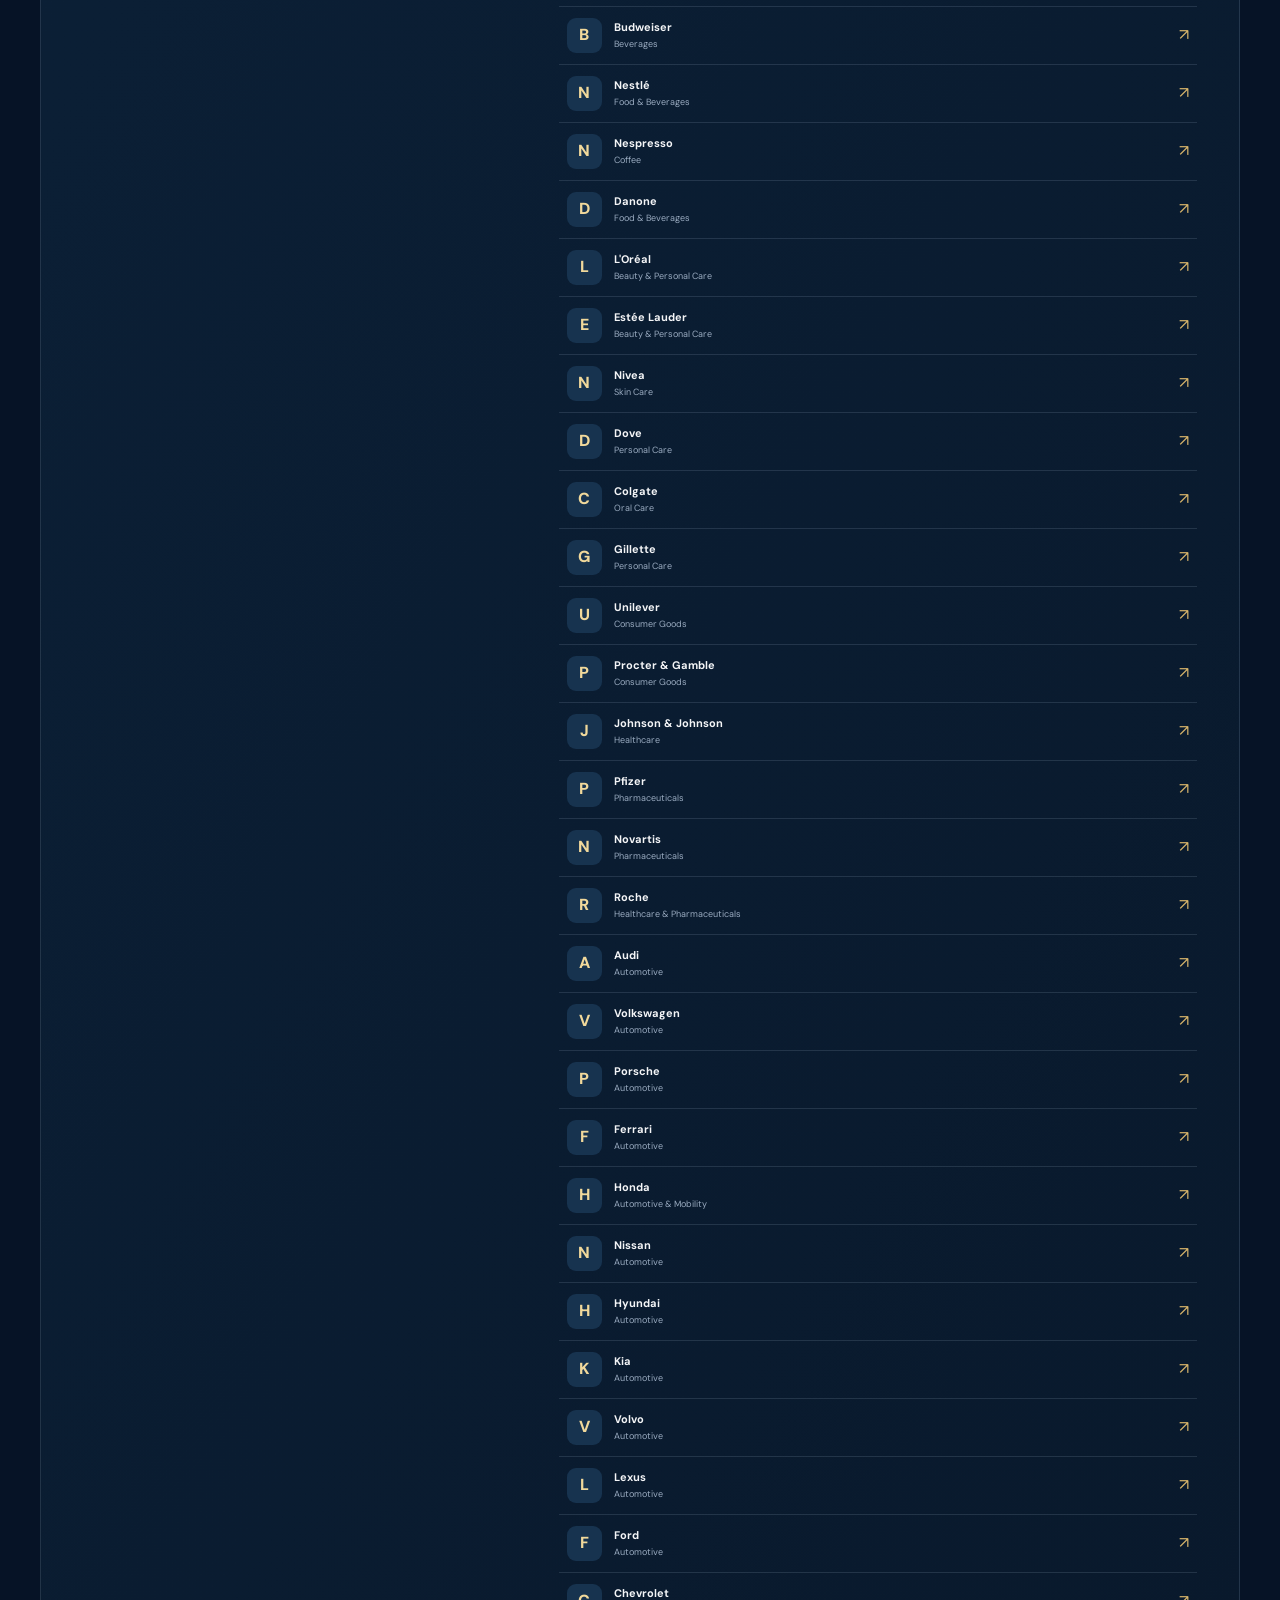
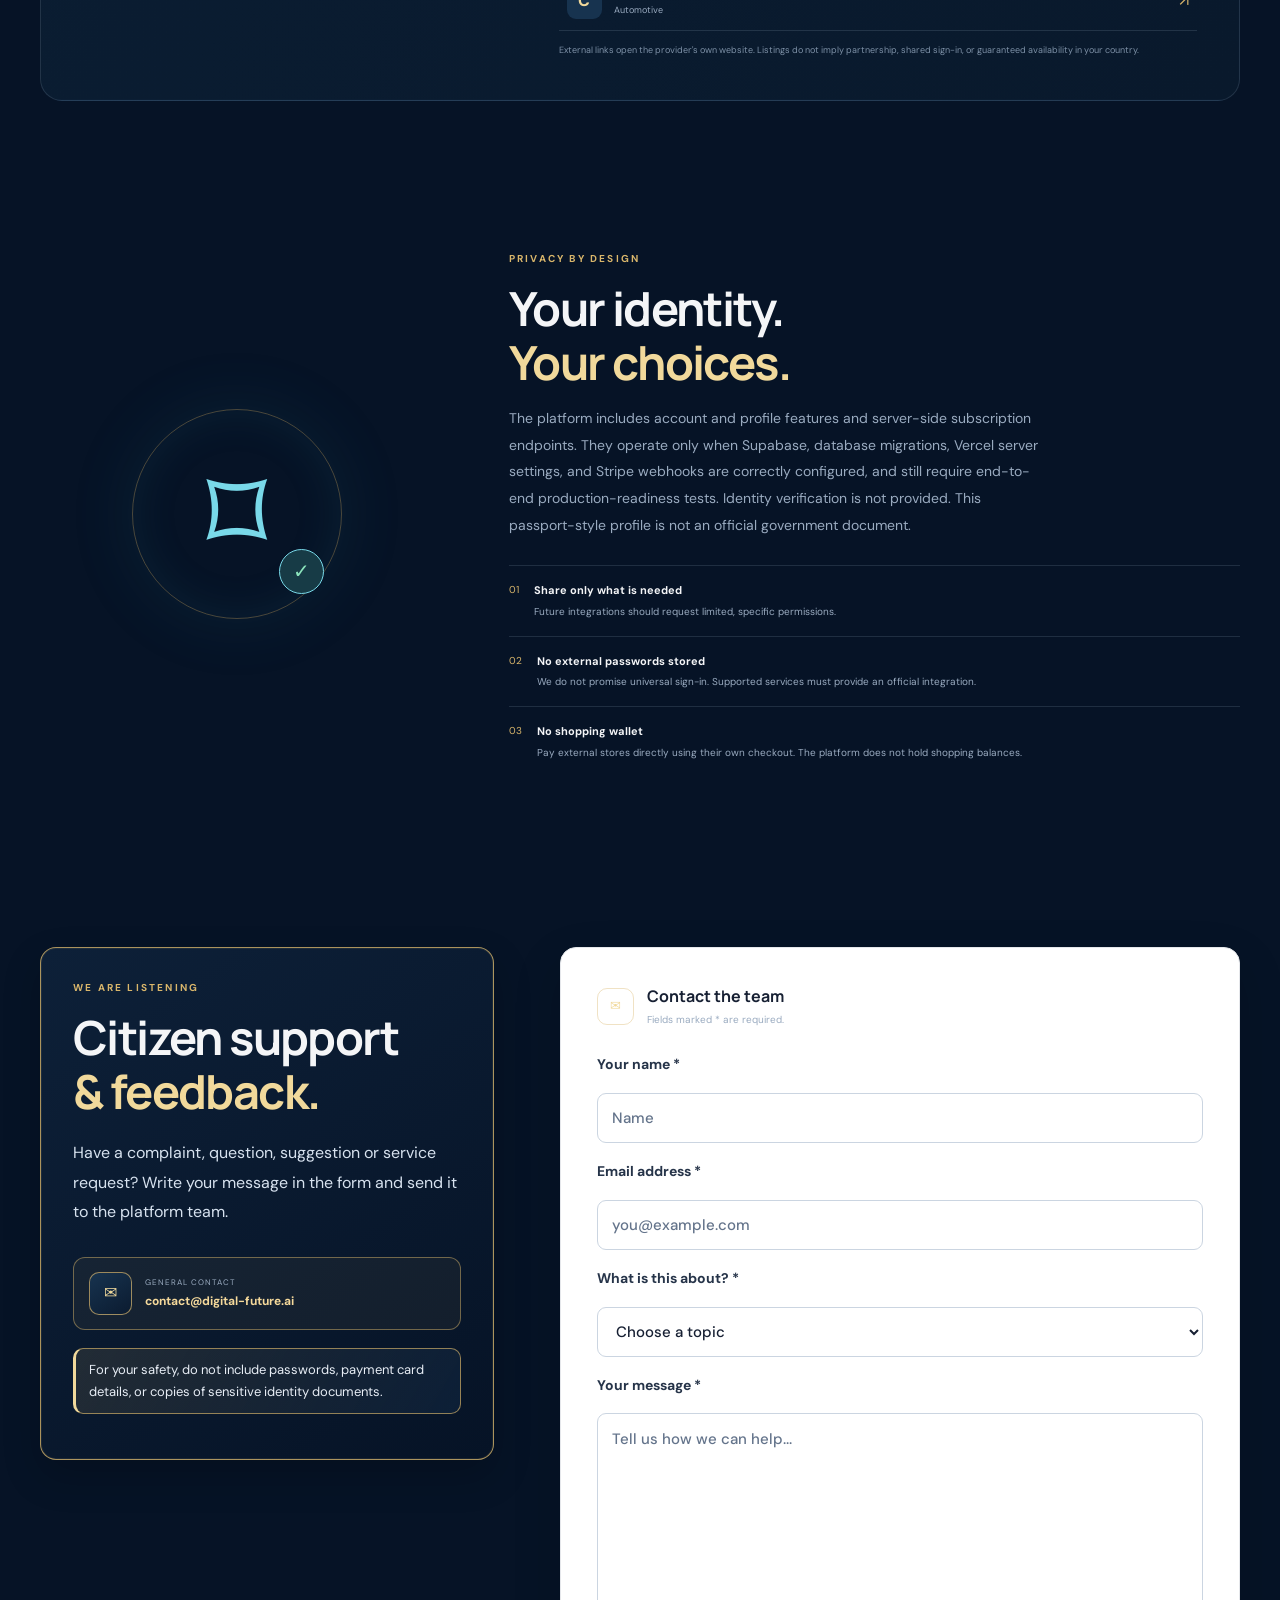
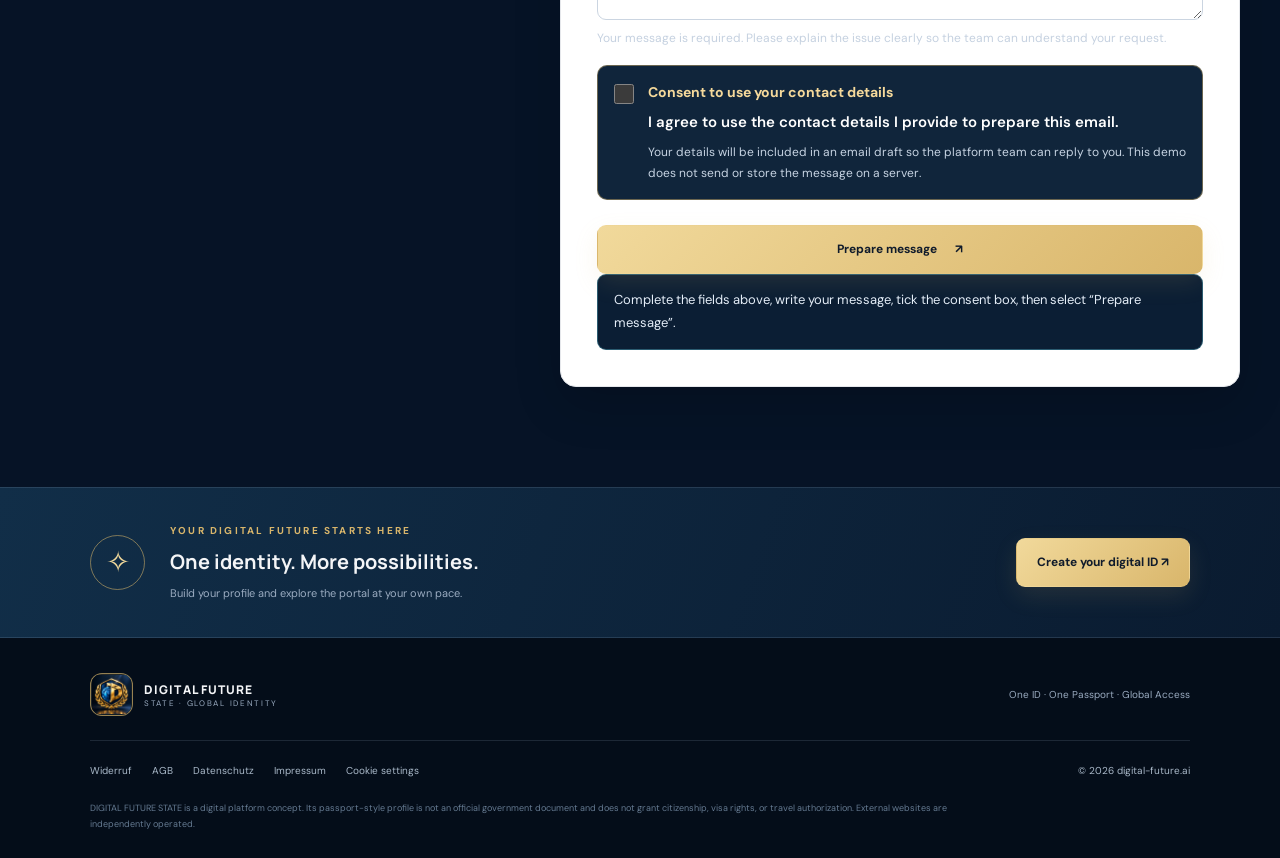
==== commit 8b658cc1: "i18n: add translation hooks to citizen priority directory" ====
--- a/index.html
+++ b/index.html
@@ -122,20 +122,20 @@
  </div>
 </section>
 <section class="section-wrap section-block priority-services-section" id="citizen-services">
- <div class="section-heading"><div><div class="eyebrow">CITIZEN START · PRIORITY 10</div><h2>Useful services. <span>Clear connections.</span></h2></div><p class="muted">Start from one trusted directory and open each provider's official website. We will label technical connections as live only after provider setup, permission checks and end-to-end tests are complete.</p></div>
+ <div class="section-heading"><div><div class="eyebrow" data-i18n="citizenServicesEyebrow">CITIZEN START · PRIORITY 10</div><h2 data-i18n-html="citizenServicesTitle">Useful services. <span>Clear connections.</span></h2></div><p class="muted"><span data-i18n="citizenServicesLead">Start from one trusted directory and open each provider's official website. Technical connections will be marked live only after setup, permission checks and end-to-end tests.</span></p></div>
  <div class="priority-service-grid">
-  <article class="priority-service-card"><span class="priority-service-number">01</span><h3>Google</h3><p>Search, maps, and digital tools.</p><a href="https://www.google.com/" target="_blank" rel="noopener noreferrer">Open official website ↗</a><small>Public link available · API / sign-in setup pending</small></article>
-  <article class="priority-service-card"><span class="priority-service-number">02</span><h3>Microsoft</h3><p>Work, productivity, and cloud services.</p><a href="https://www.microsoft.com/" target="_blank" rel="noopener noreferrer">Open official website ↗</a><small>Public link available · identity setup pending</small></article>
-  <article class="priority-service-card"><span class="priority-service-number">03</span><h3>Stripe</h3><p>Secure online payments and subscriptions.</p><a href="https://stripe.com/" target="_blank" rel="noopener noreferrer">Open official website ↗</a><small>Platform payments · end-to-end verification pending</small></article>
-  <article class="priority-service-card"><span class="priority-service-number">04</span><h3>PayPal</h3><p>An additional online payment option.</p><a href="https://www.paypal.com/" target="_blank" rel="noopener noreferrer">Open official website ↗</a><small>Public link available · technical integration pending</small></article>
-  <article class="priority-service-card"><span class="priority-service-number">05</span><h3>LinkedIn</h3><p>Professional profiles and career connections.</p><a href="https://www.linkedin.com/" target="_blank" rel="noopener noreferrer">Open official website ↗</a><small>Public link available · app permissions pending</small></article>
-  <article class="priority-service-card"><span class="priority-service-number">06</span><h3>WhatsApp Business</h3><p>Business communication where users consent.</p><a href="https://business.whatsapp.com/" target="_blank" rel="noopener noreferrer">Open official website ↗</a><small>Public link available · messaging setup pending</small></article>
-  <article class="priority-service-card"><span class="priority-service-number">07</span><h3>Google Maps</h3><p>Places and location information.</p><a href="https://maps.google.com/" target="_blank" rel="noopener noreferrer">Open official website ↗</a><small>Public link available · API key and quota setup pending</small></article>
-  <article class="priority-service-card"><span class="priority-service-number">08</span><h3>Google Translate</h3><p>Translation tools for multilingual access.</p><a href="https://translate.google.com/" target="_blank" rel="noopener noreferrer">Open official website ↗</a><small>Public link available · translation API setup pending</small></article>
-  <article class="priority-service-card"><span class="priority-service-number">09</span><h3>DHL</h3><p>Shipping and parcel tracking.</p><a href="https://www.dhl.com/" target="_blank" rel="noopener noreferrer">Open official website ↗</a><small>Public link available · eligible API access pending</small></article>
-  <article class="priority-service-card"><span class="priority-service-number">10</span><h3>Booking.com</h3><p>Travel and accommodation discovery.</p><a href="https://www.booking.com/" target="_blank" rel="noopener noreferrer">Open official website ↗</a><small>Public link available · partner access pending</small></article>
+  <article class="priority-service-card"><span class="priority-service-number">01</span><h3>Google</h3><p data-i18n="citizenServiceDesc1">Search, maps, and digital tools.</p><a href="https://www.google.com/" target="_blank" rel="noopener noreferrer" data-i18n="citizenServicesOpen">Open official website ↗</a><small data-i18n="citizenServicesStatus">Official website link · technical integration not yet verified</small></article>
+  <article class="priority-service-card"><span class="priority-service-number">02</span><h3>Microsoft</h3><p data-i18n="citizenServiceDesc2">Work, productivity, and cloud services.</p><a href="https://www.microsoft.com/" target="_blank" rel="noopener noreferrer" data-i18n="citizenServicesOpen">Open official website ↗</a><small data-i18n="citizenServicesStatus">Official website link · technical integration not yet verified</small></article>
+  <article class="priority-service-card"><span class="priority-service-number">03</span><h3>Stripe</h3><p data-i18n="citizenServiceDesc3">Secure online payments and subscriptions.</p><a href="https://stripe.com/" target="_blank" rel="noopener noreferrer" data-i18n="citizenServicesOpen">Open official website ↗</a><small data-i18n="citizenServicesStatus">Official website link · technical integration not yet verified</small></article>
+  <article class="priority-service-card"><span class="priority-service-number">04</span><h3>PayPal</h3><p data-i18n="citizenServiceDesc4">An additional online payment option.</p><a href="https://www.paypal.com/" target="_blank" rel="noopener noreferrer" data-i18n="citizenServicesOpen">Open official website ↗</a><small data-i18n="citizenServicesStatus">Official website link · technical integration not yet verified</small></article>
+  <article class="priority-service-card"><span class="priority-service-number">05</span><h3>LinkedIn</h3><p data-i18n="citizenServiceDesc5">Professional profiles and career connections.</p><a href="https://www.linkedin.com/" target="_blank" rel="noopener noreferrer" data-i18n="citizenServicesOpen">Open official website ↗</a><small data-i18n="citizenServicesStatus">Official website link · technical integration not yet verified</small></article>
+  <article class="priority-service-card"><span class="priority-service-number">06</span><h3>WhatsApp Business</h3><p data-i18n="citizenServiceDesc6">Business communication where users consent.</p><a href="https://business.whatsapp.com/" target="_blank" rel="noopener noreferrer" data-i18n="citizenServicesOpen">Open official website ↗</a><small data-i18n="citizenServicesStatus">Official website link · technical integration not yet verified</small></article>
+  <article class="priority-service-card"><span class="priority-service-number">07</span><h3>Google Maps</h3><p data-i18n="citizenServiceDesc7">Places and location information.</p><a href="https://maps.google.com/" target="_blank" rel="noopener noreferrer" data-i18n="citizenServicesOpen">Open official website ↗</a><small data-i18n="citizenServicesStatus">Official website link · technical integration not yet verified</small></article>
+  <article class="priority-service-card"><span class="priority-service-number">08</span><h3>Google Translate</h3><p data-i18n="citizenServiceDesc8">Translation tools for multilingual access.</p><a href="https://translate.google.com/" target="_blank" rel="noopener noreferrer" data-i18n="citizenServicesOpen">Open official website ↗</a><small data-i18n="citizenServicesStatus">Official website link · technical integration not yet verified</small></article>
+  <article class="priority-service-card"><span class="priority-service-number">09</span><h3>DHL</h3><p data-i18n="citizenServiceDesc9">Shipping and parcel tracking.</p><a href="https://www.dhl.com/" target="_blank" rel="noopener noreferrer" data-i18n="citizenServicesOpen">Open official website ↗</a><small data-i18n="citizenServicesStatus">Official website link · technical integration not yet verified</small></article>
+  <article class="priority-service-card"><span class="priority-service-number">10</span><h3>Booking.com</h3><p data-i18n="citizenServiceDesc10">Travel and accommodation discovery.</p><a href="https://www.booking.com/" target="_blank" rel="noopener noreferrer" data-i18n="citizenServicesOpen">Open official website ↗</a><small data-i18n="citizenServicesStatus">Official website link · technical integration not yet verified</small></article>
  </div>
- <p class="priority-services-note">Trust promise: these are official outbound links, not endorsements or claims of partnership. The provider keeps its own account, checkout and terms. <a href="/integrations/priority-ten.html">View the technical integration plan for all ten services ↗</a></p>
+ <p class="priority-services-note"><span data-i18n="citizenServicesTrust">Trust promise: these are official outbound links, not endorsements or claims of partnership. Providers keep their own accounts, checkout and terms.</span> <a href="/integrations/priority-ten.html" data-i18n="citizenServicesRoadmap">View the technical integration plan for all ten services ↗</a></p>
 </section>
 <section class="section-wrap section-block directory-section" id="directory">
  <div class="directory-panel"><div><div class="eyebrow">A DIRECTORY THAT GROWS</div><h2>Find your next<br><span>destination.</span></h2><p class="muted">Search a sample directory or visit a public website directly. External services keep their own accounts, terms, and payment processes.</p></div>
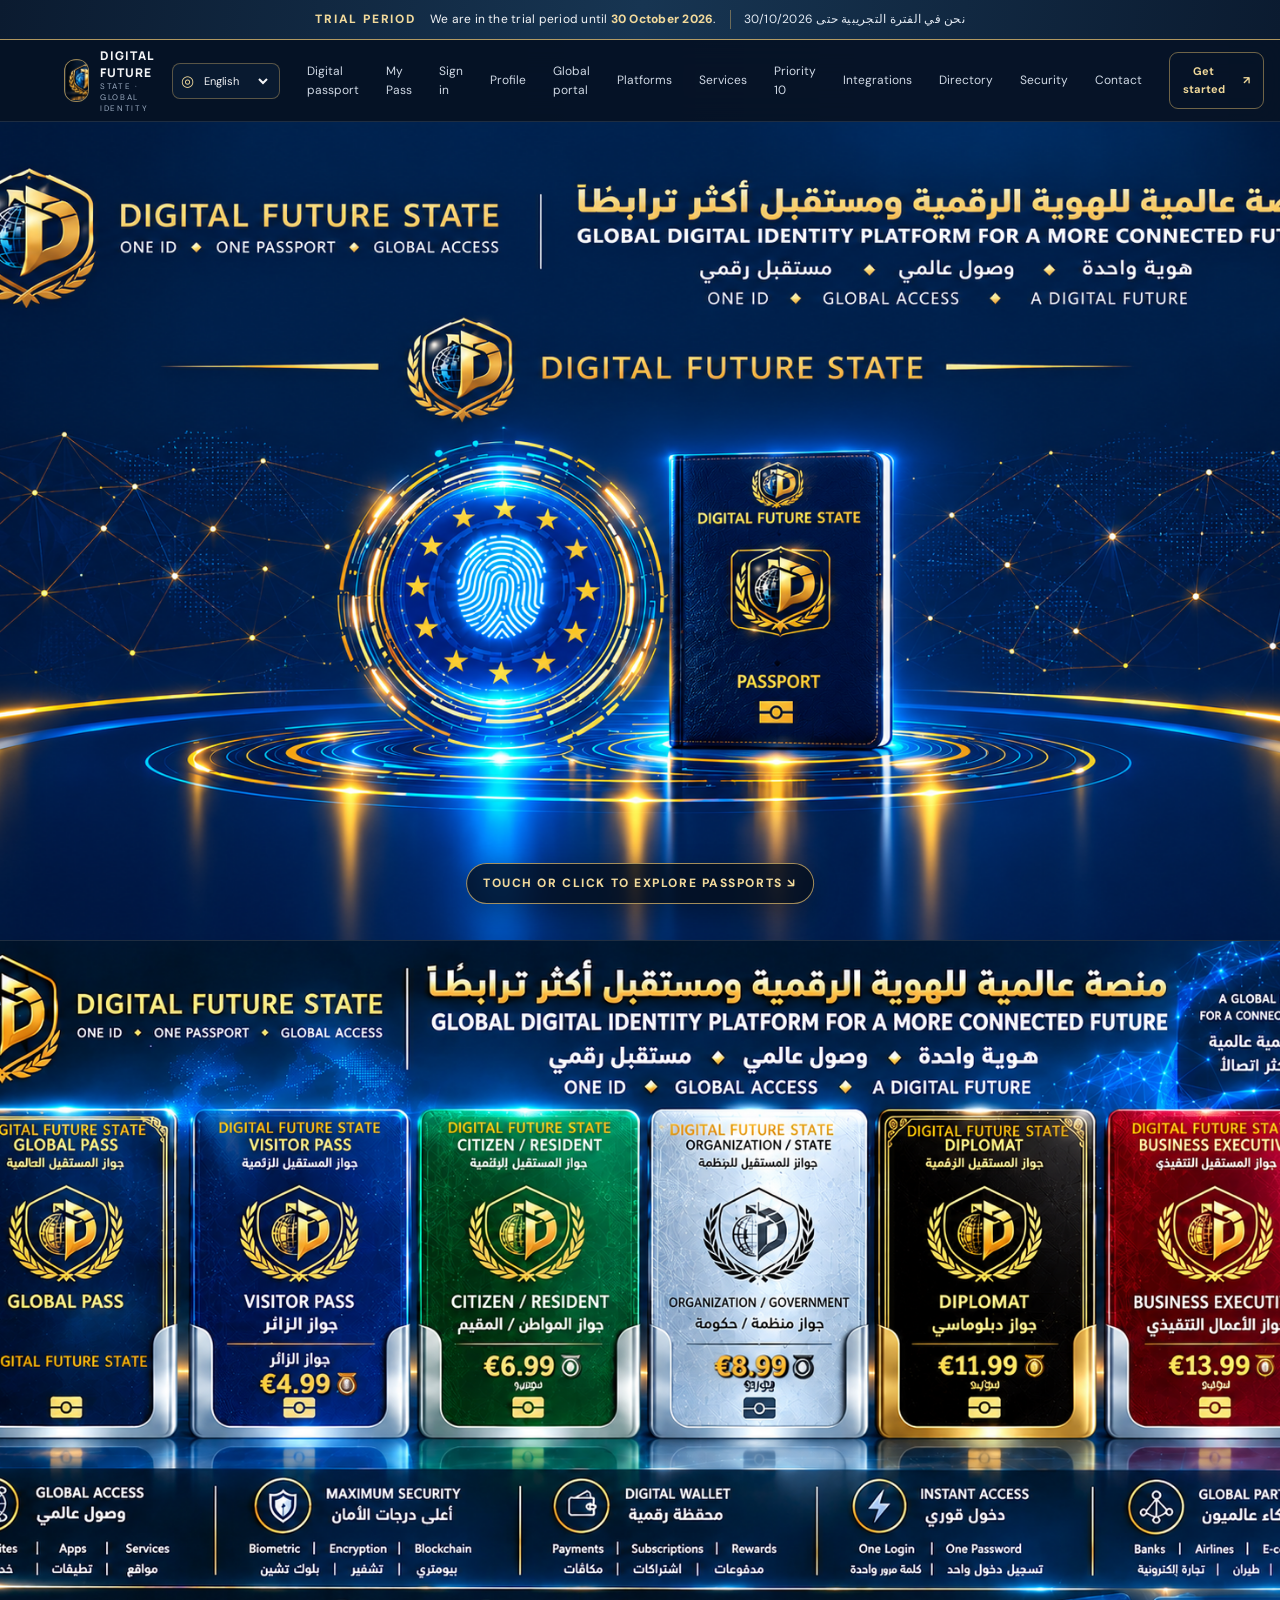
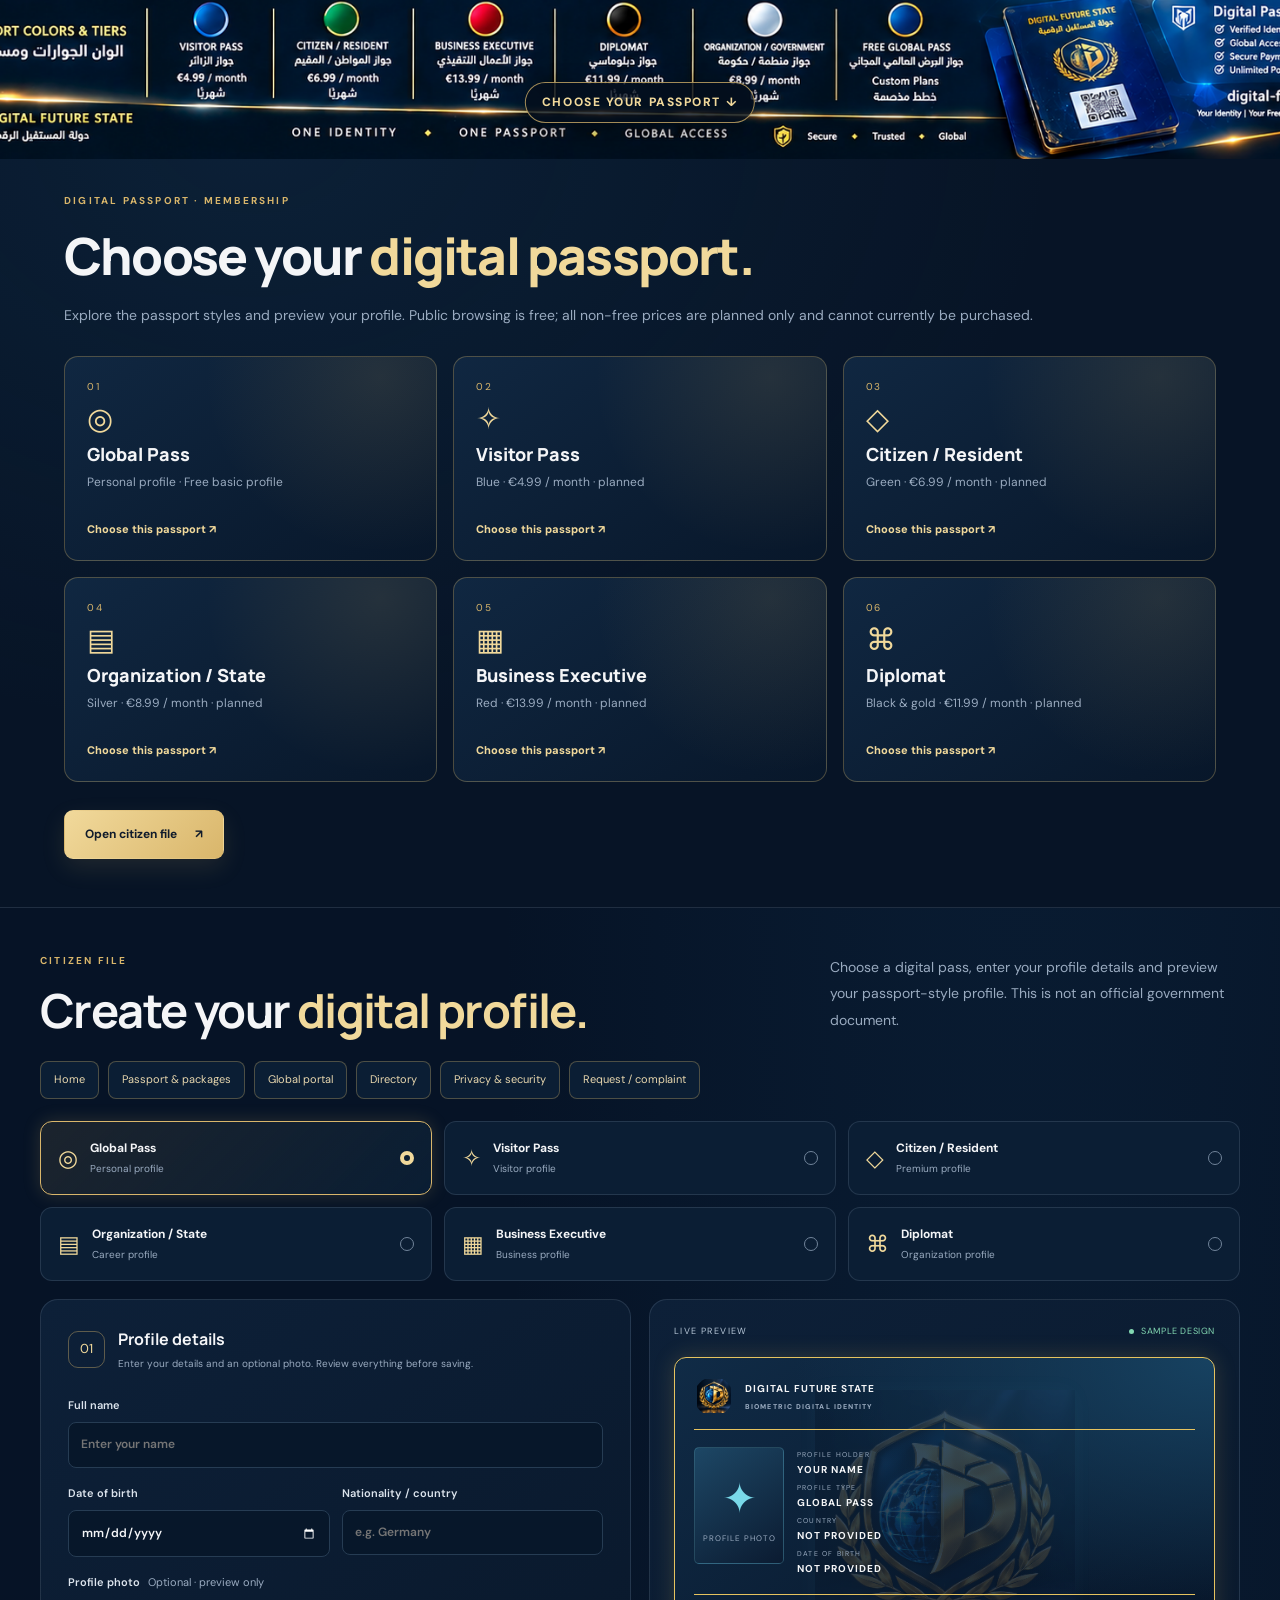
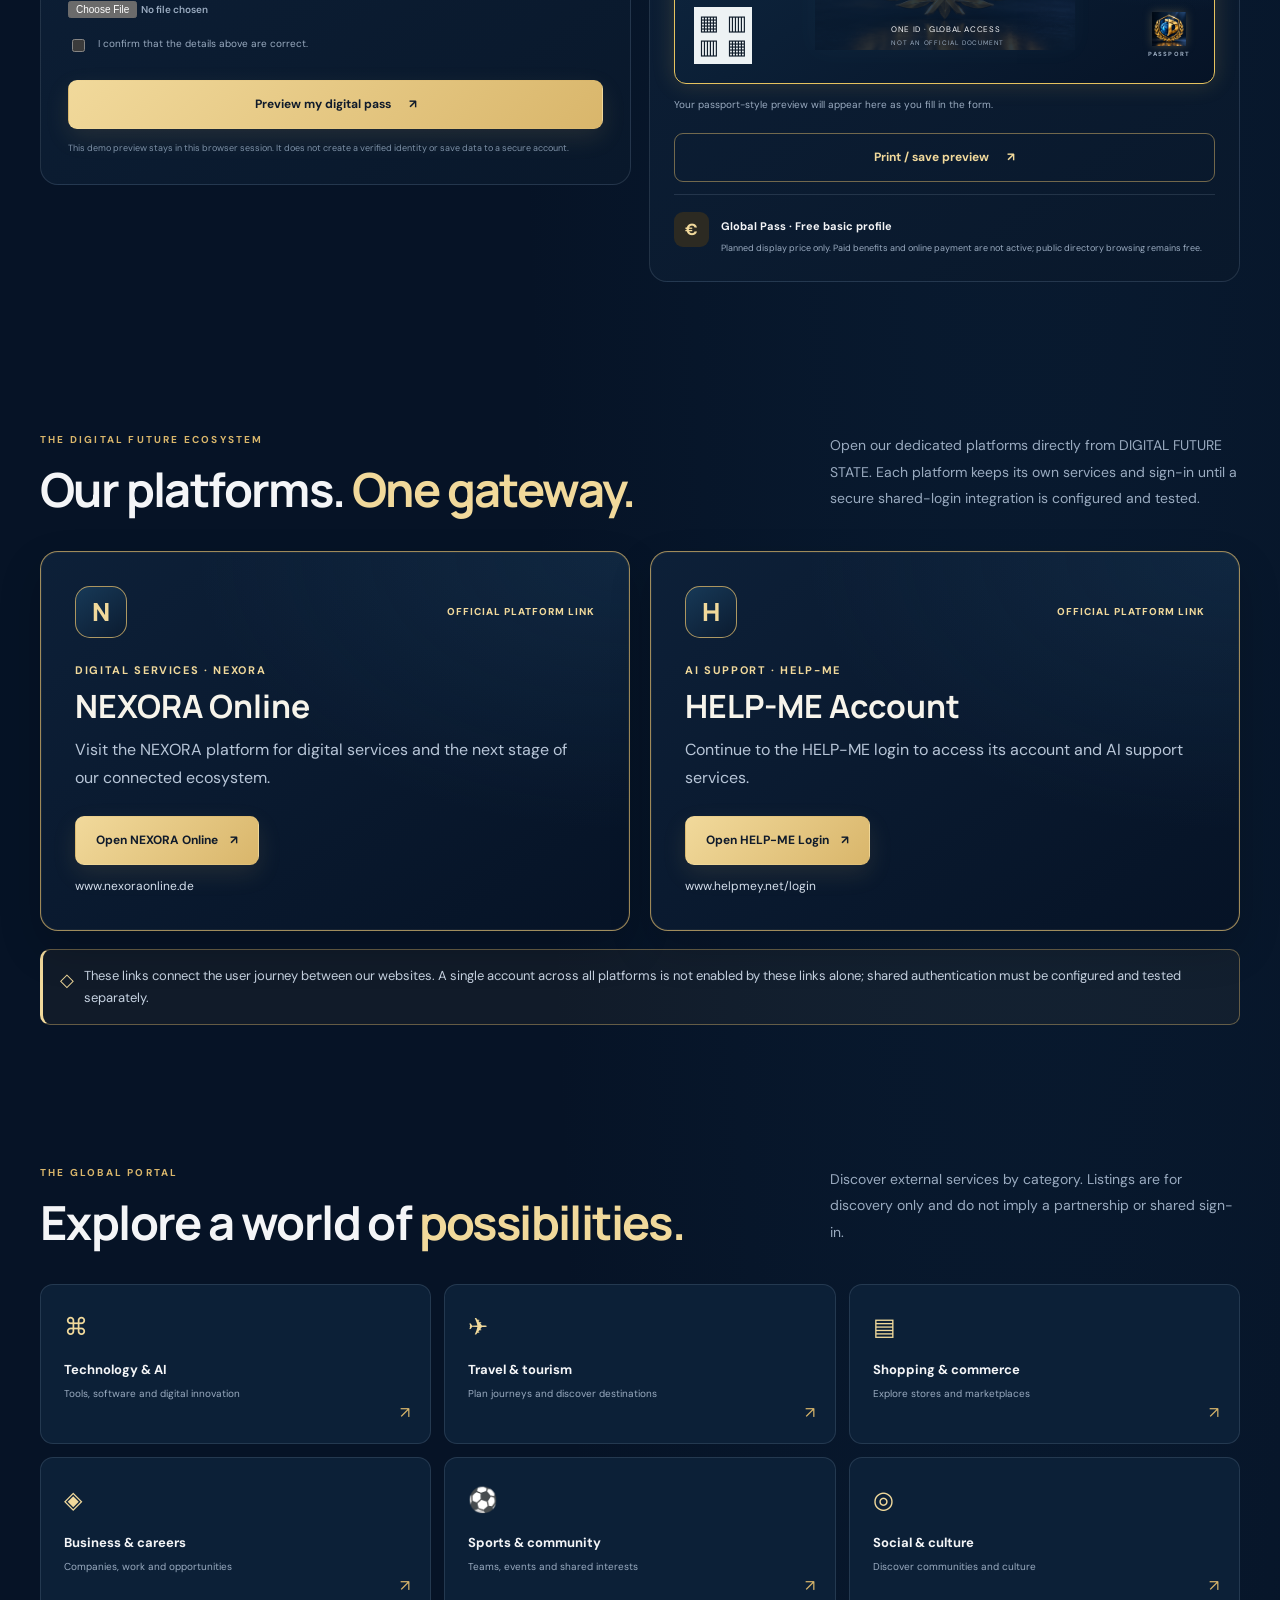
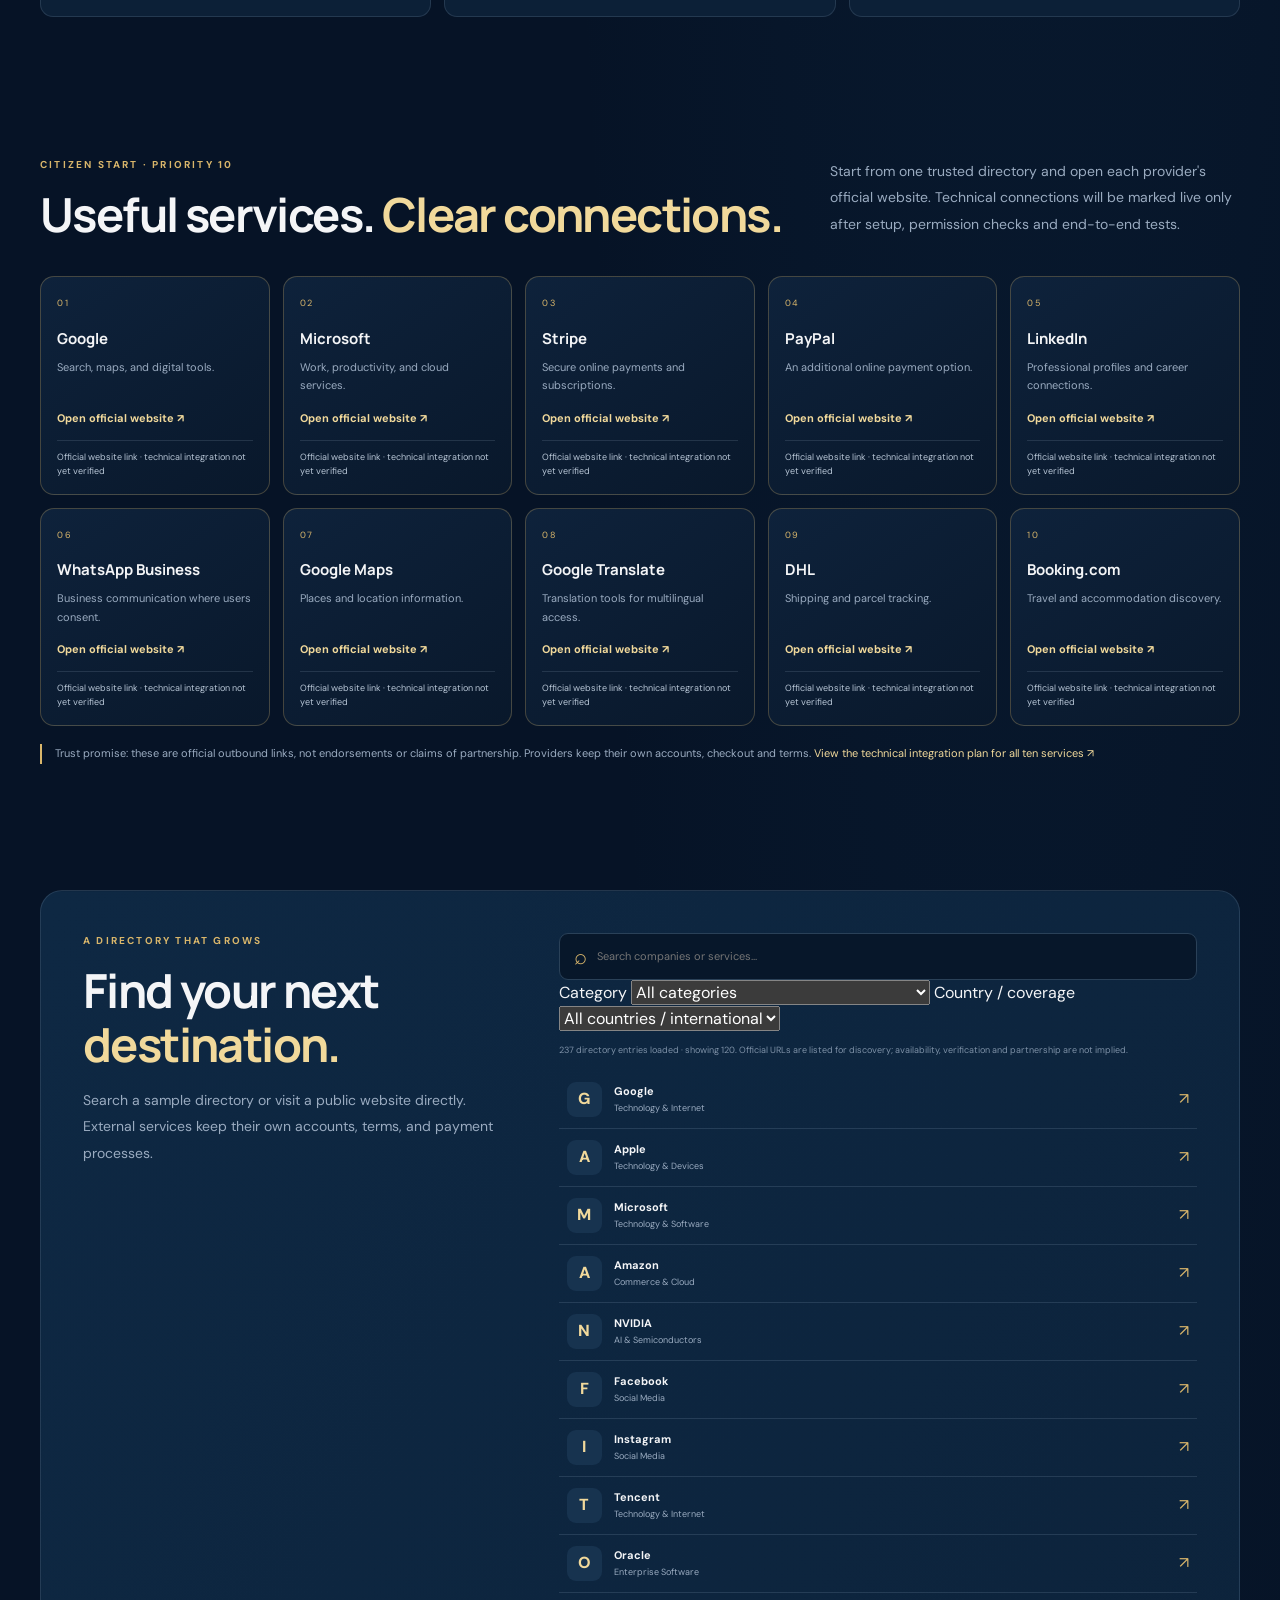
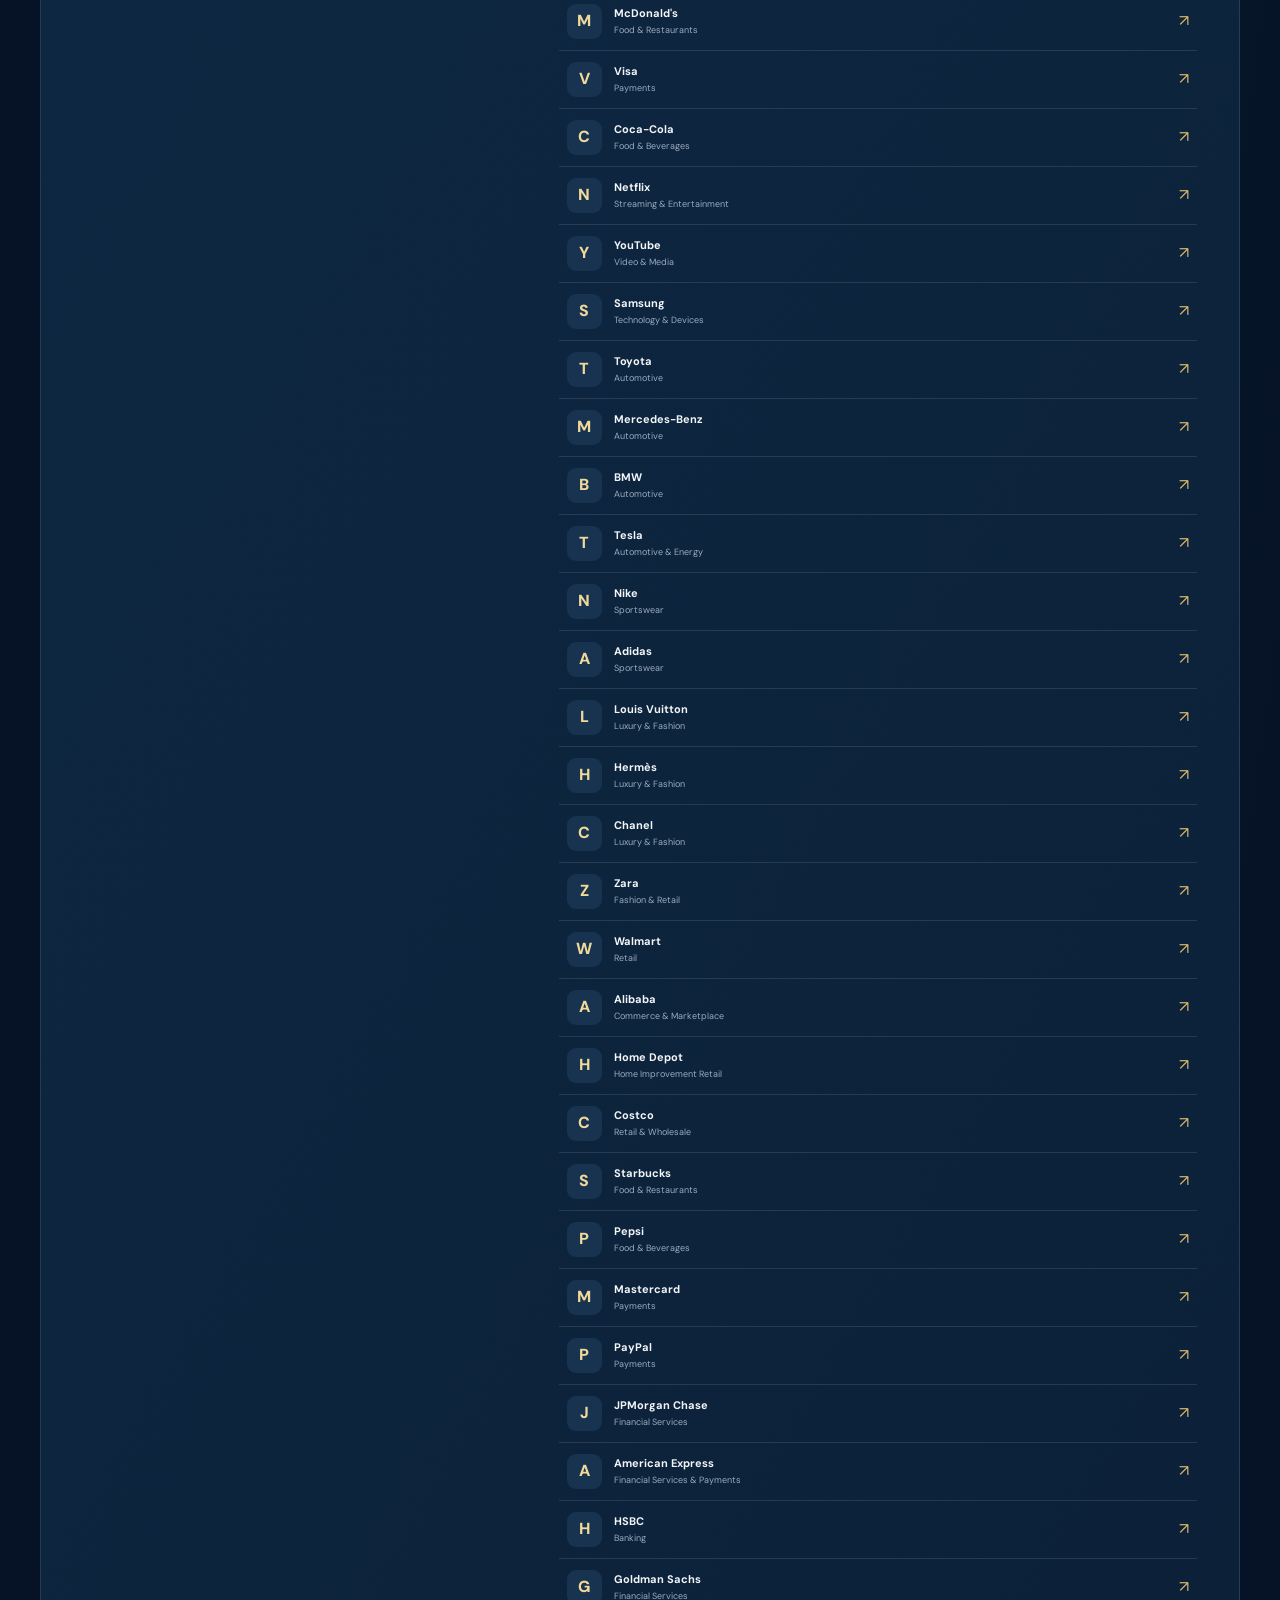
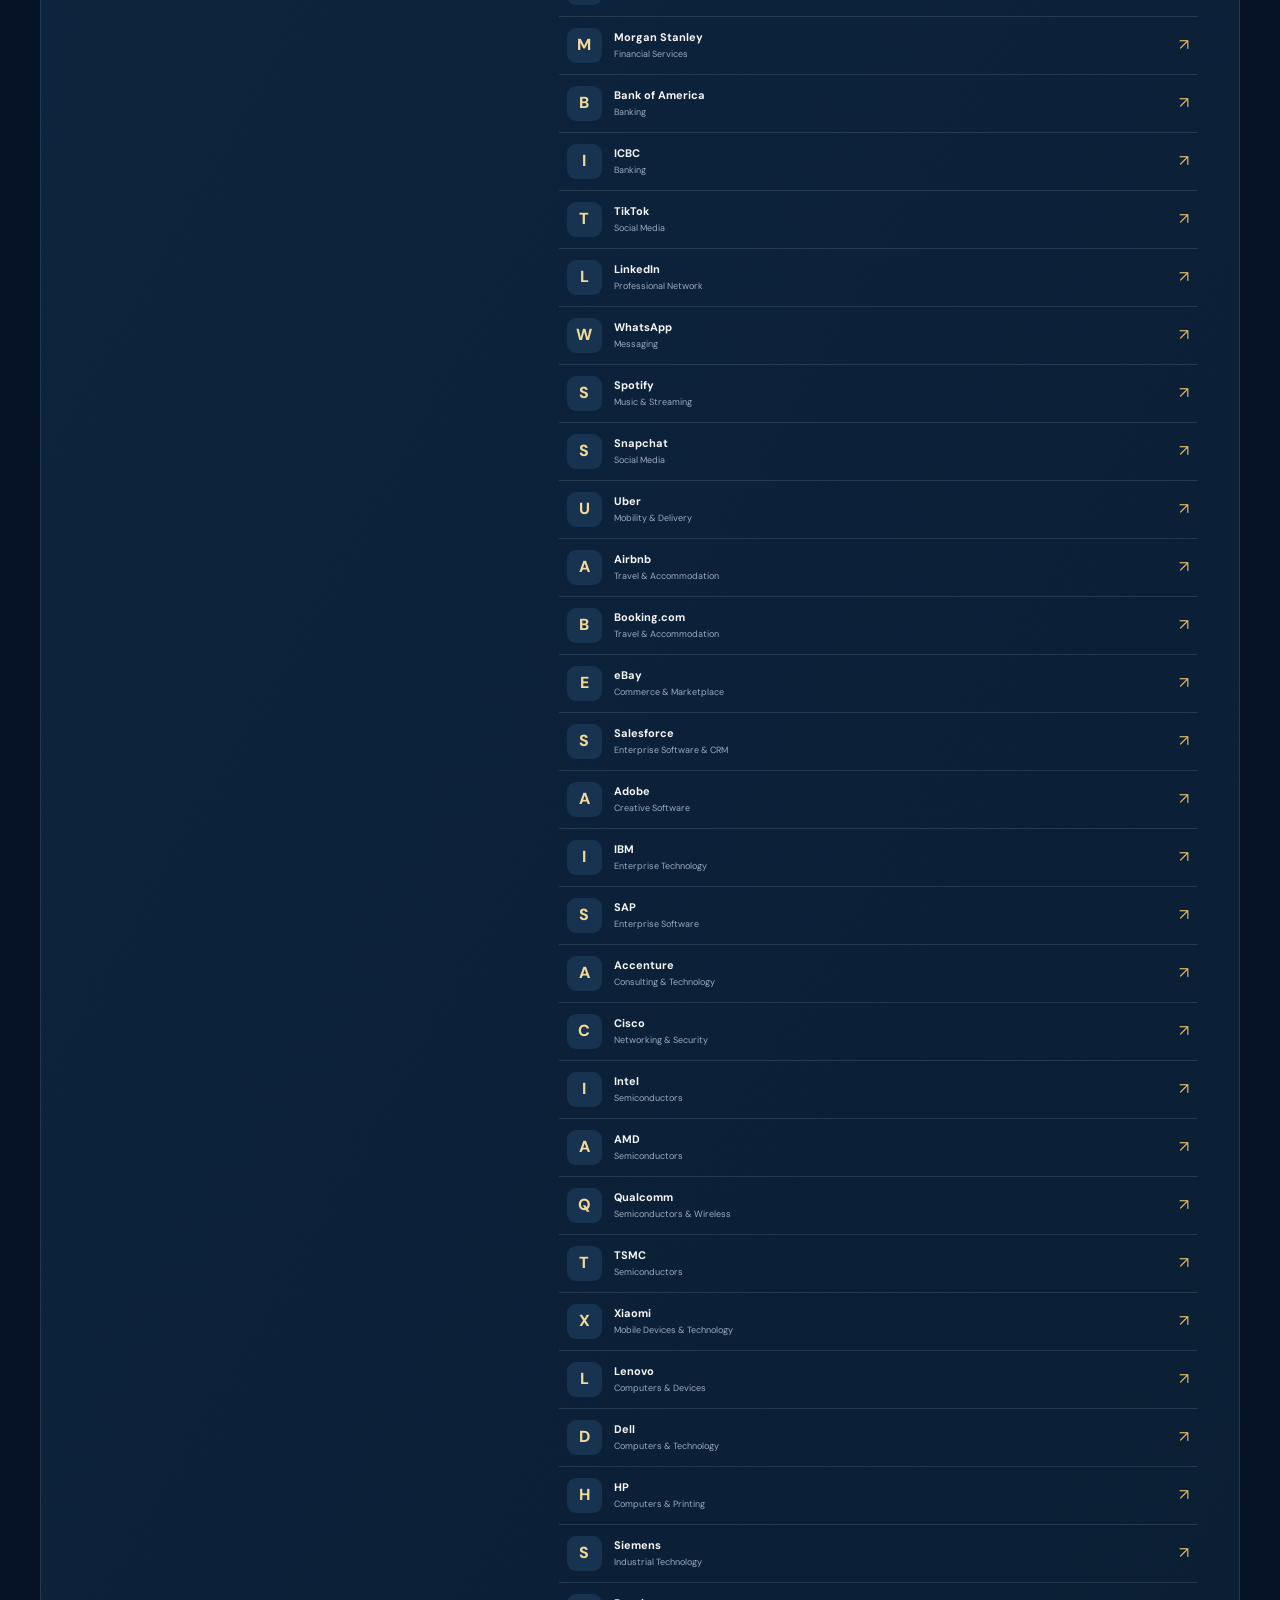
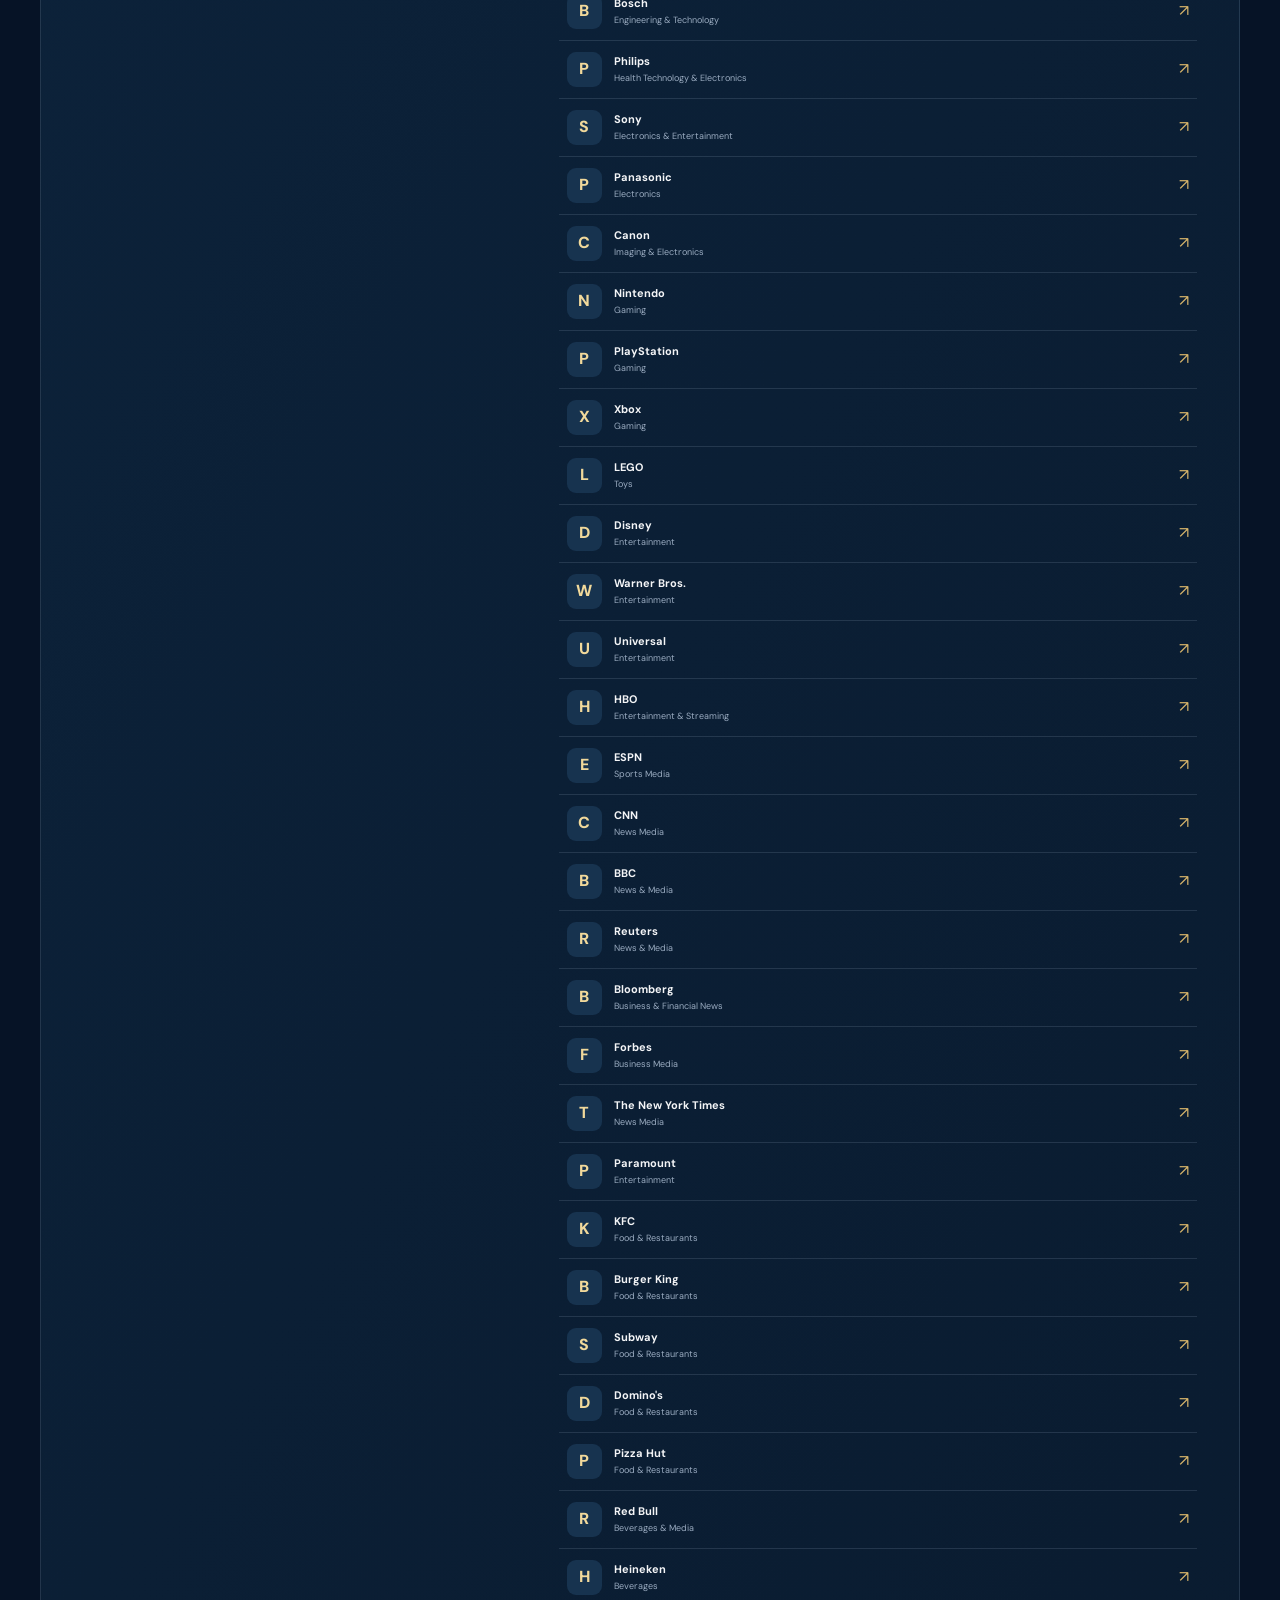
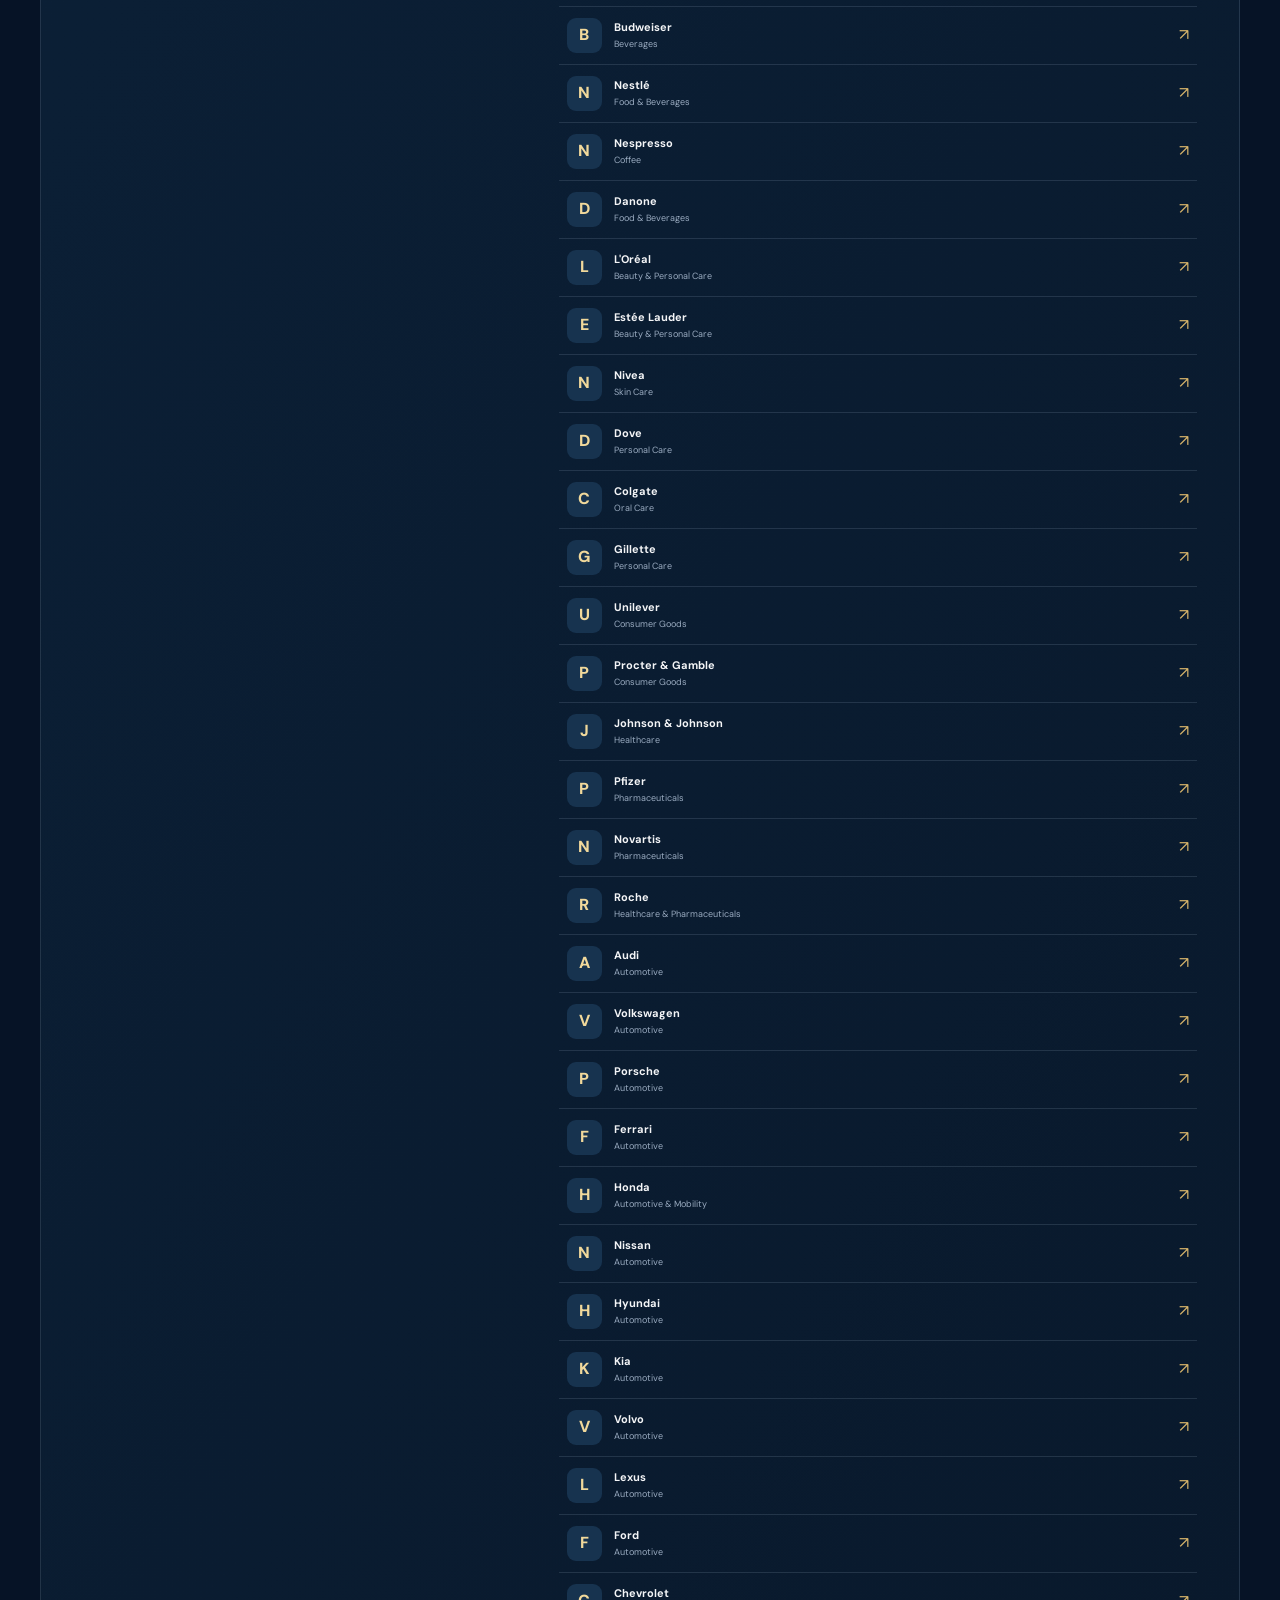
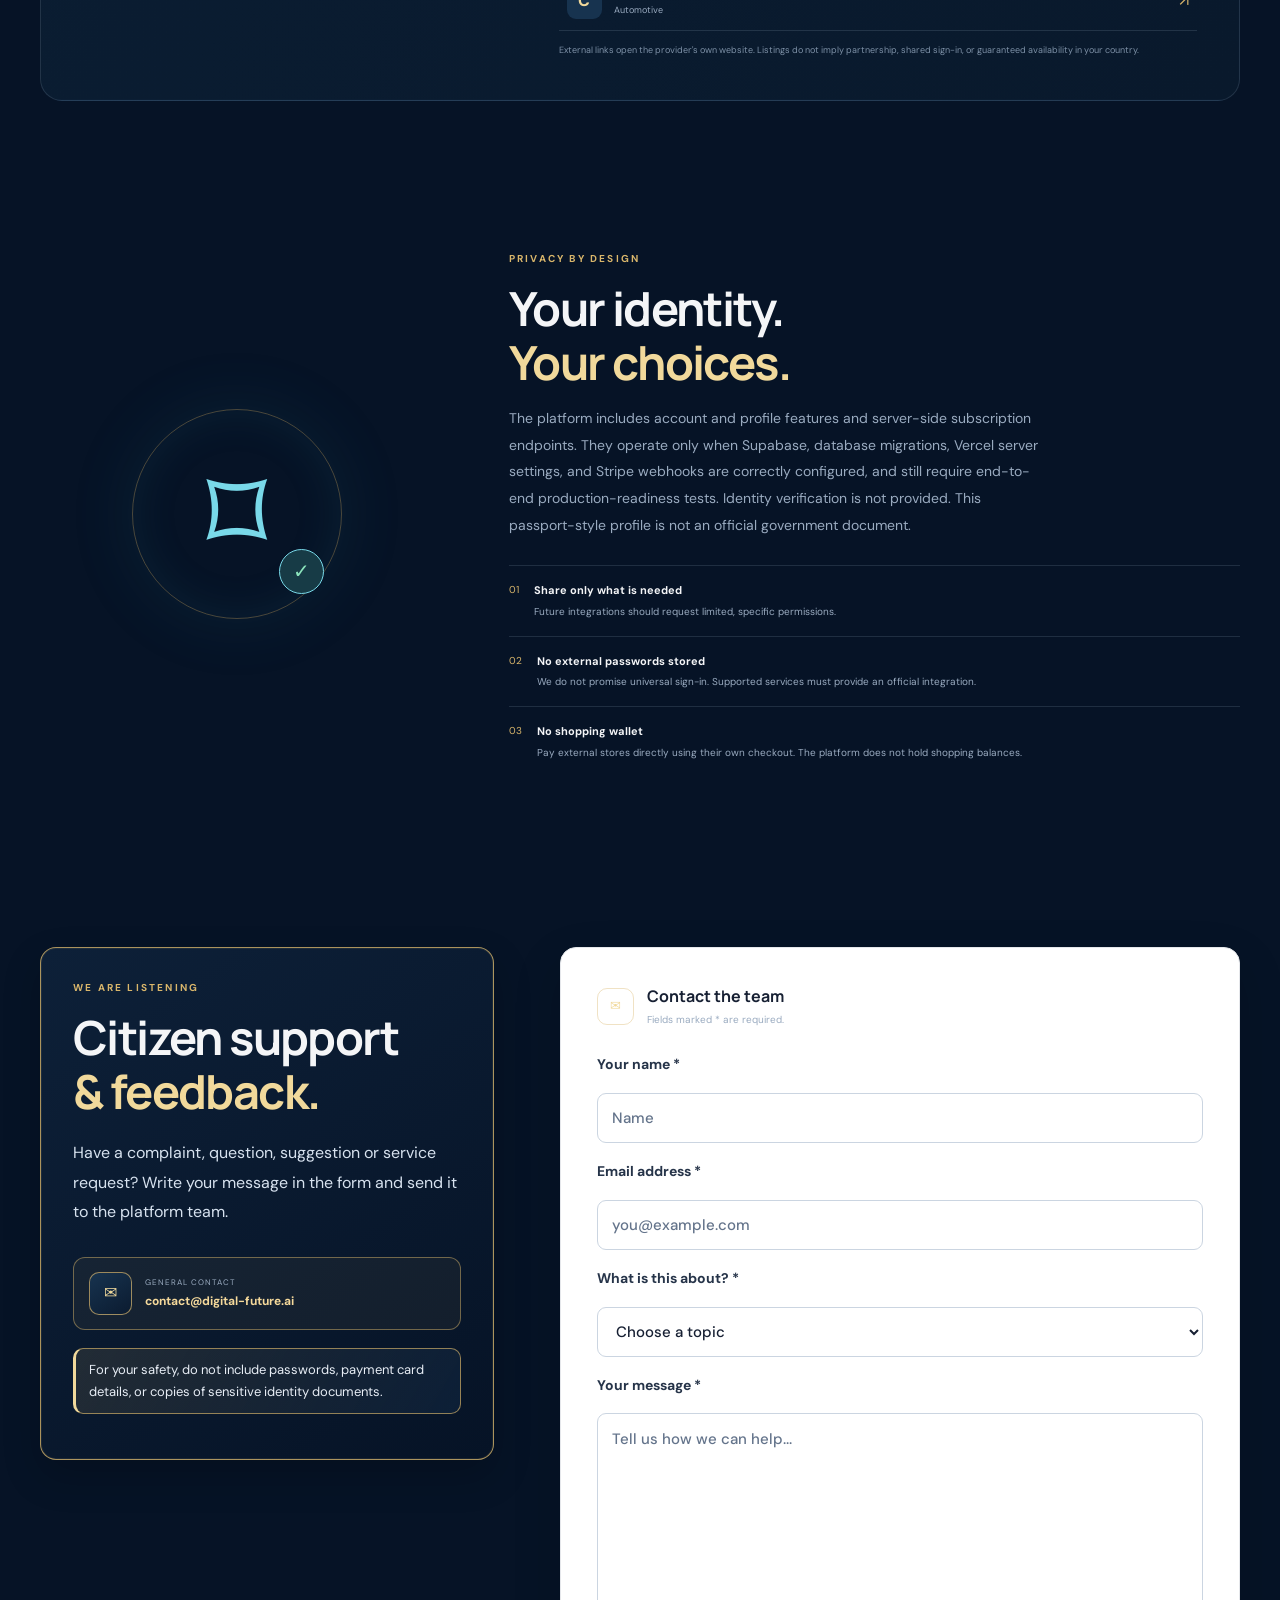
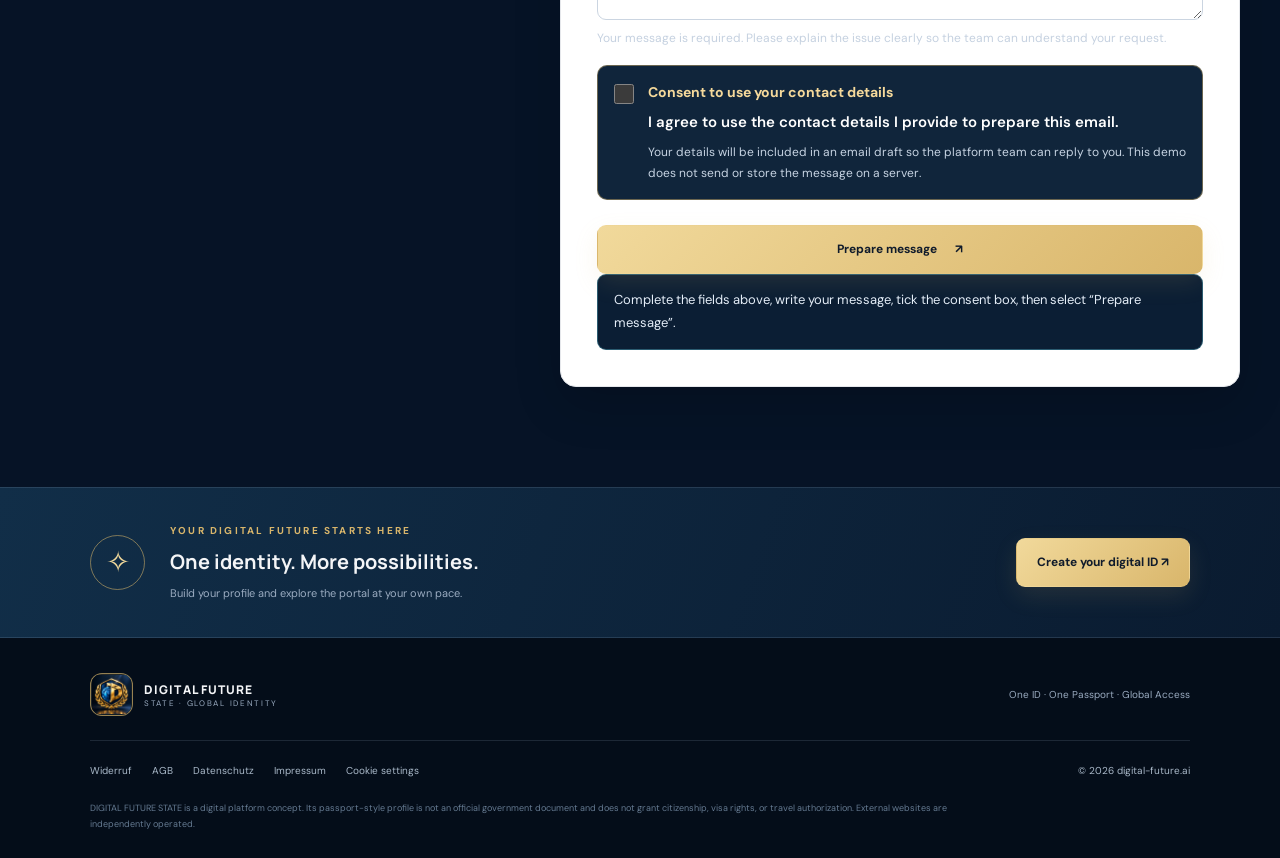
==== commit 2daf2845: "ui: simplify top navigation labels" ====
--- a/index.html
+++ b/index.html
@@ -18,7 +18,7 @@
 <header class="site-header">
   <a class="brand" href="#home" aria-label="Digital Future State home"><span class="brand-mark"><img src="/dfs-gold-emblem.png" alt="" width="39" height="39"></span><span class="brand-copy"><b>DIGITAL FUTURE</b><small>STATE · GLOBAL IDENTITY</small></span></a>
   <button class="menu-toggle" id="menuToggle" aria-label="Open navigation" aria-expanded="false">☰</button>
-  <nav id="mainNav"><label class="language-control" aria-label="Choose interface language"><span>◎</span><select id="languageSelect" aria-label="Interface language"><option value="en">English</option><option value="de">Deutsch</option><option value="ar">العربية</option><option value="fr">Français</option><option value="es">Español</option><option value="tr">Türkçe</option><option value="it">Italiano</option><option value="pt">Português</option><option value="ru">Русский</option><option value="zh">中文</option></select></label><a href="#plans"><span data-i18n="navPassport">Digital passport</span></a><a href="/account/">My digital passport</a><a href="/account/auth.html">Sign in / Register</a><a href="#citizen">Citizen file</a><a href="#ecosystem"><span data-i18n="navPortal">Global portal</span></a><a href="#our-platforms">Our platforms</a><a href="#citizen-services">Citizen services · 10</a><a href="/integrations/priority-ten.html">Priority integration plan</a><a href="/integrations/">Integration pilot · 20 providers</a><a href="/integrations/global-directory.html">Global directory · 120 new candidates</a><a href="#security"><span data-i18n="navSecurity">Security</span></a><a href="#contact"><span data-i18n="navContact">Contact</span></a><button class="btn btn-small btn-outline" data-scroll="#plans">Get started <span>↗</span></button></nav>
+  <nav id="mainNav"><label class="language-control" aria-label="Choose interface language"><span>◎</span><select id="languageSelect" aria-label="Interface language"><option value="en">English</option><option value="de">Deutsch</option><option value="ar">العربية</option><option value="fr">Français</option><option value="es">Español</option><option value="tr">Türkçe</option><option value="it">Italiano</option><option value="pt">Português</option><option value="ru">Русский</option><option value="zh">中文</option></select></label><a href="#plans" aria-label="Digital passport"><span data-i18n="navPassport">Passport</span></a><a href="/account/" aria-label="My digital passport">My Pass</a><a href="/account/auth.html">Sign in</a><a href="#citizen">Profile</a><a href="#ecosystem"><span data-i18n="navPortal">Portal</span></a><a href="#our-platforms">Platforms</a><a href="#citizen-services">Services</a><a href="/integrations/priority-ten.html">Priority 10</a><a href="/integrations/">Integrations</a><a href="/integrations/global-directory.html">Directory</a><a href="#security"><span data-i18n="navSecurity">Security</span></a><a href="#contact"><span data-i18n="navContact">Contact</span></a><button class="btn btn-small btn-outline" data-scroll="#plans">Get started <span>↗</span></button></nav>
 </header>
 <main>
 <section class="hero section-wrap" id="home">
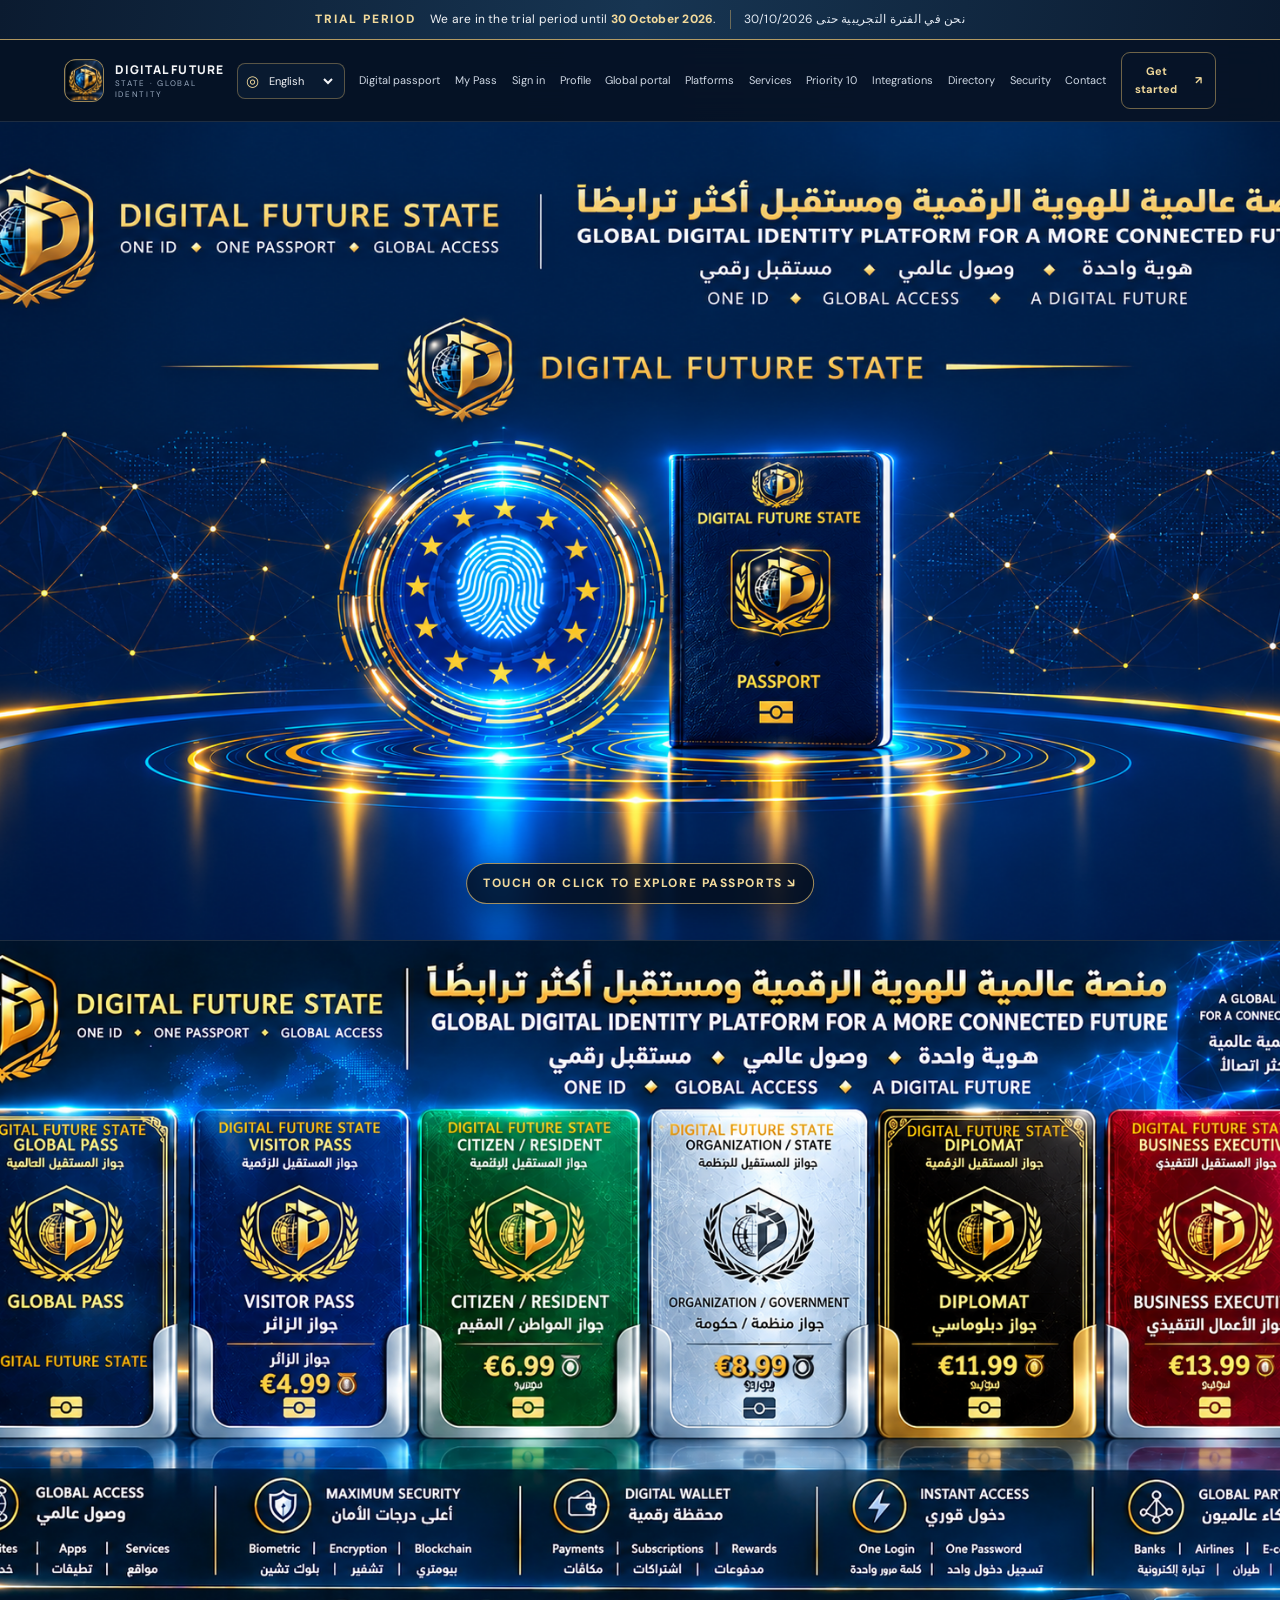
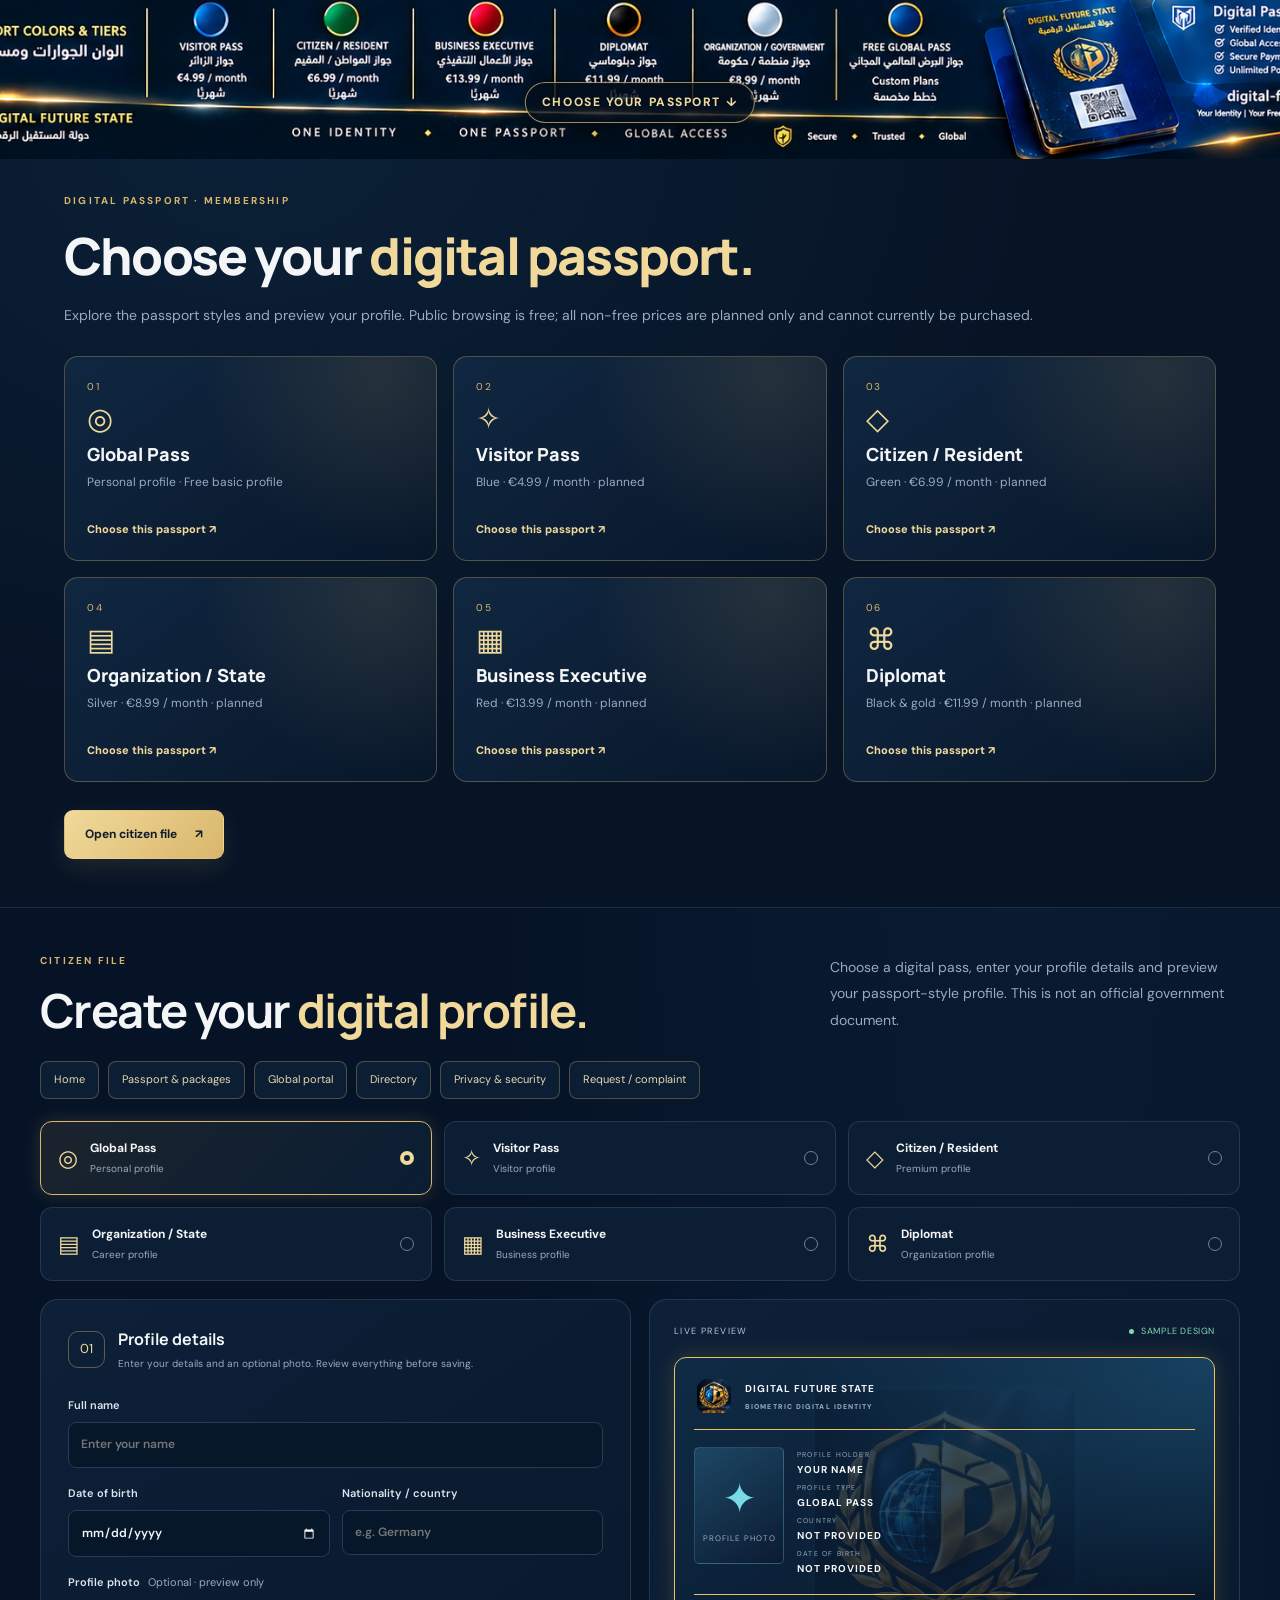
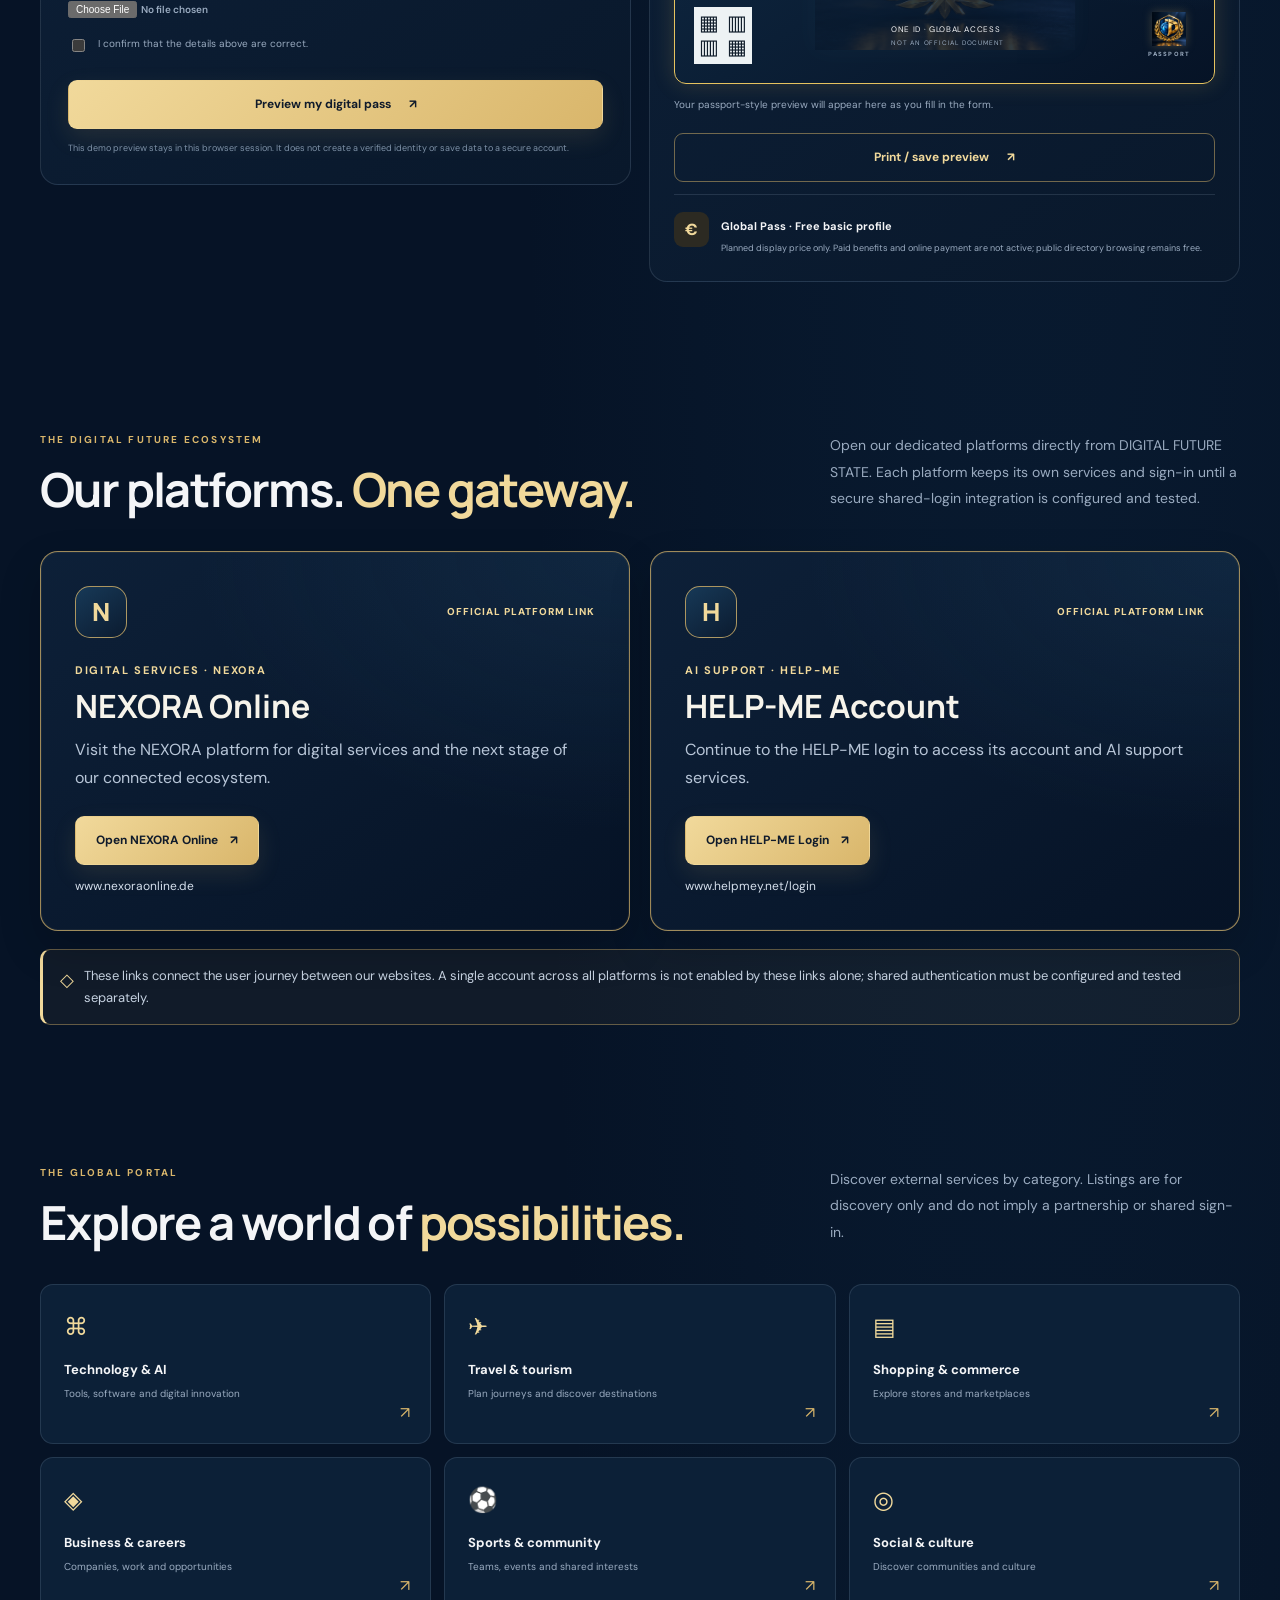
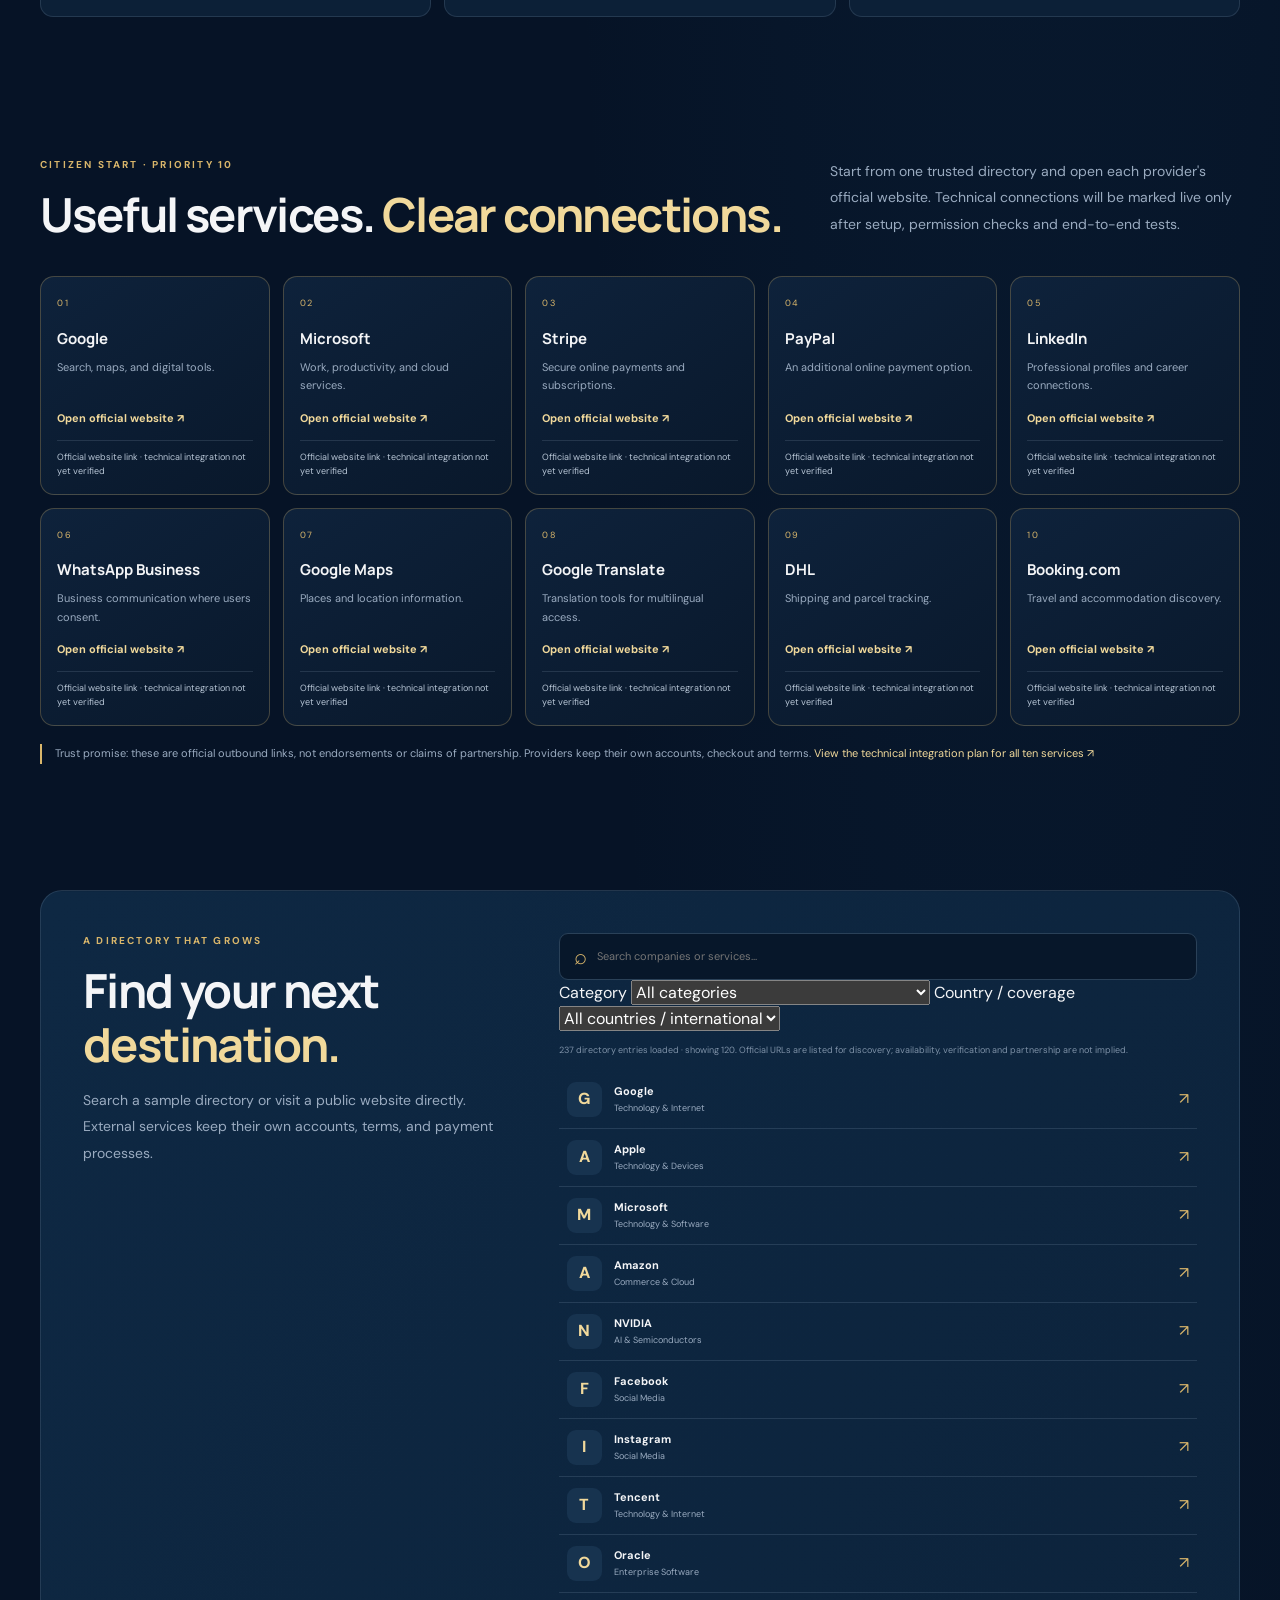
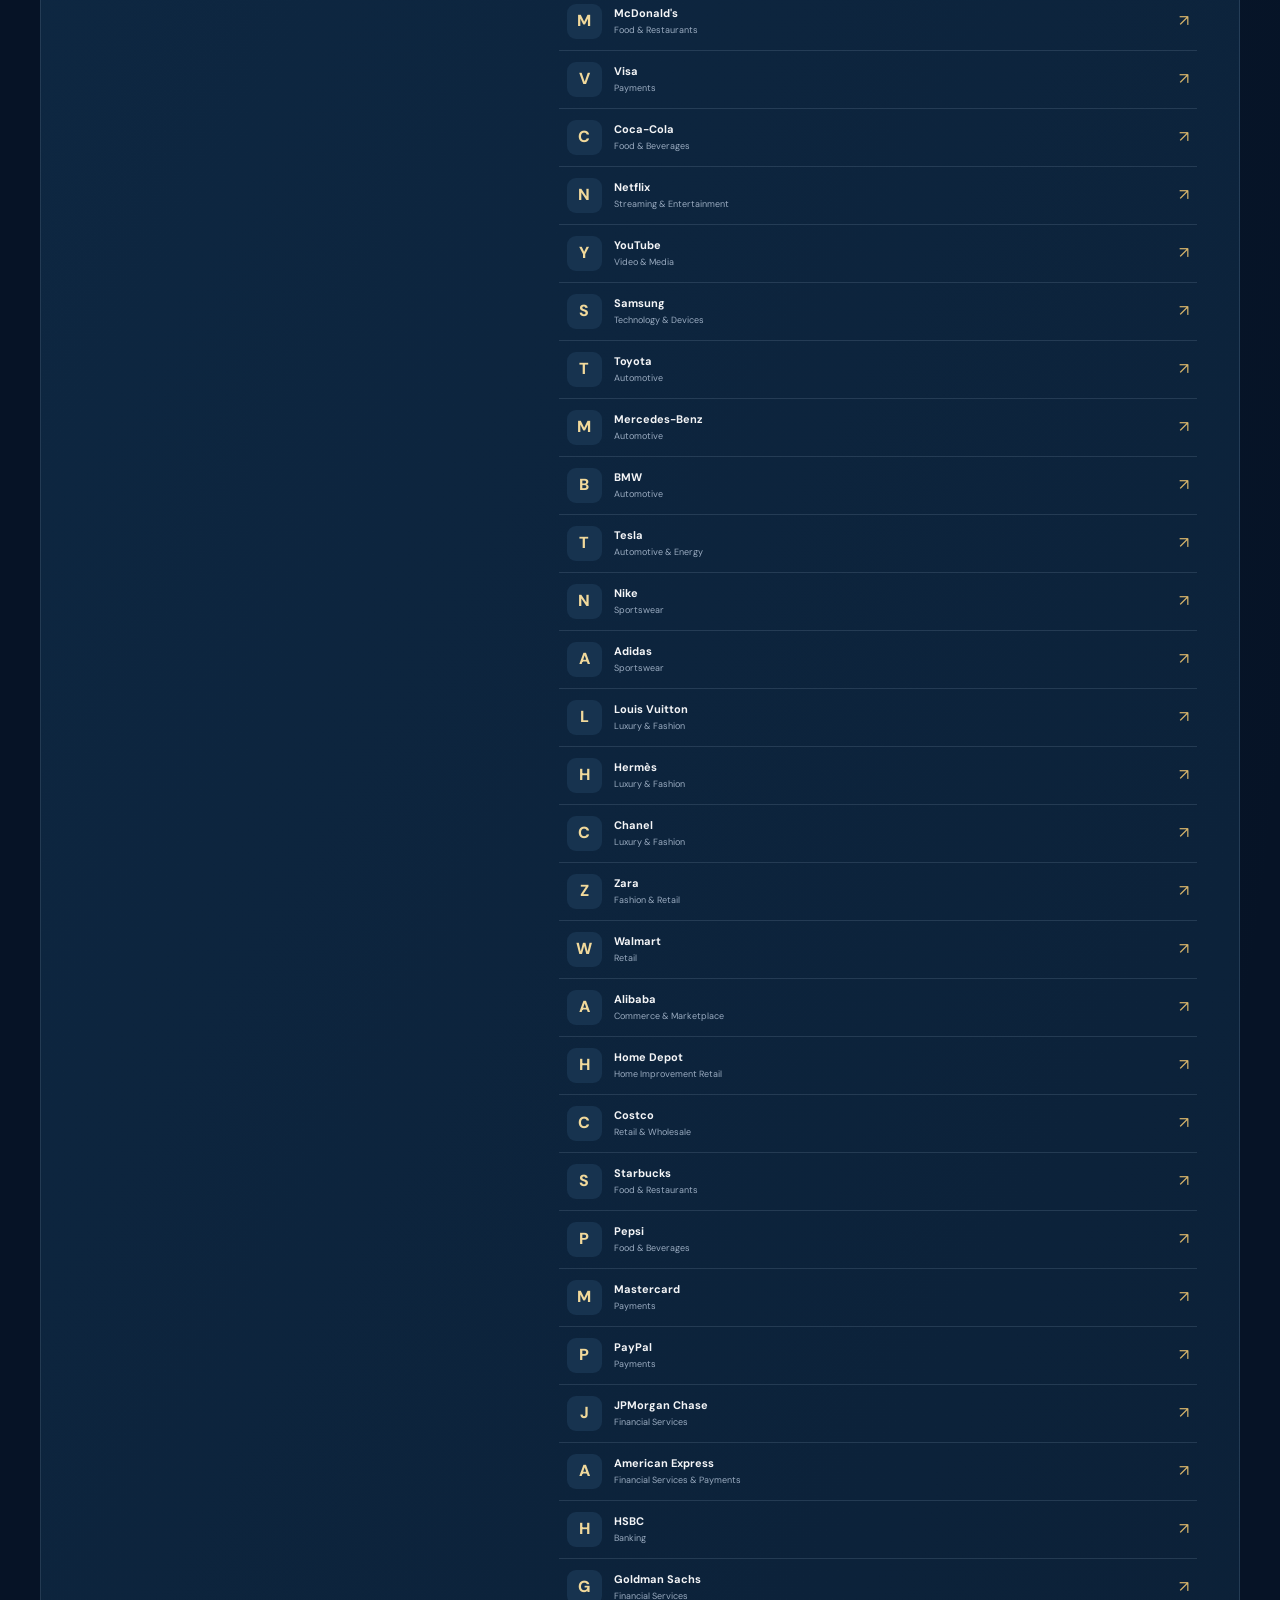
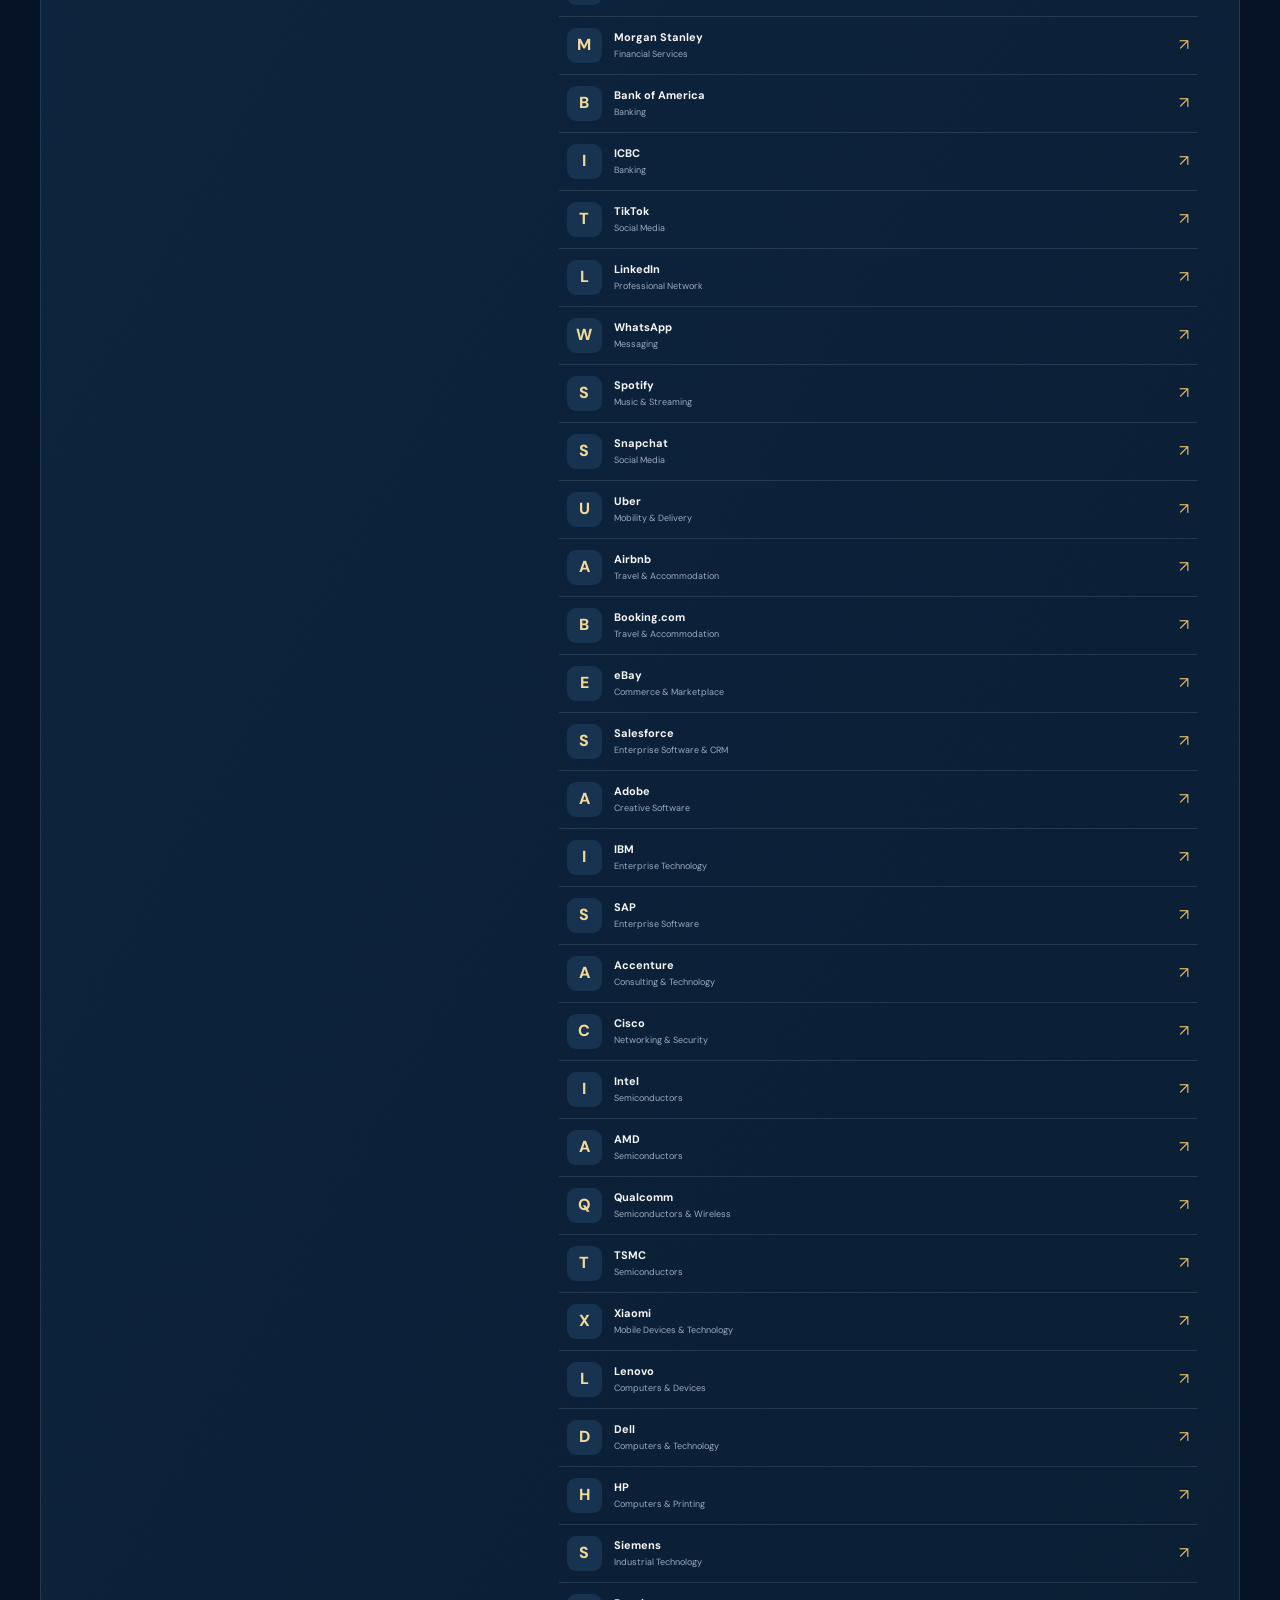
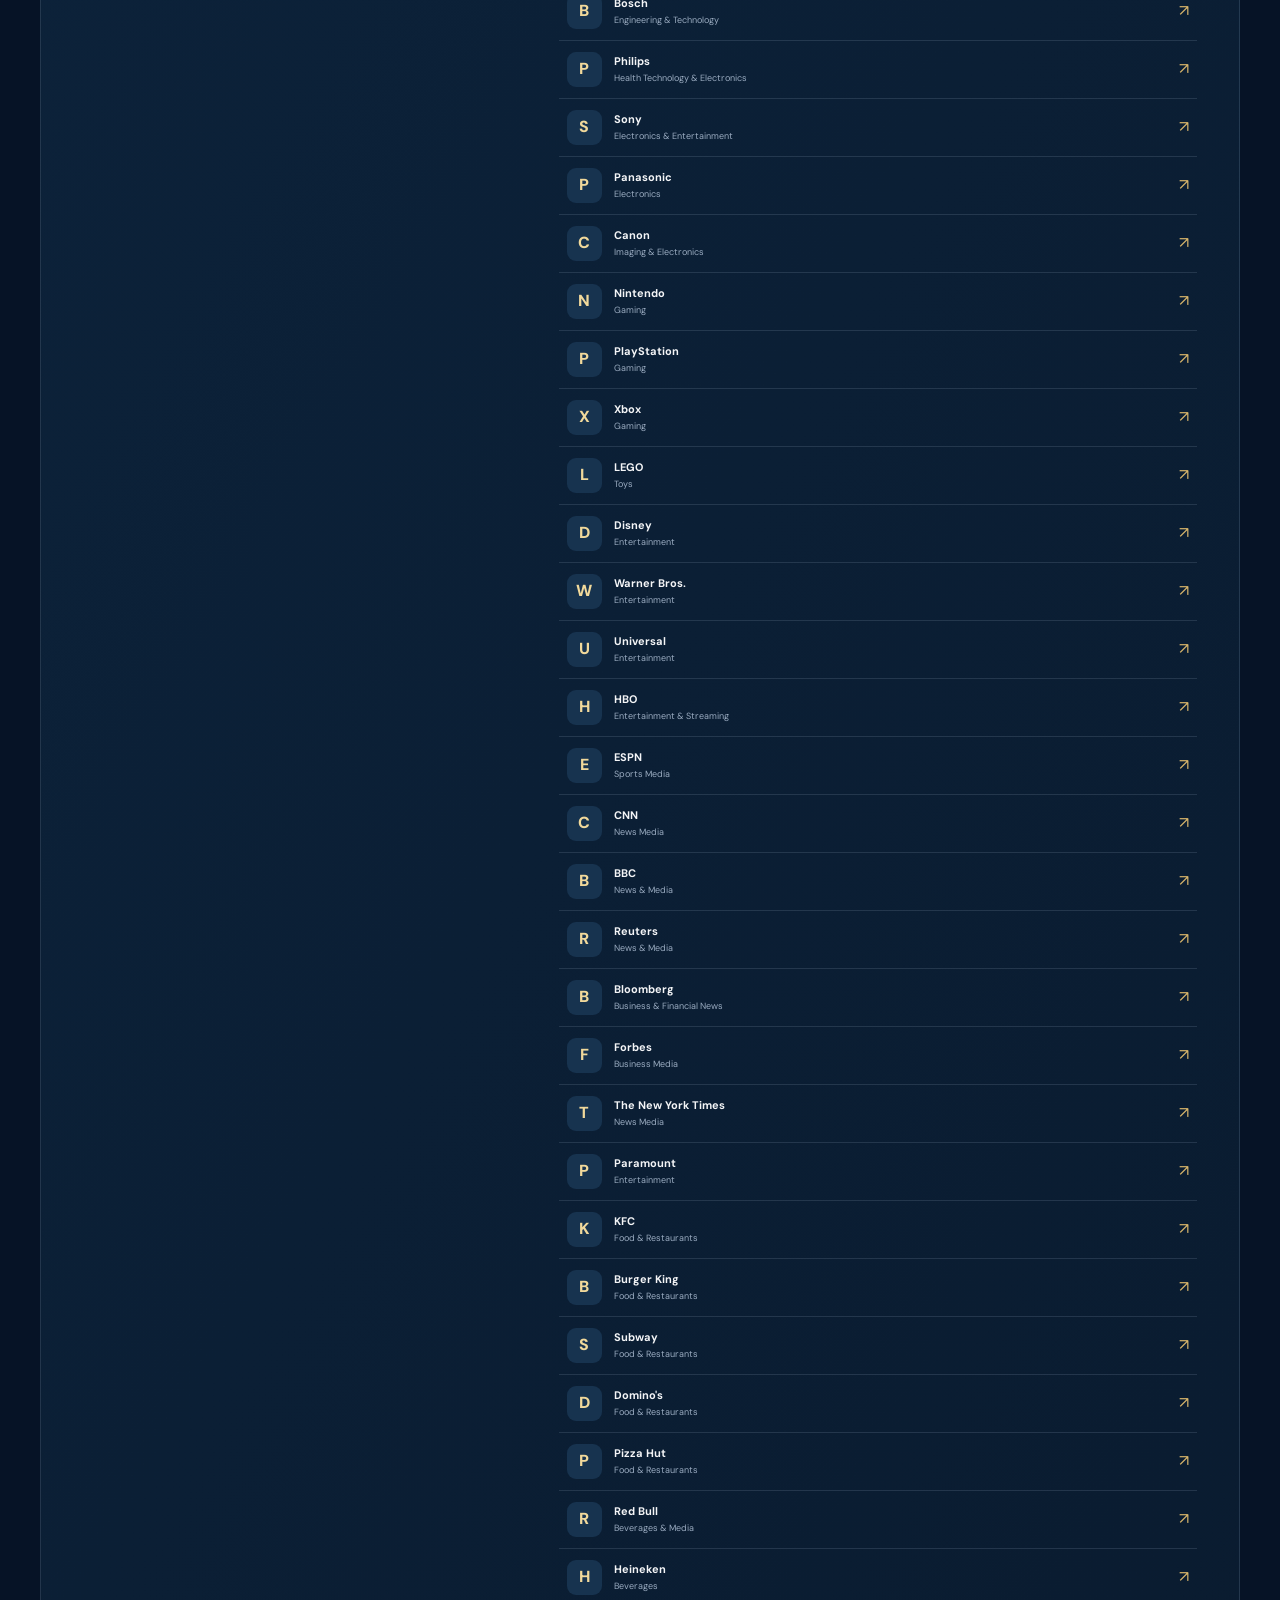
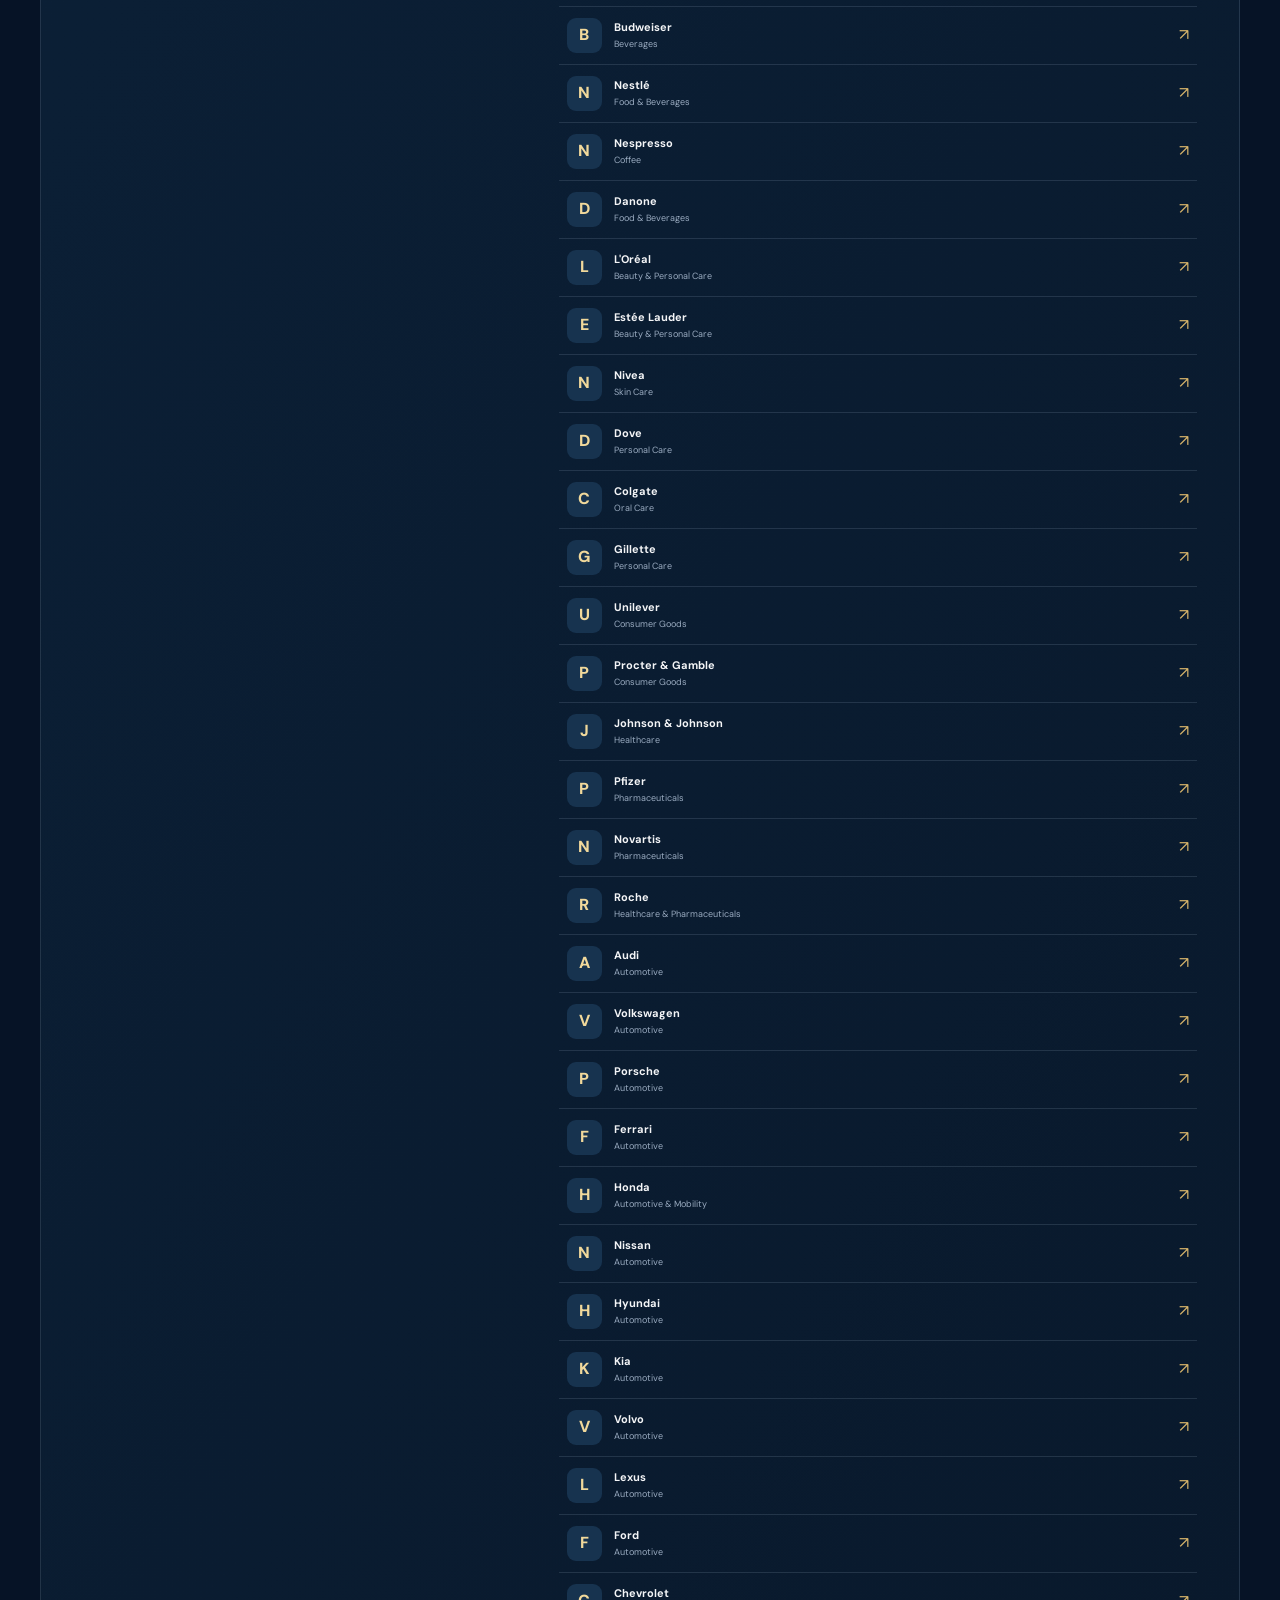
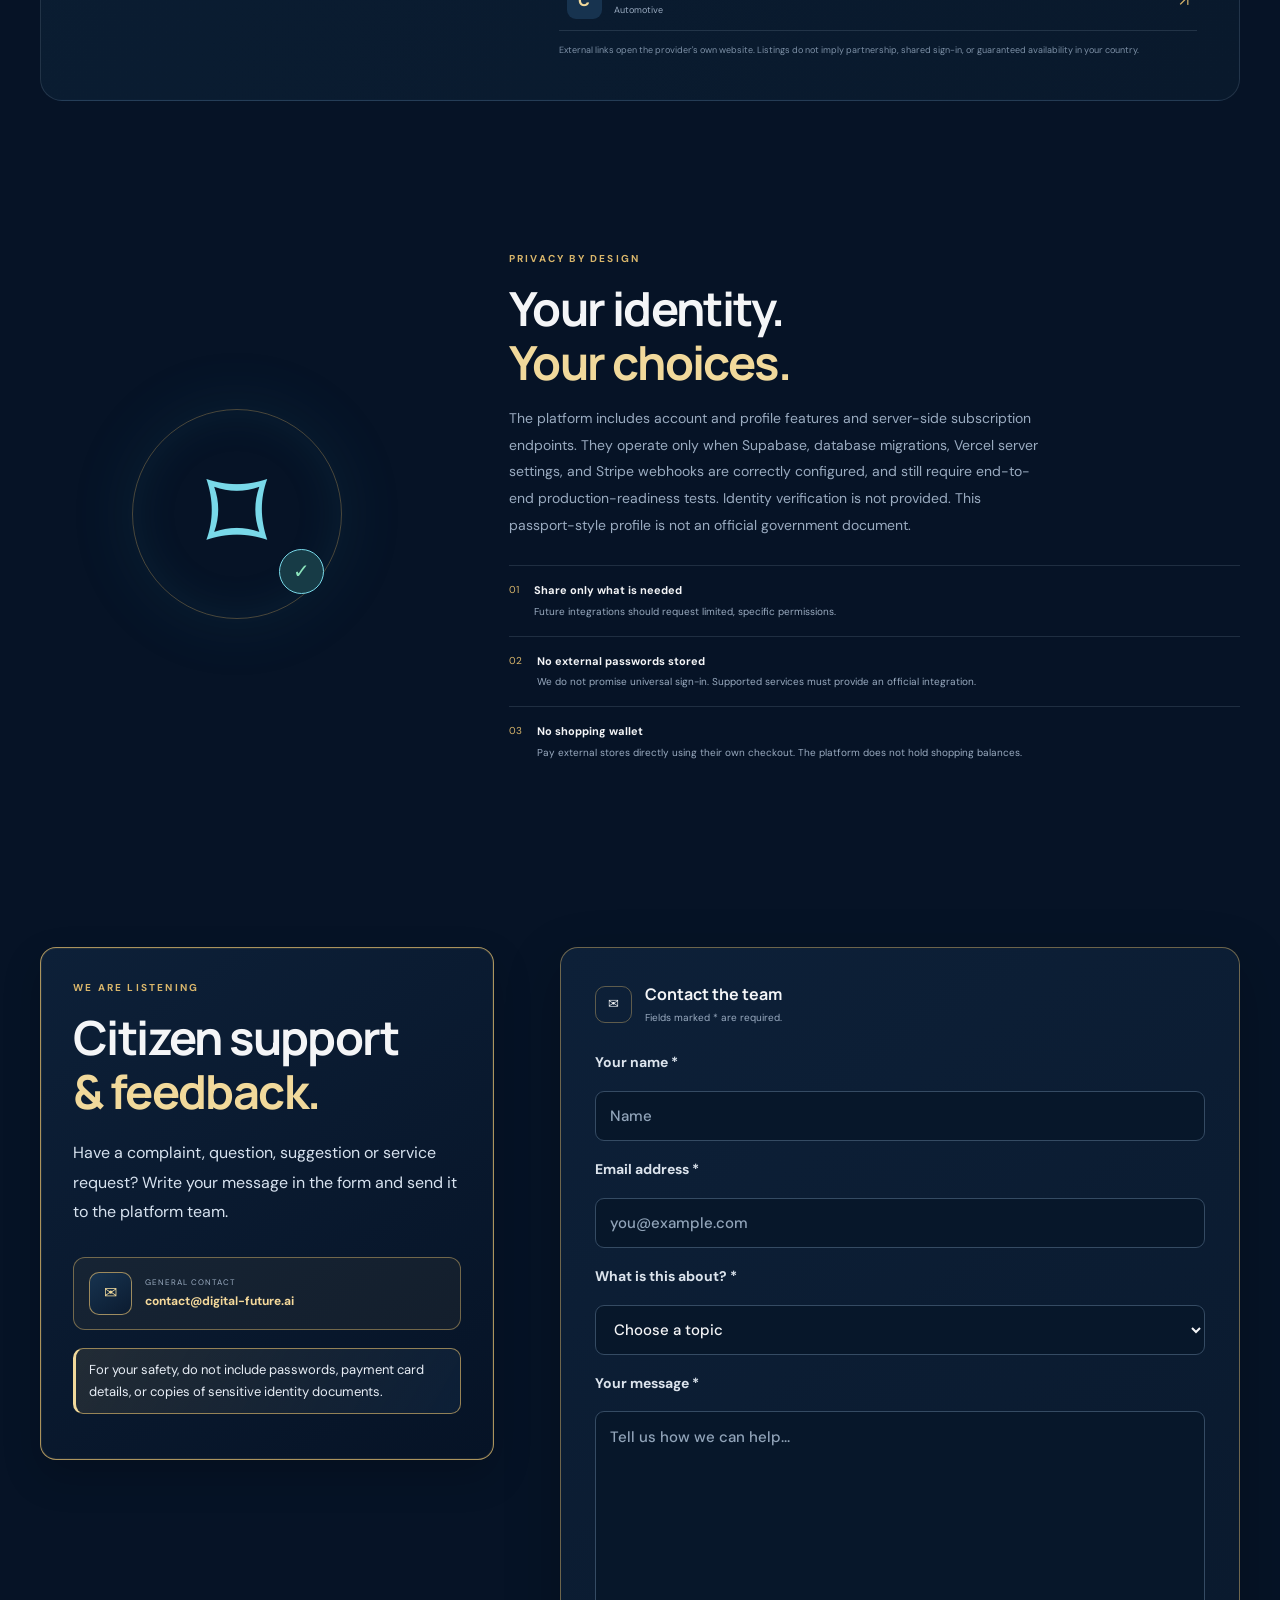
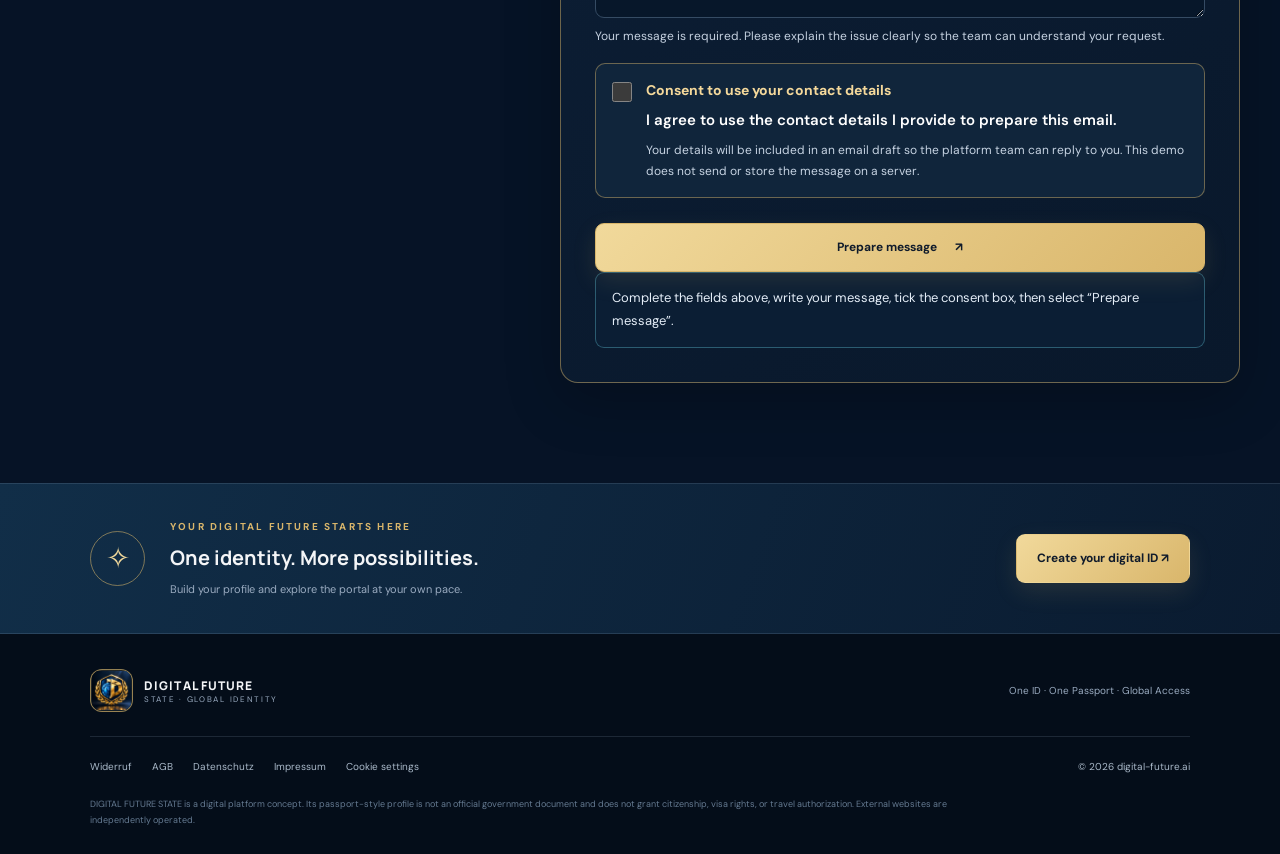
==== commit ee7dc572: "feat: open legal pages in home-page dialog" ====
--- a/index.html
+++ b/index.html
@@ -170,5 +170,6 @@
 </main>
 <footer class="site-footer"><div class="footer-top"><a class="brand" href="#home"><span class="brand-mark"><img src="/dfs-gold-emblem.png" alt="" width="39" height="39"></span><span class="brand-copy"><b>DIGITAL FUTURE</b><small>STATE · GLOBAL IDENTITY</small></span></a><p>One ID · One Passport · Global Access</p></div><div class="footer-bottom"><nav class="legal-links" aria-label="Legal links"><a href="widerruf.html"><span data-i18n="legalWiderruf">Widerruf</span></a><a href="agb.html"><span data-i18n="legalAgb">AGB</span></a><a href="datenschutz.html"><span data-i18n="legalPrivacy">Datenschutz</span></a><a href="impressum.html"><span data-i18n="legalImpressum">Impressum</span></a><button type="button" id="cookieSettings"><span data-i18n="cookieSettings">Cookie-Einstellungen</span></button></nav><span><span data-i18n="copyright">© 2026 digital-future.ai</span></span></div><p class="footer-disclaimer">DIGITAL FUTURE STATE is a digital platform concept. Its passport-style profile is not an official government document and does not grant citizenship, visa rights, or travel authorization. External websites are independently operated.</p></footer>
 <div class="cookie-banner" id="cookieBanner" hidden><div><b data-i18n="cookieTitle">Cookie settings</b><p>This prototype uses essential browser functionality only. Analytics and advertising cookies are not enabled by this demo.</p></div><button class="btn btn-small btn-gold" id="cookieAccept">Got it</button><button class="cookie-close" id="cookieClose" aria-label="Close cookie notice">×</button></div>
+<div class="legal-modal" id="siteLegalModal" role="dialog" aria-modal="true" aria-labelledby="siteLegalTitle" hidden><div class="legal-dialog site-legal-dialog"><button type="button" class="legal-close" id="siteLegalClose" aria-label="Close legal page">×</button><div id="siteLegalContent" class="site-legal-content" tabindex="-1"></div></div></div>
 <script src="app.js"></script>
 </body></html>
--- a/styles.css
+++ b/styles.css
@@ -1,8 +1,8 @@
-:root{--bg:#061326;--bg2:#091a30;--panel:#0d2038;--panel2:#102641;--gold:#d9b66b;--gold2:#f1d99b;--cyan:#79d9e9;--text:#f4f5f7;--muted:#9aabc0;--line:rgba(201,220,242,.13);--radius:18px;--shadow:0 24px 80px rgba(0,0,0,.28)}*{box-sizing:border-box}html{scroll-behavior:smooth;scroll-padding-top:92px}body{margin:0;background:radial-gradient(ellipse at 80% 0%,rgba(28,81,122,.18),transparent 38%),var(--bg);color:var(--text);font-family:"DM Sans",sans-serif;line-height:1.6}a{color:inherit;text-decoration:none}button,input,select,textarea{font:inherit}button{cursor:pointer}.site-header{height:82px;padding:0 clamp(20px,5vw,78px);display:flex;align-items:center;justify-content:space-between;border-bottom:1px solid var(--line);background:rgba(6,19,38,.88);backdrop-filter:blur(16px);position:sticky;top:0;z-index:20}.brand{display:inline-flex;align-items:center;gap:11px}.brand-mark{display:grid;place-items:center;width:43px;height:43px;border:1px solid rgba(217,182,107,.65);border-radius:12px;color:var(--gold2);font:800 17px Manrope;letter-spacing:-2px}.brand-mark span{color:var(--cyan)}.brand-copy{display:flex;flex-direction:column;line-height:1.35;letter-spacing:1.1px}.brand-copy b{font:800 12px Manrope}.brand-copy small{font-size:8px;letter-spacing:1.7px;color:var(--muted)}#mainNav{display:flex;align-items:center;gap:27px;font-size:12px;color:#d0d9e5}#mainNav a:hover,.legal-links a:hover,.legal-links button:hover{color:var(--gold2)}.menu-toggle{display:none;background:none;color:white;border:1px solid var(--line);border-radius:8px;padding:8px 11px}.section-wrap{width:min(1200px,calc(100% - 48px));margin-inline:auto}.hero{min-height:650px;padding-top:86px;display:grid;grid-template-columns:1.03fr .97fr;align-items:center;gap:28px;position:relative}.hero-copy{position:relative;z-index:2;padding-bottom:65px}.eyebrow{font-size:10px;font-weight:700;letter-spacing:2.2px;color:var(--gold);display:flex;align-items:center;gap:10px}.pulse{width:7px;height:7px;background:var(--cyan);border-radius:50%;box-shadow:0 0 13px var(--cyan)}h1,h2,h3,p{margin-top:0}h1,h2,h3{font-family:Manrope,sans-serif}h1{font-size:clamp(43px,5.4vw,74px);letter-spacing:-3.5px;line-height:1.08;margin:24px 0}h1 span,h2 span{color:var(--gold2)}.hero-lead{font-size:18px;font-weight:600;margin-bottom:9px}.muted{color:var(--muted);font-size:14px;line-height:1.9;max-width:540px}.hero-actions{display:flex;align-items:center;gap:25px;margin-top:29px}.btn{border:1px solid transparent;border-radius:9px;padding:14px 20px;display:inline-flex;align-items:center;justify-content:center;gap:18px;font-weight:700;font-size:12px;transition:transform .2s,background .2s;cursor:pointer}.btn:hover{transform:translateY(-2px)}.btn-gold{background:linear-gradient(135deg,var(--gold2),var(--gold));color:#101b2b;box-shadow:0 9px 25px rgba(217,182,107,.12)}.btn-outline{border-color:rgba(217,182,107,.5);background:transparent;color:var(--gold2)}.btn-small{padding:10px 13px;font-size:11px}.btn-full{width:100%;margin-top:8px}.text-link{font-size:12px;color:#d5dfeb}.text-link span{color:var(--gold);margin-left:5px}.hero-proof{display:flex;align-items:center;gap:10px;margin-top:46px}.proof-icon{color:var(--cyan);font-size:24px}.hero-proof b,.hero-proof small{display:block}.hero-proof b{font-size:10px}.hero-proof small{font-size:9px;color:var(--muted)}.proof-divider{height:32px;width:1px;background:var(--line);margin:0 9px}.hero-art{height:470px;position:relative;display:grid;place-items:center;isolation:isolate}.glow{position:absolute;width:290px;height:290px;border-radius:50%;background:rgba(36,151,191,.16);filter:blur(60px);z-index:-1}.orbit{position:absolute;border:1px solid rgba(121,217,233,.15);border-radius:50%;transform:rotate(-25deg)}.orbit-one{width:440px;height:300px}.orbit-two{width:370px;height:410px;transform:rotate(35deg);border-color:rgba(217,182,107,.16)}.fingerprint{position:absolute;top:16px;right:32px;color:rgba(121,217,233,.23);font-size:100px;font-weight:200}.passport-card{width:min(410px,90%);padding:23px 24px 20px;border:1px solid rgba(217,182,107,.55);border-radius:15px;background:linear-gradient(135deg,rgba(18,45,72,.97),rgba(5,17,34,.97));box-shadow:0 25px 90px #0008, inset 0 0 45px rgba(121,217,233,.05);transform:rotate(-5deg);z-index:1}.passport-top,.passport-bottom,.digital-pass-head,.digital-pass-foot{display:flex;align-items:center;gap:12px}.passport-top>span:nth-child(2),.digital-pass-head>span:nth-child(2){font-size:11px;font-weight:800;letter-spacing:1px}.passport-top small,.digital-pass-head small,.passport-bottom small,.digital-pass-foot small{display:block;color:var(--muted);font-size:8px;letter-spacing:1.1px;margin-top:4px}.mini-emblem,.seal{display:grid;place-items:center;color:var(--gold2);font-size:26px;width:40px;height:40px;border:1px solid rgba(217,182,107,.45);border-radius:50%}.chip{margin-left:auto;color:var(--gold);font-size:23px}.passport-main,.digital-pass-body{display:flex;gap:18px;padding:25px 0}.portrait,.photo-placeholder{width:108px;height:134px;flex-shrink:0;display:flex;flex-direction:column;align-items:center;justify-content:center;background:linear-gradient(145deg,#1d4765,#0b1b31);border:1px solid rgba(121,217,233,.23);border-radius:5px;color:var(--cyan)}.portrait span,.photo-placeholder span{font-size:42px}.portrait small,.photo-placeholder small{font-size:8px;letter-spacing:1px;color:var(--muted)}.passport-fields,.identity-data{display:flex;flex-direction:column;gap:4px}.passport-fields small,.identity-data small{font-size:8px;color:var(--muted);letter-spacing:1.2px;margin-top:2px}.passport-fields b,.identity-data b{font-size:11px;letter-spacing:1px}.passport-bottom{border-top:1px solid var(--line);padding-top:14px;font-size:9px;letter-spacing:1px}.qr{display:grid;grid-template-columns:repeat(3,7px);gap:3px;padding:5px;background:white}.qr i{width:7px;height:7px;background:#0a1930}.qr i:nth-child(2n){background:#fff}.gold-seal{margin-left:auto;font-size:32px;color:var(--gold)}.floating-tag{position:absolute;border:1px solid var(--line);border-radius:8px;background:#0a1d32e8;padding:11px 14px;font-size:8px;letter-spacing:1.2px;color:#dce7f2;box-shadow:var(--shadow);z-index:3}.tag-top{top:55px;left:-4px}.tag-bottom{bottom:40px;right:-3px}.tag-dot{display:inline-block;width:6px;height:6px;border-radius:50%;background:#6fe0b0;margin-right:8px}.hero-foot{position:absolute;bottom:20px;left:0;right:0;border-top:1px solid var(--line);padding-top:16px;display:flex;justify-content:space-between;color:#71849a;font-size:8px;letter-spacing:1.4px}.hero-foot a{color:var(--gold)}.stats-strip{padding:23px max(24px,calc((100% - 1100px)/2));display:grid;grid-template-columns:repeat(4,1fr);background:#0a1b30;border-block:1px solid var(--line);gap:20px}.stats-strip div{display:flex;align-items:center;gap:13px}.stats-strip b{font:800 22px Manrope;color:var(--gold2)}.stats-strip span{font-size:10px;color:var(--muted)}.section-block{padding-top:105px;padding-bottom:35px}.section-heading{display:flex;align-items:flex-end;justify-content:space-between;gap:35px;margin-bottom:35px}.section-heading h2,.security-copy h2,.contact-intro h2,.directory-panel h2{font-size:clamp(31px,4vw,47px);line-height:1.15;letter-spacing:-1.6px;margin:14px 0 0}.section-heading>.muted{max-width:410px;margin-bottom:4px}.steps-grid{display:grid;grid-template-columns:repeat(4,1fr);gap:14px}.step-card{position:relative;padding:25px 22px 27px;background:linear-gradient(145deg,#0e223b,#09182b);border:1px solid var(--line);border-radius:var(--radius);min-height:215px}.step-number{position:absolute;right:18px;top:18px;color:#60738a;font-size:10px}.step-icon{color:var(--gold2);font-size:25px;margin-bottom:23px}.step-card h3{font-size:15px;margin-bottom:8px}.step-card p{font-size:12px;color:var(--muted);line-height:1.8;margin-bottom:0}.passport-section{padding-top:110px}.pass-options{display:grid;grid-template-columns:repeat(3,1fr);gap:12px;margin-bottom:23px}.pass-option{display:flex;align-items:center;text-align:left;gap:12px;padding:17px;background:#0b1e34;border:1px solid var(--line);border-radius:12px;color:var(--text)}.pass-option.selected{border-color:var(--gold);background:linear-gradient(135deg,rgba(217,182,107,.1),rgba(10,30,52,.95))}.pass-option-icon{color:var(--gold2);font-size:23px}.pass-option b,.pass-option small{display:block}.pass-option b{font-size:12px}.pass-option small{font-size:10px;color:var(--muted);margin-top:3px}.radio-dot{width:14px;height:14px;border:1px solid #71849a;border-radius:50%;margin-left:auto;flex-shrink:0}.selected .radio-dot{border:4px solid var(--gold2)}.builder-grid{display:grid;grid-template-columns:1fr 1fr;gap:18px;align-items:start}.panel{background:linear-gradient(145deg,#0d2038,#09182b);border:1px solid var(--line);border-radius:var(--radius);padding:27px}.panel-title{display:flex;gap:13px;align-items:center;margin-bottom:25px}.number-pill{width:37px;height:37px;border:1px solid rgba(217,182,107,.4);border-radius:10px;display:grid;place-items:center;color:var(--gold2);font-size:13px;flex-shrink:0}.panel-title h3{font-size:16px;margin:0 0 3px}.panel-title p{font-size:10px;color:var(--muted);margin:0}.profile-form label,.contact-form label{display:block;font-size:11px;font-weight:600;margin-bottom:17px;color:#dce4ed}.profile-form input:not([type=checkbox]):not([type=file]),.contact-form input,.contact-form select,.contact-form textarea{display:block;width:100%;margin-top:8px;background:#07172a;border:1px solid #263c53;border-radius:8px;padding:12px;color:var(--text);outline:none;font-size:12px}.profile-form input:focus,.contact-form input:focus,.contact-form select:focus,.contact-form textarea:focus{border-color:var(--cyan)}input[type=file]{display:block;margin-top:9px;width:100%;font-size:10px;color:var(--muted)}.form-row{display:grid;grid-template-columns:1fr 1fr;gap:12px}.optional{font-weight:400;color:var(--muted);margin-left:5px}.check-line{display:flex!important;align-items:flex-start;gap:10px;font-size:10px!important;line-height:1.7;color:var(--muted)!important;font-weight:400!important}.check-line input{margin-top:4px;accent-color:var(--gold);flex-shrink:0}.tiny-note{font-size:9px;color:#7e91a7;line-height:1.7;margin:12px 0 0}.preview-panel{padding:24px}.preview-head{display:flex;justify-content:space-between;font-size:9px;letter-spacing:1.4px;color:#b5c5d6;margin-bottom:18px}.preview-status{color:#83d8b2;letter-spacing:.6px}.preview-status i{display:inline-block;width:5px;height:5px;background:#83d8b2;border-radius:50%;margin-right:5px}/* Elegant low-opacity emblem watermark on the generated passport preview */
+:root{--bg:#061326;--bg2:#091a30;--panel:#0d2038;--panel2:#102641;--gold:#d9b66b;--gold2:#f1d99b;--cyan:#79d9e9;--text:#f4f5f7;--muted:#9aabc0;--line:rgba(201,220,242,.13);--radius:18px;--shadow:0 24px 80px rgba(0,0,0,.28)}*{box-sizing:border-box}html{scroll-behavior:smooth;scroll-padding-top:92px}body{margin:0;background:radial-gradient(ellipse at 80% 0%,rgba(28,81,122,.18),transparent 38%),var(--bg);color:var(--text);font-family:"DM Sans",sans-serif;line-height:1.6}a{color:inherit;text-decoration:none}button,input,select,textarea{font:inherit}button{cursor:pointer}.site-header{height:82px;padding:0 clamp(20px,5vw,78px);display:flex;align-items:center;justify-content:space-between;border-bottom:1px solid var(--line);background:rgba(6,19,38,.88);backdrop-filter:blur(16px);position:sticky;top:0;z-index:20}.brand{display:inline-flex;align-items:center;gap:11px}.brand-mark{display:grid;place-items:center;width:43px;height:43px;border:1px solid rgba(217,182,107,.65);border-radius:12px;color:var(--gold2);font:800 17px Manrope;letter-spacing:-2px}.brand-mark span{color:var(--cyan)}.brand-copy{display:flex;flex-direction:column;line-height:1.35;letter-spacing:1.1px}.brand-copy b{font:800 12px Manrope}.brand-copy small{font-size:8px;letter-spacing:1.7px;color:var(--muted)}#mainNav{display:flex;align-items:center;gap:clamp(9px,1.15vw,16px);font-size:11px;color:#d0d9e5}#mainNav>a{white-space:nowrap}#mainNav .language-control{flex-shrink:0}#mainNav a:hover,.legal-links a:hover,.legal-links button:hover{color:var(--gold2)}.menu-toggle{display:none;background:none;color:white;border:1px solid var(--line);border-radius:8px;padding:8px 11px}.section-wrap{width:min(1200px,calc(100% - 48px));margin-inline:auto}.hero{min-height:650px;padding-top:86px;display:grid;grid-template-columns:1.03fr .97fr;align-items:center;gap:28px;position:relative}.hero-copy{position:relative;z-index:2;padding-bottom:65px}.eyebrow{font-size:10px;font-weight:700;letter-spacing:2.2px;color:var(--gold);display:flex;align-items:center;gap:10px}.pulse{width:7px;height:7px;background:var(--cyan);border-radius:50%;box-shadow:0 0 13px var(--cyan)}h1,h2,h3,p{margin-top:0}h1,h2,h3{font-family:Manrope,sans-serif}h1{font-size:clamp(43px,5.4vw,74px);letter-spacing:-3.5px;line-height:1.08;margin:24px 0}h1 span,h2 span{color:var(--gold2)}.hero-lead{font-size:18px;font-weight:600;margin-bottom:9px}.muted{color:var(--muted);font-size:14px;line-height:1.9;max-width:540px}.hero-actions{display:flex;align-items:center;gap:25px;margin-top:29px}.btn{border:1px solid transparent;border-radius:9px;padding:14px 20px;display:inline-flex;align-items:center;justify-content:center;gap:18px;font-weight:700;font-size:12px;transition:transform .2s,background .2s;cursor:pointer}.btn:hover{transform:translateY(-2px)}.btn-gold{background:linear-gradient(135deg,var(--gold2),var(--gold));color:#101b2b;box-shadow:0 9px 25px rgba(217,182,107,.12)}.btn-outline{border-color:rgba(217,182,107,.5);background:transparent;color:var(--gold2)}.btn-small{padding:10px 13px;font-size:11px}.btn-full{width:100%;margin-top:8px}.text-link{font-size:12px;color:#d5dfeb}.text-link span{color:var(--gold);margin-left:5px}.hero-proof{display:flex;align-items:center;gap:10px;margin-top:46px}.proof-icon{color:var(--cyan);font-size:24px}.hero-proof b,.hero-proof small{display:block}.hero-proof b{font-size:10px}.hero-proof small{font-size:9px;color:var(--muted)}.proof-divider{height:32px;width:1px;background:var(--line);margin:0 9px}.hero-art{height:470px;position:relative;display:grid;place-items:center;isolation:isolate}.glow{position:absolute;width:290px;height:290px;border-radius:50%;background:rgba(36,151,191,.16);filter:blur(60px);z-index:-1}.orbit{position:absolute;border:1px solid rgba(121,217,233,.15);border-radius:50%;transform:rotate(-25deg)}.orbit-one{width:440px;height:300px}.orbit-two{width:370px;height:410px;transform:rotate(35deg);border-color:rgba(217,182,107,.16)}.fingerprint{position:absolute;top:16px;right:32px;color:rgba(121,217,233,.23);font-size:100px;font-weight:200}.passport-card{width:min(410px,90%);padding:23px 24px 20px;border:1px solid rgba(217,182,107,.55);border-radius:15px;background:linear-gradient(135deg,rgba(18,45,72,.97),rgba(5,17,34,.97));box-shadow:0 25px 90px #0008, inset 0 0 45px rgba(121,217,233,.05);transform:rotate(-5deg);z-index:1}.passport-top,.passport-bottom,.digital-pass-head,.digital-pass-foot{display:flex;align-items:center;gap:12px}.passport-top>span:nth-child(2),.digital-pass-head>span:nth-child(2){font-size:11px;font-weight:800;letter-spacing:1px}.passport-top small,.digital-pass-head small,.passport-bottom small,.digital-pass-foot small{display:block;color:var(--muted);font-size:8px;letter-spacing:1.1px;margin-top:4px}.mini-emblem,.seal{display:grid;place-items:center;color:var(--gold2);font-size:26px;width:40px;height:40px;border:1px solid rgba(217,182,107,.45);border-radius:50%}.chip{margin-left:auto;color:var(--gold);font-size:23px}.passport-main,.digital-pass-body{display:flex;gap:18px;padding:25px 0}.portrait,.photo-placeholder{width:108px;height:134px;flex-shrink:0;display:flex;flex-direction:column;align-items:center;justify-content:center;background:linear-gradient(145deg,#1d4765,#0b1b31);border:1px solid rgba(121,217,233,.23);border-radius:5px;color:var(--cyan)}.portrait span,.photo-placeholder span{font-size:42px}.portrait small,.photo-placeholder small{font-size:8px;letter-spacing:1px;color:var(--muted)}.passport-fields,.identity-data{display:flex;flex-direction:column;gap:4px}.passport-fields small,.identity-data small{font-size:8px;color:var(--muted);letter-spacing:1.2px;margin-top:2px}.passport-fields b,.identity-data b{font-size:11px;letter-spacing:1px}.passport-bottom{border-top:1px solid var(--line);padding-top:14px;font-size:9px;letter-spacing:1px}.qr{display:grid;grid-template-columns:repeat(3,7px);gap:3px;padding:5px;background:white}.qr i{width:7px;height:7px;background:#0a1930}.qr i:nth-child(2n){background:#fff}.gold-seal{margin-left:auto;font-size:32px;color:var(--gold)}.floating-tag{position:absolute;border:1px solid var(--line);border-radius:8px;background:#0a1d32e8;padding:11px 14px;font-size:8px;letter-spacing:1.2px;color:#dce7f2;box-shadow:var(--shadow);z-index:3}.tag-top{top:55px;left:-4px}.tag-bottom{bottom:40px;right:-3px}.tag-dot{display:inline-block;width:6px;height:6px;border-radius:50%;background:#6fe0b0;margin-right:8px}.hero-foot{position:absolute;bottom:20px;left:0;right:0;border-top:1px solid var(--line);padding-top:16px;display:flex;justify-content:space-between;color:#71849a;font-size:8px;letter-spacing:1.4px}.hero-foot a{color:var(--gold)}.stats-strip{padding:23px max(24px,calc((100% - 1100px)/2));display:grid;grid-template-columns:repeat(4,1fr);background:#0a1b30;border-block:1px solid var(--line);gap:20px}.stats-strip div{display:flex;align-items:center;gap:13px}.stats-strip b{font:800 22px Manrope;color:var(--gold2)}.stats-strip span{font-size:10px;color:var(--muted)}.section-block{padding-top:105px;padding-bottom:35px}.section-heading{display:flex;align-items:flex-end;justify-content:space-between;gap:35px;margin-bottom:35px}.section-heading h2,.security-copy h2,.contact-intro h2,.directory-panel h2{font-size:clamp(31px,4vw,47px);line-height:1.15;letter-spacing:-1.6px;margin:14px 0 0}.section-heading>.muted{max-width:410px;margin-bottom:4px}.steps-grid{display:grid;grid-template-columns:repeat(4,1fr);gap:14px}.step-card{position:relative;padding:25px 22px 27px;background:linear-gradient(145deg,#0e223b,#09182b);border:1px solid var(--line);border-radius:var(--radius);min-height:215px}.step-number{position:absolute;right:18px;top:18px;color:#60738a;font-size:10px}.step-icon{color:var(--gold2);font-size:25px;margin-bottom:23px}.step-card h3{font-size:15px;margin-bottom:8px}.step-card p{font-size:12px;color:var(--muted);line-height:1.8;margin-bottom:0}.passport-section{padding-top:110px}.pass-options{display:grid;grid-template-columns:repeat(3,1fr);gap:12px;margin-bottom:23px}.pass-option{display:flex;align-items:center;text-align:left;gap:12px;padding:17px;background:#0b1e34;border:1px solid var(--line);border-radius:12px;color:var(--text)}.pass-option.selected{border-color:var(--gold);background:linear-gradient(135deg,rgba(217,182,107,.1),rgba(10,30,52,.95))}.pass-option-icon{color:var(--gold2);font-size:23px}.pass-option b,.pass-option small{display:block}.pass-option b{font-size:12px}.pass-option small{font-size:10px;color:var(--muted);margin-top:3px}.radio-dot{width:14px;height:14px;border:1px solid #71849a;border-radius:50%;margin-left:auto;flex-shrink:0}.selected .radio-dot{border:4px solid var(--gold2)}.builder-grid{display:grid;grid-template-columns:1fr 1fr;gap:18px;align-items:start}.panel{background:linear-gradient(145deg,#0d2038,#09182b);border:1px solid var(--line);border-radius:var(--radius);padding:27px}.panel-title{display:flex;gap:13px;align-items:center;margin-bottom:25px}.number-pill{width:37px;height:37px;border:1px solid rgba(217,182,107,.4);border-radius:10px;display:grid;place-items:center;color:var(--gold2);font-size:13px;flex-shrink:0}.panel-title h3{font-size:16px;margin:0 0 3px}.panel-title p{font-size:10px;color:var(--muted);margin:0}.profile-form label,.contact-form label{display:block;font-size:11px;font-weight:600;margin-bottom:17px;color:#dce4ed}.profile-form input:not([type=checkbox]):not([type=file]),.contact-form input,.contact-form select,.contact-form textarea{display:block;width:100%;margin-top:8px;background:#07172a;border:1px solid #263c53;border-radius:8px;padding:12px;color:var(--text);outline:none;font-size:12px}.profile-form input:focus,.contact-form input:focus,.contact-form select:focus,.contact-form textarea:focus{border-color:var(--cyan)}input[type=file]{display:block;margin-top:9px;width:100%;font-size:10px;color:var(--muted)}.form-row{display:grid;grid-template-columns:1fr 1fr;gap:12px}.optional{font-weight:400;color:var(--muted);margin-left:5px}.check-line{display:flex!important;align-items:flex-start;gap:10px;font-size:10px!important;line-height:1.7;color:var(--muted)!important;font-weight:400!important}.check-line input{margin-top:4px;accent-color:var(--gold);flex-shrink:0}.tiny-note{font-size:9px;color:#7e91a7;line-height:1.7;margin:12px 0 0}.preview-panel{padding:24px}.preview-head{display:flex;justify-content:space-between;font-size:9px;letter-spacing:1.4px;color:#b5c5d6;margin-bottom:18px}.preview-status{color:#83d8b2;letter-spacing:.6px}.preview-status i{display:inline-block;width:5px;height:5px;background:#83d8b2;border-radius:50%;margin-right:5px}/* Elegant low-opacity emblem watermark on the generated passport preview */
 .digital-pass{position:relative;isolation:isolate;overflow:hidden}
 .digital-pass::before{content:"";position:absolute;inset:0;background-image:url('/dfs-gold-emblem.png');background-repeat:no-repeat;background-position:78% 54%;background-size:min(56%,220px);opacity:.105;pointer-events:none;z-index:0;filter:drop-shadow(0 0 12px rgba(121,217,233,.22))}
 .digital-pass>*{position:relative;z-index:1}
-.digital-pass{padding:19px;border-radius:12px;border:1px solid rgba(217,182,107,.52);background:radial-gradient(ellipse at 100% 0%,#174261,transparent 55%),linear-gradient(145deg,#102b46,#061326);box-shadow:inset 0 0 40px #0002}.digital-pass-head{border-bottom:1px solid var(--line);padding-bottom:13px}.digital-pass-head b{font-size:10px}.digital-pass-head small{font-size:7px}.seal{width:35px;height:35px;font-size:21px}.digital-pass-body{gap:13px;padding:17px 0}.photo-placeholder{width:90px;height:117px}.identity-data{gap:2px}.identity-data small{font-size:7px}.identity-data b{font-size:10px;overflow-wrap:anywhere}.digital-pass-foot{border-top:1px solid var(--line);padding-top:12px;font-size:8px;letter-spacing:.8px}.qr-pattern{font-size:21px;line-height:1.1;background:#edf2f4;color:#101d2b;padding:5px}.digital-pass-foot small{font-size:6px}.pass-star{font-size:29px;color:var(--gold);margin-left:auto}.inline-message{font-size:10px;color:var(--muted);padding:12px 0;line-height:1.7}.subscription-note{display:flex;gap:12px;border-top:1px solid var(--line);padding-top:17px;margin-top:12px}.price-icon{width:35px;height:35px;display:grid;place-items:center;background:#2c2a22;color:var(--gold2);border-radius:9px;font-weight:800}.subscription-note b{font-size:11px}.subscription-note p{font-size:9px;color:var(--muted);margin:4px 0 0;line-height:1.7}.ecosystem-section{padding-top:105px}.category-grid{display:grid;grid-template-columns:repeat(3,1fr);gap:13px}.category-card{position:relative;padding:23px;background:#0c2037;border:1px solid var(--line);border-radius:13px;min-height:160px;display:flex;flex-direction:column;transition:border-color .2s,transform .2s}.category-card:hover{border-color:rgba(217,182,107,.6);transform:translateY(-3px)}.category-card>span{font-size:24px;color:var(--gold2);margin-bottom:13px}.category-card b{font-size:13px}.category-card small{font-size:10px;color:var(--muted);margin-top:5px}.category-card i{position:absolute;right:20px;bottom:18px;font-style:normal;color:var(--gold)}.directory-section{padding-top:80px}.directory-panel{padding:42px;display:grid;grid-template-columns:.8fr 1.2fr;gap:50px;background:linear-gradient(120deg,#0e2843,#09192c);border:1px solid var(--line);border-radius:22px}.directory-panel h2{margin-bottom:16px}.searchbox{display:flex;align-items:center;gap:10px;background:#07172a;border:1px solid #2a4158;border-radius:9px;padding:0 14px;color:var(--gold);font-size:22px}.searchbox input{width:100%;background:transparent;border:0;outline:0;color:white;padding:14px 0;font-size:11px}.directory-results{margin-top:12px}.directory-results a{display:flex;align-items:center;gap:12px;padding:11px 8px;border-bottom:1px solid var(--line)}.directory-results a:hover{background:#ffffff08}.site-avatar{width:35px;height:35px;display:grid;place-items:center;border-radius:9px;background:#17334f;color:var(--gold2);font-weight:800}.directory-results a span:nth-child(2){flex:1}.directory-results b,.directory-results small{display:block}.directory-results b{font-size:11px}.directory-results small{font-size:9px;color:var(--muted)}.directory-results i{font-style:normal;color:var(--gold)}.security-section{display:grid;grid-template-columns:.7fr 1.3fr;gap:75px;align-items:center;padding-top:115px;padding-bottom:95px}.security-symbol{width:210px;height:210px;border:1px solid rgba(217,182,107,.32);border-radius:50%;display:grid;place-items:center;margin:auto;font-size:120px;color:var(--cyan);position:relative;box-shadow:0 0 70px #2d8ba51c,inset 0 0 45px #2d8ba51c}.security-symbol span{position:absolute;right:17px;bottom:24px;display:grid;place-items:center;background:#173b46;border:1px solid var(--cyan);border-radius:50%;width:45px;height:45px;font-size:20px;color:#8ce5bd}.security-copy h2{margin-bottom:16px}.security-list{margin-top:27px}.security-list>div{display:flex;gap:15px;border-top:1px solid var(--line);padding:16px 0}.security-list>div>span{font-size:10px;color:var(--gold)}.security-list p{margin:0}.security-list b,.security-list small{display:block}.security-list b{font-size:11px}.security-list small{font-size:10px;color:var(--muted);margin-top:4px}.contact-section{display:grid;grid-template-columns:.8fr 1.2fr;gap:65px;padding-top:75px;padding-bottom:100px;align-items:start}.contact-intro h2{margin-bottom:20px}.contact-detail{display:flex;gap:13px;align-items:center;margin-top:30px}.contact-detail>span{width:43px;height:43px;display:grid;place-items:center;border-radius:10px;background:#172e46;color:var(--gold2)}.contact-detail small,.contact-detail b{display:block}.contact-detail small{font-size:8px;letter-spacing:1px;color:var(--muted)}.contact-detail b{font-size:12px;margin-top:3px}.contact-form textarea{resize:vertical;min-height:100px}.contact-form select{appearance:auto}.final-cta{padding:35px max(24px,calc((100% - 1100px)/2));background:linear-gradient(110deg,#112e48,#0a1b30);border-block:1px solid var(--line);display:flex;align-items:center;gap:25px}.cta-orb{display:grid;place-items:center;width:55px;height:55px;flex-shrink:0;border:1px solid rgba(217,182,107,.55);border-radius:50%;color:var(--gold2);font-size:29px}.final-cta>div:nth-child(2){flex:1}.final-cta h2{font-size:20px;margin:7px 0}.final-cta p{font-size:11px;color:var(--muted);margin:0}.site-footer{padding:35px max(24px,calc((100% - 1100px)/2)) 25px;background:#040d19}.footer-top,.footer-bottom{display:flex;align-items:center;justify-content:space-between;gap:20px}.footer-top{padding-bottom:24px;border-bottom:1px solid var(--line)}.footer-top>p{font-size:10px;color:var(--muted);margin:0}.footer-bottom{padding:22px 0 13px}.legal-links{display:flex;flex-wrap:wrap;gap:20px}.legal-links a,.legal-links button,.footer-bottom>span{font-size:10px;color:#aab9c9}.legal-links button{border:0;background:none;padding:0;cursor:pointer}.footer-bottom>span{white-space:nowrap}.footer-disclaimer{max-width:900px;font-size:9px;color:#657a91;line-height:1.8;margin:8px 0 0}.cookie-banner{position:fixed;bottom:18px;left:18px;right:18px;z-index:50;display:flex;align-items:center;gap:20px;padding:18px 22px;background:#102740;border:1px solid rgba(217,182,107,.5);border-radius:14px;box-shadow:var(--shadow)}.cookie-banner[hidden]{display:none}.cookie-banner>div{flex:1}.cookie-banner b{font-size:12px}.cookie-banner p{font-size:10px;color:var(--muted);margin:4px 0 0}.cookie-close{border:0;background:none;color:var(--muted);font-size:24px}.legal-page{min-height:100vh;display:flex;flex-direction:column}.legal-main{width:min(900px,calc(100% - 40px));margin:65px auto;flex:1}.legal-main h1{font-size:clamp(34px,5vw,54px);letter-spacing:-2px}.legal-box{border:1px solid rgba(217,182,107,.4);border-radius:16px;padding:clamp(22px,4vw,42px);background:#0b1d32}.legal-box h2{font-size:18px;color:var(--gold2);margin-top:27px}.legal-box p,.legal-box li{font-size:13px;color:#bdc9d7;line-height:1.9}.legal-box .notice{padding:13px 15px;border-left:2px solid var(--gold);background:#d9b66b0b;color:#d9cda9}.legal-back{display:inline-block;margin-bottom:24px;color:var(--gold2);font-size:12px}.legal-footer{padding:20px;text-align:center;border-top:1px solid var(--line);font-size:10px;color:var(--muted)}@media(max-width:900px){#mainNav{gap:15px}.hero{grid-template-columns:1fr 1fr;min-height:600px}.hero-art{transform:scale(.92)}.hero-proof{flex-wrap:wrap}.steps-grid{grid-template-columns:repeat(2,1fr)}.directory-panel{gap:25px;padding:30px}.security-section{gap:35px}.contact-section{gap:30px}}@media(max-width:700px){.site-header{height:70px;padding:0 18px}.menu-toggle{display:block}#mainNav{display:none;position:absolute;top:69px;left:0;right:0;padding:20px;background:#07172a;border-bottom:1px solid var(--line);flex-direction:column;align-items:stretch;gap:18px}#mainNav.open{display:flex}#mainNav .btn{align-self:flex-start}.section-wrap{width:calc(100% - 34px)}.hero{padding-top:55px;grid-template-columns:1fr;gap:0}.hero-copy{padding-bottom:15px}h1{font-size:clamp(42px,12vw,66px);letter-spacing:-2.7px}.hero-art{height:390px;transform:none}.passport-card{max-width:365px}.orbit-one{width:330px}.orbit-two{width:300px;height:360px}.fingerprint{right:0;top:0;font-size:75px}.tag-top{left:0;top:25px}.tag-bottom{bottom:15px;right:0}.hero-foot{position:static;margin:5px 0 20px;gap:10px}.hero-foot span:nth-child(2){display:none}.stats-strip{grid-template-columns:repeat(2,1fr);padding:23px 20px}.stats-strip div{gap:10px}.stats-strip b{font-size:19px}.stats-strip span{font-size:9px}.section-block{padding-top:75px}.section-heading{display:block}.section-heading>.muted{margin-top:16px}.steps-grid{grid-template-columns:1fr 1fr}.step-card{padding:20px 16px;min-height:205px}.pass-options{grid-template-columns:1fr}.pass-option{padding:14px}.builder-grid{grid-template-columns:1fr}.panel{padding:20px}.category-grid{grid-template-columns:1fr 1fr}.category-card{padding:18px;min-height:150px}.directory-panel{grid-template-columns:1fr;padding:25px 19px}.security-section{grid-template-columns:1fr;padding-top:75px}.security-symbol{width:150px;height:150px;font-size:85px}.security-symbol span{width:36px;height:36px;right:5px;bottom:10px}.contact-section{grid-template-columns:1fr;padding-top:30px;gap:25px}.final-cta{flex-wrap:wrap;padding:28px 20px}.final-cta>div:nth-child(2){min-width:calc(100% - 85px)}.final-cta .btn{width:100%}.footer-top,.footer-bottom{align-items:flex-start;flex-direction:column}.footer-top>p{margin-left:53px}.legal-links{gap:13px 18px}.cookie-banner{left:9px;right:9px;bottom:9px;gap:10px;padding:14px;flex-wrap:wrap}.cookie-banner>div{min-width:65%}.cookie-banner .btn{padding:9px 12px}.cookie-close{margin-left:auto}}@media(max-width:390px){.form-row{grid-template-columns:1fr;gap:0}.steps-grid,.category-grid{grid-template-columns:1fr}.hero-proof{gap:7px}.proof-divider{margin:0 3px}.hero-art{height:350px}.passport-card{padding:16px}.portrait{width:90px}.passport-fields b{font-size:10px}}@media print{body{background:#fff;color:#111}.site-header,main,.site-footer,.cookie-banner{display:none!important}#digitalPass{display:block!important;background:#0b2035!important;color:white!important;print-color-adjust:exact;-webkit-print-color-adjust:exact}.preview-panel{border:0;background:white}.preview-head,.inline-message,.preview-panel>.btn,.subscription-note{display:none!important}.preview-panel{padding:0}.digital-pass{max-width:700px;margin:30px auto;print-color-adjust:exact;-webkit-print-color-adjust:exact}}
+.digital-pass{padding:19px;border-radius:12px;border:1px solid rgba(217,182,107,.52);background:radial-gradient(ellipse at 100% 0%,#174261,transparent 55%),linear-gradient(145deg,#102b46,#061326);box-shadow:inset 0 0 40px #0002}.digital-pass-head{border-bottom:1px solid var(--line);padding-bottom:13px}.digital-pass-head b{font-size:10px}.digital-pass-head small{font-size:7px}.seal{width:35px;height:35px;font-size:21px}.digital-pass-body{gap:13px;padding:17px 0}.photo-placeholder{width:90px;height:117px}.identity-data{gap:2px}.identity-data small{font-size:7px}.identity-data b{font-size:10px;overflow-wrap:anywhere}.digital-pass-foot{border-top:1px solid var(--line);padding-top:12px;font-size:8px;letter-spacing:.8px}.qr-pattern{font-size:21px;line-height:1.1;background:#edf2f4;color:#101d2b;padding:5px}.digital-pass-foot small{font-size:6px}.pass-star{font-size:29px;color:var(--gold);margin-left:auto}.inline-message{font-size:10px;color:var(--muted);padding:12px 0;line-height:1.7}.subscription-note{display:flex;gap:12px;border-top:1px solid var(--line);padding-top:17px;margin-top:12px}.price-icon{width:35px;height:35px;display:grid;place-items:center;background:#2c2a22;color:var(--gold2);border-radius:9px;font-weight:800}.subscription-note b{font-size:11px}.subscription-note p{font-size:9px;color:var(--muted);margin:4px 0 0;line-height:1.7}.ecosystem-section{padding-top:105px}.category-grid{display:grid;grid-template-columns:repeat(3,1fr);gap:13px}.category-card{position:relative;padding:23px;background:#0c2037;border:1px solid var(--line);border-radius:13px;min-height:160px;display:flex;flex-direction:column;transition:border-color .2s,transform .2s}.category-card:hover{border-color:rgba(217,182,107,.6);transform:translateY(-3px)}.category-card>span{font-size:24px;color:var(--gold2);margin-bottom:13px}.category-card b{font-size:13px}.category-card small{font-size:10px;color:var(--muted);margin-top:5px}.category-card i{position:absolute;right:20px;bottom:18px;font-style:normal;color:var(--gold)}.directory-section{padding-top:80px}.directory-panel{padding:42px;display:grid;grid-template-columns:.8fr 1.2fr;gap:50px;background:linear-gradient(120deg,#0e2843,#09192c);border:1px solid var(--line);border-radius:22px}.directory-panel h2{margin-bottom:16px}.searchbox{display:flex;align-items:center;gap:10px;background:#07172a;border:1px solid #2a4158;border-radius:9px;padding:0 14px;color:var(--gold);font-size:22px}.searchbox input{width:100%;background:transparent;border:0;outline:0;color:white;padding:14px 0;font-size:11px}.directory-results{margin-top:12px}.directory-results a{display:flex;align-items:center;gap:12px;padding:11px 8px;border-bottom:1px solid var(--line)}.directory-results a:hover{background:#ffffff08}.site-avatar{width:35px;height:35px;display:grid;place-items:center;border-radius:9px;background:#17334f;color:var(--gold2);font-weight:800}.directory-results a span:nth-child(2){flex:1}.directory-results b,.directory-results small{display:block}.directory-results b{font-size:11px}.directory-results small{font-size:9px;color:var(--muted)}.directory-results i{font-style:normal;color:var(--gold)}.security-section{display:grid;grid-template-columns:.7fr 1.3fr;gap:75px;align-items:center;padding-top:115px;padding-bottom:95px}.security-symbol{width:210px;height:210px;border:1px solid rgba(217,182,107,.32);border-radius:50%;display:grid;place-items:center;margin:auto;font-size:120px;color:var(--cyan);position:relative;box-shadow:0 0 70px #2d8ba51c,inset 0 0 45px #2d8ba51c}.security-symbol span{position:absolute;right:17px;bottom:24px;display:grid;place-items:center;background:#173b46;border:1px solid var(--cyan);border-radius:50%;width:45px;height:45px;font-size:20px;color:#8ce5bd}.security-copy h2{margin-bottom:16px}.security-list{margin-top:27px}.security-list>div{display:flex;gap:15px;border-top:1px solid var(--line);padding:16px 0}.security-list>div>span{font-size:10px;color:var(--gold)}.security-list p{margin:0}.security-list b,.security-list small{display:block}.security-list b{font-size:11px}.security-list small{font-size:10px;color:var(--muted);margin-top:4px}.contact-section{display:grid;grid-template-columns:.8fr 1.2fr;gap:65px;padding-top:75px;padding-bottom:100px;align-items:start}.contact-intro h2{margin-bottom:20px}.contact-detail{display:flex;gap:13px;align-items:center;margin-top:30px}.contact-detail>span{width:43px;height:43px;display:grid;place-items:center;border-radius:10px;background:#172e46;color:var(--gold2)}.contact-detail small,.contact-detail b{display:block}.contact-detail small{font-size:8px;letter-spacing:1px;color:var(--muted)}.contact-detail b{font-size:12px;margin-top:3px}.contact-form{background:linear-gradient(145deg,#0d2038,#09182b)!important;border:1px solid rgba(217,182,107,.48)!important;border-radius:18px!important;padding:clamp(20px,3vw,34px)!important;box-shadow:0 18px 55px rgba(0,0,0,.22)!important;color:var(--text)!important}.contact-form *{color:inherit}.contact-form label{color:#dce4ed!important}.contact-form input,.contact-form select,.contact-form textarea{background:#07172a!important;color:#f4f5f7!important;border:1px solid #354b63!important;border-radius:9px!important}.contact-form input::placeholder,.contact-form textarea::placeholder{color:#91a4b9!important}.contact-form textarea{resize:vertical;min-height:130px}.contact-form select{appearance:auto}.contact-form button{border:1px solid var(--gold)!important;background:linear-gradient(135deg,var(--gold2),var(--gold))!important;color:#101b2b!important}.final-cta{padding:35px max(24px,calc((100% - 1100px)/2));background:linear-gradient(110deg,#112e48,#0a1b30);border-block:1px solid var(--line);display:flex;align-items:center;gap:25px}.cta-orb{display:grid;place-items:center;width:55px;height:55px;flex-shrink:0;border:1px solid rgba(217,182,107,.55);border-radius:50%;color:var(--gold2);font-size:29px}.final-cta>div:nth-child(2){flex:1}.final-cta h2{font-size:20px;margin:7px 0}.final-cta p{font-size:11px;color:var(--muted);margin:0}.site-footer{padding:35px max(24px,calc((100% - 1100px)/2)) 25px;background:#040d19}.footer-top,.footer-bottom{display:flex;align-items:center;justify-content:space-between;gap:20px}.footer-top{padding-bottom:24px;border-bottom:1px solid var(--line)}.footer-top>p{font-size:10px;color:var(--muted);margin:0}.footer-bottom{padding:22px 0 13px}.legal-links{display:flex;flex-wrap:wrap;gap:20px}.legal-links a,.legal-links button,.footer-bottom>span{font-size:10px;color:#aab9c9}.legal-links button{border:0;background:none;padding:0;cursor:pointer}.footer-bottom>span{white-space:nowrap}.footer-disclaimer{max-width:900px;font-size:9px;color:#657a91;line-height:1.8;margin:8px 0 0}.cookie-banner{position:fixed;bottom:18px;left:18px;right:18px;z-index:50;display:flex;align-items:center;gap:20px;padding:18px 22px;background:#102740;border:1px solid rgba(217,182,107,.5);border-radius:14px;box-shadow:var(--shadow)}.cookie-banner[hidden]{display:none}.cookie-banner>div{flex:1}.cookie-banner b{font-size:12px}.cookie-banner p{font-size:10px;color:var(--muted);margin:4px 0 0}.cookie-close{border:0;background:none;color:var(--muted);font-size:24px}.legal-page{min-height:100vh;display:flex;flex-direction:column}.legal-main{width:min(900px,calc(100% - 40px));margin:65px auto;flex:1}.legal-main h1{font-size:clamp(34px,5vw,54px);letter-spacing:-2px}.legal-box{border:1px solid rgba(217,182,107,.4);border-radius:16px;padding:clamp(22px,4vw,42px);background:#0b1d32}.legal-box h2{font-size:18px;color:var(--gold2);margin-top:27px}.legal-box p,.legal-box li{font-size:13px;color:#bdc9d7;line-height:1.9}.legal-box .notice{padding:13px 15px;border-left:2px solid var(--gold);background:#d9b66b0b;color:#d9cda9}.legal-back{display:inline-block;margin-bottom:24px;color:var(--gold2);font-size:12px}.legal-footer{padding:20px;text-align:center;border-top:1px solid var(--line);font-size:10px;color:var(--muted)}@media(max-width:900px){#mainNav{gap:15px}.hero{grid-template-columns:1fr 1fr;min-height:600px}.hero-art{transform:scale(.92)}.hero-proof{flex-wrap:wrap}.steps-grid{grid-template-columns:repeat(2,1fr)}.directory-panel{gap:25px;padding:30px}.security-section{gap:35px}.contact-section{gap:30px}}@media(max-width:700px){.site-header{height:70px;padding:0 18px}.menu-toggle{display:block}#mainNav{display:none;position:absolute;top:69px;left:0;right:0;padding:20px;background:#07172a;border-bottom:1px solid var(--line);flex-direction:column;align-items:stretch;gap:18px}#mainNav.open{display:flex}#mainNav .btn{align-self:flex-start}.section-wrap{width:calc(100% - 34px)}.hero{padding-top:55px;grid-template-columns:1fr;gap:0}.hero-copy{padding-bottom:15px}h1{font-size:clamp(42px,12vw,66px);letter-spacing:-2.7px}.hero-art{height:390px;transform:none}.passport-card{max-width:365px}.orbit-one{width:330px}.orbit-two{width:300px;height:360px}.fingerprint{right:0;top:0;font-size:75px}.tag-top{left:0;top:25px}.tag-bottom{bottom:15px;right:0}.hero-foot{position:static;margin:5px 0 20px;gap:10px}.hero-foot span:nth-child(2){display:none}.stats-strip{grid-template-columns:repeat(2,1fr);padding:23px 20px}.stats-strip div{gap:10px}.stats-strip b{font-size:19px}.stats-strip span{font-size:9px}.section-block{padding-top:75px}.section-heading{display:block}.section-heading>.muted{margin-top:16px}.steps-grid{grid-template-columns:1fr 1fr}.step-card{padding:20px 16px;min-height:205px}.pass-options{grid-template-columns:1fr}.pass-option{padding:14px}.builder-grid{grid-template-columns:1fr}.panel{padding:20px}.category-grid{grid-template-columns:1fr 1fr}.category-card{padding:18px;min-height:150px}.directory-panel{grid-template-columns:1fr;padding:25px 19px}.security-section{grid-template-columns:1fr;padding-top:75px}.security-symbol{width:150px;height:150px;font-size:85px}.security-symbol span{width:36px;height:36px;right:5px;bottom:10px}.contact-section{grid-template-columns:1fr;padding-top:30px;gap:25px}.final-cta{flex-wrap:wrap;padding:28px 20px}.final-cta>div:nth-child(2){min-width:calc(100% - 85px)}.final-cta .btn{width:100%}.footer-top,.footer-bottom{align-items:flex-start;flex-direction:column}.footer-top>p{margin-left:53px}.legal-links{gap:13px 18px}.cookie-banner{left:9px;right:9px;bottom:9px;gap:10px;padding:14px;flex-wrap:wrap}.cookie-banner>div{min-width:65%}.cookie-banner .btn{padding:9px 12px}.cookie-close{margin-left:auto}}@media(max-width:390px){.form-row{grid-template-columns:1fr;gap:0}.steps-grid,.category-grid{grid-template-columns:1fr}.hero-proof{gap:7px}.proof-divider{margin:0 3px}.hero-art{height:350px}.passport-card{padding:16px}.portrait{width:90px}.passport-fields b{font-size:10px}}@media print{body{background:#fff;color:#111}.site-header,main,.site-footer,.cookie-banner{display:none!important}#digitalPass{display:block!important;background:#0b2035!important;color:white!important;print-color-adjust:exact;-webkit-print-color-adjust:exact}.preview-panel{border:0;background:white}.preview-head,.inline-message,.preview-panel>.btn,.subscription-note{display:none!important}.preview-panel{padding:0}.digital-pass{max-width:700px;margin:30px auto;print-color-adjust:exact;-webkit-print-color-adjust:exact}}
 
 .language-control{display:flex;align-items:center;gap:6px;border:1px solid rgba(217,182,107,.38);border-radius:8px;padding:5px 8px;color:var(--gold2);background:#091a30}.language-control span{font-size:15px}.language-control select{max-width:112px;border:0;outline:0;background:transparent;color:var(--text);font-size:11px;cursor:pointer}.language-control option{background:#091a30;color:white}html[dir="rtl"] body{text-align:right}html[dir="rtl"] .hero,html[dir="rtl"] .section-heading,html[dir="rtl"] .builder-grid,html[dir="rtl"] .directory-panel,html[dir="rtl"] .security-section,html[dir="rtl"] .contact-section{direction:rtl}html[dir="rtl"] .hero-foot,html[dir="rtl"] .footer-top,html[dir="rtl"] .footer-bottom{direction:rtl}html[dir="rtl"] .brand{direction:ltr}html[dir="rtl"] .hero-actions,html[dir="rtl"] .hero-proof,html[dir="rtl"] .panel-title,html[dir="rtl"] .pass-option,html[dir="rtl"] .contact-detail,html[dir="rtl"] .subscription-note{direction:rtl}html[dir="rtl"] .radio-dot{margin-left:0;margin-right:auto}html[dir="rtl"] .tag-top{left:auto;right:-4px}html[dir="rtl"] .tag-bottom{right:auto;left:-3px}html[dir="rtl"] .fingerprint{right:auto;left:32px}html[dir="rtl"] .legal-box{text-align:right}@media(max-width:700px){.language-control select{max-width:none;width:100%;padding:5px}#mainNav .language-control{align-self:flex-start;width:100%;max-width:230px}}
 
